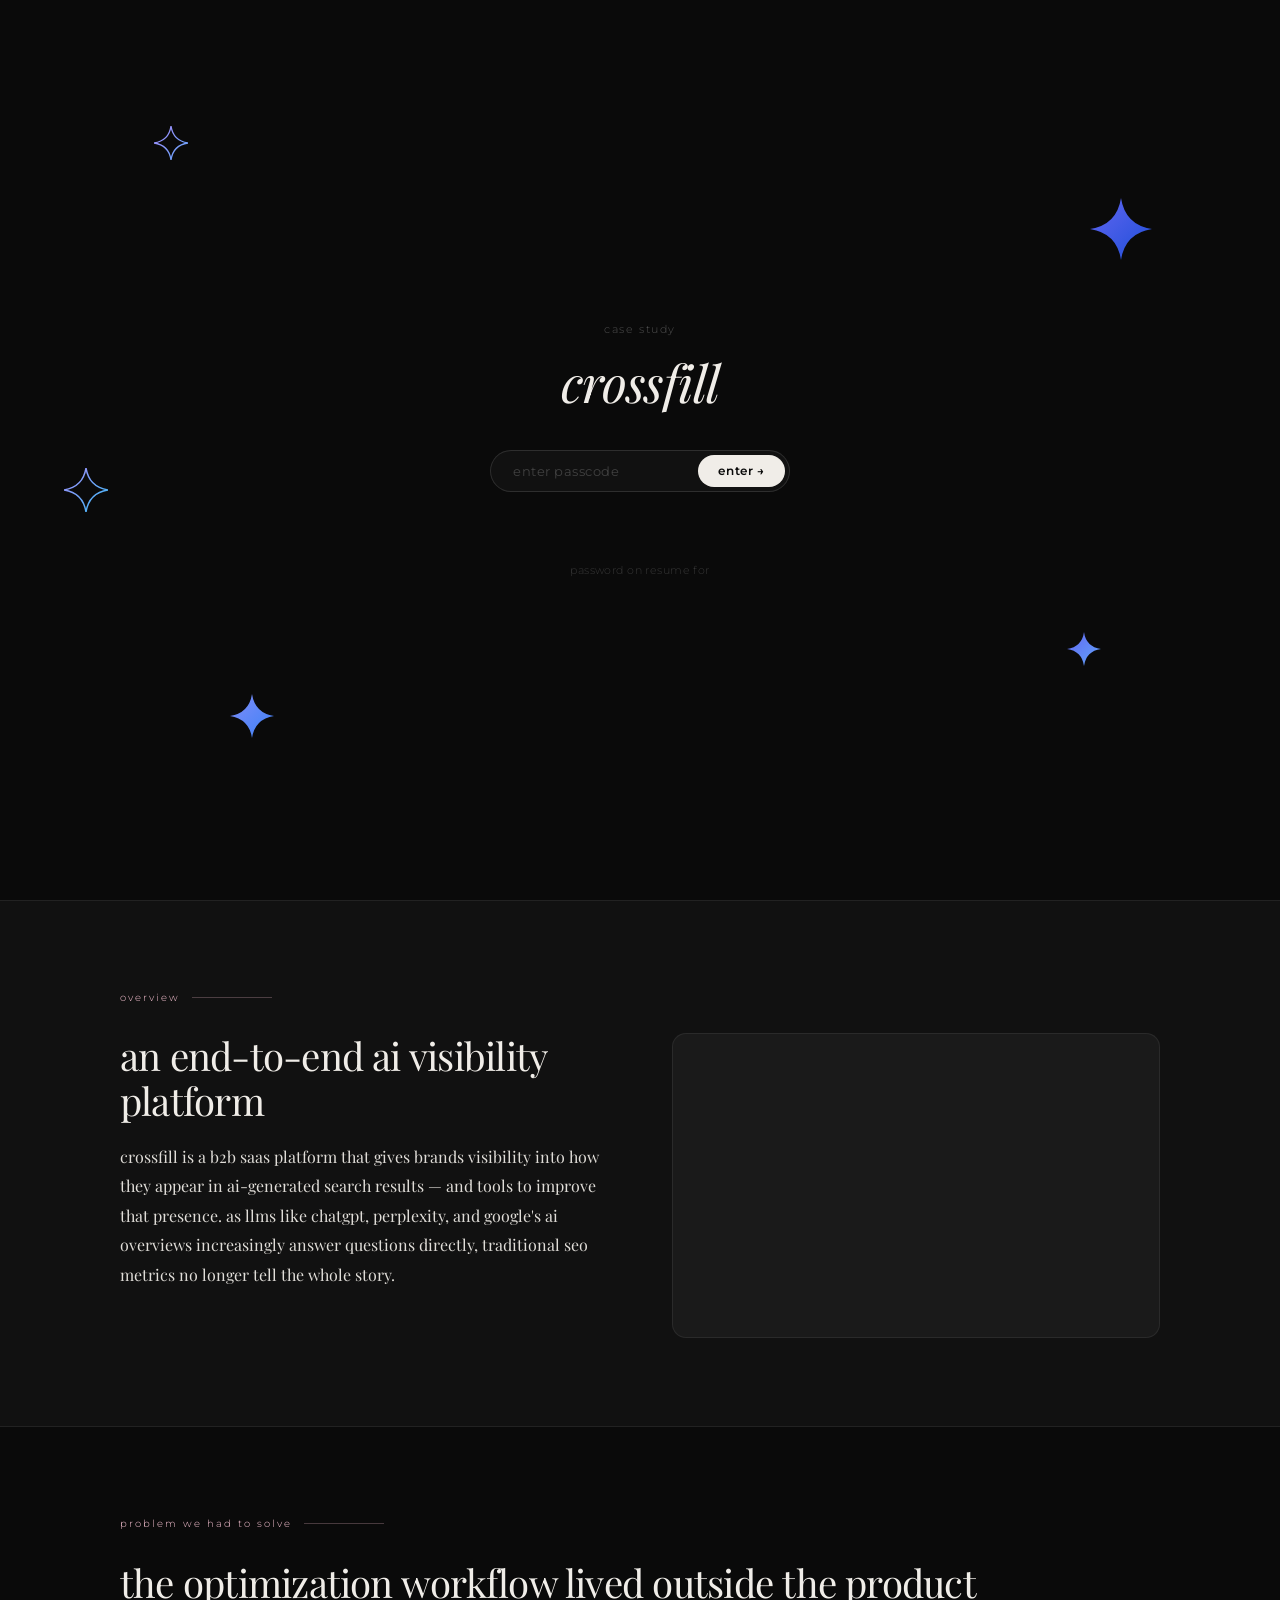
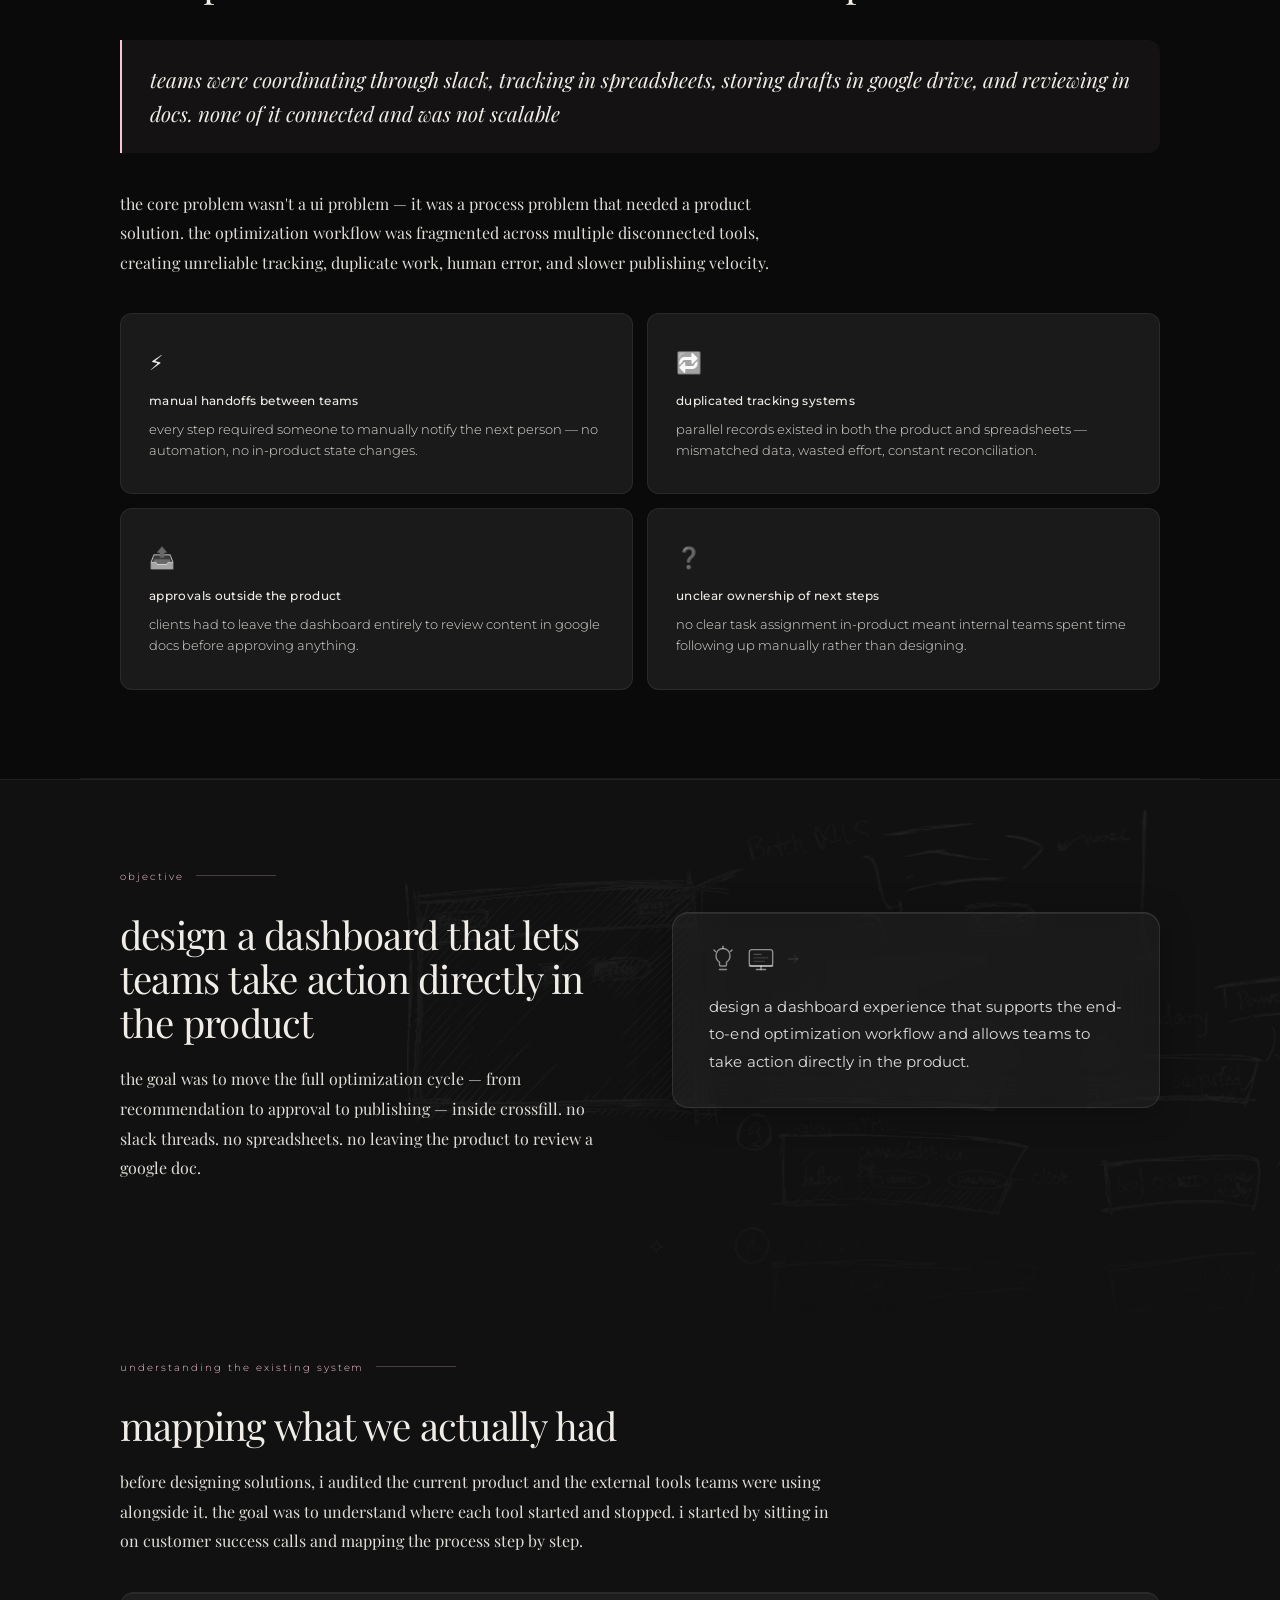
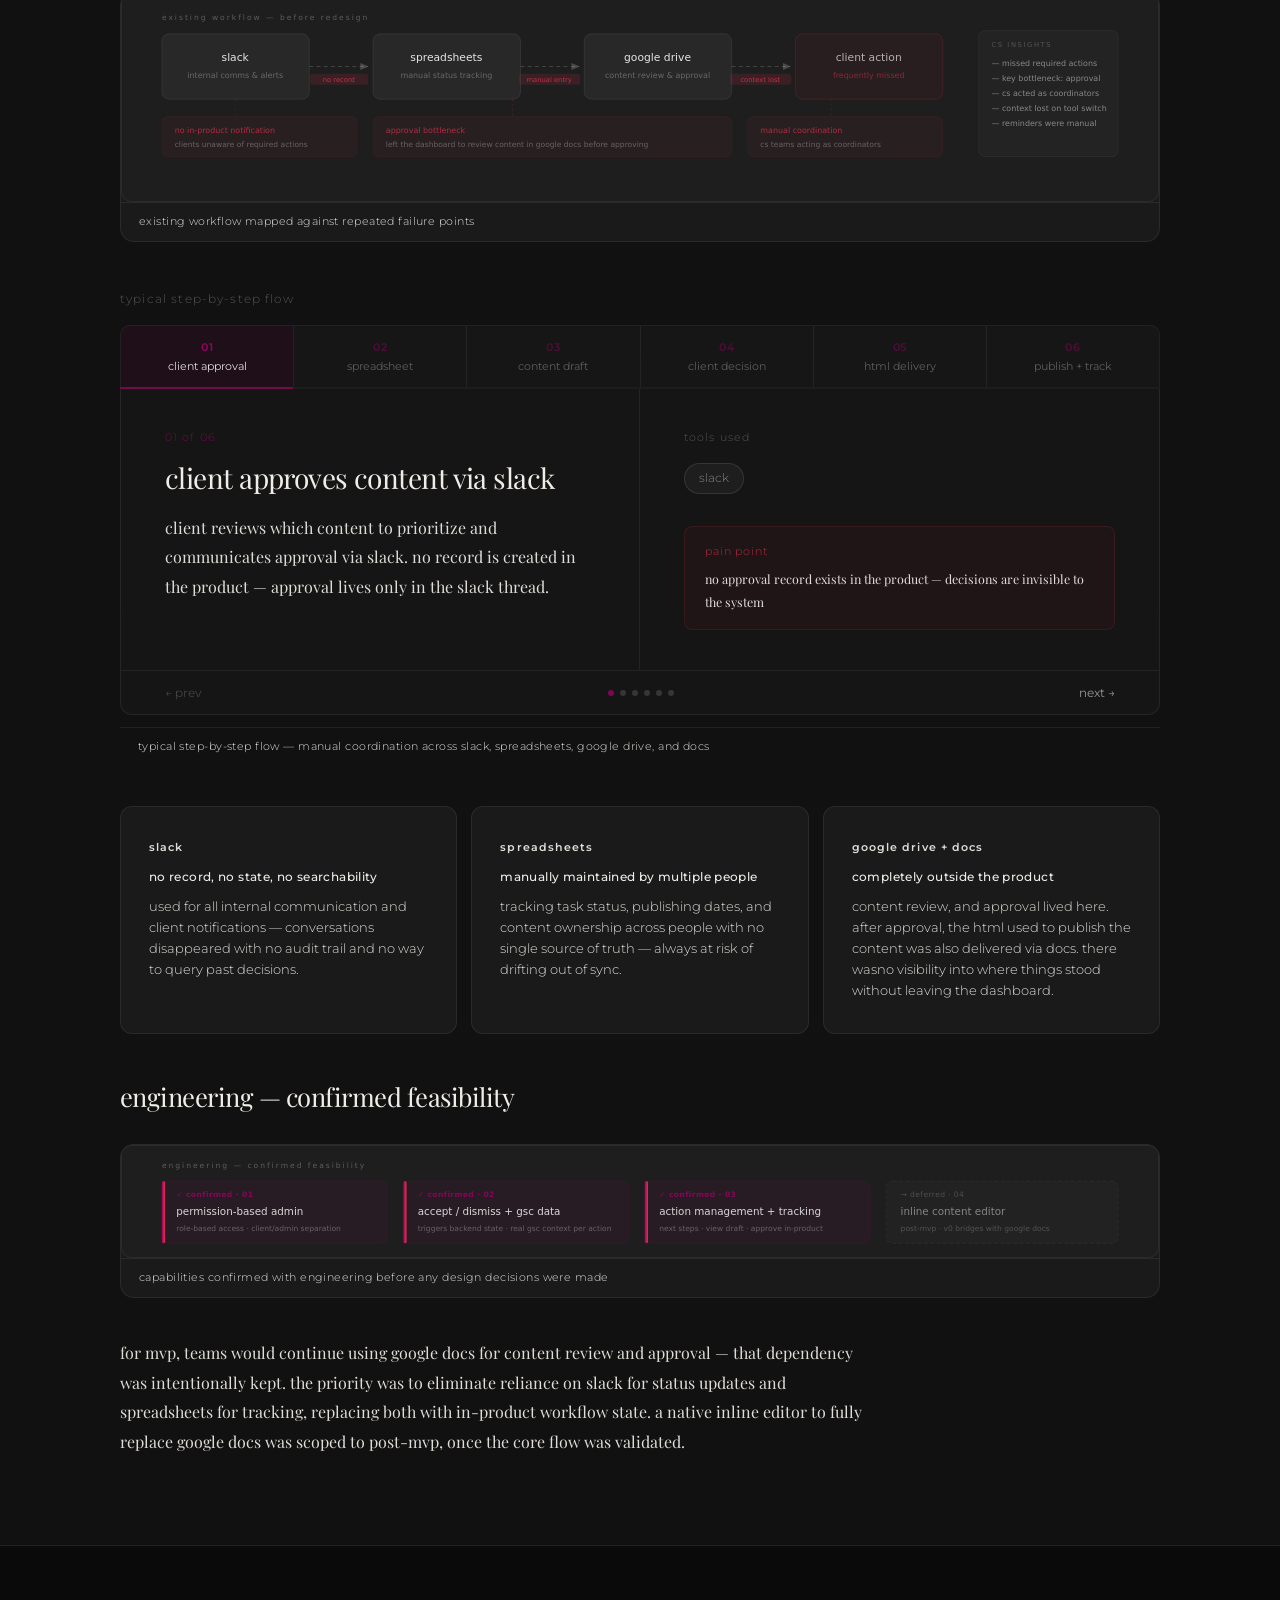
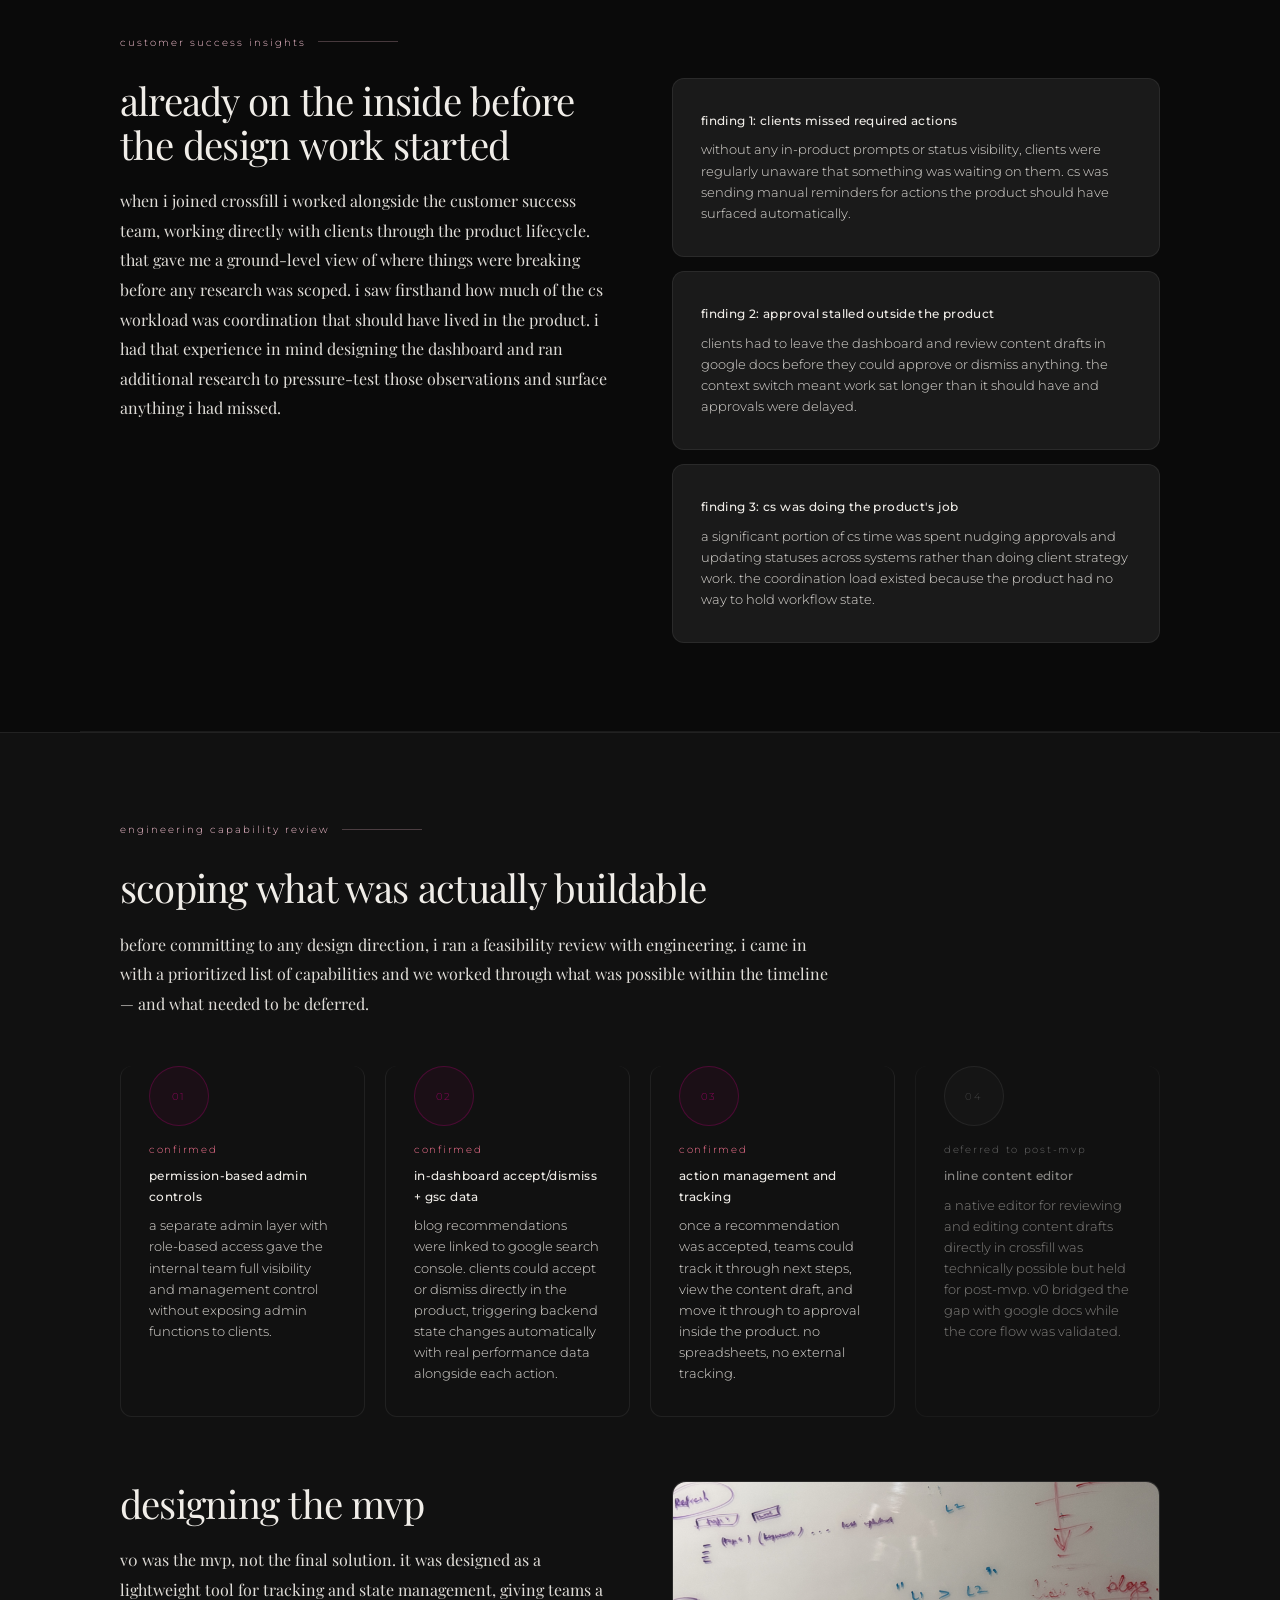
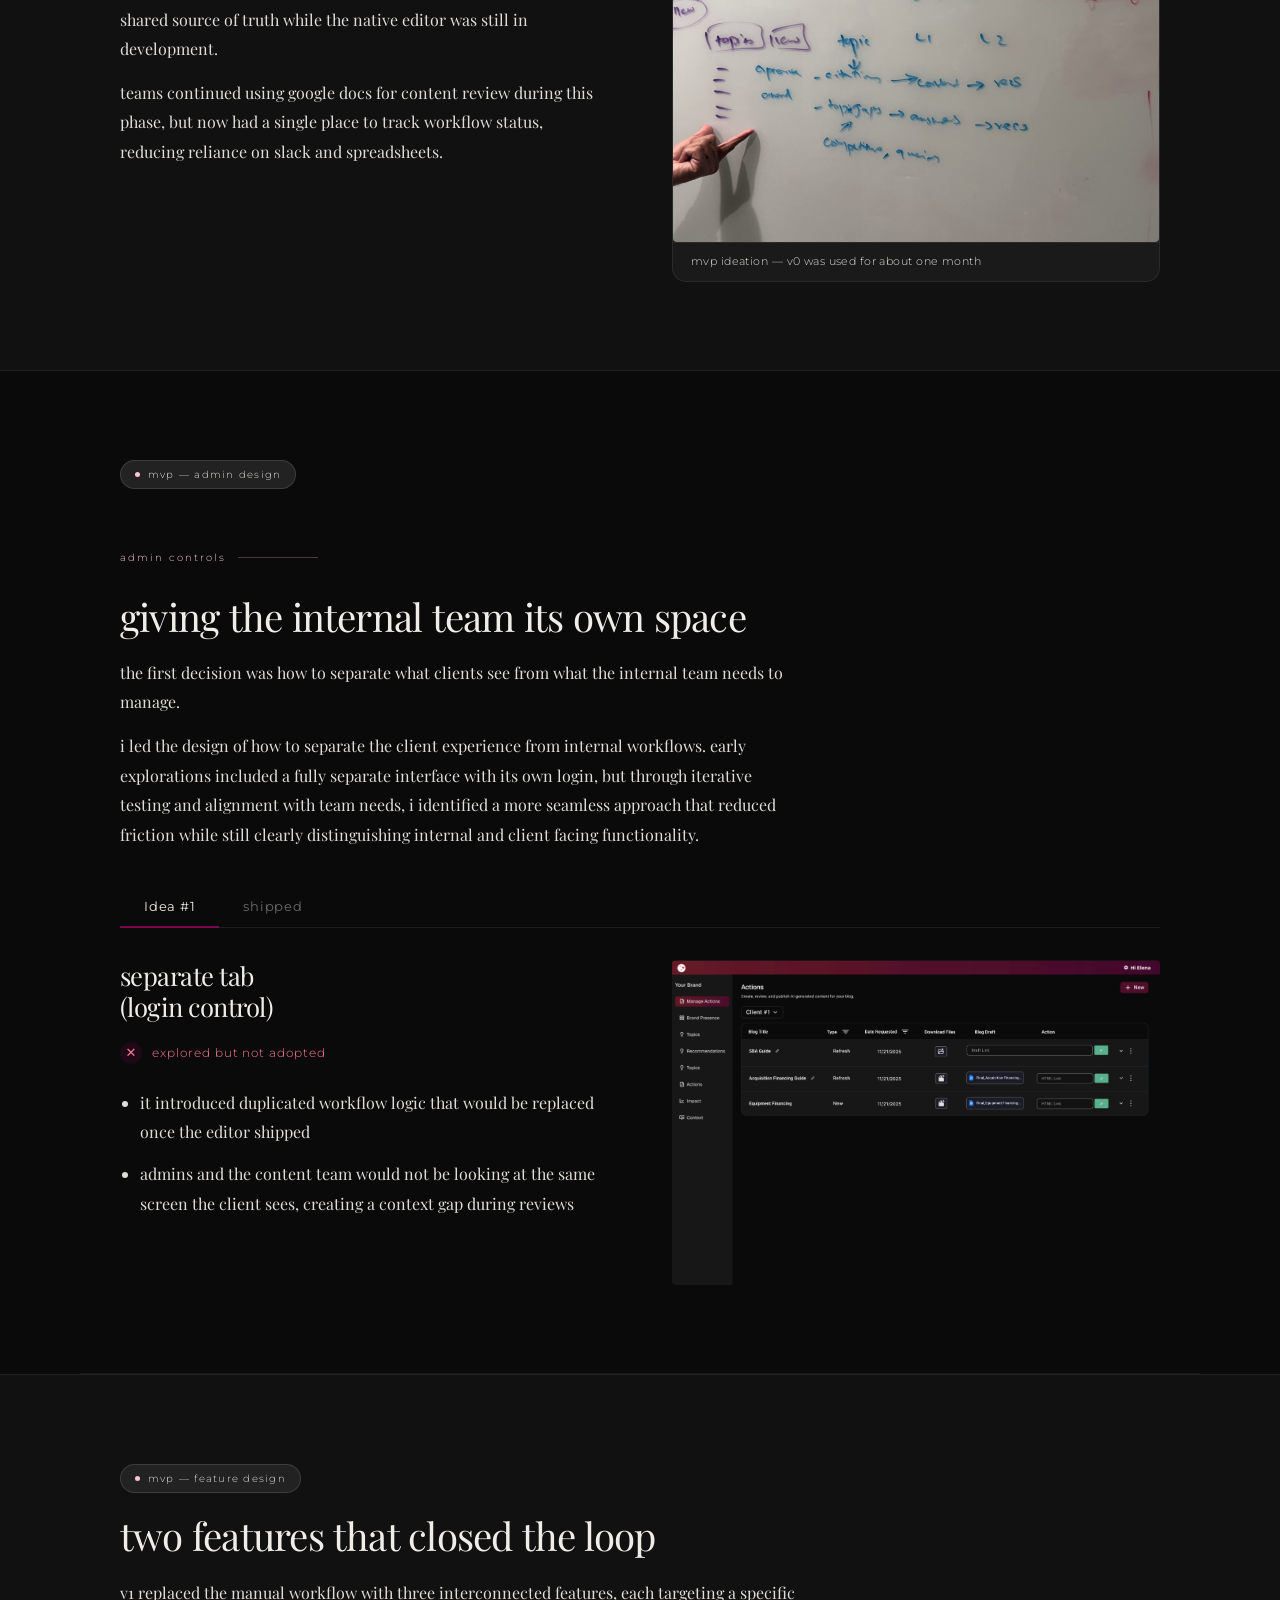
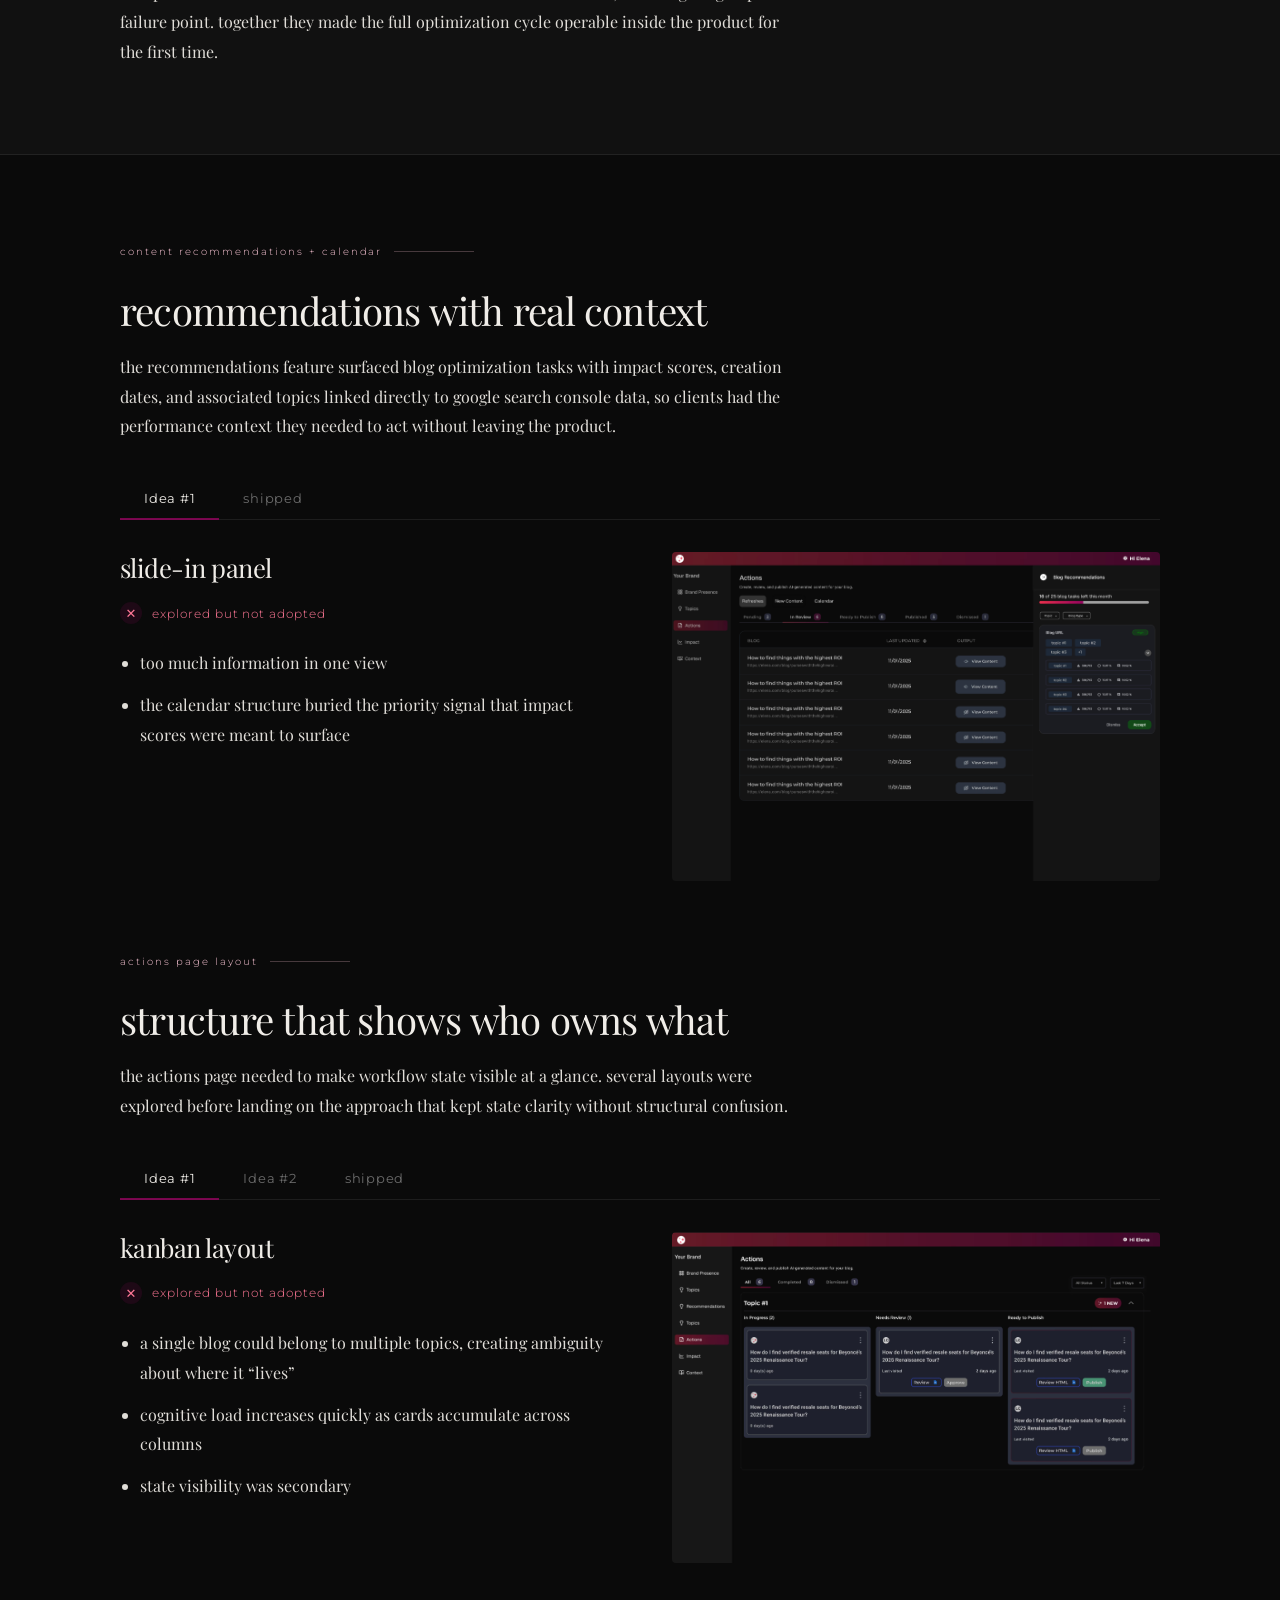
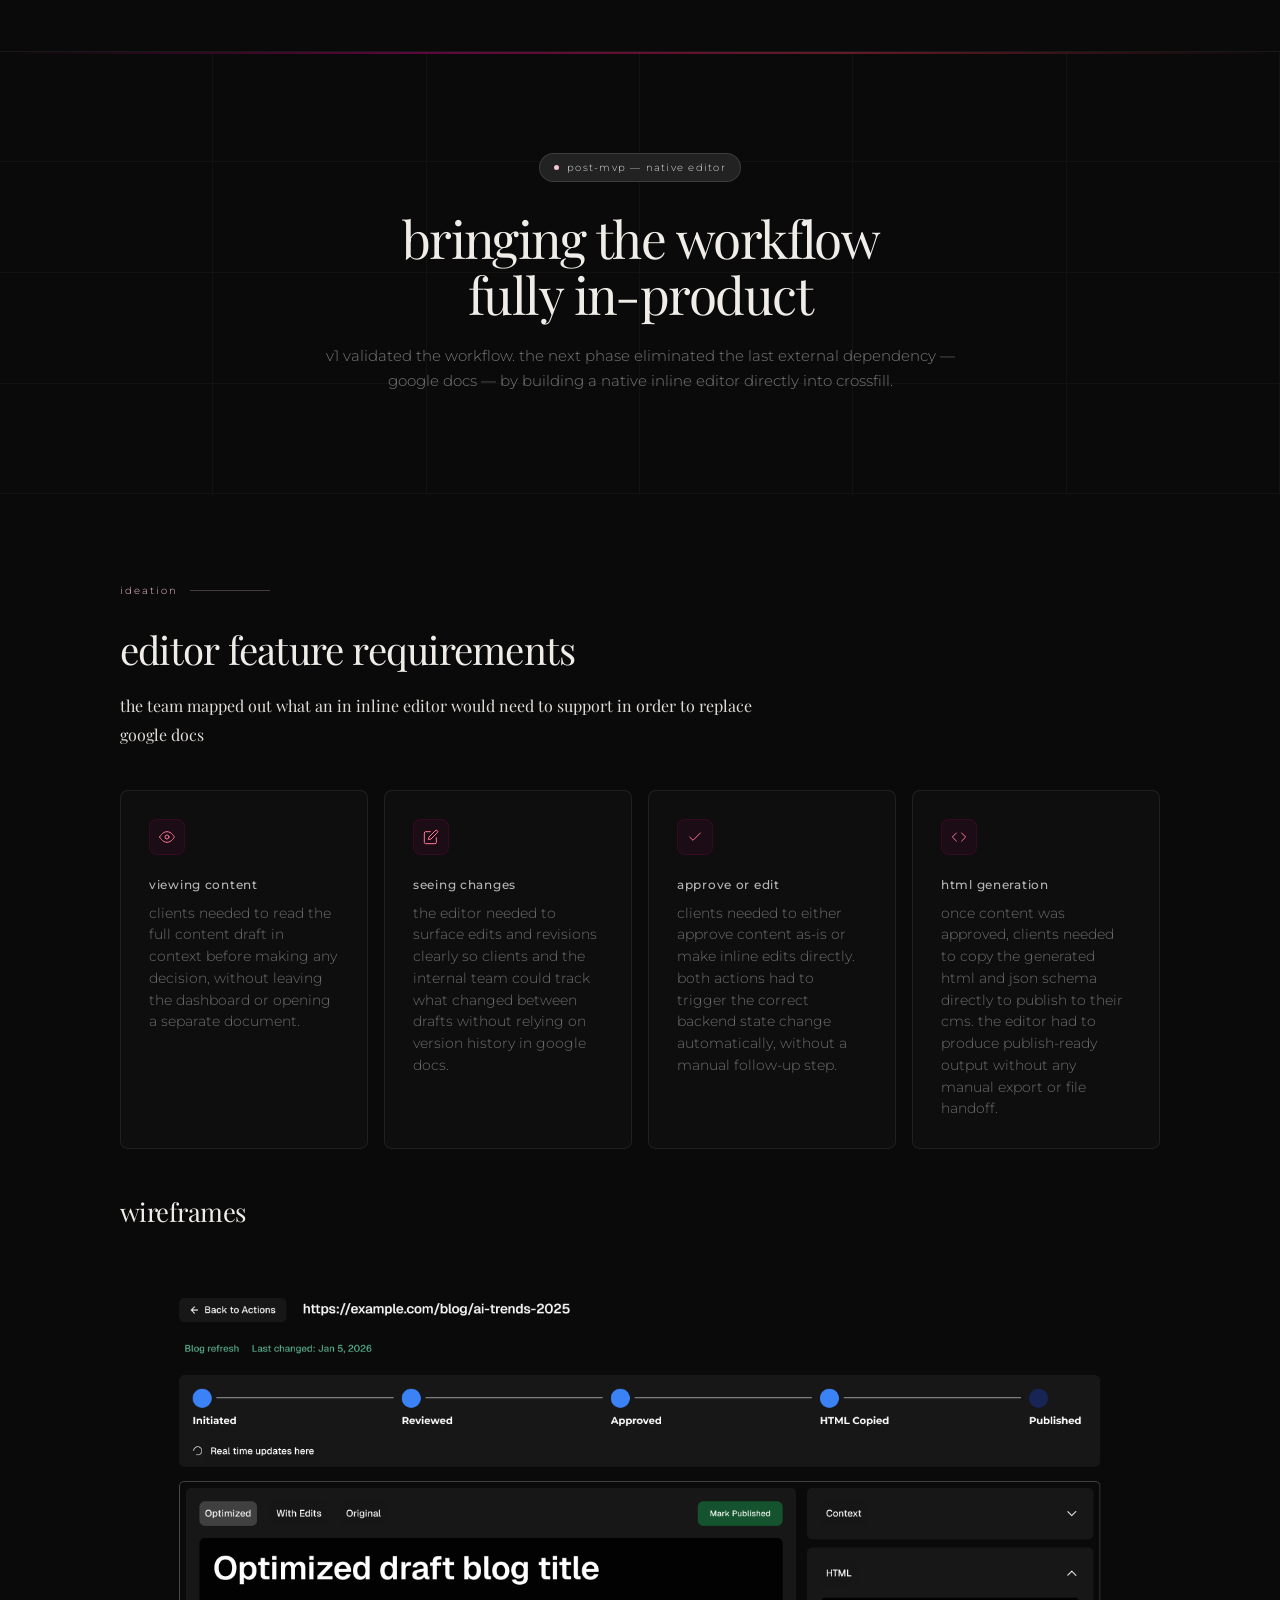
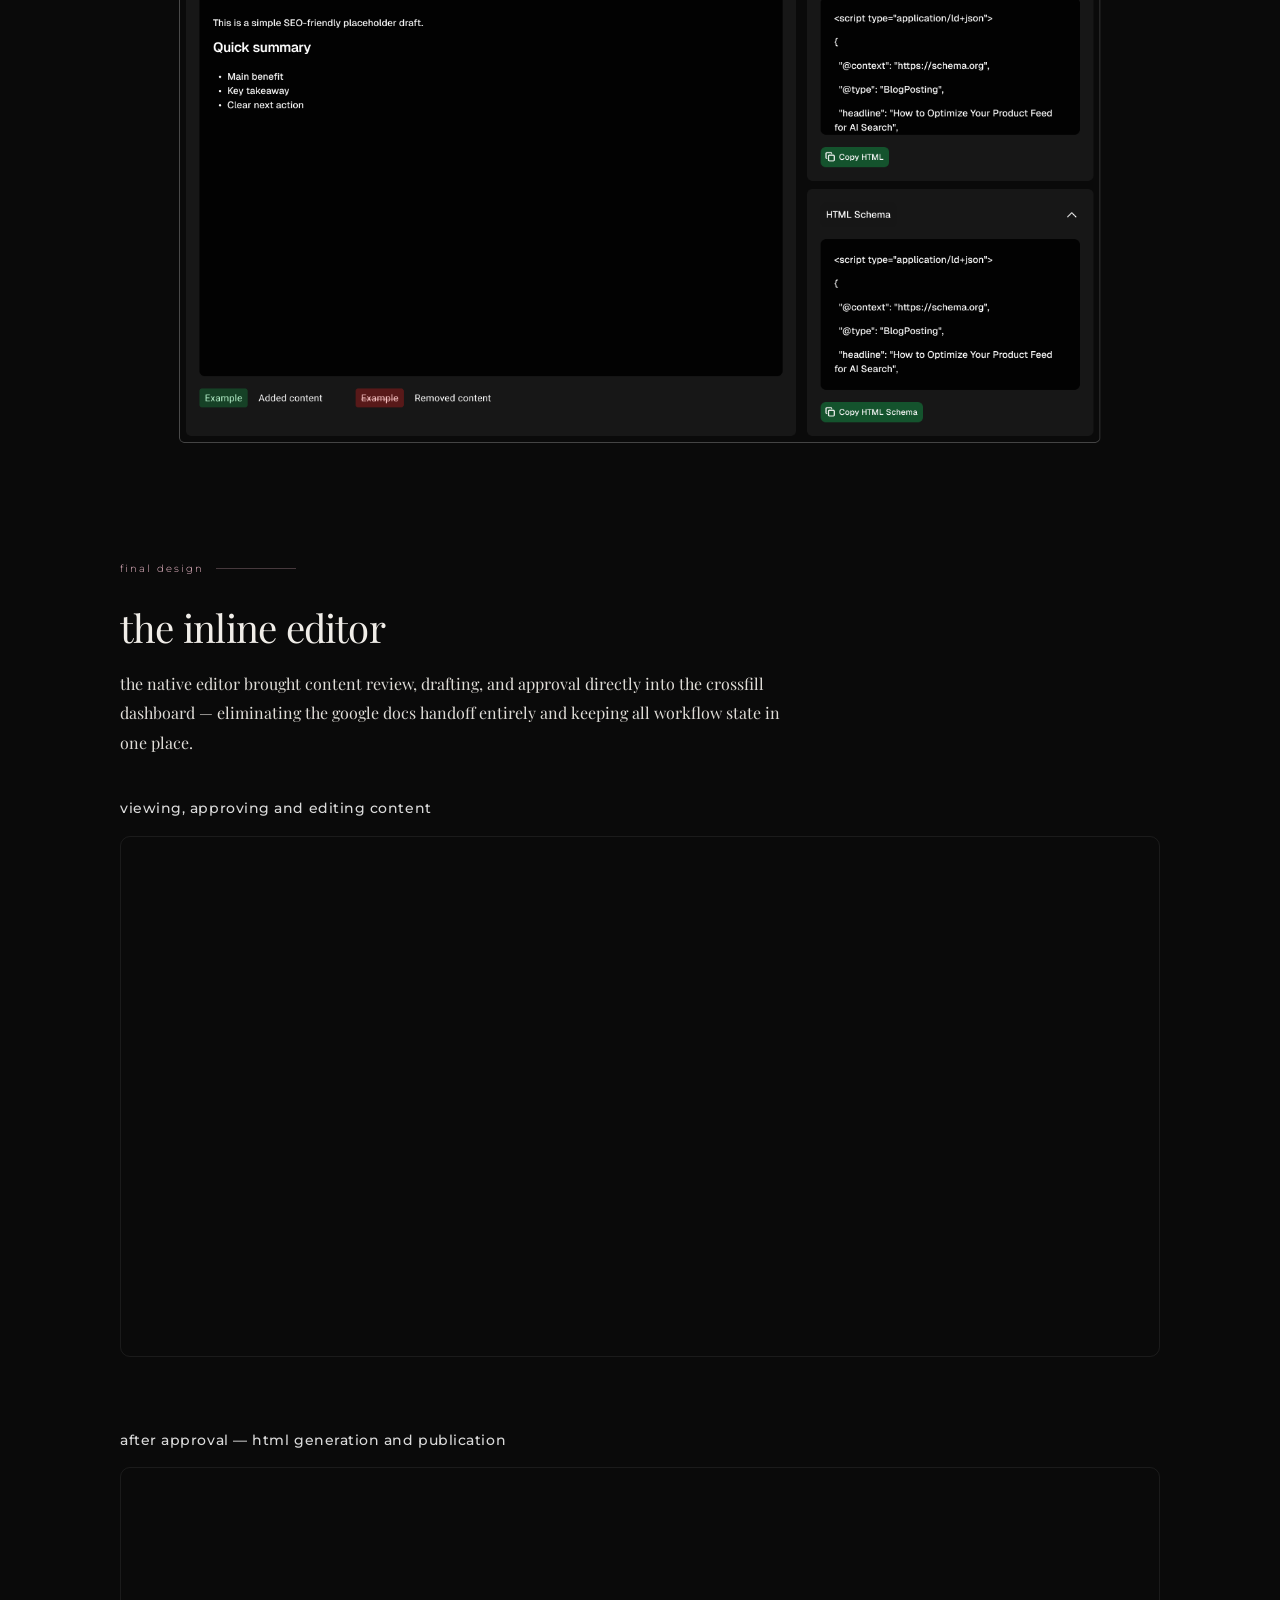
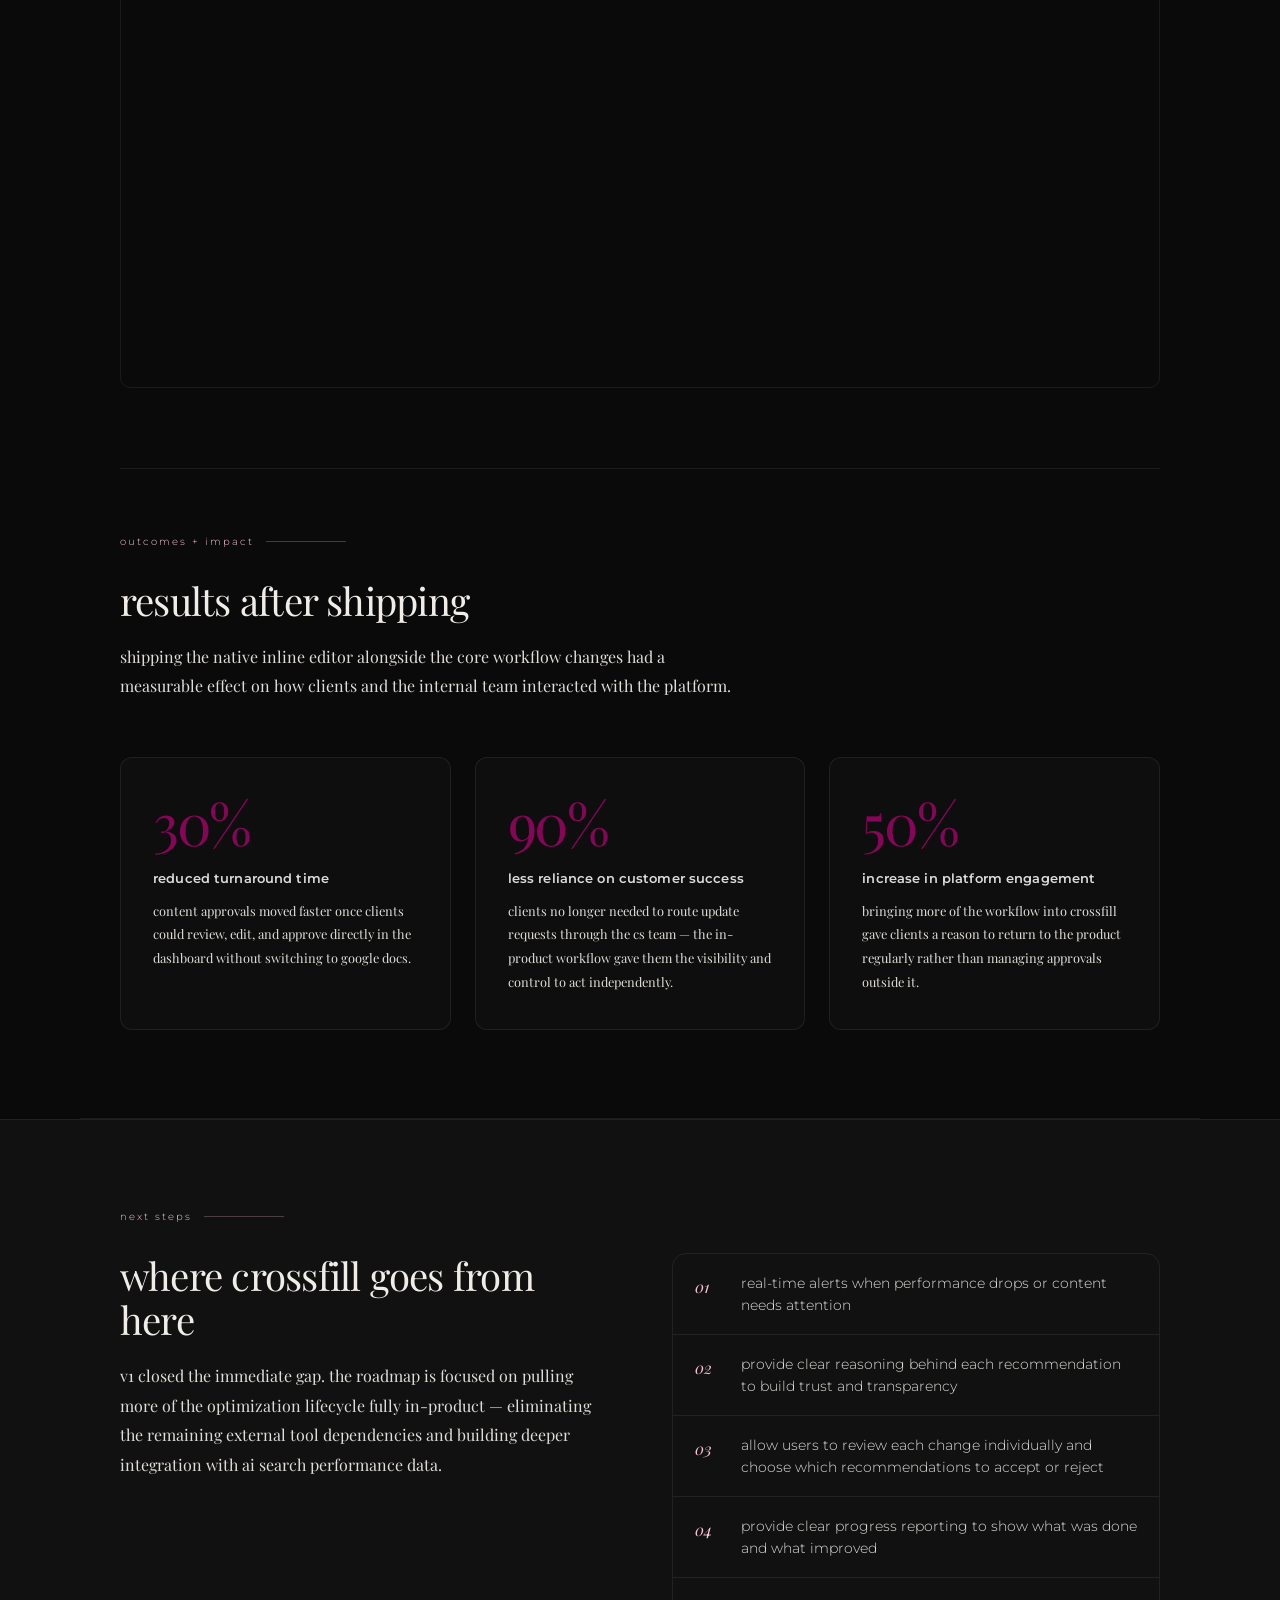
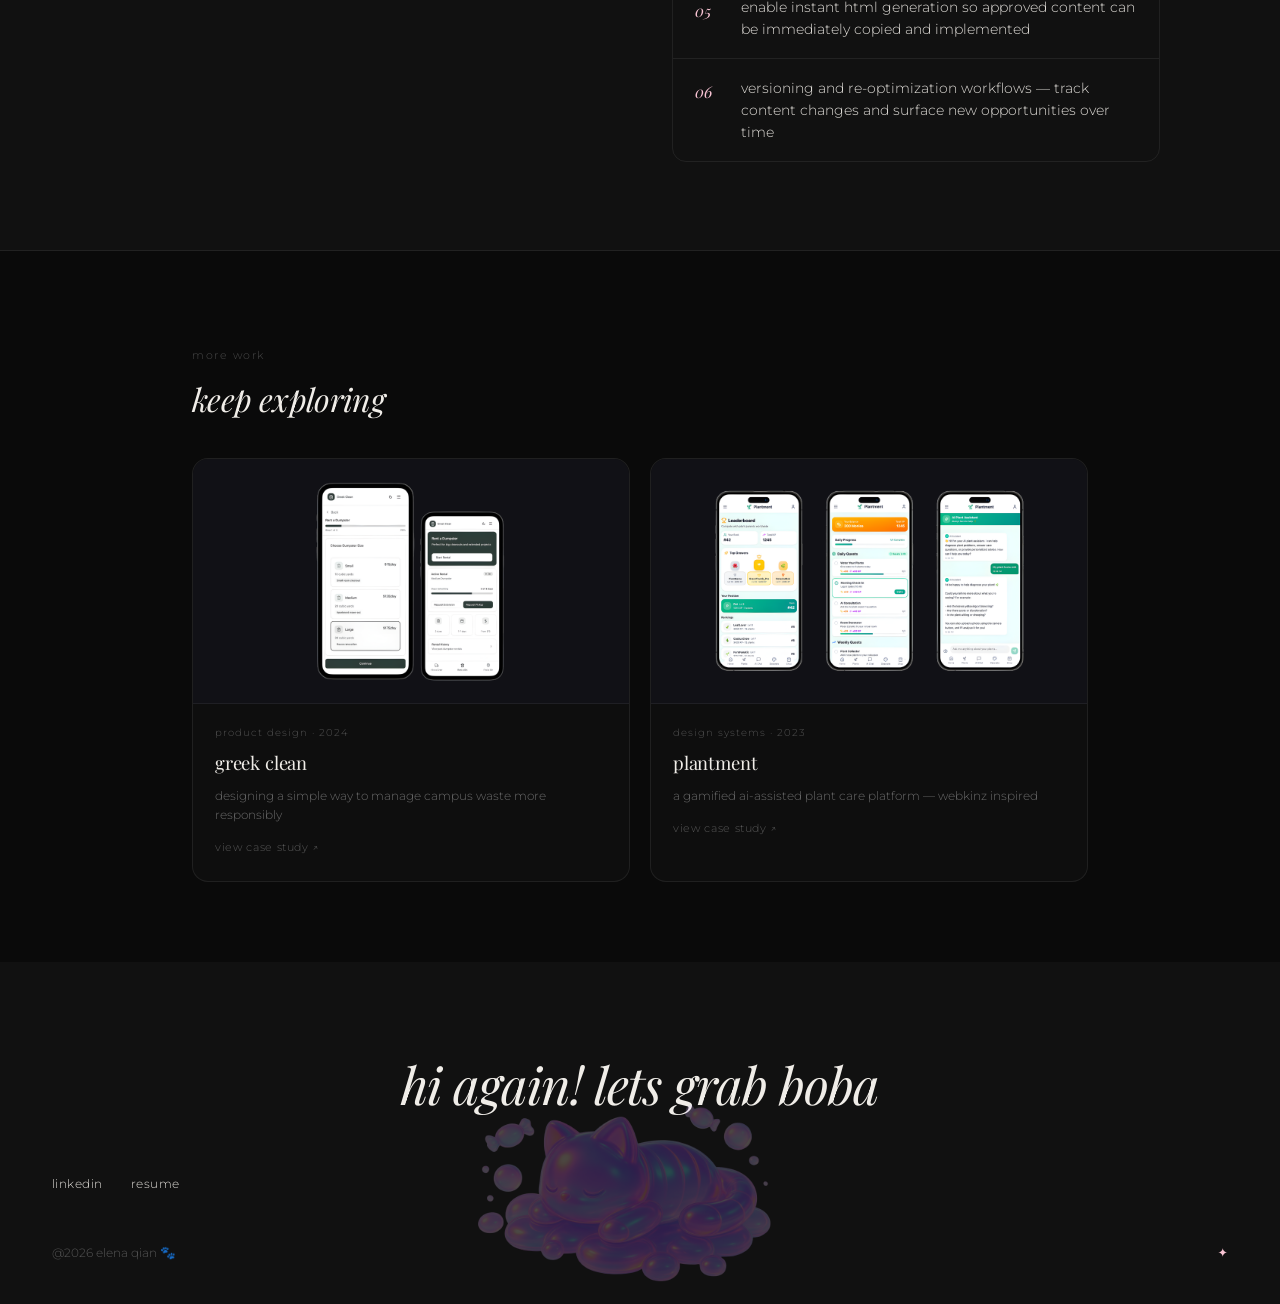
==== crossfill.html @ 48b02a2e "update portfolio 2" ====
<!DOCTYPE html>
<html lang="en">
<head>
  <meta charset="UTF-8" />
  <meta name="viewport" content="width=device-width, initial-scale=1.0"/>
  <title>Crossfill — Elena Qian</title>
  <link rel="stylesheet" href="css/style.css" />
  <link rel="stylesheet" href="css/case-study.css" />
  <link href="https://fonts.googleapis.com/css2?family=Montserrat:ital,wght@0,300;0,400;0,500;0,600;0,700;1,300;1,400&family=Playfair+Display:ital,wght@0,400;0,500;1,400;1,500&display=swap" rel="stylesheet"/>
  <style>
    /* ── Password gate ── */
    #gate {
      position: fixed;
      inset: 0;
      z-index: 9999;
      background: #0a0a0a;
      display: flex;
      align-items: center;
      justify-content: center;
      flex-direction: column;
      gap: 0;
      transition: opacity 0.6s ease, visibility 0.6s ease;
    }
    #gate.unlocked {
      opacity: 0;
      visibility: hidden;
      pointer-events: none;
    }

    /* Stars */
    .gate-star {
      position: absolute;
      pointer-events: none;
    }
    .gate-star--a { top: 14%; left: 12%; }
    .gate-star--b { top: 22%; right: 10%; }
    .gate-star--c { bottom: 18%; left: 18%; }
    .gate-star--d { bottom: 26%; right: 14%; }
    .gate-star--e { top: 52%; left: 5%; }

    /* Gate card */
    .gate-card {
      position: relative;
      z-index: 2;
      display: flex;
      flex-direction: column;
      align-items: center;
      gap: 8px;
      text-align: center;
      padding: 0 24px;
    }
    .gate-eyebrow {
      font-family: 'Montserrat', system-ui, sans-serif;
      font-size: 0.7rem;
      letter-spacing: 0.14em;
      color: rgba(255,255,255,0.28);
      margin-bottom: 8px;
    }
    .gate-title {
      font-family: 'Playfair Display', Georgia, serif;
      font-size: clamp(2rem, 5vw, 3.2rem);
      font-weight: 400;
      font-style: italic;
      letter-spacing: -0.02em;
      color: #f0ede8;
      margin-bottom: 32px;
      line-height: 1.1;
    }
    .gate-input-wrap {
      display: flex;
      align-items: center;
      gap: 0;
      border: 1px solid rgba(255,255,255,0.12);
      border-radius: 999px;
      background: rgba(255,255,255,0.03);
      padding: 4px 4px 4px 22px;
      transition: border-color 0.2s;
      width: 300px;
      max-width: 100%;
    }
    .gate-input-wrap:focus-within {
      border-color: rgba(99,102,241,0.5);
    }
    .gate-input-wrap.error {
      border-color: rgba(239,68,68,0.5);
      animation: gateShake 0.35s ease;
    }
    @keyframes gateShake {
      0%,100% { transform: translateX(0); }
      20%      { transform: translateX(-8px); }
      40%      { transform: translateX(8px); }
      60%      { transform: translateX(-5px); }
      80%      { transform: translateX(5px); }
    }
    .gate-input {
      flex: 1;
      background: none;
      border: none;
      outline: none;
      font-family: 'Montserrat', system-ui, sans-serif;
      font-size: 0.82rem;
      color: #f0ede8;
      letter-spacing: 0.04em;
      padding: 8px 0;
    }
    .gate-input::placeholder { color: rgba(255,255,255,0.2); }
    .gate-submit {
      background: #f0ede8;
      color: #0a0a0a;
      border: none;
      border-radius: 999px;
      font-family: 'Montserrat', system-ui, sans-serif;
      font-size: 0.72rem;
      font-weight: 600;
      letter-spacing: 0.06em;
      padding: 9px 20px;
      cursor: pointer;
      transition: background 0.2s, transform 0.15s;
      flex-shrink: 0;
    }
    .gate-submit:hover { background: #f9c4d4; transform: scale(1.03); }
    .gate-error {
      font-family: 'Montserrat', system-ui, sans-serif;
      font-size: 0.72rem;
      color: rgba(239,100,100,0.8);
      margin-top: 12px;
      min-height: 18px;
      letter-spacing: 0.03em;
    }
    .gate-hint {
      font-family: 'Montserrat', system-ui, sans-serif;
      font-size: 0.68rem;
      color: rgba(255,255,255,0.18);
      margin-top: 24px;
      letter-spacing: 0.04em;
    }
  </style>
</head>
<body class="loaded cs-page">

  <!-- ══════════════════════════════
       PASSWORD GATE
  ══════════════════════════════ -->
  <div id="gate">

    <!-- Stars -->
    <div class="gate-star gate-star--a">
      <svg class="sparkle sparkle--sm star-idle star-idle--a" viewBox="0 0 40 40" fill="none" xmlns="http://www.w3.org/2000/svg">
        <path d="M20 0 Q22.5 17.5 40 20 Q22.5 22.5 20 40 Q17.5 22.5 0 20 Q17.5 17.5 20 0Z"
              stroke="url(#gs1)" stroke-width="1.5" fill="none"/>
        <defs><linearGradient id="gs1" x1="0" y1="0" x2="40" y2="40" gradientUnits="userSpaceOnUse">
          <stop offset="0%" stop-color="#a78bfa"/>
          <stop offset="100%" stop-color="#60a5fa"/>
        </linearGradient></defs>
      </svg>
    </div>
    <div class="gate-star gate-star--b">
      <svg class="sparkle sparkle--lg star-idle star-idle--b" viewBox="0 0 60 60" fill="none" xmlns="http://www.w3.org/2000/svg">
        <path d="M30 0 Q34 26 60 30 Q34 34 30 60 Q26 34 0 30 Q26 26 30 0Z" fill="url(#gs2)"/>
        <defs><linearGradient id="gs2" x1="0" y1="0" x2="60" y2="60" gradientUnits="userSpaceOnUse">
          <stop offset="0%" stop-color="#6366f1"/>
          <stop offset="100%" stop-color="#1d4ed8"/>
        </linearGradient></defs>
      </svg>
    </div>
    <div class="gate-star gate-star--c">
      <svg class="sparkle sparkle--md star-idle star-idle--c" viewBox="0 0 44 44" fill="none" xmlns="http://www.w3.org/2000/svg">
        <path d="M22 0 Q25 19 44 22 Q25 25 22 44 Q19 25 0 22 Q19 19 22 0Z" fill="url(#gs3)"/>
        <defs><linearGradient id="gs3" x1="0" y1="0" x2="44" y2="44" gradientUnits="userSpaceOnUse">
          <stop offset="0%" stop-color="#818cf8"/>
          <stop offset="100%" stop-color="#3b82f6"/>
        </linearGradient></defs>
      </svg>
    </div>
    <div class="gate-star gate-star--d">
      <svg class="sparkle sparkle--sm star-idle star-idle--a" viewBox="0 0 40 40" fill="none" xmlns="http://www.w3.org/2000/svg">
        <path d="M20 0 Q22.5 17.5 40 20 Q22.5 22.5 20 40 Q17.5 22.5 0 20 Q17.5 17.5 20 0Z" fill="url(#gs4)"/>
        <defs><linearGradient id="gs4" x1="0" y1="0" x2="40" y2="40" gradientUnits="userSpaceOnUse">
          <stop offset="0%" stop-color="#6366f1"/>
          <stop offset="100%" stop-color="#60a5fa"/>
        </linearGradient></defs>
      </svg>
    </div>
    <div class="gate-star gate-star--e">
      <svg class="sparkle sparkle--md star-idle star-idle--b" viewBox="0 0 44 44" fill="none" xmlns="http://www.w3.org/2000/svg">
        <path d="M22 0 Q25 19 44 22 Q25 25 22 44 Q19 25 0 22 Q19 19 22 0Z"
              stroke="url(#gs5)" stroke-width="1.5" fill="none"/>
        <defs><linearGradient id="gs5" x1="0" y1="0" x2="44" y2="44" gradientUnits="userSpaceOnUse">
          <stop offset="0%" stop-color="#a78bfa"/>
          <stop offset="100%" stop-color="#38bdf8"/>
        </linearGradient></defs>
      </svg>
    </div>

    <!-- Card -->
    <div class="gate-card">
      <div class="gate-eyebrow">case study</div>
      <h1 class="gate-title">crossfill</h1>
      <div class="gate-input-wrap" id="gateWrap">
        <input class="gate-input" id="gateInput" type="password" placeholder="enter passcode" autocomplete="off" spellcheck="false"/>
        <button class="gate-submit" onclick="checkGate()">enter →</button>
      </div>
      <div class="gate-error" id="gateError"></div>
      <div class="gate-hint">password on resume for </div>
    </div>
  </div>

  <script>
    (function() {
      if (sessionStorage.getItem('cf_unlocked') === '1') {
        document.getElementById('gate').classList.add('unlocked');
      }
    })();
    function checkGate() {
      const val = document.getElementById('gateInput').value.trim().toLowerCase();
      const wrap = document.getElementById('gateWrap');
      const err  = document.getElementById('gateError');
      if (val === 'iloveboba') {
        sessionStorage.setItem('cf_unlocked', '1');
        document.getElementById('gate').classList.add('unlocked');
        err.textContent = '';
      } else {
        err.textContent = 'incorrect passcode — try again';
        wrap.classList.remove('error');
        void wrap.offsetWidth;
        wrap.classList.add('error');
        document.getElementById('gateInput').value = '';
        setTimeout(() => wrap.classList.remove('error'), 400);
      }
    }
    document.addEventListener('keydown', e => {
      if (e.key === 'Enter') checkGate();
    });
  </script>

  <!-- ── Nav ── -->
  <nav id="nav">
    <div class="nav-pill">
      <a href="index.html" class="nav-link">home</a>
      <a href="playground.html" class="nav-link">playground</a>
      <a href="resume.html" class="nav-link">resume</a>
    </div>
  </nav>

  <!-- ── Back ── -->
  <a href="index.html#work" class="cs-back">
    <svg width="14" height="14" viewBox="0 0 24 24" fill="none" stroke="currentColor" stroke-width="2" stroke-linecap="round" stroke-linejoin="round"><path d="M19 12H5M12 5l-7 7 7 7"/></svg>
    back
  </a>

  <!-- ── Scroll progress bar ── -->
  <div class="cs-progress-bar" id="csProgress"></div>

  <!-- ══════════════════════════════
       SCROLL NAV (right side)
  ══════════════════════════════ -->
  <nav class="cs-scroll-nav" id="csScrollNav">
    <a href="#hero"            class="cs-scroll-nav__item active" data-label="intro">       <span class="cs-scroll-nav__dot"></span><span class="cs-scroll-nav__label">intro</span></a>
    <a href="#overview"        class="cs-scroll-nav__item"        data-label="overview">    <span class="cs-scroll-nav__dot"></span><span class="cs-scroll-nav__label">overview</span></a>
<a href="#team"            class="cs-scroll-nav__item"        data-label="team">        <span class="cs-scroll-nav__dot"></span><span class="cs-scroll-nav__label">team</span></a>
    <a href="#problem"         class="cs-scroll-nav__item"        data-label="problem">     <span class="cs-scroll-nav__dot"></span><span class="cs-scroll-nav__label">problem</span></a>
    <a href="#objective"       class="cs-scroll-nav__item"        data-label="objective">   <span class="cs-scroll-nav__dot"></span><span class="cs-scroll-nav__label">objective</span></a>
    <a href="#existing"        class="cs-scroll-nav__item"        data-label="existing system"><span class="cs-scroll-nav__dot"></span><span class="cs-scroll-nav__label">existing system</span></a>
    <a href="#cs-insights"     class="cs-scroll-nav__item"        data-label="cs insights"> <span class="cs-scroll-nav__dot"></span><span class="cs-scroll-nav__label">cs insights</span></a>
    <a href="#engineering"     class="cs-scroll-nav__item"        data-label="engineering"> <span class="cs-scroll-nav__dot"></span><span class="cs-scroll-nav__label">engineering</span></a>
    <a href="#v0"              class="cs-scroll-nav__item"        data-label="v0">          <span class="cs-scroll-nav__dot"></span><span class="cs-scroll-nav__label">v0</span></a>
    <a href="#v1"              class="cs-scroll-nav__item"        data-label="v1">          <span class="cs-scroll-nav__dot"></span><span class="cs-scroll-nav__label">v1</span></a>
    <a href="#native-editor"   class="cs-scroll-nav__item"        data-label="post-mvp">    <span class="cs-scroll-nav__dot"></span><span class="cs-scroll-nav__label">post-mvp</span></a>
    <a href="#next-steps"      class="cs-scroll-nav__item"        data-label="next steps">  <span class="cs-scroll-nav__dot"></span><span class="cs-scroll-nav__label">next steps</span></a>
  </nav>

  <!-- ══════════════════════════════
       HERO
  ══════════════════════════════ -->
  <section class="cs-hero" id="hero">
    <img src="images/crossfill.png" alt="" class="cs-hero__img" aria-hidden="true" />

    <div class="cs-hero__eyebrow">
      <span class="cs-hero__label">case study</span>
      <span class="cs-hero__dot">·</span>
      <span class="cs-hero__label">2025–2026</span>
      <span class="cs-hero__dot">·</span>
      <span class="cs-hero__label">associate product designer</span>
    </div>

    <h1 class="cs-hero__title">crossfill</h1>
    <p class="cs-hero__tagline">shipped a dashboard that replaces fragmented manual workflows</p>
    <div class="cs-stats cs-hero__stats-row">
      <div class="cs-stat"><span class="cs-stat__num">4+</span><span class="cs-stat__label">tools replaced</span></div>
      <div class="cs-stat"><span class="cs-stat__num">~1mo</span><span class="cs-stat__label">mvp → v1</span></div>
      <div class="cs-stat"><span class="cs-stat__num">3</span><span class="cs-stat__label">features shipped</span></div>
    </div>

    <div class="cs-meta">
      <div class="cs-meta__item">
        <span class="cs-meta__label">role</span>
        <span class="cs-meta__value">associate product designer</span>
      </div>
      <div class="cs-meta__item">
        <span class="cs-meta__label">scope</span>
        <span class="cs-meta__value">internal admin feature lead</span>
      </div>
      <div class="cs-meta__item">
        <span class="cs-meta__label">team</span>
        <span class="cs-meta__value">design · engineering · customer success</span>
      </div>
      <div class="cs-meta__item">
        <span class="cs-meta__label">status</span>
        <span class="cs-meta__value">shipped ✦</span>
      </div>
    </div>
  </section>

  <!-- ══════════════════════════════
       OVERVIEW
  ══════════════════════════════ -->
  <div class="cs-section--full cs-section--dark">
    <section class="cs-section" id="overview">
      <div class="cs-section-label">overview</div>
      <div class="cs-cols">
        <div>
          <h2 class="cs-section-title">an end-to-end ai visibility platform</h2>
          <p class="cs-body">crossfill is a b2b saas platform that gives brands visibility into how they appear in ai-generated search results — and tools to improve that presence. as llms like chatgpt, perplexity, and google's ai overviews increasingly answer questions directly, traditional seo metrics no longer tell the whole story.</p>
        </div>
        <div class="cs-img-wrap cs-img-wrap--video" style="margin:0">
          <video src="videos/crossfill.mp4" autoplay loop muted playsinline></video>
        </div>
      </div>
    </section>
  </div>

  <!-- ══════════════════════════════
       PROBLEM
  ══════════════════════════════ -->
  <section class="cs-section" id="problem">
    <div class="cs-section-label">problem we had to solve</div>
    <h2 class="cs-section-title">the optimization workflow lived outside the product</h2>
    <div class="cs-callout">
      <p>teams were coordinating through slack, tracking in spreadsheets, storing drafts in google drive, and reviewing in docs. none of it connected and was not scalable</p>
    </div>
    <p class="cs-body">the core problem wasn't a ui problem — it was a process problem that needed a product solution. the optimization workflow was fragmented across multiple disconnected tools, creating unreliable tracking, duplicate work, human error, and slower publishing velocity.</p>

    <div class="cs-cards">
      <div class="cs-card">
        <span class="cs-card__icon">⚡</span>
        <div class="cs-card__title">manual handoffs between teams</div>
        <div class="cs-card__body">every step required someone to manually notify the next person — no automation, no in-product state changes.</div>
      </div>
      <div class="cs-card">
        <span class="cs-card__icon">🔁</span>
        <div class="cs-card__title">duplicated tracking systems</div>
        <div class="cs-card__body">parallel records existed in both the product and spreadsheets — mismatched data, wasted effort, constant reconciliation.</div>
      </div>
      <div class="cs-card">
        <span class="cs-card__icon">📤</span>
        <div class="cs-card__title">approvals outside the product</div>
        <div class="cs-card__body">clients had to leave the dashboard entirely to review content in google docs before approving anything.</div>
      </div>
      <div class="cs-card">
        <span class="cs-card__icon">❓</span>
        <div class="cs-card__title">unclear ownership of next steps</div>
        <div class="cs-card__body">no clear task assignment in-product meant internal teams spent time following up manually rather than designing.</div>
      </div>
    </div>
  </section>

  <div class="cs-divider"></div>

  <!-- ══════════════════════════════
       OBJECTIVE
  ══════════════════════════════ -->
  <div class="cs-section--full cs-section--dark cs-section--parallax" id="objective" style="overflow:visible;border-bottom:none">
    <img src="images/dashsketch.png" alt="" class="cs-parallax-bg" aria-hidden="true" id="objectiveBg" style="top:5%;width:90%;max-width:980px;opacity:0.07;-webkit-mask-image:linear-gradient(to bottom,rgba(0,0,0,1) 60%,rgba(0,0,0,0));mask-image:linear-gradient(to bottom,rgba(0,0,0,1) 60%,rgba(0,0,0,0))" />
    <section class="cs-section" style="position:relative;z-index:1">
      <div class="cs-section-label">objective</div>
      <div class="cs-cols">
        <div>
          <h2 class="cs-section-title">design a dashboard that lets teams take action directly in the product</h2>
          <p class="cs-body">the goal was to move the full optimization cycle — from recommendation to approval to publishing — inside crossfill. no slack threads. no spreadsheets. no leaving the product to review a google doc.</p>
        </div>
        <div class="cs-objective-statement">
          <div class="cs-obj-icon">
            <!-- Lightbulb SVG -->
            <svg class="cs-obj-icon__bulb" width="36" height="36" viewBox="0 0 24 24" fill="none" stroke="currentColor" stroke-width="1.2" stroke-linecap="round" stroke-linejoin="round">
              <path d="M9 21h6M12 3a6 6 0 0 1 6 6c0 2.4-1.2 4.5-3 5.7V17a1 1 0 0 1-1 1H10a1 1 0 0 1-1-1v-2.3C7.2 13.5 6 11.4 6 9a6 6 0 0 1 6-6z"/>
              <line x1="12" y1="3" x2="12" y2="1" stroke-dasharray="2 1"/>
              <line x1="18.36" y1="5.64" x2="19.78" y2="4.22" stroke-dasharray="2 1"/>
              <line x1="5.64" y1="5.64" x2="4.22" y2="4.22" stroke-dasharray="2 1"/>
            </svg>
            <!-- Laptop SVG -->
            <svg class="cs-obj-icon__laptop" width="36" height="36" viewBox="0 0 24 24" fill="none" stroke="currentColor" stroke-width="1.2" stroke-linecap="round" stroke-linejoin="round">
              <rect x="2" y="4" width="20" height="14" rx="2"/>
              <path d="M2 18h20"/>
              <line x1="8" y1="21" x2="16" y2="21"/>
              <line x1="12" y1="18" x2="12" y2="21"/>
              <!-- screen lines suggesting UI -->
              <line x1="6" y1="8" x2="12" y2="8" stroke-width="0.8" opacity="0.6"/>
              <line x1="6" y1="11" x2="18" y2="11" stroke-width="0.8" opacity="0.4"/>
              <line x1="6" y1="14" x2="15" y2="14" stroke-width="0.8" opacity="0.4"/>
            </svg>
            <!-- Arrow between -->
            <svg class="cs-obj-icon__arrow" width="20" height="20" viewBox="0 0 24 24" fill="none" stroke="currentColor" stroke-width="1.2" stroke-linecap="round" stroke-linejoin="round">
              <path d="M5 12h14M14 7l5 5-5 5"/>
            </svg>
          </div>
          <p class="cs-objective-statement__text">design a dashboard experience that supports the end-to-end optimization workflow and allows teams to take action directly in the product.</p>
        </div>
      </div>
    </section>
  </div>

  <!-- ══════════════════════════════
       UNDERSTANDING EXISTING SYSTEM
  ══════════════════════════════ -->
  <div class="cs-section--full cs-section--dark" id="existing" style="border-top:none">
    <section class="cs-section">
      <div class="cs-section-label">understanding the existing system</div>
      <h2 class="cs-section-title">mapping what we actually had</h2>
      <p class="cs-body" style="max-width:720px">before designing solutions, i audited the current product and the external tools teams were using alongside it. the goal was to understand where each tool started and stopped. i started by sitting in on customer success calls and mapping the process step by step.</p>

      <!-- SVG 1: Existing workflow only -->
      <div class="cs-img-wrap">
        <svg viewBox="0 0 1300 260" xmlns="http://www.w3.org/2000/svg" style="width:100%;display:block;border-radius:10px;background:rgba(255,255,255,0.02);border:1px solid rgba(255,255,255,0.06)">
          <defs>
            <marker id="wf-arr" markerWidth="8" markerHeight="8" refX="6" refY="4" orient="auto">
              <polygon points="0,1 7,4 0,7" fill="rgba(255,255,255,0.2)"/>
            </marker>
          </defs>

          <text x="50" y="32" fill="rgba(255,255,255,0.28)" font-family="'SF Pro Display',system-ui,sans-serif" font-size="9.5" letter-spacing="2.5">existing workflow — before redesign</text>

          <!-- Node: Slack -->
          <rect x="50" y="50" width="185" height="82" rx="9" fill="rgba(255,255,255,0.045)" stroke="rgba(255,255,255,0.1)" stroke-width="1"/>
          <text x="142" y="84" text-anchor="middle" fill="rgba(255,255,255,0.88)" font-family="'SF Pro Display',system-ui,sans-serif" font-size="13.5" font-weight="500">slack</text>
          <text x="142" y="106" text-anchor="middle" fill="rgba(255,255,255,0.3)" font-family="'SF Pro Display',system-ui,sans-serif" font-size="10">internal comms &amp; alerts</text>

          <!-- Arrow 1 -->
          <line x1="235" y1="91" x2="308" y2="91" stroke="rgba(255,255,255,0.16)" stroke-width="1.5" stroke-dasharray="5,4" marker-end="url(#wf-arr)"/>
          <rect x="236" y="100" width="73" height="14" rx="4" fill="rgba(236,48,77,0.13)"/>
          <text x="272" y="110" text-anchor="middle" fill="rgba(236,48,77,0.8)" font-family="'SF Pro Display',system-ui,sans-serif" font-size="8.5">no record</text>

          <!-- Node: Spreadsheets -->
          <rect x="315" y="50" width="185" height="82" rx="9" fill="rgba(255,255,255,0.045)" stroke="rgba(255,255,255,0.1)" stroke-width="1"/>
          <text x="407" y="84" text-anchor="middle" fill="rgba(255,255,255,0.88)" font-family="'SF Pro Display',system-ui,sans-serif" font-size="13.5" font-weight="500">spreadsheets</text>
          <text x="407" y="106" text-anchor="middle" fill="rgba(255,255,255,0.3)" font-family="'SF Pro Display',system-ui,sans-serif" font-size="10">manual status tracking</text>

          <!-- Arrow 2 -->
          <line x1="500" y1="91" x2="573" y2="91" stroke="rgba(255,255,255,0.16)" stroke-width="1.5" stroke-dasharray="5,4" marker-end="url(#wf-arr)"/>
          <rect x="498" y="100" width="77" height="14" rx="4" fill="rgba(236,48,77,0.13)"/>
          <text x="536" y="110" text-anchor="middle" fill="rgba(236,48,77,0.8)" font-family="'SF Pro Display',system-ui,sans-serif" font-size="8.5">manual entry</text>

          <!-- Node: Google Drive -->
          <rect x="580" y="50" width="185" height="82" rx="9" fill="rgba(255,255,255,0.045)" stroke="rgba(255,255,255,0.1)" stroke-width="1"/>
          <text x="672" y="84" text-anchor="middle" fill="rgba(255,255,255,0.88)" font-family="'SF Pro Display',system-ui,sans-serif" font-size="13.5" font-weight="500">google drive</text>
          <text x="672" y="106" text-anchor="middle" fill="rgba(255,255,255,0.3)" font-family="'SF Pro Display',system-ui,sans-serif" font-size="10">content review &amp; approval</text>

          <!-- Arrow 3 -->
          <line x1="765" y1="91" x2="838" y2="91" stroke="rgba(255,255,255,0.16)" stroke-width="1.5" stroke-dasharray="5,4" marker-end="url(#wf-arr)"/>
          <rect x="763" y="100" width="77" height="14" rx="4" fill="rgba(236,48,77,0.13)"/>
          <text x="801" y="110" text-anchor="middle" fill="rgba(236,48,77,0.8)" font-family="'SF Pro Display',system-ui,sans-serif" font-size="8.5">context lost</text>

          <!-- Node: Client Action -->
          <rect x="845" y="50" width="185" height="82" rx="9" fill="rgba(236,48,77,0.05)" stroke="rgba(236,48,77,0.2)" stroke-width="1"/>
          <text x="937" y="84" text-anchor="middle" fill="rgba(255,255,255,0.65)" font-family="'SF Pro Display',system-ui,sans-serif" font-size="13.5" font-weight="500">client action</text>
          <text x="937" y="106" text-anchor="middle" fill="rgba(236,48,77,0.5)" font-family="'SF Pro Display',system-ui,sans-serif" font-size="10">frequently missed</text>

          <!-- Connectors to failure tags -->
          <line x1="142" y1="132" x2="142" y2="154" stroke="rgba(236,48,77,0.18)" stroke-width="1" stroke-dasharray="3,3"/>
          <line x1="490" y1="132" x2="490" y2="154" stroke="rgba(236,48,77,0.18)" stroke-width="1" stroke-dasharray="3,3"/>
          <line x1="890" y1="132" x2="890" y2="154" stroke="rgba(236,48,77,0.18)" stroke-width="1" stroke-dasharray="3,3"/>

          <!-- Failure tags -->
          <rect x="50" y="154" width="245" height="50" rx="7" fill="rgba(236,48,77,0.04)" stroke="rgba(236,48,77,0.11)" stroke-width="1"/>
          <text x="66" y="174" fill="rgba(236,48,77,0.72)" font-family="'SF Pro Display',system-ui,sans-serif" font-size="10" font-weight="500">no in-product notification</text>
          <text x="66" y="192" fill="rgba(255,255,255,0.3)" font-family="'SF Pro Display',system-ui,sans-serif" font-size="9.5">clients unaware of required actions</text>

          <rect x="315" y="154" width="450" height="50" rx="7" fill="rgba(236,48,77,0.04)" stroke="rgba(236,48,77,0.11)" stroke-width="1"/>
          <text x="331" y="174" fill="rgba(236,48,77,0.72)" font-family="'SF Pro Display',system-ui,sans-serif" font-size="10" font-weight="500">approval bottleneck</text>
          <text x="331" y="192" fill="rgba(255,255,255,0.3)" font-family="'SF Pro Display',system-ui,sans-serif" font-size="9.5">left the dashboard to review content in google docs before approving</text>

          <rect x="785" y="154" width="245" height="50" rx="7" fill="rgba(236,48,77,0.04)" stroke="rgba(236,48,77,0.11)" stroke-width="1"/>
          <text x="801" y="174" fill="rgba(236,48,77,0.72)" font-family="'SF Pro Display',system-ui,sans-serif" font-size="10" font-weight="500">manual coordination</text>
          <text x="801" y="192" fill="rgba(255,255,255,0.3)" font-family="'SF Pro Display',system-ui,sans-serif" font-size="9.5">cs teams acting as coordinators</text>

          <!-- CS insights sidebar -->
          <rect x="1075" y="46" width="175" height="158" rx="8" fill="rgba(255,255,255,0.025)" stroke="rgba(255,255,255,0.065)" stroke-width="1"/>
          <text x="1091" y="67" fill="rgba(255,255,255,0.22)" font-family="'SF Pro Display',system-ui,sans-serif" font-size="8.5" letter-spacing="2">CS INSIGHTS</text>
          <text x="1091" y="90" fill="rgba(255,255,255,0.46)" font-family="'SF Pro Display',system-ui,sans-serif" font-size="10">— missed required actions</text>
          <text x="1091" y="109" fill="rgba(255,255,255,0.46)" font-family="'SF Pro Display',system-ui,sans-serif" font-size="10">— key bottleneck: approval</text>
          <text x="1091" y="128" fill="rgba(255,255,255,0.46)" font-family="'SF Pro Display',system-ui,sans-serif" font-size="10">— cs acted as coordinators</text>
          <text x="1091" y="147" fill="rgba(255,255,255,0.46)" font-family="'SF Pro Display',system-ui,sans-serif" font-size="10">— context lost on tool switch</text>
          <text x="1091" y="166" fill="rgba(255,255,255,0.46)" font-family="'SF Pro Display',system-ui,sans-serif" font-size="10">— reminders were manual</text>
        </svg>
        <div class="cs-img-caption">existing workflow mapped against repeated failure points</div>
      </div>

      <!-- Interactive: typical step-by-step flow -->
      <div style="margin-top:48px">

        <div style="font-family:var(--sans);font-size:0.72rem;letter-spacing:0.1em;color:rgba(255,255,255,0.28);margin-bottom:0">typical step-by-step flow</div>

        <!-- Step tabs -->
        <div id="flow2-nav" style="display:flex;gap:0;border-radius:10px 10px 0 0;overflow:hidden;border:1px solid rgba(255,255,255,0.07);border-bottom:none;margin-top:16px">
          <button class="flow2-btn active" onclick="goFlow2(0)"><span class="flow2-num">01</span><span class="flow2-lbl">client approval</span></button>
          <button class="flow2-btn" onclick="goFlow2(1)"><span class="flow2-num">02</span><span class="flow2-lbl">spreadsheet</span></button>
          <button class="flow2-btn" onclick="goFlow2(2)"><span class="flow2-num">03</span><span class="flow2-lbl">content draft</span></button>
          <button class="flow2-btn" onclick="goFlow2(3)"><span class="flow2-num">04</span><span class="flow2-lbl">client decision</span></button>
          <button class="flow2-btn" onclick="goFlow2(4)"><span class="flow2-num">05</span><span class="flow2-lbl">html delivery</span></button>
          <button class="flow2-btn" onclick="goFlow2(5)"><span class="flow2-num">06</span><span class="flow2-lbl">publish + track</span></button>
        </div>

        <!-- Progress bar -->
        <div style="height:2px;background:rgba(255,255,255,0.05);position:relative;overflow:hidden">
          <div id="flow2-bar" style="height:100%;background:rgba(149,4,96,0.7);transition:width 0.4s ease;width:16.66%"></div>
        </div>

        <!-- Panels -->
        <div style="background:rgba(255,255,255,0.02);border:1px solid rgba(255,255,255,0.07);border-top:none;border-radius:0 0 12px 12px">

          <div class="flow2-panel" id="flow2-p0" style="display:grid;grid-template-columns:1fr 1fr;gap:0;min-height:260px">
            <div style="padding:40px 44px;border-right:1px solid rgba(255,255,255,0.06)">
              <div style="font-family:var(--sans);font-size:0.68rem;letter-spacing:0.1em;color:rgba(149,4,96,0.75);margin-bottom:14px">01 of 06</div>
              <h4 style="font-family:var(--serif);font-size:clamp(1.25rem,2.2vw,1.75rem);font-weight:400;letter-spacing:-0.02em;line-height:1.2;margin-bottom:18px;color:var(--text)">client approves content via slack</h4>
              <p class="cs-body" style="margin:0;max-width:480px">client reviews which content to prioritize and communicates approval via slack. no record is created in the product — approval lives only in the slack thread.</p>
            </div>
            <div style="padding:40px 44px;display:flex;flex-direction:column;justify-content:space-between">
              <div>
                <div style="font-family:var(--sans);font-size:0.68rem;letter-spacing:0.1em;color:rgba(255,255,255,0.25);margin-bottom:16px">tools used</div>
                <div style="display:flex;flex-wrap:wrap;gap:8px;margin-bottom:32px">
                  <span style="font-family:var(--sans);font-size:0.72rem;padding:5px 14px;border-radius:20px;background:rgba(255,255,255,0.04);border:1px solid rgba(255,255,255,0.1);color:rgba(255,255,255,0.45)">slack</span>
                </div>
              </div>
              <div style="padding:16px 20px;border-radius:8px;background:rgba(236,48,77,0.05);border:1px solid rgba(236,48,77,0.12)">
                <div style="font-family:var(--sans);font-size:0.68rem;letter-spacing:0.08em;color:rgba(236,48,77,0.7);margin-bottom:6px">pain point</div>
                <p class="cs-body" style="margin:0;font-size:0.78rem">no approval record exists in the product — decisions are invisible to the system</p>
              </div>
            </div>
          </div>

          <div class="flow2-panel" id="flow2-p1" style="display:none;grid-template-columns:1fr 1fr;gap:0;min-height:260px">
            <div style="padding:40px 44px;border-right:1px solid rgba(255,255,255,0.06)">
              <div style="font-family:var(--sans);font-size:0.68rem;letter-spacing:0.1em;color:rgba(149,4,96,0.75);margin-bottom:14px">02 of 06</div>
              <h4 style="font-family:var(--serif);font-size:clamp(1.25rem,2.2vw,1.75rem);font-weight:400;letter-spacing:-0.02em;line-height:1.2;margin-bottom:18px;color:var(--text)">add to spreadsheet to track statuses</h4>
              <p class="cs-body" style="margin:0;max-width:480px">approved items are manually added to the spreadsheet to track statuses and organize deliverables. the spreadsheet becomes the team's working pipeline, maintained by hand.</p>
            </div>
            <div style="padding:40px 44px;display:flex;flex-direction:column;justify-content:space-between">
              <div>
                <div style="font-family:var(--sans);font-size:0.68rem;letter-spacing:0.1em;color:rgba(255,255,255,0.25);margin-bottom:16px">tools used</div>
                <div style="display:flex;flex-wrap:wrap;gap:8px;margin-bottom:32px">
                  <span style="font-family:var(--sans);font-size:0.72rem;padding:5px 14px;border-radius:20px;background:rgba(255,255,255,0.04);border:1px solid rgba(255,255,255,0.1);color:rgba(255,255,255,0.45)">spreadsheet</span>
                </div>
              </div>
              <div style="padding:16px 20px;border-radius:8px;background:rgba(236,48,77,0.05);border:1px solid rgba(236,48,77,0.12)">
                <div style="font-family:var(--sans);font-size:0.68rem;letter-spacing:0.08em;color:rgba(236,48,77,0.7);margin-bottom:6px">pain point</div>
                <p class="cs-body" style="margin:0;font-size:0.78rem">every status update is a manual entry — no connection to the product means the pipeline drifts from reality</p>
              </div>
            </div>
          </div>

          <div class="flow2-panel" id="flow2-p2" style="display:none;grid-template-columns:1fr 1fr;gap:0;min-height:260px">
            <div style="padding:40px 44px;border-right:1px solid rgba(255,255,255,0.06)">
              <div style="font-family:var(--sans);font-size:0.68rem;letter-spacing:0.1em;color:rgba(149,4,96,0.75);margin-bottom:14px">03 of 06</div>
              <h4 style="font-family:var(--serif);font-size:clamp(1.25rem,2.2vw,1.75rem);font-weight:400;letter-spacing:-0.02em;line-height:1.2;margin-bottom:18px;color:var(--text)">content generated and shared via google docs</h4>
              <p class="cs-body" style="margin:0;max-width:480px">once the internal team generates or optimizes content, it is copied into google docs for client review. for optimized drafts, the team uses the compare feature so clients can see exactly what changed.</p>
            </div>
            <div style="padding:40px 44px;display:flex;flex-direction:column;justify-content:space-between">
              <div>
                <div style="font-family:var(--sans);font-size:0.68rem;letter-spacing:0.1em;color:rgba(255,255,255,0.25);margin-bottom:16px">tools used</div>
                <div style="display:flex;flex-wrap:wrap;gap:8px;margin-bottom:32px">
                  <span style="font-family:var(--sans);font-size:0.72rem;padding:5px 14px;border-radius:20px;background:rgba(255,255,255,0.04);border:1px solid rgba(255,255,255,0.1);color:rgba(255,255,255,0.45)">google docs</span>
                </div>
              </div>
              <div style="padding:16px 20px;border-radius:8px;background:rgba(236,48,77,0.05);border:1px solid rgba(236,48,77,0.12)">
                <div style="font-family:var(--sans);font-size:0.68rem;letter-spacing:0.08em;color:rgba(236,48,77,0.7);margin-bottom:6px">pain point</div>
                <p class="cs-body" style="margin:0;font-size:0.78rem">review happens entirely outside the product — feedback gets buried in comments with no link back to workflow state</p>
              </div>
            </div>
          </div>

          <div class="flow2-panel" id="flow2-p3" style="display:none;min-height:260px">
            <div style="padding:40px 44px;border-bottom:1px solid rgba(255,255,255,0.06)">
              <div style="font-family:var(--sans);font-size:0.68rem;letter-spacing:0.1em;color:rgba(149,4,96,0.75);margin-bottom:10px">04 of 06</div>
              <h4 style="font-family:var(--serif);font-size:clamp(1.25rem,2.2vw,1.75rem);font-weight:400;letter-spacing:-0.02em;line-height:1.2;margin-bottom:0;color:var(--text)">client decision — changes or approval</h4>
            </div>
            <div class="flow2-decision-grid" style="display:grid;grid-template-columns:1fr 1fr;gap:0">
              <div style="padding:28px 44px;border-right:1px solid rgba(255,255,255,0.06)">
                <div style="font-family:var(--sans);font-size:0.74rem;font-weight:600;color:rgba(236,48,77,0.8);margin-bottom:10px">client wants changes</div>
                <p class="cs-body" style="margin:0 0 12px;font-size:0.82rem">client edits the google doc directly with their requested changes and the cycle continues.</p>
                <div style="font-family:var(--sans);font-size:0.7rem;color:rgba(255,255,255,0.25)">↩ loops back to internal review</div>
              </div>
              <div style="padding:28px 44px">
                <div style="font-family:var(--sans);font-size:0.74rem;font-weight:600;color:rgba(100,220,140,0.8);margin-bottom:10px">client approves</div>
                <p class="cs-body" style="margin:0 0 12px;font-size:0.82rem">client communicates approval via slack or marks it approved in the spreadsheet.</p>
                <div style="font-family:var(--sans);font-size:0.7rem;color:rgba(255,255,255,0.25)">no automated state change in the system</div>
              </div>
            </div>
          </div>

          <div class="flow2-panel" id="flow2-p4" style="display:none;grid-template-columns:1fr 1fr;gap:0;min-height:260px">
            <div style="padding:40px 44px;border-right:1px solid rgba(255,255,255,0.06)">
              <div style="font-family:var(--sans);font-size:0.68rem;letter-spacing:0.1em;color:rgba(149,4,96,0.75);margin-bottom:14px">05 of 06</div>
              <h4 style="font-family:var(--serif);font-size:clamp(1.25rem,2.2vw,1.75rem);font-weight:400;letter-spacing:-0.02em;line-height:1.2;margin-bottom:18px;color:var(--text)">html + json generated and delivered via google drive</h4>
              <p class="cs-body" style="margin:0;max-width:480px">internal team generates html and json from the approved content. files are delivered via google drive and the spreadsheet is updated to reflect delivery.</p>
            </div>
            <div style="padding:40px 44px;display:flex;flex-direction:column;justify-content:space-between">
              <div>
                <div style="font-family:var(--sans);font-size:0.68rem;letter-spacing:0.1em;color:rgba(255,255,255,0.25);margin-bottom:16px">tools used</div>
                <div style="display:flex;flex-wrap:wrap;gap:8px;margin-bottom:32px">
                  <span style="font-family:var(--sans);font-size:0.72rem;padding:5px 14px;border-radius:20px;background:rgba(255,255,255,0.04);border:1px solid rgba(255,255,255,0.1);color:rgba(255,255,255,0.45)">google drive</span>
                  <span style="font-family:var(--sans);font-size:0.72rem;padding:5px 14px;border-radius:20px;background:rgba(255,255,255,0.04);border:1px solid rgba(255,255,255,0.1);color:rgba(255,255,255,0.45)">spreadsheet</span>
                </div>
              </div>
              <div style="padding:16px 20px;border-radius:8px;background:rgba(236,48,77,0.05);border:1px solid rgba(236,48,77,0.12)">
                <div style="font-family:var(--sans);font-size:0.68rem;letter-spacing:0.08em;color:rgba(236,48,77,0.7);margin-bottom:6px">pain point</div>
                <p class="cs-body" style="margin:0;font-size:0.78rem">file delivery is disconnected from status tracking — the spreadsheet must be updated separately every time</p>
              </div>
            </div>
          </div>

          <div class="flow2-panel" id="flow2-p5" style="display:none;grid-template-columns:1fr 1fr;gap:0;min-height:260px">
            <div style="padding:40px 44px;border-right:1px solid rgba(255,255,255,0.06)">
              <div style="font-family:var(--sans);font-size:0.68rem;letter-spacing:0.1em;color:rgba(149,4,96,0.75);margin-bottom:14px">06 of 06</div>
              <h4 style="font-family:var(--serif);font-size:clamp(1.25rem,2.2vw,1.75rem);font-weight:400;letter-spacing:-0.02em;line-height:1.2;margin-bottom:18px;color:var(--text)">client publishes and impact tracking begins</h4>
              <p class="cs-body" style="margin:0;max-width:480px">client publishes the content and communicates via slack or inputs the published date in the spreadsheet. the internal team must manually mark it published to begin tracking seo impact.</p>
            </div>
            <div style="padding:40px 44px;display:flex;flex-direction:column;justify-content:space-between">
              <div>
                <div style="font-family:var(--sans);font-size:0.68rem;letter-spacing:0.1em;color:rgba(255,255,255,0.25);margin-bottom:16px">tools used</div>
                <div style="display:flex;flex-wrap:wrap;gap:8px;margin-bottom:32px">
                  <span style="font-family:var(--sans);font-size:0.72rem;padding:5px 14px;border-radius:20px;background:rgba(255,255,255,0.04);border:1px solid rgba(255,255,255,0.1);color:rgba(255,255,255,0.45)">slack</span>
                  <span style="font-family:var(--sans);font-size:0.72rem;padding:5px 14px;border-radius:20px;background:rgba(255,255,255,0.04);border:1px solid rgba(255,255,255,0.1);color:rgba(255,255,255,0.45)">spreadsheet</span>
                  <span style="font-family:var(--sans);font-size:0.72rem;padding:5px 14px;border-radius:20px;background:rgba(255,255,255,0.04);border:1px solid rgba(255,255,255,0.1);color:rgba(255,255,255,0.45)">system</span>
                </div>
              </div>
              <div style="padding:16px 20px;border-radius:8px;background:rgba(236,48,77,0.05);border:1px solid rgba(236,48,77,0.12)">
                <div style="font-family:var(--sans);font-size:0.68rem;letter-spacing:0.08em;color:rgba(236,48,77,0.7);margin-bottom:6px">pain point</div>
                <p class="cs-body" style="margin:0;font-size:0.78rem">seo tracking requires a manual trigger — if the team misses the update, impact data is delayed or lost entirely</p>
              </div>
            </div>
          </div>

          <!-- Prev / Next -->
          <div style="display:flex;justify-content:space-between;align-items:center;padding:14px 44px;border-top:1px solid rgba(255,255,255,0.06)">
            <button onclick="goFlow2(flow2Current-1)" id="flow2-prev" disabled style="font-family:var(--sans);font-size:0.75rem;background:none;border:none;color:rgba(255,255,255,0.2);cursor:pointer;padding:0;transition:color 0.2s">← prev</button>
            <div style="display:flex;gap:6px" id="flow2-dots">
              <span class="flow2-dot active" onclick="goFlow2(0)" style="cursor:pointer"></span>
              <span class="flow2-dot" onclick="goFlow2(1)" style="cursor:pointer"></span>
              <span class="flow2-dot" onclick="goFlow2(2)" style="cursor:pointer"></span>
              <span class="flow2-dot" onclick="goFlow2(3)" style="cursor:pointer"></span>
              <span class="flow2-dot" onclick="goFlow2(4)" style="cursor:pointer"></span>
              <span class="flow2-dot" onclick="goFlow2(5)" style="cursor:pointer"></span>
            </div>
            <button onclick="goFlow2(flow2Current+1)" id="flow2-next" style="font-family:var(--sans);font-size:0.75rem;background:none;border:none;color:rgba(255,255,255,0.55);cursor:pointer;padding:0;transition:color 0.2s">next →</button>
          </div>
        </div>

        <div class="cs-img-caption" style="margin-top:12px">typical step-by-step flow — manual coordination across slack, spreadsheets, google drive, and docs</div>
      </div>

      <div class="cs-cards" style="grid-template-columns: repeat(3,1fr); margin-top:40px">
        <div class="cs-card">
          <div class="cs-card__icon" style="font-size:0.68rem;font-family:var(--sans);font-weight:600;letter-spacing:0.1em;filter:none;color:var(--text-soft)">slack</div>
          <div class="cs-card__title">no record, no state, no searchability</div>
          <div class="cs-card__body">used for all internal communication and client notifications — conversations disappeared with no audit trail and no way to query past decisions.</div>
        </div>
        <div class="cs-card">
          <div class="cs-card__icon" style="font-size:0.68rem;font-family:var(--sans);font-weight:600;letter-spacing:0.1em;filter:none;color:var(--text-soft)">spreadsheets</div>
          <div class="cs-card__title">manually maintained by multiple people</div>
          <div class="cs-card__body">tracking task status, publishing dates, and content ownership across people with no single source of truth — always at risk of drifting out of sync.</div>
        </div>
        <div class="cs-card">
          <div class="cs-card__icon" style="font-size:0.68rem;font-family:var(--sans);font-weight:600;letter-spacing:0.1em;filter:none;color:var(--text-soft)">google drive + docs</div>
          <div class="cs-card__title">completely outside the product</div>
          <div class="cs-card__body">content review, and approval lived here. after approval, the html used to publish the content was also delivered via docs. there wasno visibility into where things stood without leaving the dashboard.</div>
        </div>
      </div>

      <h3 class="cs-section-title" style="font-size:clamp(1.2rem,2vw,1.8rem);margin-top:48px;margin-bottom:16px">engineering — confirmed feasibility</h3>

      <!-- SVG 2: Engineering feasibility -->
      <div class="cs-img-wrap" style="margin-top:32px">
        <svg viewBox="0 0 1300 140" xmlns="http://www.w3.org/2000/svg" style="width:100%;display:block;border-radius:10px;background:rgba(255,255,255,0.02);border:1px solid rgba(255,255,255,0.06)">
          <defs>
            <linearGradient id="eng-grad" x1="0%" y1="0%" x2="100%" y2="0%">
              <stop offset="0%" stop-color="#950460"/>
              <stop offset="100%" stop-color="#EC304D"/>
            </linearGradient>
          </defs>

          <text x="50" y="28" fill="rgba(255,255,255,0.28)" font-family="'SF Pro Display',system-ui,sans-serif" font-size="9.5" letter-spacing="2.5">engineering — confirmed feasibility</text>

          <!-- 01: permission-based admin controls -->
          <rect x="50" y="44" width="283" height="78" rx="8" fill="rgba(149,4,96,0.07)" stroke="rgba(149,4,96,0.2)" stroke-width="1"/>
          <rect x="50" y="44" width="4" height="78" rx="2" fill="url(#eng-grad)"/>
          <text x="68" y="64" fill="rgba(149,4,96,0.85)" font-family="'SF Pro Display',system-ui,sans-serif" font-size="9.5" font-weight="600" letter-spacing="0.5">&#10003;  confirmed  ·  01</text>
          <text x="68" y="86" fill="rgba(255,255,255,0.82)" font-family="'SF Pro Display',system-ui,sans-serif" font-size="13" font-weight="500">permission-based admin</text>
          <text x="68" y="107" fill="rgba(255,255,255,0.3)" font-family="'SF Pro Display',system-ui,sans-serif" font-size="9.5">role-based access · client/admin separation</text>

          <!-- 02: in-dashboard accept/dismiss + gsc -->
          <rect x="353" y="44" width="283" height="78" rx="8" fill="rgba(149,4,96,0.07)" stroke="rgba(149,4,96,0.2)" stroke-width="1"/>
          <rect x="353" y="44" width="4" height="78" rx="2" fill="url(#eng-grad)"/>
          <text x="371" y="64" fill="rgba(149,4,96,0.85)" font-family="'SF Pro Display',system-ui,sans-serif" font-size="9.5" font-weight="600" letter-spacing="0.5">&#10003;  confirmed  ·  02</text>
          <text x="371" y="86" fill="rgba(255,255,255,0.82)" font-family="'SF Pro Display',system-ui,sans-serif" font-size="13" font-weight="500">accept / dismiss + gsc data</text>
          <text x="371" y="107" fill="rgba(255,255,255,0.3)" font-family="'SF Pro Display',system-ui,sans-serif" font-size="9.5">triggers backend state · real gsc context per action</text>

          <!-- 03: action management and tracking -->
          <rect x="656" y="44" width="283" height="78" rx="8" fill="rgba(149,4,96,0.07)" stroke="rgba(149,4,96,0.2)" stroke-width="1"/>
          <rect x="656" y="44" width="4" height="78" rx="2" fill="url(#eng-grad)"/>
          <text x="674" y="64" fill="rgba(149,4,96,0.85)" font-family="'SF Pro Display',system-ui,sans-serif" font-size="9.5" font-weight="600" letter-spacing="0.5">&#10003;  confirmed  ·  03</text>
          <text x="674" y="86" fill="rgba(255,255,255,0.82)" font-family="'SF Pro Display',system-ui,sans-serif" font-size="13" font-weight="500">action management + tracking</text>
          <text x="674" y="107" fill="rgba(255,255,255,0.3)" font-family="'SF Pro Display',system-ui,sans-serif" font-size="9.5">next steps · view draft · approve in-product</text>

          <!-- 04: inline content editor (deferred) -->
          <rect x="959" y="44" width="291" height="78" rx="8" fill="rgba(255,255,255,0.02)" stroke="rgba(255,255,255,0.065)" stroke-width="1" stroke-dasharray="5,3"/>
          <text x="977" y="64" fill="rgba(255,255,255,0.2)" font-family="'SF Pro Display',system-ui,sans-serif" font-size="9.5" letter-spacing="0.5">&#8594;  deferred  ·  04</text>
          <text x="977" y="86" fill="rgba(255,255,255,0.45)" font-family="'SF Pro Display',system-ui,sans-serif" font-size="13">inline content editor</text>
          <text x="977" y="107" fill="rgba(255,255,255,0.22)" font-family="'SF Pro Display',system-ui,sans-serif" font-size="9.5">post-mvp · v0 bridges with google docs</text>
        </svg>
        <div class="cs-img-caption">capabilities confirmed with engineering before any design decisions were made</div>
      </div>

      <p class="cs-body" style="max-width:760px;margin-top:40px">for mvp, teams would continue using google docs for content review and approval — that dependency was intentionally kept. the priority was to eliminate reliance on slack for status updates and spreadsheets for tracking, replacing both with in-product workflow state. a native inline editor to fully replace google docs was scoped to post-mvp, once the core flow was validated.</p>
      </div>
    </section>
  </div>

  <!-- ══════════════════════════════
       CUSTOMER SUCCESS INSIGHTS
  ══════════════════════════════ -->
  <section class="cs-section" id="cs-insights">
    <div class="cs-section-label">customer success insights</div>
    <div class="cs-cols">
      <div>
        <h2 class="cs-section-title">already on the inside before the design work started</h2>
        <p class="cs-body">when i joined crossfill i worked alongside the customer success team, working directly with clients through the product lifecycle. that gave me a ground-level view of where things were breaking before any research was scoped. 
          i saw firsthand how much of the cs workload was coordination that should have lived in the product. i had that experience in mind designing the dashboard and ran additional research to pressure-test those observations and surface anything i had missed.</p>
      </div>
      <div>
        <div class="cs-cards" style="margin:0; grid-template-columns:1fr">
          <div class="cs-card">
            <div class="cs-card__title">finding 1: clients missed required actions</div>
            <div class="cs-card__body">without any in-product prompts or status visibility, clients were regularly unaware that something was waiting on them. cs was sending manual reminders for actions the product should have surfaced automatically.</div>
          </div>
          <div class="cs-card">
            <div class="cs-card__title">finding 2: approval stalled outside the product</div>
            <div class="cs-card__body">clients had to leave the dashboard and review content drafts in google docs before they could approve or dismiss anything. the context switch meant work sat longer than it should have and approvals were delayed.</div>
          </div>
          <div class="cs-card">
            <div class="cs-card__title">finding 3: cs was doing the product's job</div>
            <div class="cs-card__body">a significant portion of cs time was spent nudging approvals and updating statuses across systems rather than doing client strategy work. the coordination load existed because the product had no way to hold workflow state.</div>
          </div>
        </div>
      </div>
    </div>
  </section>

  <div class="cs-divider"></div>

  <!-- ══════════════════════════════
       ENGINEERING REVIEW
  ══════════════════════════════ -->
  <div class="cs-section--full cs-section--dark" id="engineering">
    <section class="cs-section">
      <div class="cs-section-label">engineering capability review</div>
      <h2 class="cs-section-title">scoping what was actually buildable</h2>
      <p class="cs-body" style="max-width:720px;margin-bottom:40px">before committing to any design direction, i ran a feasibility review with engineering. i came in with a prioritized list of capabilities and we worked through what was possible within the timeline — and what needed to be deferred.</p>

      <!-- Engineering timeline -->
      <div style="position:relative;margin-top:48px">

        <div class="eng-timeline-grid" style="display:grid;grid-template-columns:repeat(4,1fr);gap:20px;position:relative;z-index:1">

          <!-- Step 1 -->
          <div class="cs-card" style="padding-top:0;border-top:none;background:transparent;box-shadow:none">
            <div style="display:flex;flex-direction:column;align-items:flex-start;gap:16px">
              <div style="width:60px;height:60px;border-radius:50%;border:1px solid rgba(149,4,96,0.4);background:rgba(149,4,96,0.08);display:flex;align-items:center;justify-content:center;font-family:var(--sans);font-size:0.65rem;letter-spacing:0.15em;color:rgba(149,4,96,0.9);flex-shrink:0">01</div>
              <div>
                <div style="font-family:var(--sans);font-size:0.6rem;letter-spacing:0.18em;color:rgba(255,120,150,1);margin-bottom:8px">confirmed</div>
                <div class="cs-card__title" style="margin-bottom:8px">permission-based admin controls</div>
                <div class="cs-card__body">a separate admin layer with role-based access gave the internal team full visibility and management control without exposing admin functions to clients.</div>
              </div>
            </div>
          </div>

          <!-- Step 2 -->
          <div class="cs-card" style="padding-top:0;border-top:none;background:transparent;box-shadow:none">
            <div style="display:flex;flex-direction:column;align-items:flex-start;gap:16px">
              <div style="width:60px;height:60px;border-radius:50%;border:1px solid rgba(149,4,96,0.4);background:rgba(149,4,96,0.08);display:flex;align-items:center;justify-content:center;font-family:var(--sans);font-size:0.65rem;letter-spacing:0.15em;color:rgba(149,4,96,0.9);flex-shrink:0">02</div>
              <div>
                <div style="font-family:var(--sans);font-size:0.6rem;letter-spacing:0.18em;color:rgba(255,120,150,1);margin-bottom:8px">confirmed</div>
                <div class="cs-card__title" style="margin-bottom:8px">in-dashboard accept/dismiss + gsc data</div>
                <div class="cs-card__body">blog recommendations were linked to google search console. clients could accept or dismiss directly in the product, triggering backend state changes automatically with real performance data alongside each action.</div>
              </div>
            </div>
          </div>

          <!-- Step 3 -->
          <div class="cs-card" style="padding-top:0;border-top:none;background:transparent;box-shadow:none">
            <div style="display:flex;flex-direction:column;align-items:flex-start;gap:16px">
              <div style="width:60px;height:60px;border-radius:50%;border:1px solid rgba(149,4,96,0.4);background:rgba(149,4,96,0.08);display:flex;align-items:center;justify-content:center;font-family:var(--sans);font-size:0.65rem;letter-spacing:0.15em;color:rgba(149,4,96,0.9);flex-shrink:0">03</div>
              <div>
                <div style="font-family:var(--sans);font-size:0.6rem;letter-spacing:0.18em;color:rgba(255,120,150,1);margin-bottom:8px">confirmed</div>
                <div class="cs-card__title" style="margin-bottom:8px">action management and tracking</div>
                <div class="cs-card__body">once a recommendation was accepted, teams could track it through next steps, view the content draft, and move it through to approval inside the product. no spreadsheets, no external tracking.</div>
              </div>
            </div>
          </div>

          <!-- Step 4: deferred -->
          <div class="cs-card" style="padding-top:0;border-top:none;background:transparent;box-shadow:none;opacity:0.55">
            <div style="display:flex;flex-direction:column;align-items:flex-start;gap:16px">
              <div style="width:60px;height:60px;border-radius:50%;border:1px solid rgba(255,255,255,0.12);background:rgba(255,255,255,0.03);display:flex;align-items:center;justify-content:center;font-family:var(--sans);font-size:0.65rem;letter-spacing:0.15em;color:rgba(255,255,255,0.35);flex-shrink:0">04</div>
              <div>
                <div style="font-family:var(--sans);font-size:0.6rem;letter-spacing:0.18em;color:rgba(255,255,255,0.65);margin-bottom:8px">deferred to post-mvp</div>
                <div class="cs-card__title" style="margin-bottom:8px">inline content editor</div>
                <div class="cs-card__body">a native editor for reviewing and editing content drafts directly in crossfill was technically possible but held for post-mvp. v0 bridged the gap with google docs while the core flow was validated.</div>
              </div>
            </div>
          </div>

        </div>
      </div>
      <div class="cs-cols" style="margin-top:64px">
        <div>
          <h2 class="cs-section-title">designing the mvp</h2>
          <p class="cs-body">v0 was the mvp, not the final solution. it was designed as a lightweight tool for tracking and state management, giving teams a shared source of truth while the native editor was still in development.</p>
          <p class="cs-body">teams continued using google docs for content review during this phase, but now had a single place to track workflow status, reducing reliance on slack and spreadsheets.</p>
        </div>
        <div>
          <div class="cs-img-wrap" style="margin:0">
            <img src="images/ideation.png" alt="v0 ideation wireframes" style="width:100%;display:block;border-radius:4px">
            <div class="cs-img-caption">mvp ideation — v0 was used for about one month</div>
          </div>
        </div>
      </div>
    </section>
  </div>

  <section class="cs-section" id="v0">
    <div class="cs-version"><span class="cs-version__dot"></span>mvp — admin design</div>
    <div class="cs-section-label" style="margin-top:40px">admin controls</div>
    <h2 class="cs-section-title">giving the internal team its own space</h2>
    <p class="cs-body" style="max-width:680px">the first decision was how to separate what clients see from what the internal team needs to manage.</p>
    <p class="cs-body" style="max-width:680px;margin-bottom:40px">i led the design of how to separate the client experience from internal workflows. early explorations included a fully separate interface with its own login, but through iterative testing and alignment with team needs, i identified a more seamless approach that reduced friction while still clearly distinguishing internal and client facing functionality.</p>

    <!-- Admin tabs -->
    <div class="cs-admin-tabs cs-tab-group">
      <div class="cs-admin-tabs__nav">
        <button class="cs-admin-tab active" onclick="switchTab(this,'admin','idea1')">Idea #1</button>
        <button class="cs-admin-tab" onclick="switchTab(this,'admin','shipped')">shipped</button>
      </div>

      <!-- Idea #1 -->
      <div class="cs-admin-tab-panel active" id="admin-idea1">
        <div class="cs-cols" style="align-items:flex-start;margin-top:32px">
          <div>
            <h3 style="font-family:var(--serif);font-size:clamp(1.3rem,2vw,2rem);font-weight:400;letter-spacing:-0.02em;line-height:1.2;margin-bottom:20px;color:var(--text)">separate tab<br>(login control)</h3>
            <div style="display:flex;align-items:center;gap:10px;margin-bottom:24px">
              <span style="display:flex;align-items:center;justify-content:center;width:22px;height:22px;border-radius:50%;background:rgba(149,4,96,0.15);color:rgba(255,120,150,1);font-size:13px;flex-shrink:0">✕</span>
              <span style="font-family:var(--sans);font-size:0.75rem;letter-spacing:0.08em;color:rgba(255,120,150,1)">explored but not adopted</span>
            </div>
            <ul style="list-style:disc;padding-left:20px;display:flex;flex-direction:column;gap:12px">
              <li class="cs-body" style="margin:0">it introduced duplicated workflow logic that would be replaced once the editor shipped</li>
              <li class="cs-body" style="margin:0">admins and the content team would not be looking at the same screen the client sees, creating a context gap during reviews</li>
            </ul>
          </div>
          <div>
            <img src="images/adminidea.png" alt="admin idea 1" style="width:100%;display:block;border-radius:4px">
          </div>
        </div>
      </div>

      <!-- Shipped -->
      <div class="cs-admin-tab-panel" id="admin-shipped">
        <div class="cs-cols" style="align-items:flex-start;margin-top:32px">
          <div>
            <h3 style="font-family:var(--serif);font-size:clamp(1.3rem,2vw,2rem);font-weight:400;letter-spacing:-0.02em;line-height:1.2;margin-bottom:20px;color:var(--text)">role-based access<br>within the same view</h3>
            <div style="display:flex;align-items:center;gap:10px;margin-bottom:24px">
              <span style="display:flex;align-items:center;justify-content:center;width:22px;height:22px;border-radius:50%;background:rgba(80,200,120,0.12);color:rgba(100,220,140,1);font-size:13px;flex-shrink:0">✓</span>
              <span style="font-family:var(--sans);font-size:0.75rem;letter-spacing:0.08em;color:rgba(100,220,140,1)">shipped</span>
            </div>
            <ul style="list-style:disc;padding-left:20px;display:flex;flex-direction:column;gap:12px">
              <li class="cs-body" style="margin:0">lower engineering complexity: avoids maintaining a separate admin page and reduces duplicated logic</li>
              <li class="cs-body" style="margin:0">reuse existing backend + state rules: the popup can call the same create/update flows the client view uses, with an added permission gate/li>
            </ul>
          </div>
          <div>
            <img src="images/adminshipped.png" alt="admin shipped" style="width:100%;display:block;border-radius:4px">
          </div>
        </div>
      </div>
    </div>
  </section>

  <style>
    .cs-admin-tabs__nav {
      display: flex;
      gap: 0;
      border-bottom: 1px solid rgba(255,255,255,0.08);
    }
    .cs-admin-tab {
      font-family: var(--sans);
      font-size: 0.8rem;
      letter-spacing: 0.06em;
      color: rgba(255,255,255,0.4);
      background: none;
      border: none;
      border-bottom: 2px solid transparent;
      padding: 10px 24px 12px;
      cursor: pointer;
      transition: color 0.2s, border-color 0.2s;
      margin-bottom: -1px;
    }
    .cs-admin-tab.active {
      color: var(--text);
      border-bottom-color: rgba(149,4,96,0.8);
    }
    .cs-admin-tab-panel { display: none; }
    .cs-admin-tab-panel.active { display: block; }

    /* ── Step flow tabs ── */
    .flow2-btn {
      flex: 1;
      display: flex;
      flex-direction: column;
      align-items: center;
      gap: 5px;
      padding: 14px 8px;
      background: rgba(255,255,255,0.02);
      border: none;
      border-right: 1px solid rgba(255,255,255,0.06);
      cursor: pointer;
      transition: background 0.2s;
    }
    .flow2-btn:last-child { border-right: none; }
    .flow2-btn:hover { background: rgba(255,255,255,0.04); }
    .flow2-btn.active { background: rgba(149,4,96,0.1); }
    .flow2-num {
      font-family: var(--sans);
      font-size: 0.68rem;
      font-weight: 600;
      letter-spacing: 0.06em;
      color: rgba(149,4,96,0.45);
      transition: color 0.2s;
    }
    .flow2-btn.active .flow2-num { color: rgba(149,4,96,1); }
    .flow2-lbl {
      font-family: var(--sans);
      font-size: 0.7rem;
      color: rgba(255,255,255,0.3);
      white-space: nowrap;
      transition: color 0.2s;
    }
    .flow2-btn.active .flow2-lbl { color: rgba(255,255,255,0.85); }
    .flow2-dot {
      display: inline-block;
      width: 6px; height: 6px;
      border-radius: 50%;
      background: rgba(255,255,255,0.14);
      transition: background 0.2s;
    }
    .flow2-dot.active { background: rgba(149,4,96,0.8); }
    @media (max-width: 640px) {
      .flow2-lbl { display: none; }
      .flow2-btn { padding: 12px 6px; }

      /* ── Single-column panels on mobile ── */
      .flow2-panel {
        grid-template-columns: 1fr !important;
        min-height: auto !important;
      }
      .flow2-panel > div {
        border-right: none !important;
        padding: 24px 20px !important;
      }
      .flow2-panel > div + div {
        border-top: 1px solid rgba(255,255,255,0.06);
      }
      .flow2-decision-grid {
        grid-template-columns: 1fr !important;
      }
      .flow2-decision-grid > div {
        border-right: none !important;
        padding: 24px 20px !important;
      }
      .flow2-decision-grid > div + div {
        border-top: 1px solid rgba(255,255,255,0.06);
      }

      /* ── Reduce prev/next padding ── */
      #flow2-nav + div + div > div:last-child {
        padding: 14px 20px;
      }
    }

    /* ── Responsive grids (override inline styles) ── */
    @media (max-width: 768px) {
      .eng-timeline-grid {
        grid-template-columns: repeat(2, 1fr) !important;
      }
      .outcomes-grid {
        grid-template-columns: repeat(2, 1fr) !important;
      }
    }
    @media (max-width: 540px) {
      .eng-timeline-grid,
      .editor-features-grid,
      .outcomes-grid {
        grid-template-columns: 1fr !important;
      }
    }
  </style>

  <script>
    function switchTab(btn, group, tab) {
      const container = btn.closest('.cs-tab-group');
      container.querySelectorAll('.cs-admin-tab').forEach(b => b.classList.remove('active'));
      container.querySelectorAll('.cs-admin-tab-panel').forEach(p => p.classList.remove('active'));
      btn.classList.add('active');
      document.getElementById(group + '-' + tab).classList.add('active');
    }

    let flow2Current = 0;
    const flow2Total = 6;
    function goFlow2(n) {
      if (n < 0 || n >= flow2Total) return;
      flow2Current = n;
      document.querySelectorAll('#flow2-nav .flow2-btn').forEach((b,i) => b.classList.toggle('active', i===n));
      for (let i = 0; i < flow2Total; i++) {
        const p = document.getElementById('flow2-p'+i);
        if (p) { p.style.display = i===n ? 'grid' : 'none'; }
      }
      // step 4 is not a grid (has full-width header)
      if (n === 3) document.getElementById('flow2-p3').style.display = 'block';
      document.getElementById('flow2-bar').style.width = ((n+1)/flow2Total*100)+'%';
      document.querySelectorAll('#flow2-dots .flow2-dot').forEach((d,i) => d.classList.toggle('active', i===n));
      const prev = document.getElementById('flow2-prev');
      const next = document.getElementById('flow2-next');
      prev.disabled = n===0; prev.style.color = n===0 ? 'rgba(255,255,255,0.18)' : 'rgba(255,255,255,0.55)';
      next.disabled = n===flow2Total-1; next.style.color = n===flow2Total-1 ? 'rgba(255,255,255,0.18)' : 'rgba(255,255,255,0.55)';
    }
  </script>

  <div class="cs-divider"></div>

  <!-- ══════════════════════════════
       V1
  ══════════════════════════════ -->
  <div class="cs-section--full cs-section--dark" id="v1">
    <section class="cs-section">
      <div class="cs-version"><span class="cs-version__dot"></span>mvp — feature design</div>
      <h2 class="cs-section-title">two features that closed the loop</h2>
      <p class="cs-body" style="max-width:680px">v1 replaced the manual workflow with three interconnected features, each targeting a specific failure point. together they made the full optimization cycle operable inside the product for the first time.</p>
    </section>
  </div>

  <section class="cs-section">

    <!-- ── Content recommendations ── -->
    <div class="cs-section-label">content recommendations + calendar</div>
    <h2 class="cs-section-title">recommendations with real context</h2>
    <p class="cs-body" style="max-width:680px;margin-bottom:40px">the recommendations feature surfaced blog optimization tasks with impact scores, creation dates, and associated topics linked directly to google search console data, so clients had the performance context they needed to act without leaving the product.</p>

    <div class="cs-admin-tabs cs-tab-group">
      <div class="cs-admin-tabs__nav">
        <button class="cs-admin-tab active" onclick="switchTab(this,'recs','idea1')">Idea #1</button>
        <button class="cs-admin-tab" onclick="switchTab(this,'recs','shipped')">shipped</button>
      </div>

      <div class="cs-admin-tab-panel active" id="recs-idea1">
        <div class="cs-cols" style="align-items:flex-start;margin-top:32px">
          <div>
            <h3 style="font-family:var(--serif);font-size:clamp(1.3rem,2vw,2rem);font-weight:400;letter-spacing:-0.02em;line-height:1.2;margin-bottom:20px;color:var(--text)">slide-in panel<br></h3>
            <div style="display:flex;align-items:center;gap:10px;margin-bottom:24px">
              <span style="display:flex;align-items:center;justify-content:center;width:22px;height:22px;border-radius:50%;background:rgba(149,4,96,0.15);color:rgba(255,120,150,1);font-size:13px;flex-shrink:0">✕</span>
              <span style="font-family:var(--sans);font-size:0.75rem;letter-spacing:0.08em;color:rgba(255,120,150,1)">explored but not adopted</span>
            </div>
            <ul style="list-style:disc;padding-left:20px;display:flex;flex-direction:column;gap:12px">
              <li class="cs-body" style="margin:0">too much information in one view</li>
              <li class="cs-body" style="margin:0">the calendar structure buried the priority signal that impact scores were meant to surface</li>
            </ul>
          </div>
          <div>
            <img src="images/recidea.png" alt="recommendations idea 1" style="width:100%;display:block;border-radius:4px">
          </div>
        </div>
      </div>

      <div class="cs-admin-tab-panel" id="recs-shipped">
        <div class="cs-cols" style="align-items:flex-start;margin-top:32px">
          <div>
            <h3 style="font-family:var(--serif);font-size:clamp(1.3rem,2vw,2rem);font-weight:400;letter-spacing:-0.02em;line-height:1.2;margin-bottom:20px;color:var(--text)">separate tab</h3>
            <div style="display:flex;align-items:center;gap:10px;margin-bottom:24px">
              <span style="display:flex;align-items:center;justify-content:center;width:22px;height:22px;border-radius:50%;background:rgba(80,200,120,0.12);color:rgba(100,220,140,1);font-size:13px;flex-shrink:0">✓</span>
              <span style="font-family:var(--sans);font-size:0.75rem;letter-spacing:0.08em;color:rgba(100,220,140,1)">shipped</span>
            </div>
            <ul style="list-style:disc;padding-left:20px;display:flex;flex-direction:column;gap:12px">
              <li class="cs-body" style="margin:0">workflow execution has a main view; planning + guidance lives in its own dedicated space</li>
              <li class="cs-body" style="margin:0">scales better over time without cramming the page</li>
            </ul>
          </div>
          <div>
            <img src="images/recshipped.png" alt="recommendations shipped" style="width:100%;display:block;border-radius:4px">
          </div>
        </div>
      </div>
    </div>

    <!-- ── Actions page layout ── -->
    <div class="cs-section-label" style="margin-top:72px">actions page layout</div>
    <h2 class="cs-section-title">structure that shows who owns what</h2>
    <p class="cs-body" style="max-width:680px;margin-bottom:40px">the actions page needed to make workflow state visible at a glance. several layouts were explored before landing on the approach that kept state clarity without structural confusion.</p>

    <div class="cs-admin-tabs cs-tab-group">
      <div class="cs-admin-tabs__nav">
        <button class="cs-admin-tab active" onclick="switchTab(this,'actions','idea1')">Idea #1</button>
        <button class="cs-admin-tab" onclick="switchTab(this,'actions','idea2')">Idea #2</button>
        <button class="cs-admin-tab" onclick="switchTab(this,'actions','shipped')">shipped</button>
      </div>

      <div class="cs-admin-tab-panel active" id="actions-idea1">
        <div class="cs-cols" style="align-items:flex-start;margin-top:32px">
          <div>
            <h3 style="font-family:var(--serif);font-size:clamp(1.3rem,2vw,2rem);font-weight:400;letter-spacing:-0.02em;line-height:1.2;margin-bottom:20px;color:var(--text)">kanban layout</h3>
            <div style="display:flex;align-items:center;gap:10px;margin-bottom:24px">
              <span style="display:flex;align-items:center;justify-content:center;width:22px;height:22px;border-radius:50%;background:rgba(149,4,96,0.15);color:rgba(255,120,150,1);font-size:13px;flex-shrink:0">✕</span>
              <span style="font-family:var(--sans);font-size:0.75rem;letter-spacing:0.08em;color:rgba(255,120,150,1)">explored but not adopted</span>
            </div>
            <ul style="list-style:disc;padding-left:20px;display:flex;flex-direction:column;gap:12px">
              <li class="cs-body" style="margin:0">a single blog could belong to multiple topics, creating ambiguity about where it “lives”</li>
              <li class="cs-body" style="margin:0">cognitive load increases quickly as cards accumulate across columns </li>
              <li class="cs-body" style="margin:0">state visibility was secondary</li>
            </ul>
          </div>
          <div>
            <img src="images/actionidea1.png" alt="actions idea 1" style="width:100%;display:block;border-radius:4px">
          </div>
        </div>
      </div>

      <div class="cs-admin-tab-panel" id="actions-idea2">
        <div class="cs-cols" style="align-items:flex-start;margin-top:32px">
          <div>
            <h3 style="font-family:var(--serif);font-size:clamp(1.3rem,2vw,2rem);font-weight:400;letter-spacing:-0.02em;line-height:1.2;margin-bottom:20px;color:var(--text)">actions on one tab</h3>
            <div style="display:flex;align-items:center;gap:10px;margin-bottom:24px">
              <span style="display:flex;align-items:center;justify-content:center;width:22px;height:22px;border-radius:50%;background:rgba(149,4,96,0.15);color:rgba(255,120,150,1);font-size:13px;flex-shrink:0">✕</span>
              <span style="font-family:var(--sans);font-size:0.75rem;letter-spacing:0.08em;color:rgba(255,120,150,1)">explored but not adopted</span>
            </div>
            <ul style="list-style:disc;padding-left:20px;display:flex;flex-direction:column;gap:12px">
              <li class="cs-body" style="margin:0">visually noisy due to heavy reliance on color to distinguish states</li>
              <li class="cs-body" style="margin:0">action buttons appeared inconsistently, making next steps less obvious</li>
              <li class="cs-body" style="margin:0">felt more like a database view than a workflow tool</li>
            </ul>
          </div>
          <div>
            <img src="images/actionidea2.png" alt="actions idea 2" style="width:100%;display:block;border-radius:4px">
          </div>
        </div>
      </div>

      <div class="cs-admin-tab-panel" id="actions-shipped">
        <div class="cs-cols" style="align-items:flex-start;margin-top:32px">
          <div>
            <h3 style="font-family:var(--serif);font-size:clamp(1.3rem,2vw,2rem);font-weight:400;letter-spacing:-0.02em;line-height:1.2;margin-bottom:20px;color:var(--text)">state-based tabs</h3>
            <div style="display:flex;align-items:center;gap:10px;margin-bottom:24px">
              <span style="display:flex;align-items:center;justify-content:center;width:22px;height:22px;border-radius:50%;background:rgba(80,200,120,0.12);color:rgba(100,220,140,1);font-size:13px;flex-shrink:0">✓</span>
              <span style="font-family:var(--sans);font-size:0.75rem;letter-spacing:0.08em;color:rgba(100,220,140,1)">shipped</span>
            </div>
            <ul style="list-style:disc;padding-left:20px;display:flex;flex-direction:column;gap:12px">
              <li class="cs-body" style="margin:0">clear mental model: one tab = one action</li>
              <li class="cs-body" style="margin:0">improved scannability and prioritization</li>
              <li class="cs-body" style="margin:0">scales cleanly as volume grows</li>
            </ul>
          </div>
          <div>
            <img src="images/actionshipped.png" alt="actions shipped" style="width:100%;display:block;border-radius:4px">
          </div>
        </div>
      </div>
    </div>

  </section>


  <!-- ══════════════════════════════
       POST-MVP NATIVE EDITOR
  ══════════════════════════════ -->
  <div class="cs-editor-transition" id="native-editor">
    <div class="cs-editor-transition__grid" aria-hidden="true">
      <span></span><span></span><span></span><span></span><span></span><span></span>
      <span></span><span></span><span></span><span></span><span></span><span></span>
      <span></span><span></span><span></span><span></span><span></span><span></span>
      <span></span><span></span><span></span><span></span><span></span><span></span>
    </div>
    <div class="cs-editor-transition__content">
      <div class="cs-version cs-version--editor"><span class="cs-version__dot"></span>post-mvp — native editor</div>
      <h2 class="cs-editor-transition__heading">bringing the workflow<br>fully in-product</h2>
      <p class="cs-editor-transition__sub">v1 validated the workflow. the next phase eliminated the last external dependency — google docs — by building a native inline editor directly into crossfill.</p>
    </div>
    <div class="cs-editor-transition__scan" aria-hidden="true"></div>
  </div>

  <section class="cs-section" id="editor-section">

    <div class="cs-section-label">ideation</div>
    <h2 class="cs-section-title">editor feature requirements</h2>
    <p class="cs-body" style="max-width:680px;margin-bottom:40px">the team mapped out what an in inline editor would need to support in order to replace google docs</p>

    <div class="editor-features-grid" style="display:grid;grid-template-columns:repeat(4,1fr);gap:16px;margin-bottom:48px">

      <div style="padding:28px;border:1px solid rgba(255,255,255,0.07);border-radius:8px;background:rgba(255,255,255,0.02)">
        <div style="width:36px;height:36px;border-radius:8px;background:rgba(149,4,96,0.1);border:1px solid rgba(149,4,96,0.2);display:flex;align-items:center;justify-content:center;margin-bottom:20px">
          <svg width="16" height="16" viewBox="0 0 24 24" fill="none" stroke="rgba(255,120,150,1)" stroke-width="1.5" stroke-linecap="round"><path d="M1 12s4-8 11-8 11 8 11 8-4 8-11 8-11-8-11-8z"/><circle cx="12" cy="12" r="3"/></svg>
        </div>
        <div style="font-family:var(--sans);font-size:0.75rem;letter-spacing:0.06em;color:rgba(255,255,255,0.7);margin-bottom:8px;font-weight:500">viewing content</div>
        <p style="font-family:var(--sans);font-size:0.85rem;color:rgba(255,255,255,0.4);line-height:1.6;margin:0">clients needed to read the full content draft in context before making any decision, without leaving the dashboard or opening a separate document.</p>
      </div>

      <div style="padding:28px;border:1px solid rgba(255,255,255,0.07);border-radius:8px;background:rgba(255,255,255,0.02)">
        <div style="width:36px;height:36px;border-radius:8px;background:rgba(149,4,96,0.1);border:1px solid rgba(149,4,96,0.2);display:flex;align-items:center;justify-content:center;margin-bottom:20px">
          <svg width="16" height="16" viewBox="0 0 24 24" fill="none" stroke="rgba(255,120,150,1)" stroke-width="1.5" stroke-linecap="round"><path d="M11 4H4a2 2 0 00-2 2v14a2 2 0 002 2h14a2 2 0 002-2v-7"/><path d="M18.5 2.5a2.121 2.121 0 013 3L12 15l-4 1 1-4 9.5-9.5z"/></svg>
        </div>
        <div style="font-family:var(--sans);font-size:0.75rem;letter-spacing:0.06em;color:rgba(255,255,255,0.7);margin-bottom:8px;font-weight:500">seeing changes</div>
        <p style="font-family:var(--sans);font-size:0.85rem;color:rgba(255,255,255,0.4);line-height:1.6;margin:0">the editor needed to surface edits and revisions clearly so clients and the internal team could track what changed between drafts without relying on version history in google docs.</p>
      </div>

      <div style="padding:28px;border:1px solid rgba(255,255,255,0.07);border-radius:8px;background:rgba(255,255,255,0.02)">
        <div style="width:36px;height:36px;border-radius:8px;background:rgba(149,4,96,0.1);border:1px solid rgba(149,4,96,0.2);display:flex;align-items:center;justify-content:center;margin-bottom:20px">
          <svg width="16" height="16" viewBox="0 0 24 24" fill="none" stroke="rgba(255,120,150,1)" stroke-width="1.5" stroke-linecap="round"><polyline points="20 6 9 17 4 12"/></svg>
        </div>
        <div style="font-family:var(--sans);font-size:0.75rem;letter-spacing:0.06em;color:rgba(255,255,255,0.7);margin-bottom:8px;font-weight:500">approve or edit</div>
        <p style="font-family:var(--sans);font-size:0.85rem;color:rgba(255,255,255,0.4);line-height:1.6;margin:0">clients needed to either approve content as-is or make inline edits directly. both actions had to trigger the correct backend state change automatically, without a manual follow-up step.</p>
      </div>

      <div style="padding:28px;border:1px solid rgba(255,255,255,0.07);border-radius:8px;background:rgba(255,255,255,0.02)">
        <div style="width:36px;height:36px;border-radius:8px;background:rgba(149,4,96,0.1);border:1px solid rgba(149,4,96,0.2);display:flex;align-items:center;justify-content:center;margin-bottom:20px">
          <svg width="16" height="16" viewBox="0 0 24 24" fill="none" stroke="rgba(255,120,150,1)" stroke-width="1.5" stroke-linecap="round"><polyline points="16 18 22 12 16 6"/><polyline points="8 6 2 12 8 18"/></svg>
        </div>
        <div style="font-family:var(--sans);font-size:0.75rem;letter-spacing:0.06em;color:rgba(255,255,255,0.7);margin-bottom:8px;font-weight:500">html generation</div>
        <p style="font-family:var(--sans);font-size:0.85rem;color:rgba(255,255,255,0.4);line-height:1.6;margin:0">once content was approved, clients needed to copy the generated html and json schema directly to publish to their cms. the editor had to produce publish-ready output without any manual export or file handoff.</p>
      </div>

    </div>

    <h3 class="cs-section-title" style="font-size:clamp(1.2rem,2vw,1.8rem);margin-bottom:24px">wireframes</h3>

    <img src="images/editorwire.png" alt="editor wireframes" style="width:100%;display:block;border-radius:4px">

    <div class="cs-section-label" style="margin-top:80px">final design</div>
    <h2 class="cs-section-title">the inline editor</h2>
    <p class="cs-body" style="max-width:680px;margin-bottom:40px">the native editor brought content review, drafting, and approval directly into the crossfill dashboard — eliminating the google docs handoff entirely and keeping all workflow state in one place.</p>

    <p style="font-family:var(--sans);font-size:0.85rem;letter-spacing:0.04em;color:rgba(255,255,255,0.85);margin-bottom:16px;font-weight:500">viewing, approving and editing content</p>
    <div class="cs-video-wrap" style="margin-bottom:72px">
      <video autoplay loop muted playsinline>
        <source src="videos/approval.mp4" type="video/mp4">
      </video>
    </div>

    <p style="font-family:var(--sans);font-size:0.85rem;letter-spacing:0.04em;color:rgba(255,255,255,0.85);margin-bottom:16px;font-weight:500">after approval — html generation and publication</p>
    <div class="cs-video-wrap">
      <video autoplay loop muted playsinline>
        <source src="videos/html.mp4" type="video/mp4">
      </video>
    </div>

    <!-- Outcomes + Impact -->
    <div style="margin-top:80px;padding-top:64px;border-top:1px solid rgba(255,255,255,0.07)">
      <div class="cs-section-label">outcomes + impact</div>
      <h2 class="cs-section-title">results after shipping</h2>
      <p class="cs-body" style="max-width:620px;margin-bottom:56px">shipping the native inline editor alongside the core workflow changes had a measurable effect on how clients and the internal team interacted with the platform.</p>

      <div class="outcomes-grid" style="display:grid;grid-template-columns:repeat(3,1fr);gap:24px">

        <div style="padding:36px 32px;border-radius:12px;background:rgba(255,255,255,0.02);border:1px solid rgba(255,255,255,0.07)">
          <div style="font-family:var(--serif);font-size:clamp(2.4rem,5vw,3.6rem);font-weight:400;letter-spacing:-0.04em;color:rgba(149,4,96,0.9);line-height:1;margin-bottom:16px">30%</div>
          <div style="font-family:var(--sans);font-size:0.8rem;font-weight:600;color:rgba(255,255,255,0.85);margin-bottom:10px;letter-spacing:0.01em">reduced turnaround time</div>
          <p class="cs-body" style="margin:0;font-size:0.8rem">content approvals moved faster once clients could review, edit, and approve directly in the dashboard without switching to google docs.</p>
        </div>

        <div style="padding:36px 32px;border-radius:12px;background:rgba(255,255,255,0.02);border:1px solid rgba(255,255,255,0.07)">
          <div style="font-family:var(--serif);font-size:clamp(2.4rem,5vw,3.6rem);font-weight:400;letter-spacing:-0.04em;color:rgba(149,4,96,0.9);line-height:1;margin-bottom:16px">90%</div>
          <div style="font-family:var(--sans);font-size:0.8rem;font-weight:600;color:rgba(255,255,255,0.85);margin-bottom:10px;letter-spacing:0.01em">less reliance on customer success</div>
          <p class="cs-body" style="margin:0;font-size:0.8rem">clients no longer needed to route update requests through the cs team — the in-product workflow gave them the visibility and control to act independently.</p>
        </div>

        <div style="padding:36px 32px;border-radius:12px;background:rgba(255,255,255,0.02);border:1px solid rgba(255,255,255,0.07)">
          <div style="font-family:var(--serif);font-size:clamp(2.4rem,5vw,3.6rem);font-weight:400;letter-spacing:-0.04em;color:rgba(149,4,96,0.9);line-height:1;margin-bottom:16px">50%</div>
          <div style="font-family:var(--sans);font-size:0.8rem;font-weight:600;color:rgba(255,255,255,0.85);margin-bottom:10px;letter-spacing:0.01em">increase in platform engagement</div>
          <p class="cs-body" style="margin:0;font-size:0.8rem">bringing more of the workflow into crossfill gave clients a reason to return to the product regularly rather than managing approvals outside it.</p>
        </div>

      </div>
    </div>

  </section>

  <style>
    /* ── Transition banner ── */
    .cs-editor-transition {
      position: relative;
      background: #0a0a0a;
      padding: 100px 80px;
      overflow: hidden;
      display: flex;
      align-items: center;
      justify-content: center;
      min-height: 340px;
      border-top: 1px solid rgba(255,255,255,0.06);
    }
    .cs-editor-transition__grid {
      position: absolute;
      inset: 0;
      display: grid;
      grid-template-columns: repeat(6, 1fr);
      grid-template-rows: repeat(4, 1fr);
      pointer-events: none;
    }
    .cs-editor-transition__grid span {
      border-right: 1px solid rgba(255,255,255,0.03);
      border-bottom: 1px solid rgba(255,255,255,0.03);
      animation: gridPulse 4s ease-in-out infinite;
    }
    .cs-editor-transition__grid span:nth-child(3n) { animation-delay: 0.6s; }
    .cs-editor-transition__grid span:nth-child(5n) { animation-delay: 1.2s; }
    .cs-editor-transition__grid span:nth-child(7n) { animation-delay: 1.8s; }
    @keyframes gridPulse {
      0%, 100% { background: transparent; }
      50% { background: rgba(149,4,96,0.04); }
    }
    .cs-editor-transition__scan {
      position: absolute;
      top: 0; left: 0; right: 0;
      height: 2px;
      background: linear-gradient(to right, transparent, rgba(149,4,96,0.6), rgba(236,48,77,0.4), transparent);
      animation: scanLine 3.5s ease-in-out infinite;
      pointer-events: none;
    }
    @keyframes scanLine {
      0% { top: 0; opacity: 0; }
      10% { opacity: 1; }
      90% { opacity: 1; }
      100% { top: 100%; opacity: 0; }
    }
    .cs-editor-transition__content {
      position: relative;
      z-index: 1;
      text-align: center;
      max-width: 680px;
    }
    .cs-version--editor {
      justify-content: center;
      margin-bottom: 28px;
    }
    .cs-editor-transition__heading {
      font-family: var(--serif);
      font-size: clamp(2rem, 4vw, 3.4rem);
      font-weight: 400;
      letter-spacing: -0.03em;
      line-height: 1.1;
      color: var(--text);
      margin-bottom: 20px;
    }
    .cs-editor-transition__sub {
      font-family: var(--sans);
      font-size: 0.95rem;
      color: rgba(255,255,255,0.45);
      line-height: 1.7;
    }

    /* ── Slideshow ── */
    .cs-slideshow {
      position: relative;
      overflow: hidden;
      border-radius: 10px;
      border: 1px solid rgba(255,255,255,0.07);
      background: rgba(255,255,255,0.02);
    }
    .cs-slideshow__track {
      display: flex;
      transition: transform 0.45s cubic-bezier(0.4,0,0.2,1);
    }
    .cs-slideshow__slide {
      min-width: 100%;
      flex-shrink: 0;
    }
    .cs-slideshow__slide .cs-img-placeholder {
      border-radius: 0;
      border: none;
    }
    .cs-slideshow__controls {
      display: flex;
      align-items: center;
      justify-content: center;
      gap: 16px;
      padding: 16px;
      border-top: 1px solid rgba(255,255,255,0.06);
    }
    .cs-slideshow__btn {
      background: rgba(255,255,255,0.05);
      border: 1px solid rgba(255,255,255,0.1);
      border-radius: 50%;
      width: 34px; height: 34px;
      display: flex; align-items: center; justify-content: center;
      cursor: pointer;
      color: rgba(255,255,255,0.6);
      transition: background 0.2s, color 0.2s;
    }
    .cs-slideshow__btn:hover { background: rgba(149,4,96,0.2); color: #fff; }
    .cs-slideshow__dots { display: flex; gap: 8px; }
    .cs-slideshow__dot {
      width: 6px; height: 6px; border-radius: 50%;
      background: rgba(255,255,255,0.2);
      cursor: pointer;
      transition: background 0.2s, transform 0.2s;
    }
    .cs-slideshow__dot.active { background: rgba(149,4,96,0.9); transform: scale(1.3); }

    /* ── Video ── */
    .cs-video-wrap {
      border-radius: 10px;
      overflow: hidden;
      border: 1px solid rgba(255,255,255,0.07);
    }
    .cs-video-wrap video {
      width: 100%;
      display: block;
    }

    @media (max-width: 768px) {
      .cs-editor-transition { padding: 64px 28px; }
      .editor-features-grid {
        grid-template-columns: repeat(2, 1fr) !important;
      }
    }
    @media (max-width: 540px) {
      .editor-features-grid {
        grid-template-columns: 1fr !important;
      }
    }

    /* ── More work section ── */
    .more-work {
      max-width: 1000px;
      margin: 0 auto;
      padding: 96px 52px 80px;
    }
    .more-work__eyebrow {
      font-family: var(--sans);
      font-size: 0.68rem;
      letter-spacing: 0.14em;
      color: rgba(255,255,255,0.25);
      margin-bottom: 8px;
    }
    .more-work__heading {
      font-family: var(--serif);
      font-size: clamp(1.4rem, 2.5vw, 2rem);
      font-weight: 400;
      font-style: italic;
      color: var(--text);
      margin-bottom: 32px;
      letter-spacing: -0.02em;
    }
    .more-work__grid {
      display: grid;
      grid-template-columns: 1fr 1fr;
      gap: 20px;
    }
    .more-work-card {
      display: block;
      text-decoration: none;
      border-radius: 16px;
      border: 1px solid rgba(255,255,255,0.07);
      background: rgba(255,255,255,0.02);
      overflow: hidden;
      transition: border-color 0.25s, background 0.25s, transform 0.3s;
    }
    .more-work-card:hover {
      border-color: rgba(255,255,255,0.14);
      background: rgba(255,255,255,0.04);
      transform: translateY(-4px);
    }
    .more-work-card__img {
      width: 100%;
      aspect-ratio: 16 / 9;
      object-fit: contain;
      object-position: center;
      display: block;
      background: #111116;
      padding: 20px 12px;
      box-sizing: border-box;
      border-bottom: 1px solid rgba(255,255,255,0.06);
    }
    .more-work-card__body {
      padding: 20px 22px 22px;
    }
    .more-work-card__tag {
      font-family: var(--sans);
      font-size: 0.62rem;
      letter-spacing: 0.1em;
      color: rgba(255,255,255,0.28);
      display: block;
      margin-bottom: 8px;
    }
    .more-work-card__title {
      font-family: var(--serif);
      font-size: 1.15rem;
      font-weight: 400;
      color: var(--text);
      margin-bottom: 8px;
      letter-spacing: -0.01em;
    }
    .more-work-card__desc {
      font-family: var(--sans);
      font-size: 0.74rem;
      line-height: 1.6;
      color: rgba(255,255,255,0.38);
    }
    .more-work-card__link {
      display: inline-flex;
      align-items: center;
      gap: 5px;
      margin-top: 14px;
      font-family: var(--sans);
      font-size: 0.68rem;
      letter-spacing: 0.06em;
      color: rgba(255,255,255,0.3);
      transition: color 0.2s;
    }
    .more-work-card:hover .more-work-card__link { color: var(--text); }

    @media (max-width: 640px) {
      .more-work { padding: 72px 24px 60px; }
      .more-work__grid { grid-template-columns: 1fr; }
    }
  </style>

  <script>
    let editorCurrent = 0;
    const editorTotal = 2;
    function editorGoTo(n) {
      editorCurrent = n;
      document.getElementById('editorTrack').style.transform = `translateX(-${n * 100}%)`;
      document.querySelectorAll('#editorDots .cs-slideshow__dot').forEach((d, i) => d.classList.toggle('active', i === n));
    }
    function editorSlide(dir) {
      editorGoTo((editorCurrent + dir + editorTotal) % editorTotal);
    }
  </script>

  <div class="cs-divider"></div>

  <!-- ══════════════════════════════
       NEXT STEPS
  ══════════════════════════════ -->
  <div class="cs-section--full cs-section--dark" id="next-steps">
    <section class="cs-section">
      <div class="cs-section-label">next steps</div>
      <div class="cs-cols">
        <div>
          <h2 class="cs-section-title">where crossfill goes from here</h2>
          <p class="cs-body">v1 closed the immediate gap. the roadmap is focused on pulling more of the optimization lifecycle fully in-product — eliminating the remaining external tool dependencies and building deeper integration with ai search performance data.</p>
        </div>
        <div>
          <div class="cs-roadmap">
            <div class="cs-roadmap__item">
              <span class="cs-roadmap__num">01</span>
              <span class="cs-roadmap__text">real-time alerts when performance drops or content needs attention</span>
            </div>
            <div class="cs-roadmap__item">
              <span class="cs-roadmap__num">02</span>
              <span class="cs-roadmap__text">provide clear reasoning behind each recommendation to build trust and transparency</span>
            </div>
            <div class="cs-roadmap__item">
              <span class="cs-roadmap__num">03</span>
              <span class="cs-roadmap__text">allow users to review each change individually and choose which recommendations to accept or reject</span>
            </div>
            <div class="cs-roadmap__item">
              <span class="cs-roadmap__num">04</span>
              <span class="cs-roadmap__text">provide clear progress reporting to show what was done and what improved</span>
            </div>
            <div class="cs-roadmap__item">
              <span class="cs-roadmap__num">05</span>
              <span class="cs-roadmap__text">enable instant html generation so approved content can be immediately copied and implemented</span>
            </div>
            <div class="cs-roadmap__item">
              <span class="cs-roadmap__num">06</span>
              <span class="cs-roadmap__text">versioning and re-optimization workflows — track content changes and surface new opportunities over time</span>
            </div>
          </div>
        </div>
      </div>
    </section>
  </div>

  <!-- ══════════════════════════════
       MORE WORK
  ══════════════════════════════ -->
  <div class="more-work">
    <div class="more-work__eyebrow">more work</div>
    <h2 class="more-work__heading">keep exploring</h2>
    <div class="more-work__grid">

      <a href="greekclean.html" class="more-work-card">
        <img src="images/greekclean.png" alt="Greek Clean" class="more-work-card__img" />
        <div class="more-work-card__body">
          <span class="more-work-card__tag">product design · 2024</span>
          <div class="more-work-card__title">greek clean</div>
          <div class="more-work-card__desc">designing a simple way to manage campus waste more responsibly</div>
          <div class="more-work-card__link">view case study ↗</div>
        </div>
      </a>

      <a href="#" class="more-work-card">
        <img src="images/plantment.png" alt="Plantment" class="more-work-card__img" />
        <div class="more-work-card__body">
          <span class="more-work-card__tag">design systems · 2023</span>
          <div class="more-work-card__title">plantment</div>
          <div class="more-work-card__desc">a gamified ai-assisted plant care platform — webkinz inspired</div>
          <div class="more-work-card__link">view case study ↗</div>
        </div>
      </a>

    </div>
  </div>

  <!-- ══════════════════════════════
       FOOTER
  ══════════════════════════════ -->
  <footer>
    <img src="images/coloredcat.png" alt="" class="footer-cat-bg" aria-hidden="true">
    <div class="footer-top">
      <h2 class="footer-heading">hi again! lets grab boba</h2>
    </div>
    <div class="footer-contact">
      <div class="footer-links">
        <a href="https://www.linkedin.com/in/elena-qian1/" target="_blank">linkedin</a>
        <a href="resume.html">resume</a>
      </div>
    </div>
    <div class="footer-bottom">
      <span>@2026 elena qian 🐾</span>
      <span class="footer-star">✦</span>
    </div>
  </footer>

  <!-- ══════════════════════════════
       SCROLL NAV JS
  ══════════════════════════════ -->
  <script>
    // Progress bar
    const bar = document.getElementById('csProgress');
    window.addEventListener('scroll', () => {
      const h = document.documentElement;
      const pct = (h.scrollTop / (h.scrollHeight - h.clientHeight)) * 100;
      bar.style.width = pct + '%';
    }, { passive: true });

    // Active section tracking
    const navItems = document.querySelectorAll('.cs-scroll-nav__item');
    const sections = [...navItems].map(el => {
      const id = el.getAttribute('href').slice(1);
      return document.getElementById(id);
    }).filter(Boolean);

    const observer = new IntersectionObserver((entries) => {
      entries.forEach(entry => {
        if (entry.isIntersecting) {
          const id = entry.target.id;
          navItems.forEach(item => {
            item.classList.toggle('active', item.getAttribute('href') === '#' + id);
          });
        }
      });
    }, { rootMargin: '-40% 0px -55% 0px' });

    sections.forEach(s => observer.observe(s));

    // Smooth scroll on nav click
    navItems.forEach(item => {
      item.addEventListener('click', e => {
        e.preventDefault();
        const target = document.querySelector(item.getAttribute('href'));
        if (target) target.scrollIntoView({ behavior: 'smooth', block: 'start' });
      });
    });

    // Parallax background for objective section
    const objectiveBg = document.getElementById('objectiveBg');
    const objectiveSection = document.getElementById('objective');
    if (objectiveBg && objectiveSection) {
      function rafParallax() {
        const rect = objectiveSection.getBoundingClientRect();
        const sectionH = rect.height;
        const imgH = objectiveBg.offsetHeight;
        // progress 0 = section top at viewport top, 1 = section bottom at viewport bottom
        const progress = Math.min(1, Math.max(0, -rect.top / (sectionH - window.innerHeight)));
        const maxTravel = sectionH - imgH;
        const offset = Math.max(0, maxTravel) * progress;
        objectiveBg.style.transform = `translateX(-50%) translateY(${offset}px)`;
        requestAnimationFrame(rafParallax);
      }
      requestAnimationFrame(rafParallax);
    }
  </script>

  <script>
    (function(){
      var wrap=document.querySelector('.boba-o-wrap');
      if(!wrap)return;
      var obs=new IntersectionObserver(function(entries){
        if(entries[0].isIntersecting){
          setTimeout(function(){
            wrap.classList.add('animate');
            setTimeout(function(){ wrap.classList.add('floating'); }, 1500);
          }, 500);
          obs.disconnect();
        }
      },{threshold:0.4});
      obs.observe(wrap);
    })();
  </script>
</body>
</html>
---- css/style.css ----
/* ═══════════════════════════════════════════════
   ELENA QIAN PORTFOLIO — style.css
   Dark theme · Cat edition · Cody Mak layout
   ═══════════════════════════════════════════════ */

/* ---------- Variables ---------- */
:root {
  /* Dark palette */
  --bg:        #0a0a0a;
  --bg2:       #111111;
  --surface:   #1a1a1a;
  --surface2:  #222222;
  --border:    rgba(255, 255, 255, 0.07);
  --border2:   rgba(255, 255, 255, 0.12);

  /* Text */
  --text:      #f0ede8;
  --text-soft: #e0ddd8;
  --muted:     #555;

  /* Accent — warm amber like Cody's site */
  --accent:    #f9c4d4;
  --accent2:   #fde0ea;

  /* Type */
  --serif:  'Playfair Display', Georgia, serif;
  --sans:   'Montserrat', system-ui, sans-serif;
  --clash:  'Montserrat', system-ui, sans-serif;

  --ease: cubic-bezier(0.16, 1, 0.3, 1);
}

/* ---------- Reset ---------- */
*, *::before, *::after { margin: 0; padding: 0; box-sizing: border-box; }
html  { scroll-behavior: smooth; font-size: 16px; overflow-x: hidden; }
body  {
  background:  var(--bg);
  color:       var(--text);
  font-family: var(--sans);
  font-weight: 300;
  line-height: 1.65;
  overflow-x:  hidden;
}
img  { display: block; max-width: 100%; }
a    { text-decoration: none; color: inherit; }

/* ═══════════════════════════════
   LOADER
═══════════════════════════════ */
#loader {
  position:   fixed;
  inset:      0;
  z-index:    9999;
  background: var(--bg);
  display:    flex;
  align-items: center;
  justify-content: center;
  transition: opacity 0.7s ease, visibility 0.7s ease;
}
body.loaded #loader {
  opacity:    0;
  visibility: hidden;
}

.loader-inner {
  display:     flex;
  align-items: center;
  justify-content: center;
}

.loader-cat-img {
  width:     clamp(180px, 22vw, 280px);
  height:    auto;
  animation: loaderBounce 1.8s cubic-bezier(0.36, 0, 0.66, -0.56) infinite,
             loaderPulse  4.5s ease-in-out infinite;
  transform-origin: center bottom;
  filter: drop-shadow(0 12px 18px rgba(0,0,0,0.45));
}

@keyframes loaderBounce {
  0%, 100% { transform: translateY(0)    scaleX(1)    scaleY(1);   }
  45%       { transform: translateY(-40px) scaleX(0.95) scaleY(1.05); }
  55%       { transform: translateY(-42px) scaleX(0.94) scaleY(1.06); }
  80%       { transform: translateY(4px)  scaleX(1.06) scaleY(0.96); }
  90%       { transform: translateY(-8px) scaleX(0.99) scaleY(1.01); }
}

@keyframes loaderPulse {
  0%, 100% { filter: drop-shadow(0 24px 32px rgba(0,0,0,0.55)); }
  50%       { filter: drop-shadow(0 8px  16px rgba(0,0,0,0.25)); }
}

/* ═══════════════════════════════
   NAV
═══════════════════════════════ */
#nav {
  position:  fixed;
  top:       20px;
  left:      50%;
  transform: translateX(-50%);
  z-index:   100;
}

.nav-pill {
  display:        flex;
  align-items:    center;
  justify-content: center;
  gap:            32px;
  font-family:    var(--serif);
  background:     rgba(0, 0, 0, 0.25);
  backdrop-filter: blur(20px) saturate(140%);
  -webkit-backdrop-filter: blur(20px) saturate(140%);
  border-radius:  16px;
  padding:        14px 36px;
  border:         1px solid rgba(255, 255, 255, 0.08);
  box-shadow:     0 4px 24px rgba(0, 0, 0, 0.5), inset 0 1px 0 rgba(255, 255, 255, 0.06);
  white-space:    nowrap;
}

.nav-link {
  font-family:    var(--serif);
  font-size:      0.95rem;
  font-weight:    400;
  letter-spacing: 0;
  text-transform: none;
  color:          rgba(255, 255, 255, 0.55);
  position:       relative;
  transition:     color 0.2s;
}
.nav-link::after { display: none; }
.nav-link:hover  { color: rgba(255, 255, 255, 1); }
.nav-link.active { color: rgba(255, 255, 255, 1); font-weight: 500; }

/* ── Cursor follower ── */
.bear-follower {
  position:       fixed;
  pointer-events: none;
  z-index:        9999;
  width:          32px;
  height:         32px;
  top:            0;
  left:           0;
  transform:      translate(-50%, -50%);
  will-change:    transform;
  filter:         drop-shadow(0 4px 16px rgba(56, 189, 248, 0.45));
}

/* ═══════════════════════════════
   HERO
═══════════════════════════════ */
.hero {
  min-height:     100vh;
  display:        flex;
  flex-direction: column;
  justify-content: flex-start;
  align-items:    flex-start;
  padding:        140px 72px 80px;
  position:       relative;
  overflow:       hidden;
}

/* ---------- Hero text ---------- */
.hero-content {
  position:  relative;
  z-index:   1;
  max-width: 820px;
  /* no parallax on text */
}

.hero-greeting {
  font-family:    var(--serif);
  font-size:      clamp(2.8rem, 6.5vw, 6rem);
  font-weight:    400;
  letter-spacing: -0.01em;
  line-height:    1.05;
  color:          var(--text);
  opacity:        0;
  transform:      translateY(40px);
}

.hero-name {
  font-family:    var(--serif);
  font-size:      clamp(2.8rem, 6.5vw, 6rem);
  font-weight:    400;
  letter-spacing: -0.01em;
  line-height:    1.05;
  color:          var(--text);
  margin-bottom:  24px;
  opacity:        0;
  transform:      translateY(40px);
}

.hero-name-accent { color: #6B3EFF; }

.hero-pronunciation {
  font-size:     0.9rem;
  color:         var(--text-soft);
  font-weight:   300;
  margin-bottom: 32px;
  opacity:       0;
}

.hero-sub {
  font-family: var(--serif);
  font-size:   1.05rem;
  color:       var(--text-soft);
  line-height: 1.7;
  max-width:   480px;
  opacity:     0;
  transform:   translateY(20px);
}
.hero-sub strong {
  color:       var(--text);
  font-weight: 500;
}

/* ---------- Story of My Works link (bottom-right) ---------- */
.hero-story-link {
  position:    absolute;
  right:       72px;
  bottom:      64px;
  display:     flex;
  align-items: center;
  gap:         7px;
  font-family: var(--serif);
  font-style:  italic;
  font-size:   1rem;
  color:       var(--text-soft);
  z-index:     1;
  transition:  color 0.2s, gap 0.3s;
}
.hero-story-link:hover {
  color: var(--text);
  gap:   12px;
}

/* ---------- Cat + star illustration ---------- */
.hero-illustration {
  position:       absolute;
  left:           50%;
  top:            50%;
  transform:      translate(-50%, -50%);
  width:          clamp(520px, 68vw, 860px);
  height:         clamp(520px, 68vw, 860px);
  pointer-events: none;
  z-index:        0;
}

/* Outer wrapper — JS writes parallax transform here */
.illus-parallax {
  position:    absolute;
  transition:  transform 0.14s ease-out;
  will-change: transform;
}

/* ── Cat ── */
.cat-parallax {
  inset: 0;
  display:         flex;
  align-items:     center;
  justify-content: center;
}

.cat-idle {
  width:     clamp(480px, 62vw, 780px);
  display:   none;
  opacity:          0;
  transform-origin: center bottom;
}

@keyframes catBob {
  0%,  100% { transform: translateY(0)    rotate(-1deg); }
  40%        { transform: translateY(-18px) rotate(1.5deg); }
  70%        { transform: translateY(-10px) rotate(-0.5deg); }
}

/* Entrance: cat scales up from below */
@keyframes catAppear {
  from { opacity: 0; transform: translateY(40px) scale(0.85); }
  to   { opacity: 1; transform: translateY(0)    scale(1); }
}
.cat-idle { animation: catAppear 0.9s cubic-bezier(0.16,1,0.3,1) 0.3s forwards,
                        catBob   5s ease-in-out 1.2s infinite; }

/* ── Stars ── */
.star-parallax { display: flex; }

/* Positions relative to the illustration container */
.star-a { top:  16%;  left:  12%;  }  /* small outline — upper-left  */
.star-b { bottom: 14%; right: 10%; }  /* large filled  — lower-right */
.star-c { bottom: 24%; right: 26%; }  /* medium filled — beside b    */

.sparkle { display: block; }
.sparkle--sm { width: 34px;  height: 34px;  }
.sparkle--md { width: 44px;  height: 44px;  }
.sparkle--lg { width: 62px;  height: 62px;  }

/* Idle animations per star */
@keyframes starPulse {
  0%, 100% { transform: scale(1)    rotate(0deg);  }
  50%       { transform: scale(1.25) rotate(15deg); }
}
@keyframes starDrift {
  0%, 100% { transform: translateY(0)   scale(1);    }
  50%       { transform: translateY(-10px) scale(1.1); }
}
@keyframes starSpin {
  0%, 100% { transform: rotate(0deg)  scale(1);    }
  50%       { transform: rotate(22deg) scale(0.88); }
}

/* Entrance: stars pop in */
@keyframes starAppear {
  from { opacity: 0; transform: scale(0.2) rotate(-30deg); }
  to   { opacity: 1; transform: scale(1)   rotate(0deg);   }
}

.star-idle--a {
  animation: starAppear 0.6s cubic-bezier(0.16,1,0.3,1) 0.7s both,
             starPulse  3.2s ease-in-out 1.3s infinite;
}
.star-idle--b {
  animation: starAppear 0.6s cubic-bezier(0.16,1,0.3,1) 0.9s both,
             starDrift  4.0s ease-in-out 1.5s infinite;
}
.star-idle--c {
  animation: starAppear 0.6s cubic-bezier(0.16,1,0.3,1) 1.1s both,
             starSpin   5.5s ease-in-out 1.7s infinite;
}

/* ═══════════════════════════════
   MARQUEE TICKER
═══════════════════════════════ */
.marquee-wrap {
  border-top:    1px solid var(--border);
  border-bottom: 1px solid var(--border);
  background:    transparent;
  padding:       13px 0;
  overflow:      hidden;
  white-space:   nowrap;
}
.marquee-track {
  display:     inline-flex;
  align-items: center;
  gap:         28px;
  animation:   marquee 26s linear infinite;
  will-change: transform;
}
.marquee-track span {
  font-size:      0.78rem;
  letter-spacing: 0.08em;
  color:          var(--text-soft);
  flex-shrink:    0;
}
.marquee-track .star {
  display:     inline-flex;
  align-items: center;
  flex-shrink: 0;
}
.marquee-wrap:hover .marquee-track {
  animation-play-state: paused;
}
@keyframes marquee {
  from { transform: translateX(0); }
  to   { transform: translateX(-25%); }
}

/* ═══════════════════════════════
   FEATURED WORK
═══════════════════════════════ */
.work {
  padding:        100px 52px;
  max-width:      1100px;
  margin:         0 auto;
  display:        flex;
  flex-direction: column;
  align-items:    center;
  gap:            48px;
}

.project-card {
  display:         flex;
  flex-direction:  column;
  border-radius:   20px;
  overflow:        hidden;
  background:      var(--surface);
  border:          1px solid var(--border);
  text-decoration: none;
  width:           80%;
  transition:      transform 0.45s var(--ease),
                   box-shadow 0.45s var(--ease),
                   border-color 0.45s var(--ease);
  --glow: rgba(255,255,255,0.3);
}
.project-card:hover {
  transform:    translateY(-6px);
  border-color: transparent;
  box-shadow:   0 0 16px rgba(149, 4, 96, 0.45),
                0 0 40px rgba(236, 48, 77, 0.25),
                0 20px 40px rgba(0,0,0,0.5);
}

/* Ghost card — no background, no border, sits directly on page */
.project-card--ghost {
  background:    transparent;
  border:        none;
  border-radius: 0;
  box-shadow:    none;
  width:         80%;
  overflow:      visible;
}
.project-card--ghost:hover {
  transform:    none;
  box-shadow:   none;
  border-color: transparent;
}
.project-card--ghost .project-info {
  text-align: center;
}
.project-card--ghost .project-meta {
  justify-content: center;
}

/* ── Laptop mockup (image-based) ── */
.laptop-mockup {
  width:      100%;
  margin:     0 auto;
  filter:     drop-shadow(0 20px 40px rgba(0,0,0,0.6));
  transition: filter 0.45s var(--ease), transform 0.45s var(--ease);
}
.project-card--ghost:hover .laptop-mockup {
  filter:    drop-shadow(0 0 16px var(--glow))
             drop-shadow(0 0 40px var(--glow2, var(--glow)));
  transform: translateY(-6px);
}
.laptop-mockup__img {
  width:      100%;
  height:     100%;
  object-fit: contain;
}

/* Image sits on top (non-ghost cards) */
.project-img-wrap {
  position:    relative;
  overflow:    hidden;
  aspect-ratio: 16/9;
  background:  #000;
  flex-shrink: 0;
}
.project-img {
  width:      100%;
  height:     100%;
  object-fit: cover;
  transition: transform 0.75s var(--ease);
}
video.project-img {
  position:   absolute;
  inset:      0;
  width:      100%;
  height:     100%;
  object-fit: cover;
}
.project-card:hover .project-img { transform: scale(1.04); }

/* Info below */
.project-info {
  padding: 22px 26px 26px;
}
.project-meta {
  display:       flex;
  align-items:   center;
  gap:           12px;
  margin-bottom: 10px;
}
.project-tag {
  font-size:      0.7rem;
  letter-spacing: 0.06em;
  text-transform: none;
  color:          var(--accent);
}
.project-year {
  font-size:      0.7rem;
  color:          var(--text-soft);
  letter-spacing: 0.04em;
}
.project-title {
  font-family:    var(--serif);
  font-size:      clamp(1.4rem, 2.5vw, 2rem);
  font-weight:    400;
  letter-spacing: -0.02em;
  line-height:    1.1;
  margin-bottom:  10px;
  color:          var(--text);
}
.project-desc {
  font-size:   0.88rem;
  color:       var(--text-soft);
  line-height: 1.75;
}

/* Desktop: desc slides in on hover */
@media (min-width: 769px) {
  .project-card--ghost .project-desc {
    opacity:    0;
    transform:  translateY(10px);
    transition: opacity 0.75s ease, transform 0.75s ease;
  }
  .project-card--ghost:hover .project-desc {
    opacity:   1;
    transform: translateY(0);
  }
}

/* Placeholder */
.project-img-placeholder {
  width:           100%;
  height:          100%;
  display:         flex;
  align-items:     center;
  justify-content: center;
  color:           var(--muted);
  transition:      transform 0.75s var(--ease);
}
.project-img-placeholder span { font-size: 3.5rem; }
.project-card:hover .project-img-placeholder { transform: scale(1.06); }

/* ═══════════════════════════════
   OLDIES
═══════════════════════════════ */
.oldies {
  background: var(--bg2);
  padding:    100px 52px;
  border-top: 1px solid var(--border);
}
.oldies-label {
  font-family:  var(--serif);
  font-style:   italic;
  font-size:    1.1rem;
  color:        var(--text-soft);
  text-align:   center;
  margin-bottom: 56px;
}
.oldies-grid {
  display: grid;
  grid-template-columns: repeat(3, 1fr);
  gap:        22px;
  max-width:  1100px;
  margin:     0 auto;
}
.oldie-card {
  background:    var(--surface);
  border-radius: 14px;
  overflow:      hidden;
  border:        1px solid var(--border);
  display:       block;
  transition:    transform 0.45s var(--ease), border-color 0.3s;
}
.oldie-card:hover {
  transform:    translateY(-7px);
  border-color: var(--border2);
}
.oldie-img-wrap {
  aspect-ratio: 1/1;
  background:   var(--surface2);
  overflow:     hidden;
}
.oldie-placeholder {
  width: 100%; height: 100%;
  min-height: 180px;
  display:    flex;
  align-items: center;
  justify-content: center;
  font-size:  3.5rem;
  transition: transform 0.5s var(--ease);
}
.oldie-card:hover .oldie-placeholder { transform: scale(1.1) rotate(6deg); }

.oldie-img {
  width: 100%; height: 100%;
  object-fit: cover;
  transition: transform 0.5s var(--ease);
}
.oldie-card:hover .oldie-img { transform: scale(1.07); }

.oldie-info { padding: 20px 22px 24px; }
.oldie-year {
  display:        block;
  font-size:      0.72rem;
  letter-spacing: 0.06em;
  color:          var(--accent);
  margin-bottom:  6px;
}
.oldie-title {
  font-family:  var(--serif);
  font-size:    1.3rem;
  font-weight:  400;
  margin-bottom: 8px;
}
.oldie-desc {
  font-size:  0.85rem;
  color:      var(--text-soft);
  line-height: 1.65;
}

/* ═══════════════════════════════
   EXPERIENCE
═══════════════════════════════ */
.experience {
  padding:   100px 52px;
  max-width: 880px;
  margin:    0 auto;
}
.section-title {
  font-family:    var(--serif);
  font-size:      clamp(2rem, 4vw, 3rem);
  font-weight:    400;
  letter-spacing: -0.02em;
  margin-bottom:  56px;
}
.exp-list {
  display:        flex;
  flex-direction: column;
}
.exp-item {
  display:       flex;
  flex-direction: column;
  padding:       26px 0;
  border-bottom: 1px solid var(--border);
  gap:           0;
}
.exp-item__top {
  display:         flex;
  justify-content: space-between;
  align-items:     center;
  gap:             24px;
  margin-bottom:   16px;
}
.exp-bullets {
  list-style: none;
  padding:    0;
  margin:     0;
  display:    flex;
  flex-direction: column;
  gap:        8px;
}
.exp-bullets li {
  font-size:    0.82rem;
  line-height:  1.65;
  color:        rgba(255,255,255,0.45);
  padding-left: 20px;
  position:     relative;
}
.exp-bullets li::before {
  content:    '';
  position:   absolute;
  left:       0;
  top:        0.35em;
  width:      10px;
  height:     10px;
  background: url("data:image/svg+xml,%3Csvg xmlns='http://www.w3.org/2000/svg' viewBox='0 0 10 10'%3E%3Cdefs%3E%3ClinearGradient id='sg' x1='0' y1='0' x2='1' y2='1'%3E%3Cstop offset='0%25' stop-color='%23a78bfa'/%3E%3Cstop offset='100%25' stop-color='%2360a5fa'/%3E%3C/linearGradient%3E%3C/defs%3E%3Cpath d='M5 0 Q5.6 4.4 10 5 Q5.6 5.6 5 10 Q4.4 5.6 0 5 Q4.4 4.4 5 0Z' fill='url(%23sg)'/%3E%3C/svg%3E") center/contain no-repeat;
  flex-shrink: 0;
}
.exp-bullet--extra { display: none; }
.exp-item.expanded .exp-bullet--extra { display: list-item; }
.exp-expand-btn {
  align-self:     flex-start;
  margin-top:     12px;
  background:     none;
  border:         none;
  padding:        0;
  font-family:    var(--sans);
  font-size:      0.72rem;
  letter-spacing: 0.04em;
  color:          rgba(255,255,255,0.28);
  cursor:         pointer;
  transition:     color 0.2s;
}
.exp-expand-btn:hover { color: rgba(255,255,255,0.7); }
.exp-item.expanded .exp-expand-btn { color: rgba(255,255,255,0.28); }

.exp-text {
  display:        flex;
  flex-direction: column;
  gap:            4px;
}
.exp-role {
  font-size:   1rem;
  font-weight: 400;
  color:       var(--text);
}
.exp-date {
  font-size:      0.8rem;
  letter-spacing: 0.04em;
  color:          var(--text-soft);
}
.exp-img-wrap {
  width:  68px;
  height: 52px;
  border-radius: 8px;
  overflow:   hidden;
  flex-shrink: 0;
  background: var(--surface);
  border:     1px solid var(--border);
  display:    flex;
  align-items: center;
  justify-content: center;
}
.exp-placeholder { font-size: 1.6rem; }
.exp-img { width: 100%; height: 100%; object-fit: cover; }

.exp-li-wrap {
  display:     flex;
  align-items: center;
  justify-content: center;
  flex-shrink: 0;
  width:  40px;
  height: 40px;
}
.exp-li-icon {
  width:      22px;
  height:     22px;
  color:      rgba(255,255,255,0.65);
  transition: color 0.25s;
  display:    block;
  flex-shrink: 0;
}
.exp-li-wrap:hover .exp-li-icon,
.exp-li-wrap:active .exp-li-icon { color: #0a66c2; }

.btn-resume {
  display:       inline-flex;
  align-items:   center;
  justify-content: center;
  margin-top:    48px;
  padding:       14px 40px;
  border:        1px solid var(--border2);
  border-radius: 100px;
  font-size:     0.82rem;
  letter-spacing: 0.06em;
  color:         var(--text);
  transition:    background 0.3s, color 0.3s, border-color 0.3s, transform 0.3s;
}
.btn-resume:hover {
  background:   var(--text);
  color:        var(--bg);
  border-color: var(--text);
  transform:    translateY(-2px);
}

.btn-download-resume {
  display:        inline-flex;
  align-items:    center;
  gap:            8px;
  padding:        14px 32px;
  border-radius:  100px;
  font-size:      0.82rem;
  letter-spacing: 0.06em;
  font-family:    var(--sans);
  font-weight:    600;
  background:     var(--text);
  color:          var(--bg);
  border:         1px solid var(--text);
  position:       relative;
  overflow:       hidden;
  transition:     color 0.25s;
  text-decoration: none;
}
.btn-download-resume::before {
  content:      '';
  position:     absolute;
  inset:        0;
  background:   var(--accent);
  transform:    translateY(100%);
  transition:   transform 0.32s cubic-bezier(0.4,0,0.2,1);
  border-radius: 100px;
}
.btn-download-resume:hover::before { transform: translateY(0); }
.btn-download-resume span,
.btn-download-resume .btn-dl-arrow { position: relative; z-index: 1; }
.btn-dl-arrow {
  display:    inline-block;
  transition: transform 0.25s ease;
}
.btn-download-resume:hover .btn-dl-arrow { transform: translateY(3px); }

/* ═══════════════════════════════
   BOBA O ANIMATION
═══════════════════════════════ */
.boba-o-wrap {
  display:        inline-block;
  position:       relative;
  vertical-align: middle;
}
.boba-o-letter {
  display:    inline-block;
  transition: opacity 0.25s ease, transform 0.25s ease;
  opacity:    1;
  transform:  scale(1);
}
.boba-o-img {
  position:        absolute;
  left:            50%;
  top:             50%;
  transform:       translate(-50%, -260%);
  opacity:         0;
  width:           1.05em;
  height:          1.05em;
  object-fit:      contain;
  pointer-events:  none;
  transition:      none;
}
.boba-o-wrap.animate .boba-o-letter {
  opacity:   0;
  transform: scale(0);
  transition: opacity 0.2s ease 0.3s, transform 0.2s ease 0.3s;
}
.boba-o-wrap.animate .boba-o-img {
  opacity:   0.55;
  transform: translate(-50%, -50%);
  transition: opacity 0.5s ease 0.1s,
              transform 1.2s cubic-bezier(0.22, 0.61, 0.36, 1) 0.1s;
  animation: none;
}
.boba-o-wrap.floating .boba-o-img {
  animation: bobaFloat 4s ease-in-out infinite;
}
@keyframes bobaFloat {
  0%   { transform: translate(-50%, -50%) rotate(-4deg); }
  25%  { transform: translate(-46%, -58%) rotate(3deg); }
  50%  { transform: translate(-54%, -44%) rotate(-2deg); }
  75%  { transform: translate(-48%, -56%) rotate(4deg); }
  100% { transform: translate(-50%, -50%) rotate(-4deg); }
}

/* ═══════════════════════════════
   FOOTER
═══════════════════════════════ */
footer {
  background:  var(--bg2);
  border-top:  none;
  padding:     80px 52px 40px;
  position:    relative;
  overflow:    hidden;
}
.footer-cat-bg {
  position:   absolute;
  left:       50%;
  top:        65%;
  transform:  translateX(-50%) translateY(-50%);
  width:      360px;
  max-width:  60%;
  opacity:    0.25;
  pointer-events: none;
  animation:  catFloat 8s ease-in-out infinite;
  transform-origin: center center;
  user-select: none;
}
@keyframes catFloat {
  0%   { transform: translateX(-50%) translateY(-50%)         rotate(-2deg); }
  50%  { transform: translateX(-50%) translateY(calc(-50% - 16px)) rotate(2deg); }
  100% { transform: translateX(-50%) translateY(-50%)         rotate(-2deg); }
}
.footer-top {
  display:        flex;
  flex-direction: column;
  align-items:    center;
  gap:            20px;
  text-align:     center;
  margin-bottom:  48px;
}
.footer-logo {
  font-family:  var(--serif);
  font-size:    0.85rem;
  width:  42px; height: 42px;
  border: 1px solid var(--border2);
  border-radius: 50%;
  display:     flex;
  align-items: center;
  justify-content: center;
  letter-spacing: 0.05em;
}
.footer-heading {
  font-family:    var(--serif);
  font-size:      clamp(1.8rem, 4vw, 3.2rem);
  font-weight:    400;
  font-style:     italic;
  letter-spacing: -0.02em;
}
.footer-divider { display: none; }
.footer-contact {
  display:         flex;
  justify-content: space-between;
  align-items:     center;
  margin-bottom:   48px;
}
.footer-email a {
  font-family: var(--serif);
  font-size:   clamp(1.2rem, 2.5vw, 2rem);
  font-style:  italic;
  color:       var(--text);
  transition:  color 0.2s;
}
.footer-email a:hover { color: var(--accent); }

.footer-links {
  display: flex;
  gap: 28px;
}
.footer-links a {
  font-size:      0.78rem;
  letter-spacing: 0.04em;
  color:          var(--text-soft);
  transition:     color 0.2s;
}
.footer-links a:hover { color: var(--text); }

.footer-bottom {
  display:         flex;
  justify-content: space-between;
  align-items:     center;
  font-size:       0.78rem;
  color:           var(--muted);
}
.footer-star { color: var(--accent); }

/* ═══════════════════════════════
   SCROLL REVEAL UTILITY
═══════════════════════════════ */
.sr {
  opacity:   0;
  transform: translateY(30px);
  transition: opacity 0.85s var(--ease), transform 0.85s var(--ease);
}
.sr.visible {
  opacity:   1;
  transform: none;
}

/* ═══════════════════════════════
   RESPONSIVE — tablet
═══════════════════════════════ */
@media (max-width: 900px) {
  /* Nav */
  #nav { top: 12px; }
  .nav-pill { padding: 10px 20px; gap: 16px; }
  .nav-link  { font-size: 0.8rem; }
  .bear-follower { display: none; }

  /* Hero */
  .hero { padding: 110px 28px 80px; }
  .hero-illustration {
    width:  clamp(300px, 80vw, 520px);
    height: clamp(300px, 80vw, 520px);
    left: 60%;
    top:  52%;
  }
  .cat-idle { width: clamp(260px, 72vw, 480px); }
  .hero-story-link { right: 24px; bottom: 28px; font-size: 0.85rem; }

  /* Work */
  .work { padding: 60px 24px; }
  .project-card       { width: 100%; }
  .project-card--ghost { width: 100%; }
  .laptop-mockup      { width: 100%; }

  /* Oldies */
  .oldies      { padding: 60px 24px; }
  .oldies-grid { grid-template-columns: 1fr; }

  /* Experience */
  .experience { padding: 60px 24px; }

  /* Footer */
  footer { padding: 60px 24px 36px; }
  .footer-contact {
    flex-direction: column;
    gap: 20px;
    text-align: center;
  }
}

/* ═══════════════════════════════
   RESPONSIVE — mobile
═══════════════════════════════ */
@media (max-width: 540px) {
  html { font-size: 15px; }

  /* Nav — shrink to fit small screens */
  #nav { top: 10px; left: 50%; transform: translateX(-50%); width: calc(100% - 32px); }
  .nav-pill {
    padding:        9px 16px;
    gap:            18px;
    border-radius:  14px;
    justify-content: space-around;
    width:          100%;
  }
  .nav-link { font-size: 0.78rem; }

  /* Loader */
  .loader-cat-img { width: clamp(100px, 45vw, 160px); }

  /* Hero */
  .hero {
    padding:    100px 20px 24px;
    min-height: 100svh;
  }
  .hero-greeting,
  .hero-name {
    font-size: clamp(2.2rem, 11vw, 3.2rem);
  }
  .hero-sub { font-size: 0.95rem; max-width: 100%; }
  .hero-pronunciation { font-size: 0.8rem; }

  /* On mobile: hide cat, show stars instead */
  .hero-illustration {
    width:  clamp(260px, 90vw, 360px);
    height: clamp(260px, 90vw, 360px);
    left:   50%;
    top:    52%;
    opacity: 0.6;
  }
  .cat-idle { display: none; }
  .star-a, .star-b, .star-c { display: flex; }

  .hero-story-link {
    position: static;
    margin-top: 40px;
    font-size: 0.82rem;
  }

  /* Marquee */
  .marquee-track { gap: 18px; }
  .marquee-track span { font-size: 0.72rem; }

  /* Work */
  .work {
    padding: 48px 16px;
    gap:     32px;
  }
  .project-card       { width: 100%; border-radius: 16px; }
  .project-card--ghost { width: 100%; }
  .laptop-mockup      { width: 100%; }
  .laptop-mockup__img { border-radius: 8px; }
  .project-info       { padding: 16px 18px 20px; }
  .project-title      { font-size: 1.3rem; }
  .project-desc       { font-size: 0.82rem; }

  /* Oldies */
  .oldies { padding: 48px 16px; }
  .oldie-card { border-radius: 12px; }

  /* Experience */
  .experience { padding: 48px 16px; }
  .section-title { font-size: clamp(1.6rem, 7vw, 2.2rem); margin-bottom: 36px; }
  .exp-item { flex-wrap: wrap; gap: 12px; }

  /* Footer */
  footer { padding: 48px 16px 28px; }
  .footer-heading { font-size: clamp(1.4rem, 6vw, 2rem); }
  .footer-email a { font-size: clamp(1rem, 5vw, 1.4rem); }
  .footer-links { flex-wrap: wrap; justify-content: center; gap: 16px; }
  .footer-bottom { flex-direction: column; gap: 8px; text-align: center; }
}
---- css/case-study.css ----
/* ═══════════════════════════════════════════════
   CASE STUDY — case-study.css
   ═══════════════════════════════════════════════ */

/* ── Progress bar ── */
.cs-progress-bar {
  position:   fixed;
  top:        0;
  left:       0;
  height:     2px;
  width:      0%;
  background: linear-gradient(90deg, #950460, #EC304D);
  z-index:    9999;
  transition: width 0.1s linear;
}

/* ── Back link ── */
.cs-back {
  position:    fixed;
  top:         28px;
  left:        32px;
  z-index:     200;
  display:     flex;
  align-items: center;
  gap:         8px;
  font-family: var(--sans);
  font-size:   0.72rem;
  letter-spacing: 0.08em;
  color:       var(--text-soft);
  transition:  color 0.2s, gap 0.25s;
}
.cs-back:hover { color: var(--text); gap: 12px; }

/* ══════════════════════════════
   SCROLL NAV
══════════════════════════════ */
.cs-scroll-nav {
  position:       fixed;
  right:          32px;
  top:            50%;
  transform:      translateY(-50%);
  z-index:        100;
  display:        flex;
  flex-direction: column;
  align-items:    flex-end;
  gap:            0;
}

.cs-scroll-nav__item {
  display:     flex;
  align-items: center;
  gap:         10px;
  padding:     6px 0;
  cursor:      pointer;
  text-decoration: none;
  position:    relative;
}

.cs-scroll-nav__dot {
  width:         5px;
  height:        5px;
  border-radius: 50%;
  background:    rgba(255,255,255,0.2);
  flex-shrink:   0;
  transition:    background 0.3s, width 0.3s, height 0.3s, box-shadow 0.3s;
}

.cs-scroll-nav__label {
  font-family:    var(--sans);
  font-size:      0.6rem;
  letter-spacing: 0.1em;
  color:          var(--text-soft);
  white-space:    nowrap;
  opacity:        0;
  transform:      translateX(6px);
  transition:     opacity 0.2s, transform 0.2s, color 0.2s;
  order:          -1;
}

.cs-scroll-nav__item:hover .cs-scroll-nav__label {
  opacity:   0.7;
  transform: translateX(0);
}

.cs-scroll-nav__item.active .cs-scroll-nav__dot {
  background: var(--accent);
  width:      7px;
  height:     7px;
  box-shadow: 0 0 8px var(--accent);
}

.cs-scroll-nav__item.active .cs-scroll-nav__label {
  opacity:   1;
  transform: translateX(0);
  color:     var(--accent);
}

/* ══════════════════════════════
   HERO
══════════════════════════════ */
.cs-hero {
  min-height:      100vh;
  display:         flex;
  flex-direction:  column;
  justify-content: flex-end;
  padding:         140px 80px 80px;
  position:        relative;
  overflow:        hidden;
  border-bottom:   1px solid var(--border);
}

/* Subtle grid overlay */
.cs-hero::before {
  content:    '';
  position:   absolute;
  inset:      0;
  background-image:
    linear-gradient(rgba(255,255,255,0.018) 1px, transparent 1px),
    linear-gradient(90deg, rgba(255,255,255,0.018) 1px, transparent 1px);
  background-size: 52px 52px;
  pointer-events: none;
  z-index:    0;
}

/* Vignette */
.cs-hero::after {
  content:  '';
  position: absolute;
  inset:    0;
  background: radial-gradient(ellipse at 70% 50%, transparent 30%, var(--bg) 80%);
  pointer-events: none;
  z-index:  0;
}

.cs-hero > * { position: relative; z-index: 1; }

.cs-hero__img {
  position:   absolute;
  right:      -2%;
  top:        0;
  width:      55%;
  height:     100%;
  object-fit: cover;
  object-position: left top;
  opacity:    0.12;
  pointer-events: none;
  z-index:    0;
}

.cs-hero__eyebrow {
  display:     flex;
  align-items: center;
  gap:         10px;
  margin-bottom: 20px;
}
.cs-hero__label {
  font-family:    var(--sans);
  font-size:      0.68rem;
  letter-spacing: 0.16em;
  color:          var(--accent);
}
.cs-hero__dot { color: var(--border2); font-size: 0.5rem; }

.cs-hero__title {
  font-family:    var(--serif);
  font-size:      clamp(4rem, 10vw, 9rem);
  font-weight:    400;
  letter-spacing: -0.04em;
  line-height:    0.92;
  color:          var(--text);
  margin-bottom:  28px;
}

.cs-hero__tagline {
  font-family:   var(--serif);
  font-style:    italic;
  font-size:     clamp(1rem, 2vw, 1.45rem);
  color:         var(--text-soft);
  max-width:     600px;
  line-height:   1.55;
  margin-bottom: 60px;
}

/* Stats row inside hero */
.cs-hero__stats-row {
  margin-bottom: 28px;
  max-width:     600px;
}
.cs-hero__stats-row .cs-stat        { padding-top: 12px; padding-bottom: 12px; }
.cs-hero__stats-row .cs-stat__num   { text-transform: lowercase; font-size: clamp(1.1rem, 2vw, 1.4rem); }
.cs-hero__stats-row .cs-stat__label { text-transform: lowercase; letter-spacing: 0.05em; }

.cs-meta {
  display:  flex;
  gap:      56px;
  flex-wrap: wrap;
}
.cs-meta__item {
  display:        flex;
  flex-direction: column;
  gap:            5px;
}
.cs-meta__label {
  font-family:    var(--sans);
  font-size:      0.6rem;
  letter-spacing: 0.16em;
  color:          rgba(255,255,255,0.55);
}
.cs-meta__value {
  font-family: var(--serif);
  font-size:   0.9rem;
  color:       #ffffff;
}

/* ══════════════════════════════
   SECTIONS
══════════════════════════════ */
.cs-section {
  padding:   88px 80px;
  max-width: 1200px;
  margin:    0 auto;
}
.cs-section--full { max-width: none; padding: 0; }
.cs-section--dark {
  background:    var(--bg2);
  border-top:    1px solid var(--border);
  border-bottom: 1px solid var(--border);
}
.cs-section--dark .cs-section { padding: 88px 80px; }

.cs-section-label {
  display:        flex;
  align-items:    center;
  gap:            12px;
  font-family:    var(--sans);
  font-size:      0.62rem;
  letter-spacing: 0.2em;
  color:          var(--accent);
  margin-bottom:  28px;
}
.cs-section-label::after {
  content:    '';
  height:     1px;
  width:      80px;
  background: rgba(249,196,212,0.25);
}

.cs-section-title {
  font-family:    var(--serif);
  font-size:      clamp(1.7rem, 3vw, 2.6rem);
  font-weight:    400;
  letter-spacing: -0.02em;
  line-height:    1.15;
  margin-bottom:  20px;
  color:          var(--text);
}

.cs-body {
  font-family: var(--serif);
  font-size:   1rem;
  color:       var(--text-soft);
  line-height: 1.85;
  max-width:   660px;
}
.cs-body + .cs-body { margin-top: 14px; }

/* ── Columns ── */
.cs-cols {
  display:     grid;
  grid-template-columns: 1fr 1fr;
  gap:         64px;
  align-items: start;
}
.cs-cols--3 {
  grid-template-columns: repeat(3, 1fr);
  column-gap:  80px;
  row-gap:     100px;
  align-items: stretch;
}
.cs-cols--3 > .cs-card {
  margin-bottom: 0;
}

/* ── Callout ── */
.cs-callout {
  border-left:   2px solid var(--accent);
  padding:       22px 28px;
  background:    rgba(249, 196, 212, 0.04);
  border-radius: 0 12px 12px 0;
  margin:        36px 0;
}
.cs-callout p {
  font-family: var(--serif);
  font-style:  italic;
  font-size:   clamp(1rem, 1.8vw, 1.3rem);
  color:       var(--text);
  line-height: 1.65;
}

/* ── Stats ── */
.cs-stats {
  display:       flex;
  border:        1px solid var(--border);
  border-radius: 14px;
  overflow:      hidden;
}
.cs-stat {
  flex:        1;
  padding:     28px 22px;
  border-right: 1px solid var(--border);
  text-align:  center;
}
.cs-stat:last-child { border-right: none; }
.cs-stat__num {
  font-family:    var(--serif);
  font-size:      clamp(1.6rem, 3vw, 2.4rem);
  font-weight:    400;
  color:          var(--text);
  letter-spacing: -0.03em;
  display:        block;
  margin-bottom:  4px;
}
.cs-stat__label {
  font-size:      0.65rem;
  letter-spacing: 0.08em;
  color:          var(--text-soft);
}

/* ── Cards ── */
.cs-cards {
  display:    grid;
  grid-template-columns: repeat(2, 1fr);
  gap:        14px;
  margin-top: 36px;
}
.cs-card {
  background:    var(--surface);
  border:        1px solid var(--border);
  border-radius: 12px;
  padding:       32px 28px;
  transition:    border-color 0.25s, background 0.25s;
}
.cs-card:hover {
  border-color: var(--border2);
  background:   var(--surface2);
}
.cs-card--bare {
  background: transparent;
  border:     none;
  padding:    0;
}
.cs-card--bare:hover {
  background: transparent;
  border:     none;
}
.cs-card__icon {
  font-size:     1.3rem;
  margin-bottom: 10px;
  display:       block;
  filter:        grayscale(1);
  transition:    transform 0.3s var(--ease);
}
.cs-card:hover .cs-card__icon {
  animation: iconFloat 4s ease-in-out infinite;
}
@keyframes iconFloat {
  0%, 100% { transform: translate(0, 0)    rotate(0deg); }
  30%       { transform: translate(2px, -4px) rotate(1deg); }
  60%       { transform: translate(-2px, -2px) rotate(-1deg); }
}
.cs-card__num {
  display:        block;
  font-family:    var(--serif);
  font-style:     italic;
  font-size:      2.2rem;
  font-weight:    400;
  letter-spacing: -0.04em;
  color:          var(--accent);
  margin-bottom:  16px;
  line-height:    1;
  background:     linear-gradient(135deg, #f9c4d4 0%, #950460 100%);
  -webkit-background-clip: text;
  -webkit-text-fill-color: transparent;
  background-clip: text;
  animation: numPulse 3s ease-in-out infinite;
}
.cs-card--bare:nth-child(2) .cs-card__num { animation-delay: 0.4s; }
.cs-card--bare:nth-child(3) .cs-card__num { animation-delay: 0.8s; }

@keyframes numPulse {
  0%, 100% { opacity: 1;    transform: translateY(0); }
  50%       { opacity: 0.6; transform: translateY(-3px); }
}
.cs-card__title {
  font-family:   var(--sans);
  font-size:     0.78rem;
  font-weight:   500;
  letter-spacing: 0.03em;
  color:         var(--text);
  margin-bottom: 8px;
}
.cs-card__body {
  font-size:   0.8rem;
  color:       var(--text-soft);
  line-height: 1.65;
}

/* ── Image wrap ── */
.cs-img-wrap {
  width:         100%;
  border-radius: 14px;
  overflow:      hidden;
  border:        1px solid var(--border);
  background:    var(--surface);
  margin:        36px 0;
}
.cs-img-wrap img  { width: 100%; height: auto; display: block; object-fit: cover; }
.cs-img-wrap--video { aspect-ratio: 16/10; }
.cs-img-wrap--video video {
  position:   absolute;
  inset:      0;
  width:      100%;
  height:     100%;
  object-fit: cover;
}
.cs-img-wrap { position: relative; }
.cs-img-placeholder {
  width:           100%;
  aspect-ratio:    16/10;
  display:         flex;
  flex-direction:  column;
  align-items:     center;
  justify-content: center;
  gap:             12px;
  background-image:
    linear-gradient(rgba(255,255,255,0.02) 1px, transparent 1px),
    linear-gradient(90deg, rgba(255,255,255,0.02) 1px, transparent 1px);
  background-size: 28px 28px;
  color:           var(--muted);
  font-size:       0.65rem;
  letter-spacing:  0.1em;
}
.cs-img-caption {
  padding:        10px 18px;
  font-size:      0.68rem;
  letter-spacing: 0.04em;
  color:          var(--text-soft);
  border-top:     1px solid var(--border);
}

/* ── Version badge ── */
.cs-version {
  display:        inline-flex;
  align-items:    center;
  gap:            8px;
  background:     var(--surface2);
  border:         1px solid var(--border2);
  border-radius:  100px;
  padding:        5px 14px;
  font-family:    var(--sans);
  font-size:      0.65rem;
  letter-spacing: 0.12em;
  color:          var(--text-soft);
  margin-bottom:  20px;
}
.cs-version__dot {
  width:         5px;
  height:        5px;
  border-radius: 50%;
  background:    var(--accent);
}

/* ── Parallax section ── */
.cs-section--parallax {
  position: relative;
  overflow: hidden;
}
.cs-parallax-bg {
  position:   absolute;
  top:        10%;
  left:       65%;
  transform:  translateX(-50%);
  width:      80%;
  max-width:  860px;
  height:     auto;
  opacity:    0.08;
  pointer-events: none;
  will-change: transform;
  filter:     blur(0.5px);
  transition: opacity 0.3s;
}

/* ── Objective statement ── */
.cs-objective-statement {
  position:        relative;
  padding:         32px 36px;
  background:      rgba(255, 255, 255, 0.04);
  backdrop-filter: blur(20px) saturate(150%);
  -webkit-backdrop-filter: blur(20px) saturate(150%);
  border-radius:   16px;
  border:          1px solid rgba(255, 255, 255, 0.1);
  box-shadow:      0 4px 32px rgba(0,0,0,0.3),
                   inset 0 1px 0 rgba(255,255,255,0.08);
  overflow:        hidden;
}
/* ── Objective icon animation ── */
.cs-obj-icon {
  display:     flex;
  align-items: center;
  gap:         10px;
  margin-bottom: 20px;
  color:       rgba(255,255,255,0.5);
}
.cs-obj-icon__bulb {
  animation: objBulbGlow 7s ease-in-out infinite;
  flex-shrink: 0;
  width: 28px; height: 28px;
}
.cs-obj-icon__arrow {
  animation: objArrowSlide 7s ease-in-out infinite;
  flex-shrink: 0;
  opacity: 0.35;
  width: 16px; height: 16px;
}
.cs-obj-icon__laptop {
  animation: objLaptopReveal 7s ease-in-out infinite;
  flex-shrink: 0;
  width: 28px; height: 28px;
}
@keyframes objBulbGlow {
  0%   { opacity: 0.6; color: rgba(255,255,255,0.5); filter: none; transform: scale(1); }
  35%  { opacity: 1;   color: rgba(255, 248, 180, 0.95); filter: drop-shadow(0 0 10px rgba(255,240,120,0.6)); transform: scale(1.08); }
  55%  { opacity: 0.2; color: rgba(255,255,255,0.3); filter: none; transform: scale(0.95); }
  100% { opacity: 0.6; color: rgba(255,255,255,0.5); filter: none; transform: scale(1); }
}
@keyframes objArrowSlide {
  0%, 40%  { opacity: 0; transform: translateX(-5px); }
  55%, 75% { opacity: 0.45; transform: translateX(0); }
  90%      { opacity: 0; transform: translateX(5px); }
  100%     { opacity: 0; transform: translateX(-5px); }
}
@keyframes objLaptopReveal {
  0%, 50%  { opacity: 0; transform: scale(0.88) translateY(4px); filter: none; }
  70%, 88% { opacity: 0.9; transform: scale(1) translateY(0); filter: drop-shadow(0 0 6px rgba(255,255,255,0.2)); }
  100%     { opacity: 0; transform: scale(0.88) translateY(4px); filter: none; }
}
.cs-objective-statement__text {
  font-family:    var(--sans);
  font-size:      0.95rem;
  font-weight:    400;
  line-height:    1.8;
  letter-spacing: 0.01em;
  color:          rgba(255, 255, 255, 0.85);
}

/* ── Roadmap ── */
.cs-roadmap {
  border:        1px solid var(--border);
  border-radius: 14px;
  overflow:      hidden;
  margin-top:    0;
}
.cs-roadmap__item {
  display:       flex;
  align-items:   flex-start;
  gap:           20px;
  padding:       18px 22px;
  border-bottom: 1px solid var(--border);
  transition:    background 0.2s;
}
.cs-roadmap__item:last-child { border-bottom: none; }
.cs-roadmap__item:hover      { background: var(--surface); }
.cs-roadmap__num {
  font-family:    var(--serif);
  font-style:     italic;
  font-size:      1rem;
  color:          var(--accent);
  min-width:      26px;
  padding-top:    2px;
}
.cs-roadmap__text {
  font-size:   0.86rem;
  color:       var(--text-soft);
  line-height: 1.6;
}

/* ── Divider ── */
.cs-divider {
  height:     1px;
  background: var(--border);
  margin:     0 80px;
}

/* ── Footer ── */
.cs-footer {
  padding:    88px 80px;
  text-align: center;
  border-top: 1px solid var(--border);
}
.cs-footer__label {
  font-size:      0.65rem;
  letter-spacing: 0.16em;
  color:          var(--text-soft);
  margin-bottom:  14px;
}
.cs-footer__next {
  font-family:    var(--serif);
  font-size:      clamp(2rem, 5vw, 4rem);
  font-weight:    400;
  letter-spacing: -0.025em;
  color:          var(--text);
  display:        inline-flex;
  align-items:    center;
  gap:            16px;
  transition:     gap 0.3s var(--ease), color 0.2s;
  text-decoration: none;
}
.cs-footer__next:hover { color: var(--accent); gap: 28px; }

/* ══════════════════════════════
   RESPONSIVE
══════════════════════════════ */
@media (max-width: 900px) {
  .cs-scroll-nav { display: none; }
  .cs-hero        { padding: 100px 28px 56px; }
  .cs-section     { padding: 64px 28px; }
  .cs-section--dark .cs-section { padding: 64px 28px; }
  .cs-cols        { grid-template-columns: 1fr; gap: 36px; }
  .cs-cols--3     { grid-template-columns: 1fr; }
  .cs-divider     { margin: 0 28px; }
  .cs-footer      { padding: 64px 28px; }
  .cs-meta        { gap: 28px; }
  .cs-cards       { grid-template-columns: 1fr !important; }
  .cs-stats       { flex-direction: column; }
  .cs-stat        { border-right: none; border-bottom: 1px solid var(--border); }
  .cs-stat:last-child { border-bottom: none; }
  .cs-back        { left: 16px; }
  .cs-hero__title { overflow-wrap: break-word; }
}

@media (max-width: 540px) {
  .cs-hero   { padding: 56px 20px 48px; }
  .cs-section { padding: 48px 20px; }
  .cs-section--dark .cs-section { padding: 48px 20px; }
  .cs-divider { margin: 0 20px; }
  .cs-footer  { padding: 48px 20px; }
  .cs-hero__title { letter-spacing: -0.02em; }
  .cs-meta    { gap: 20px; }
  .cs-callout { padding: 16px 20px; }
  .cs-back    { display: none; }
}
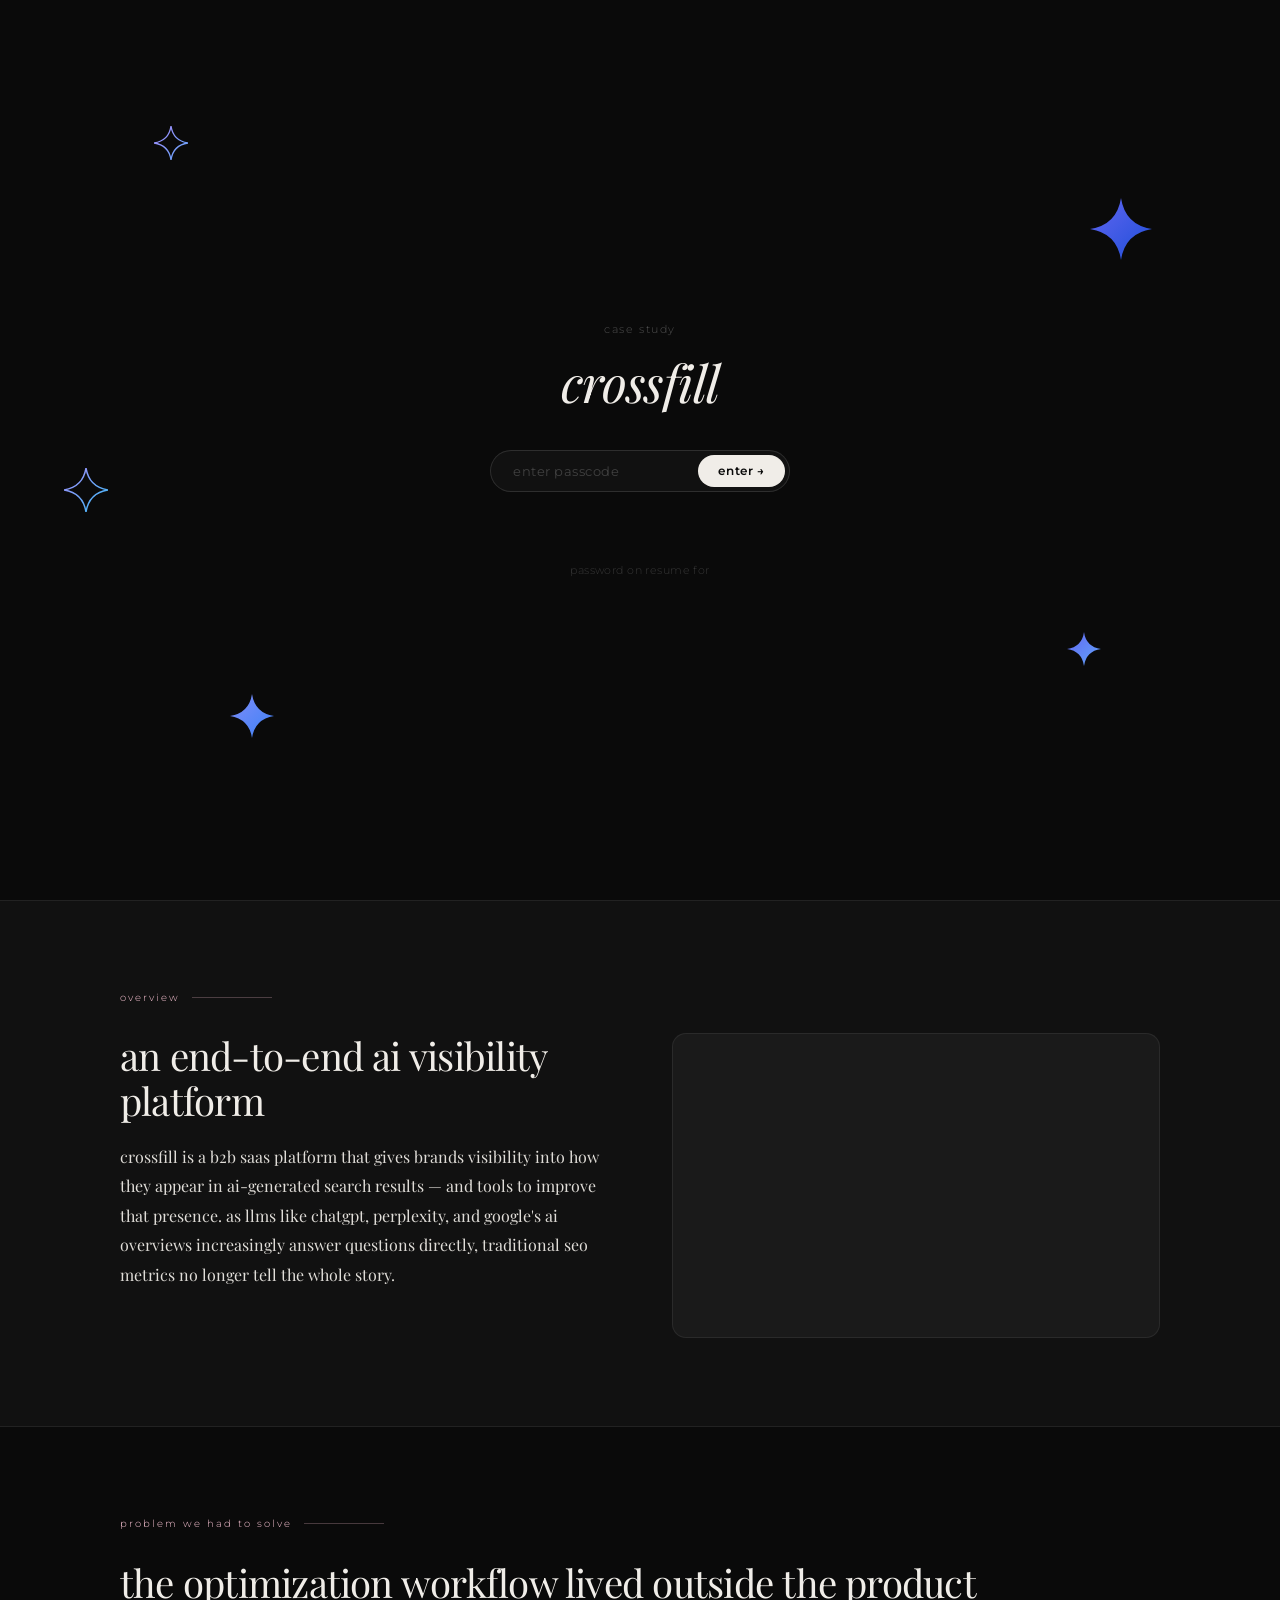
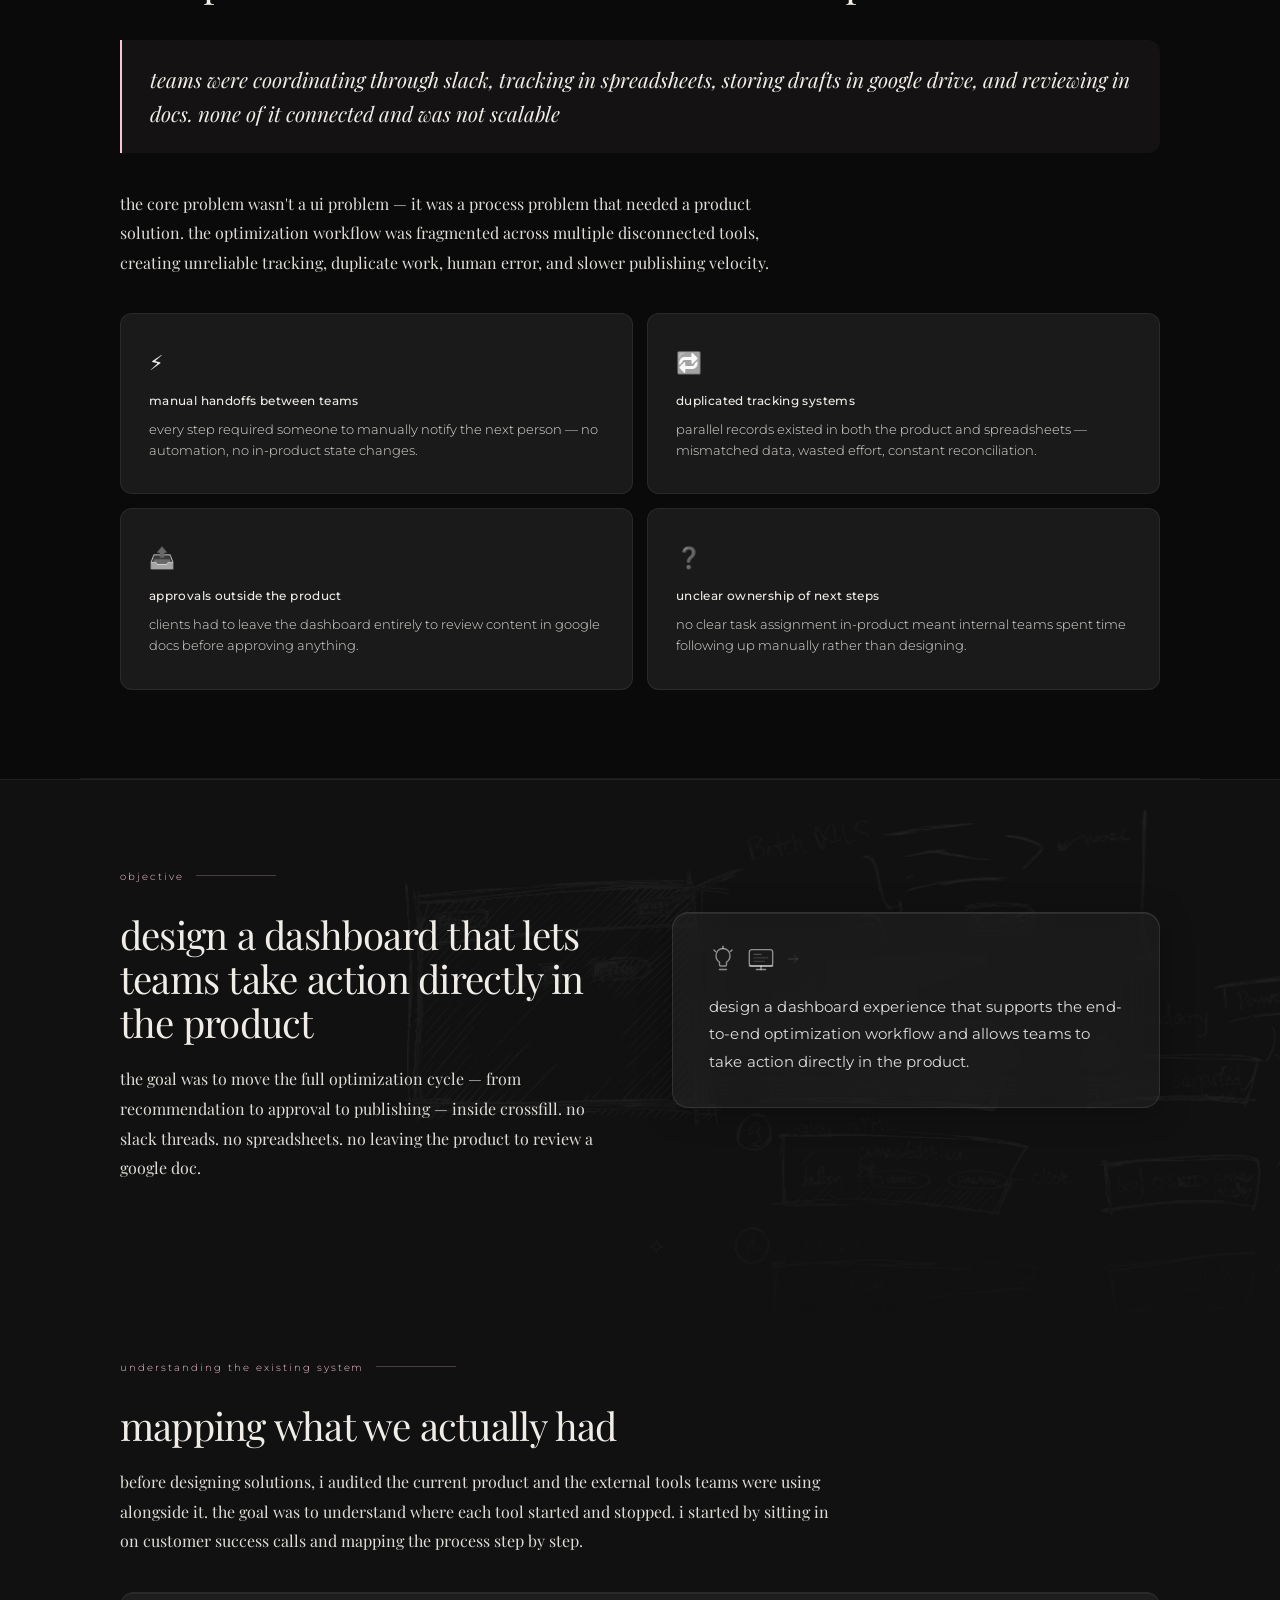
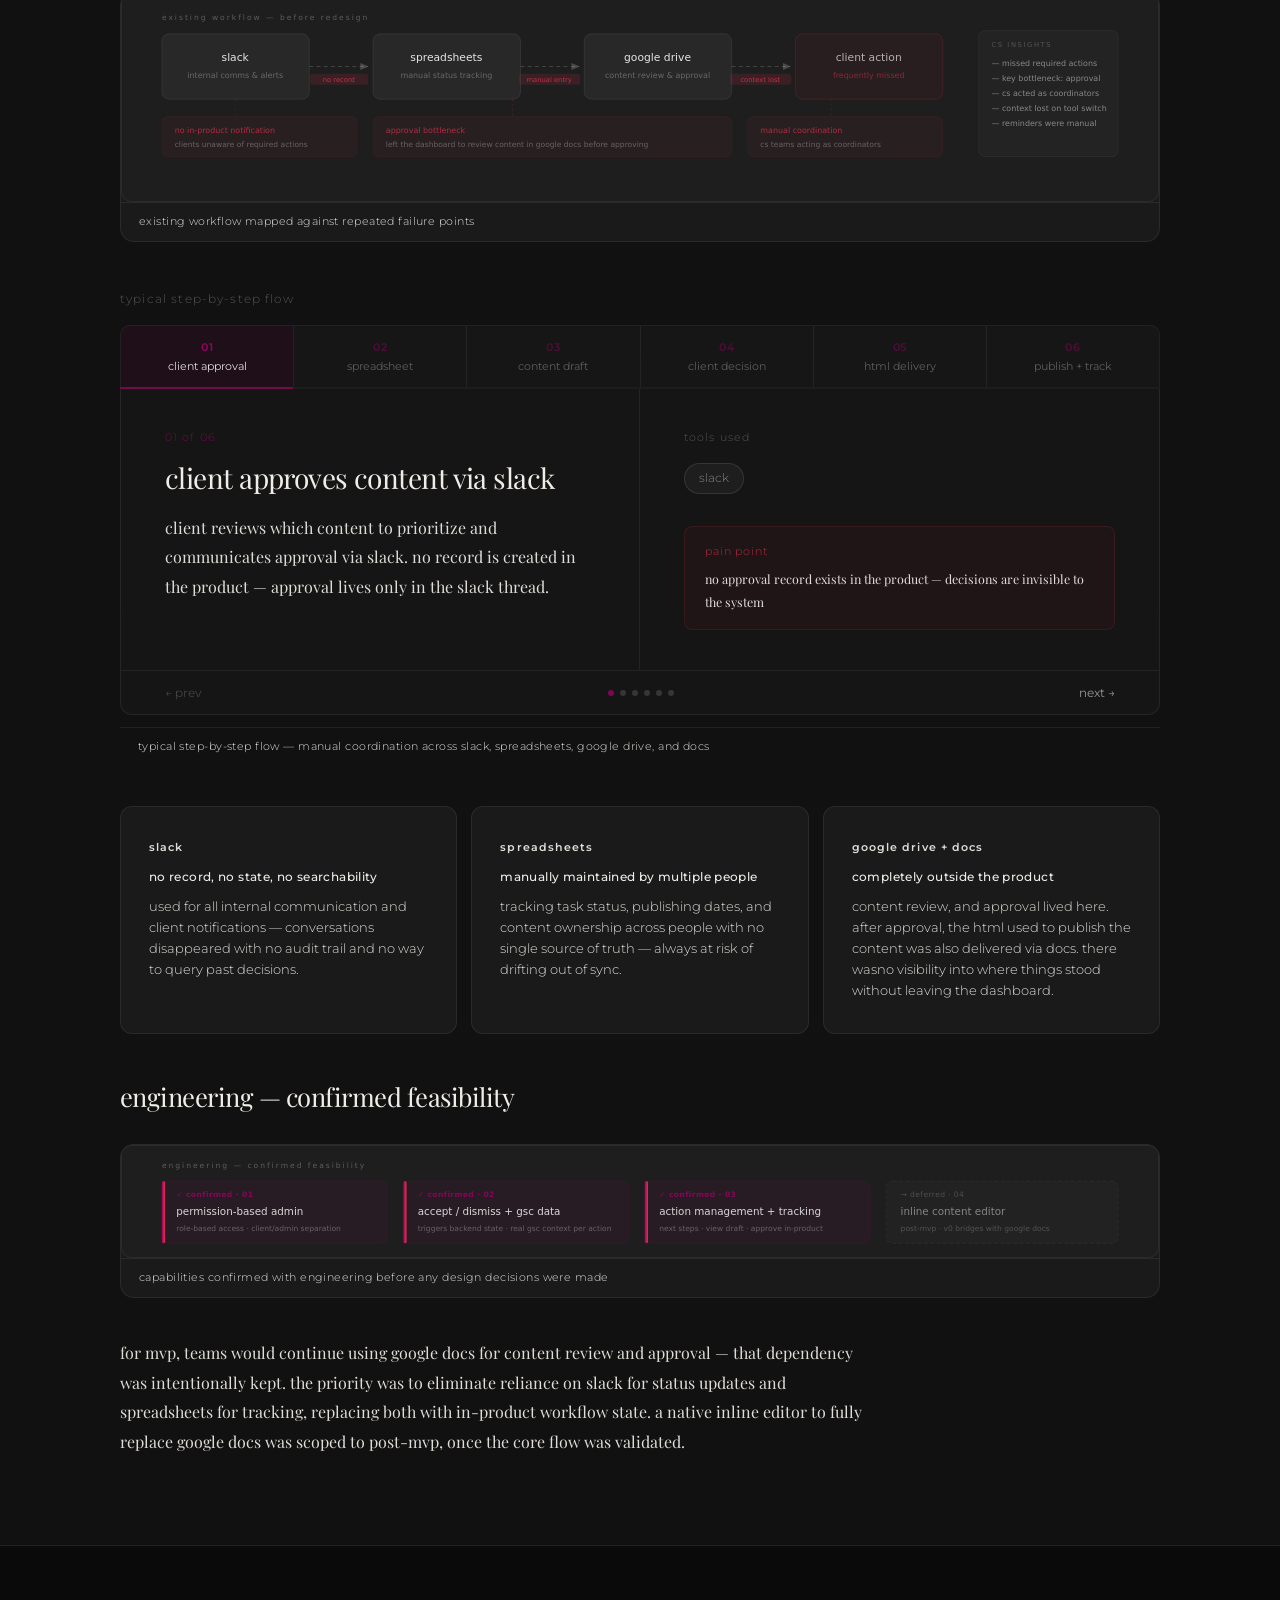
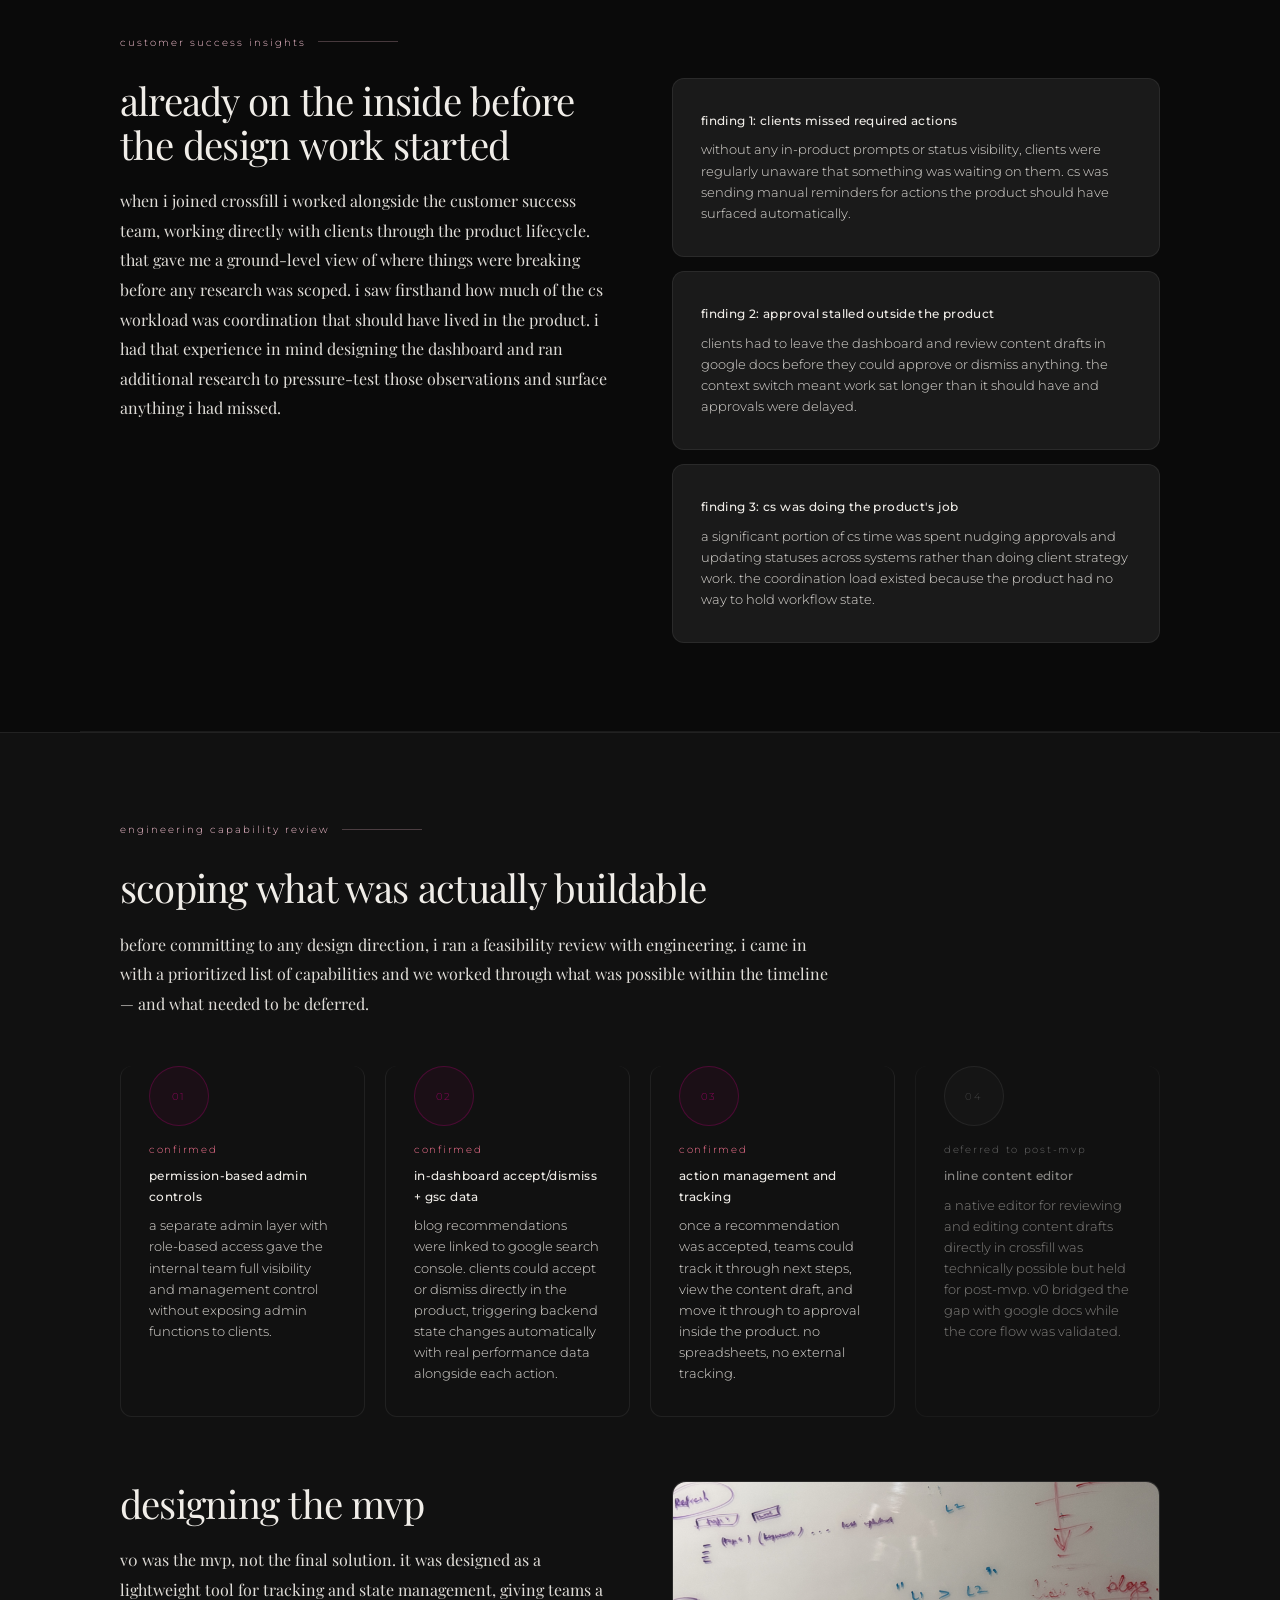
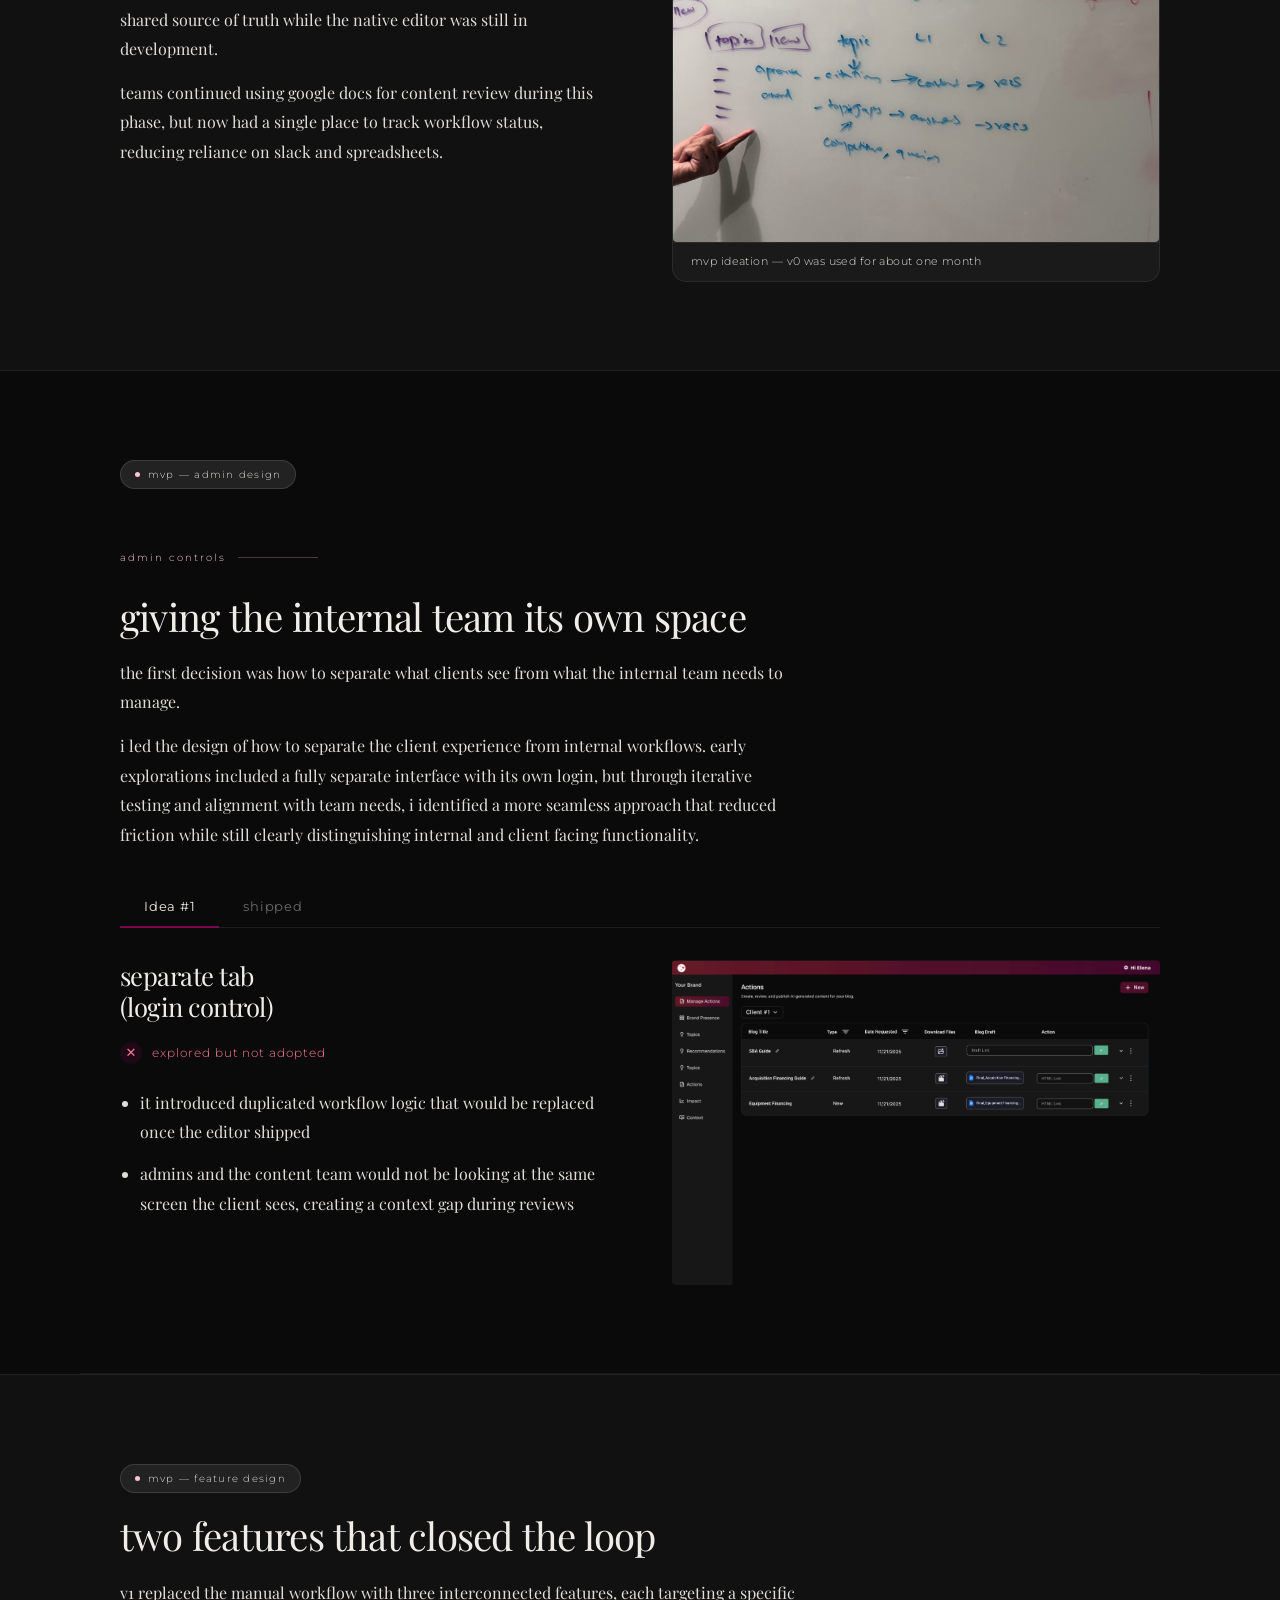
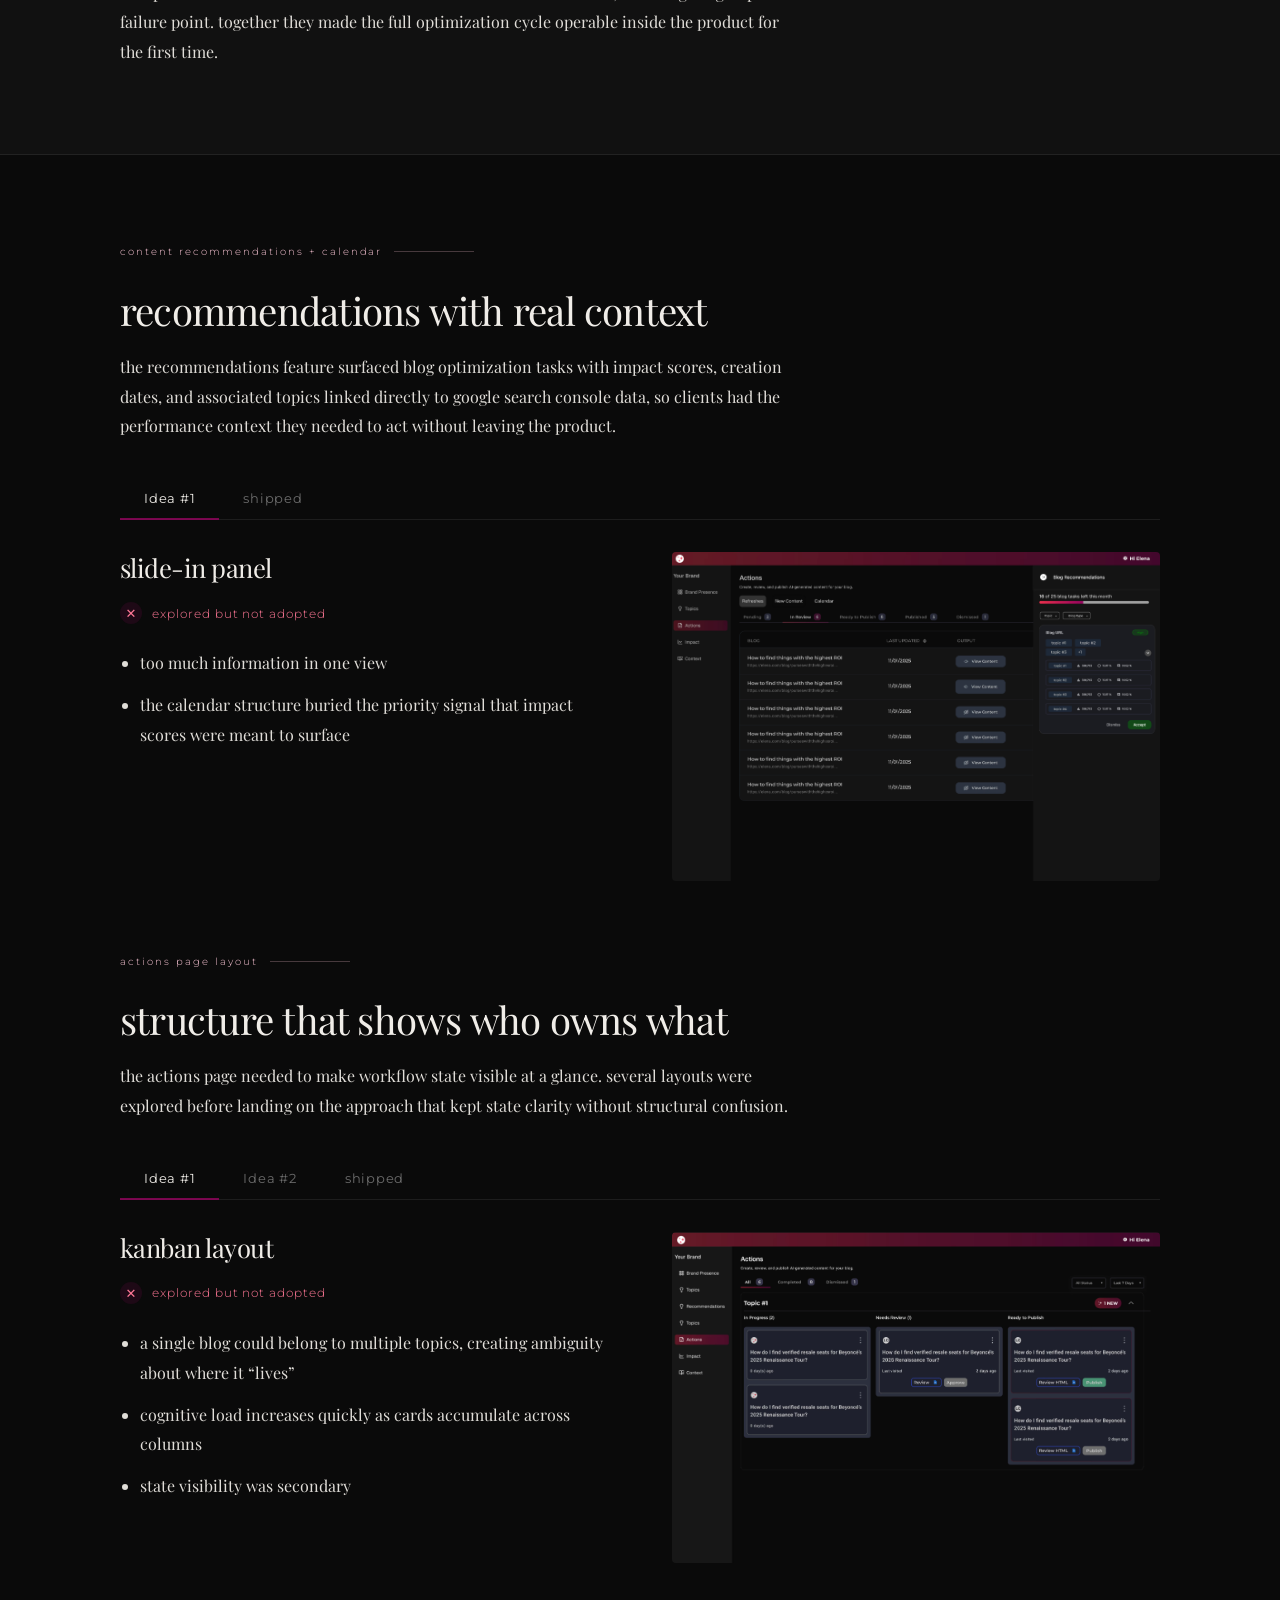
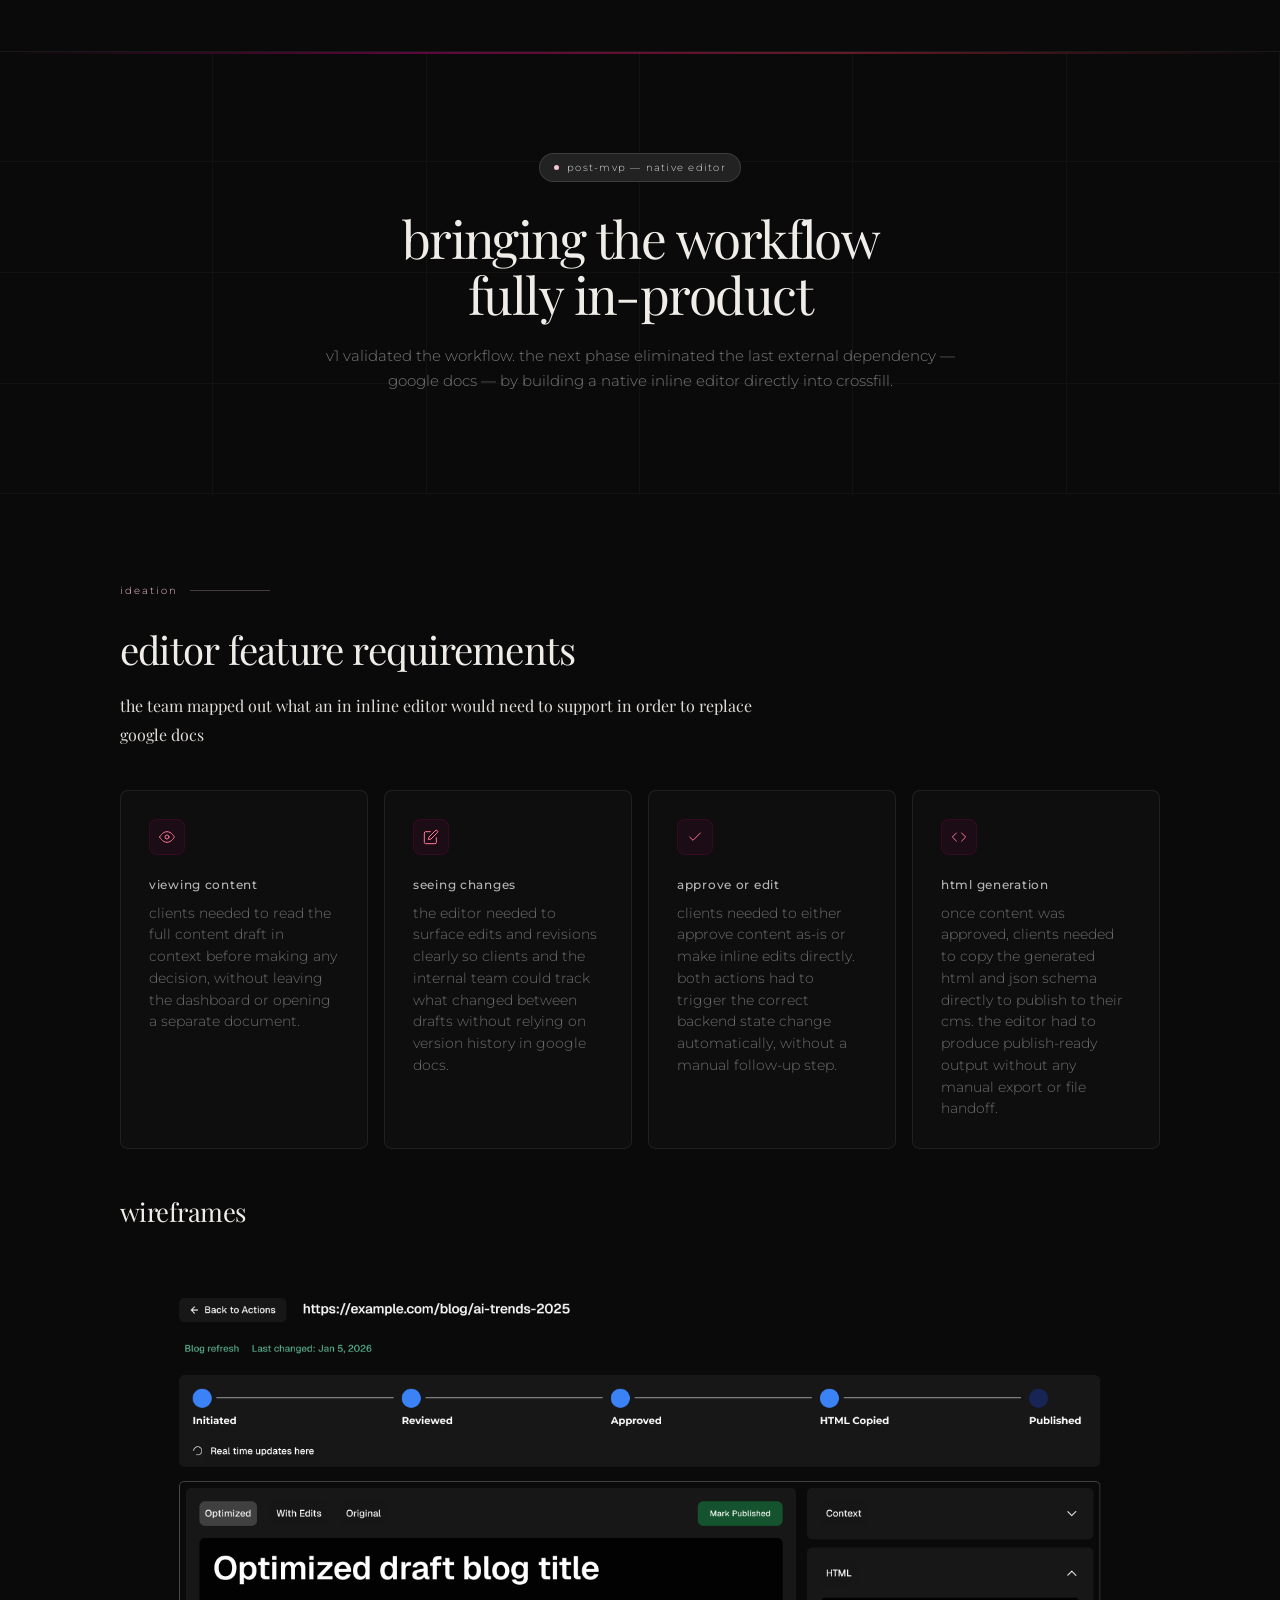
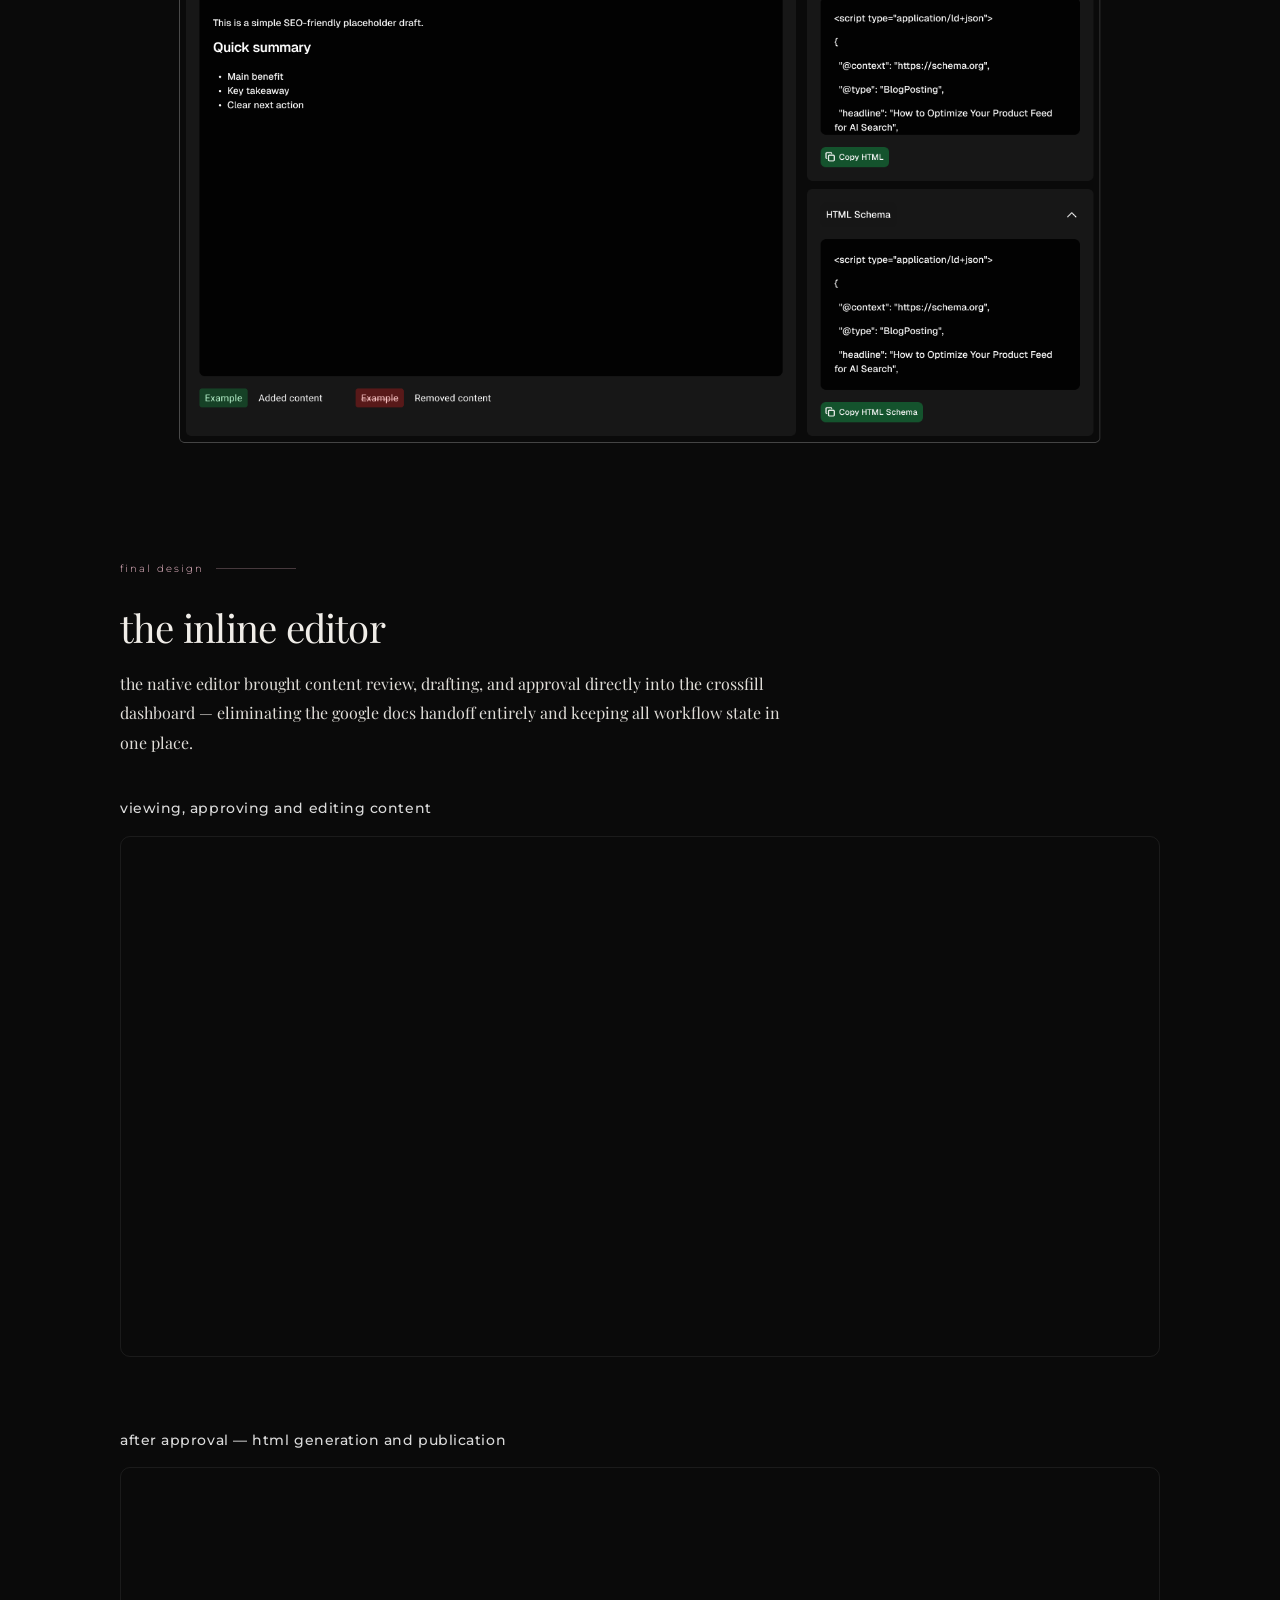
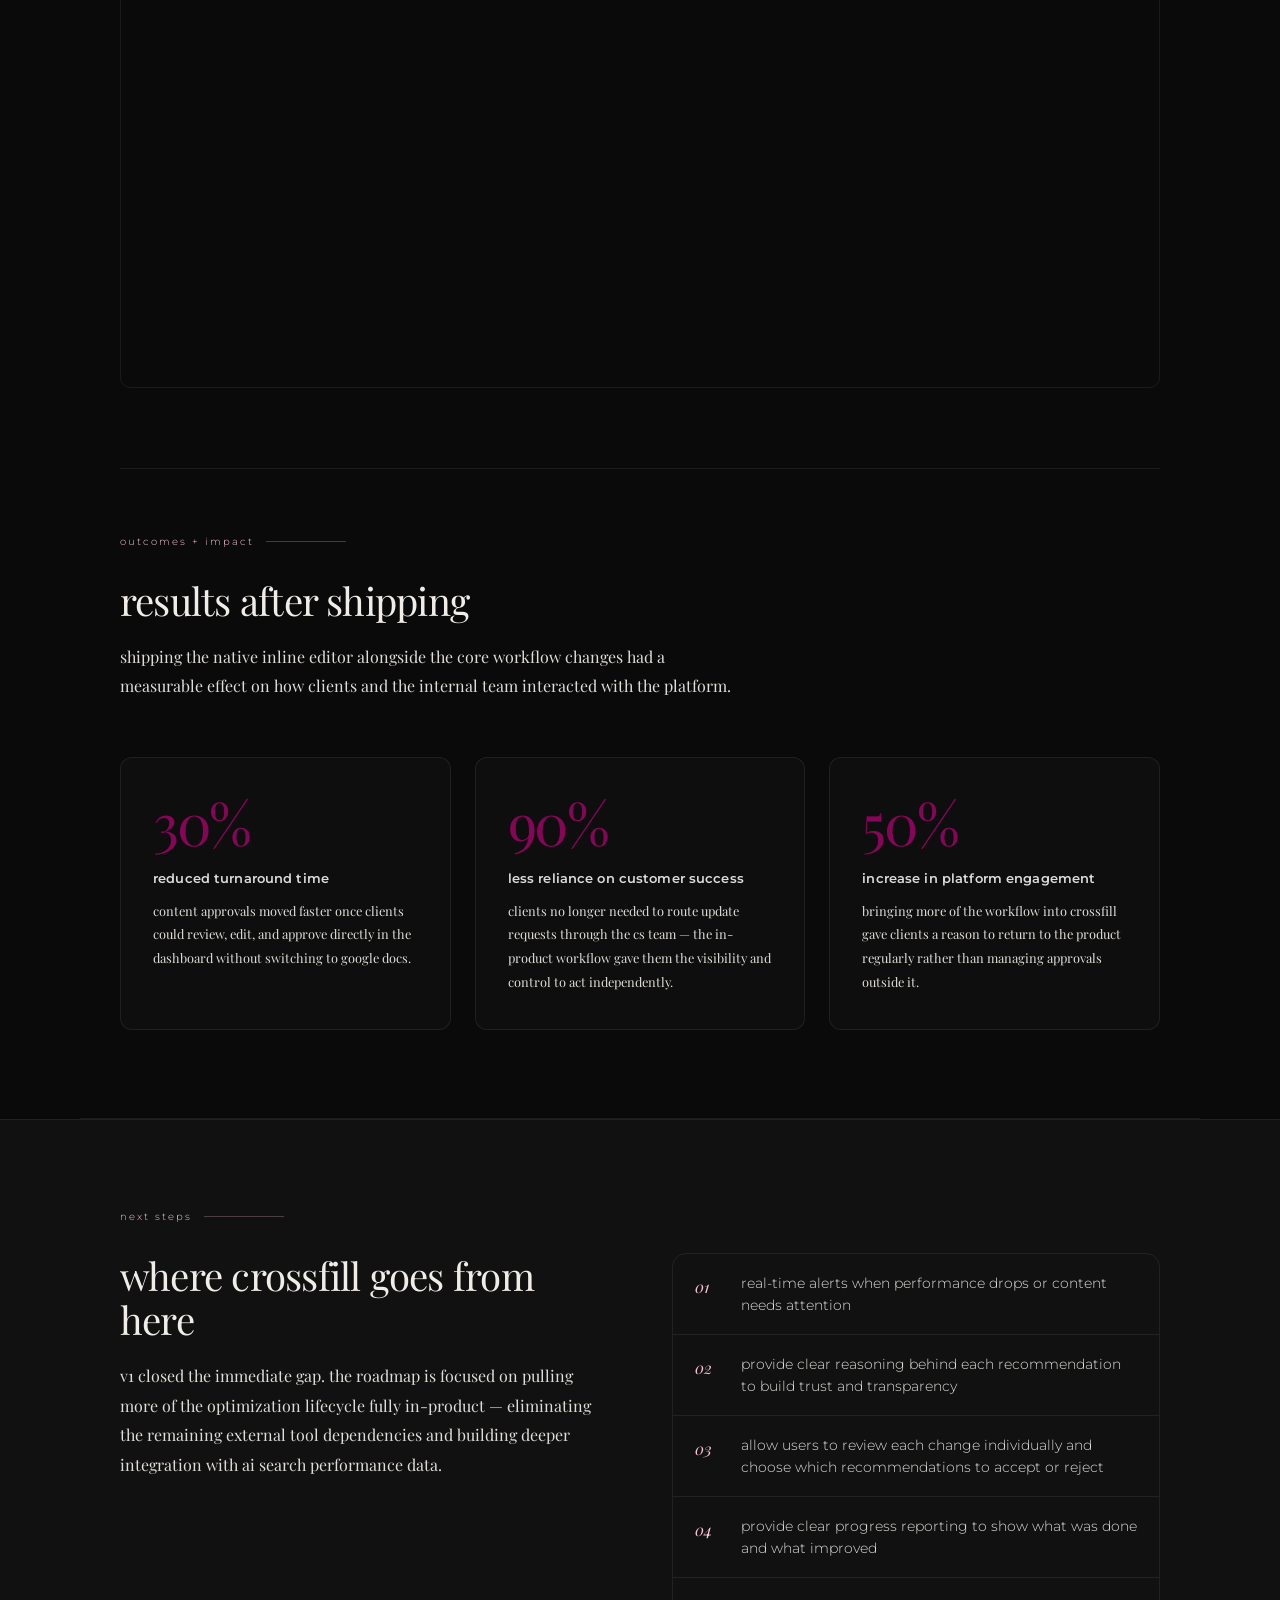
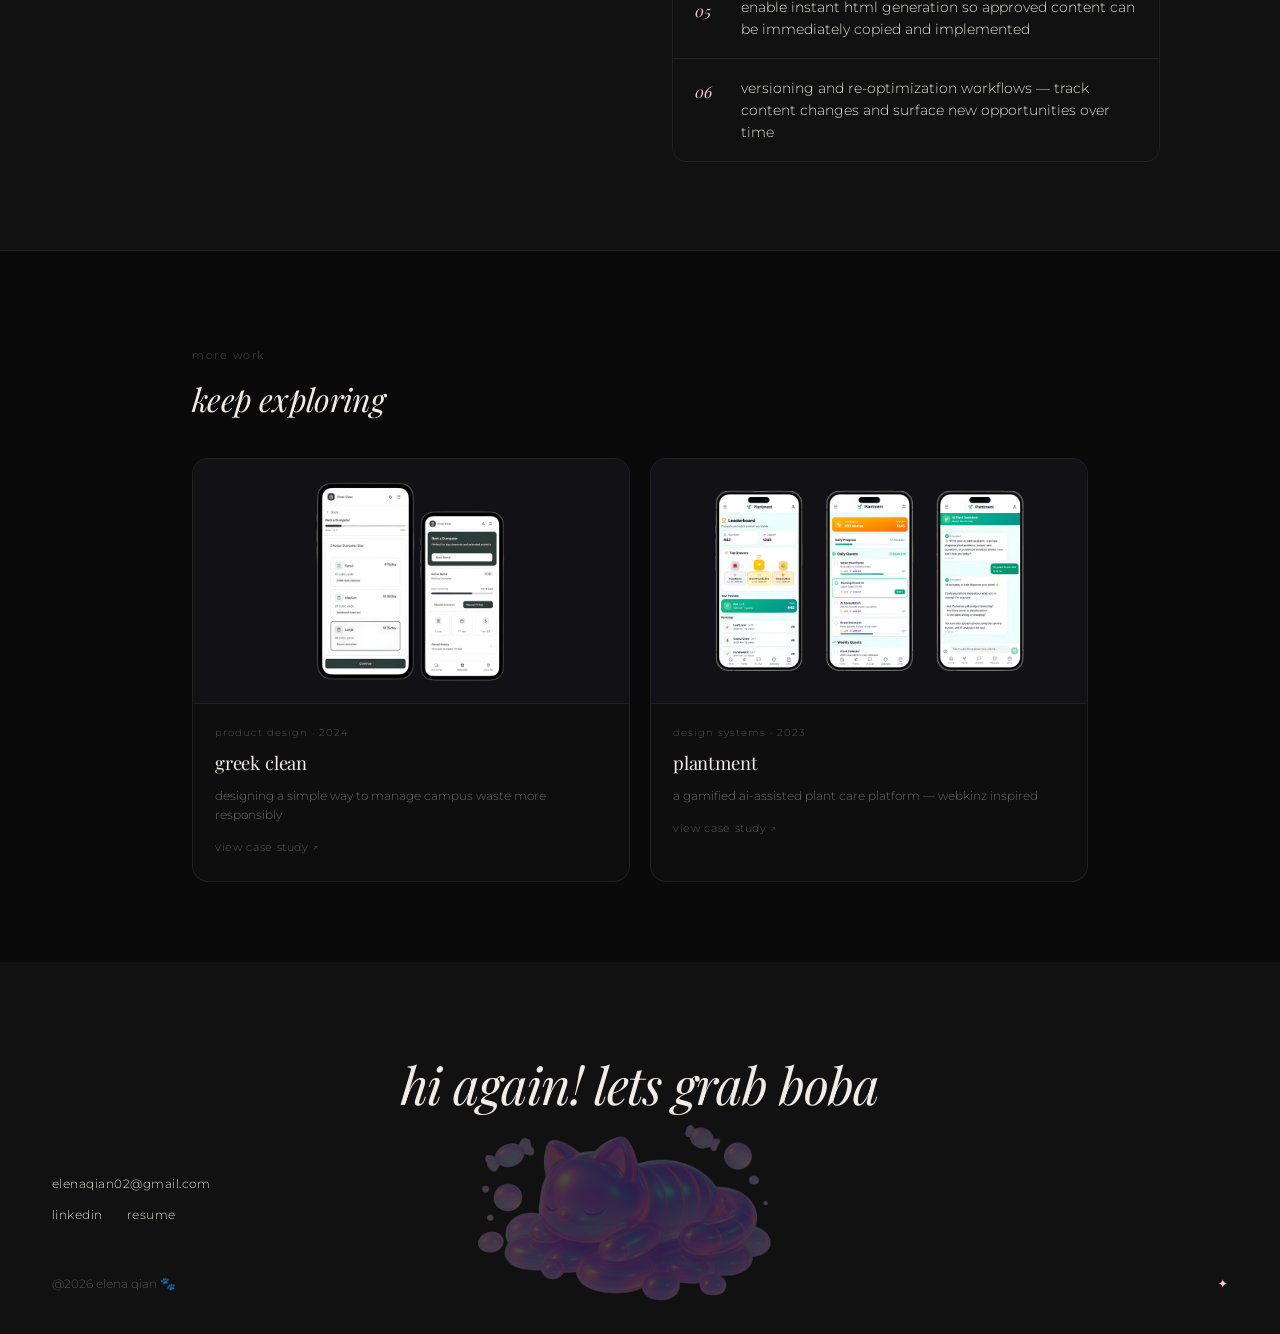
==== commit e46cdd14: "hero" ====
--- a/crossfill.html
+++ b/crossfill.html
@@ -243,7 +243,7 @@
   </nav>
 
   <!-- ── Back ── -->
-  <a href="index.html#work" class="cs-back">
+  <a href="index.html" class="cs-back">
     <svg width="14" height="14" viewBox="0 0 24 24" fill="none" stroke="currentColor" stroke-width="2" stroke-linecap="round" stroke-linejoin="round"><path d="M19 12H5M12 5l-7 7 7 7"/></svg>
     back
   </a>
@@ -1634,8 +1634,11 @@
     </div>
     <div class="footer-contact">
       <div class="footer-links">
-        <a href="https://www.linkedin.com/in/elena-qian1/" target="_blank">linkedin</a>
-        <a href="resume.html">resume</a>
+        <a href="mailto:elenaqian02@gmail.com">elenaqian02@gmail.com</a>
+        <div class="footer-links-row">
+          <a href="https://www.linkedin.com/in/elena-qian1/" target="_blank">linkedin</a>
+          <a href="resume.html">resume</a>
+        </div>
       </div>
     </div>
     <div class="footer-bottom">
--- a/css/style.css
+++ b/css/style.css
@@ -160,14 +160,9 @@
 }
 
 /* ---------- Hero text ---------- */
-.hero-content {
-  position:  relative;
-  z-index:   1;
-  max-width: 820px;
-  /* no parallax on text */
-}
-
 .hero-greeting {
+  position:       relative;
+  z-index:        1;
   font-family:    var(--serif);
   font-size:      clamp(2.8rem, 6.5vw, 6rem);
   font-weight:    400;
@@ -178,6 +173,17 @@
   transform:      translateY(40px);
 }
 
+/* centered name block */
+.hero-center {
+  position:        absolute;
+  top:             58%;
+  left:            50%;
+  transform:       translate(-50%, -50%);
+  text-align:      center;
+  z-index:         1;
+  pointer-events:  none;
+}
+
 .hero-name {
   font-family:    var(--serif);
   font-size:      clamp(2.8rem, 6.5vw, 6rem);
@@ -185,7 +191,7 @@
   letter-spacing: -0.01em;
   line-height:    1.05;
   color:          var(--text);
-  margin-bottom:  24px;
+  margin-bottom:  12px;
   opacity:        0;
   transform:      translateY(40px);
 }
@@ -193,21 +199,24 @@
 .hero-name-accent { color: #6B3EFF; }
 
 .hero-pronunciation {
-  font-size:     0.9rem;
-  color:         var(--text-soft);
-  font-weight:   300;
-  margin-bottom: 32px;
-  opacity:       0;
+  font-size:  0.9rem;
+  color:      var(--text-soft);
+  font-weight: 300;
+  opacity:    0;
 }
 
 .hero-sub {
+  position:    absolute;
+  bottom:      64px;
+  left:        72px;
   font-family: var(--serif);
   font-size:   1.05rem;
   color:       var(--text-soft);
   line-height: 1.7;
-  max-width:   480px;
+  max-width:   420px;
   opacity:     0;
   transform:   translateY(20px);
+  z-index:     1;
 }
 .hero-sub strong {
   color:       var(--text);
@@ -498,16 +507,52 @@
   line-height: 1.75;
 }
 
-/* Desktop: desc slides in on hover */
+/* Pills */
+.project-pills {
+  display: flex;
+  gap: 8px;
+  flex-wrap: wrap;
+  margin-top: 14px;
+  justify-content: center;
+}
+.project-pill {
+  font-size: 0.62rem;
+  letter-spacing: 0.08em;
+  color: rgba(255,255,255,0.45);
+  border: 1px solid rgba(255,255,255,0.12);
+  border-radius: 100px;
+  padding: 4px 12px;
+  background: rgba(255,255,255,0.04);
+  white-space: nowrap;
+}
+
+/* Desktop: pills hide, desc slides in on hover */
 @media (min-width: 769px) {
   .project-card--ghost .project-desc {
     opacity:    0;
-    transform:  translateY(10px);
-    transition: opacity 0.75s ease, transform 0.75s ease;
+    transform:  translateY(8px);
+    transition: opacity 0.5s ease, transform 0.5s ease;
+    position: absolute;
+  }
+  .project-card--ghost .project-pills {
+    opacity: 1;
+    transform: translateY(0);
+    transition: opacity 0.35s ease, transform 0.35s ease;
+    position: relative;
   }
   .project-card--ghost:hover .project-desc {
     opacity:   1;
     transform: translateY(0);
+    position: relative;
+  }
+  .project-card--ghost:hover .project-pills {
+    opacity: 0;
+    transform: translateY(-6px);
+    position: absolute;
+    pointer-events: none;
+  }
+  .project-card--ghost .project-info {
+    position: relative;
   }
 }
 
@@ -904,7 +949,9 @@
 
 .footer-links {
   display: flex;
-  gap: 28px;
+  flex-direction: column;
+  align-items: flex-start;
+  gap: 10px;
 }
 .footer-links a {
   font-size:      0.78rem;
@@ -913,6 +960,10 @@
   transition:     color 0.2s;
 }
 .footer-links a:hover { color: var(--text); }
+.footer-links-row {
+  display: flex;
+  gap: 24px;
+}
 
 .footer-bottom {
   display:         flex;
@@ -1002,14 +1053,16 @@
   /* Hero */
   .hero {
     padding:    100px 20px 24px;
-    min-height: 100svh;
+    min-height: unset;
   }
   .hero-greeting,
   .hero-name {
     font-size: clamp(2.2rem, 11vw, 3.2rem);
   }
-  .hero-sub { font-size: 0.95rem; max-width: 100%; }
+  .hero-center { position: static; transform: none; text-align: left; margin-top: 16px; }
+  .hero-sub { position: static; font-size: 0.95rem; max-width: 100%; margin-top: 20px; }
   .hero-pronunciation { font-size: 0.8rem; }
+  .hero-story-link { position: static !important; margin-top: 32px; }
 
   /* On mobile: hide cat, show stars instead */
   .hero-illustration {
@@ -1023,8 +1076,6 @@
   .star-a, .star-b, .star-c { display: flex; }
 
   .hero-story-link {
-    position: static;
-    margin-top: 40px;
     font-size: 0.82rem;
   }
 
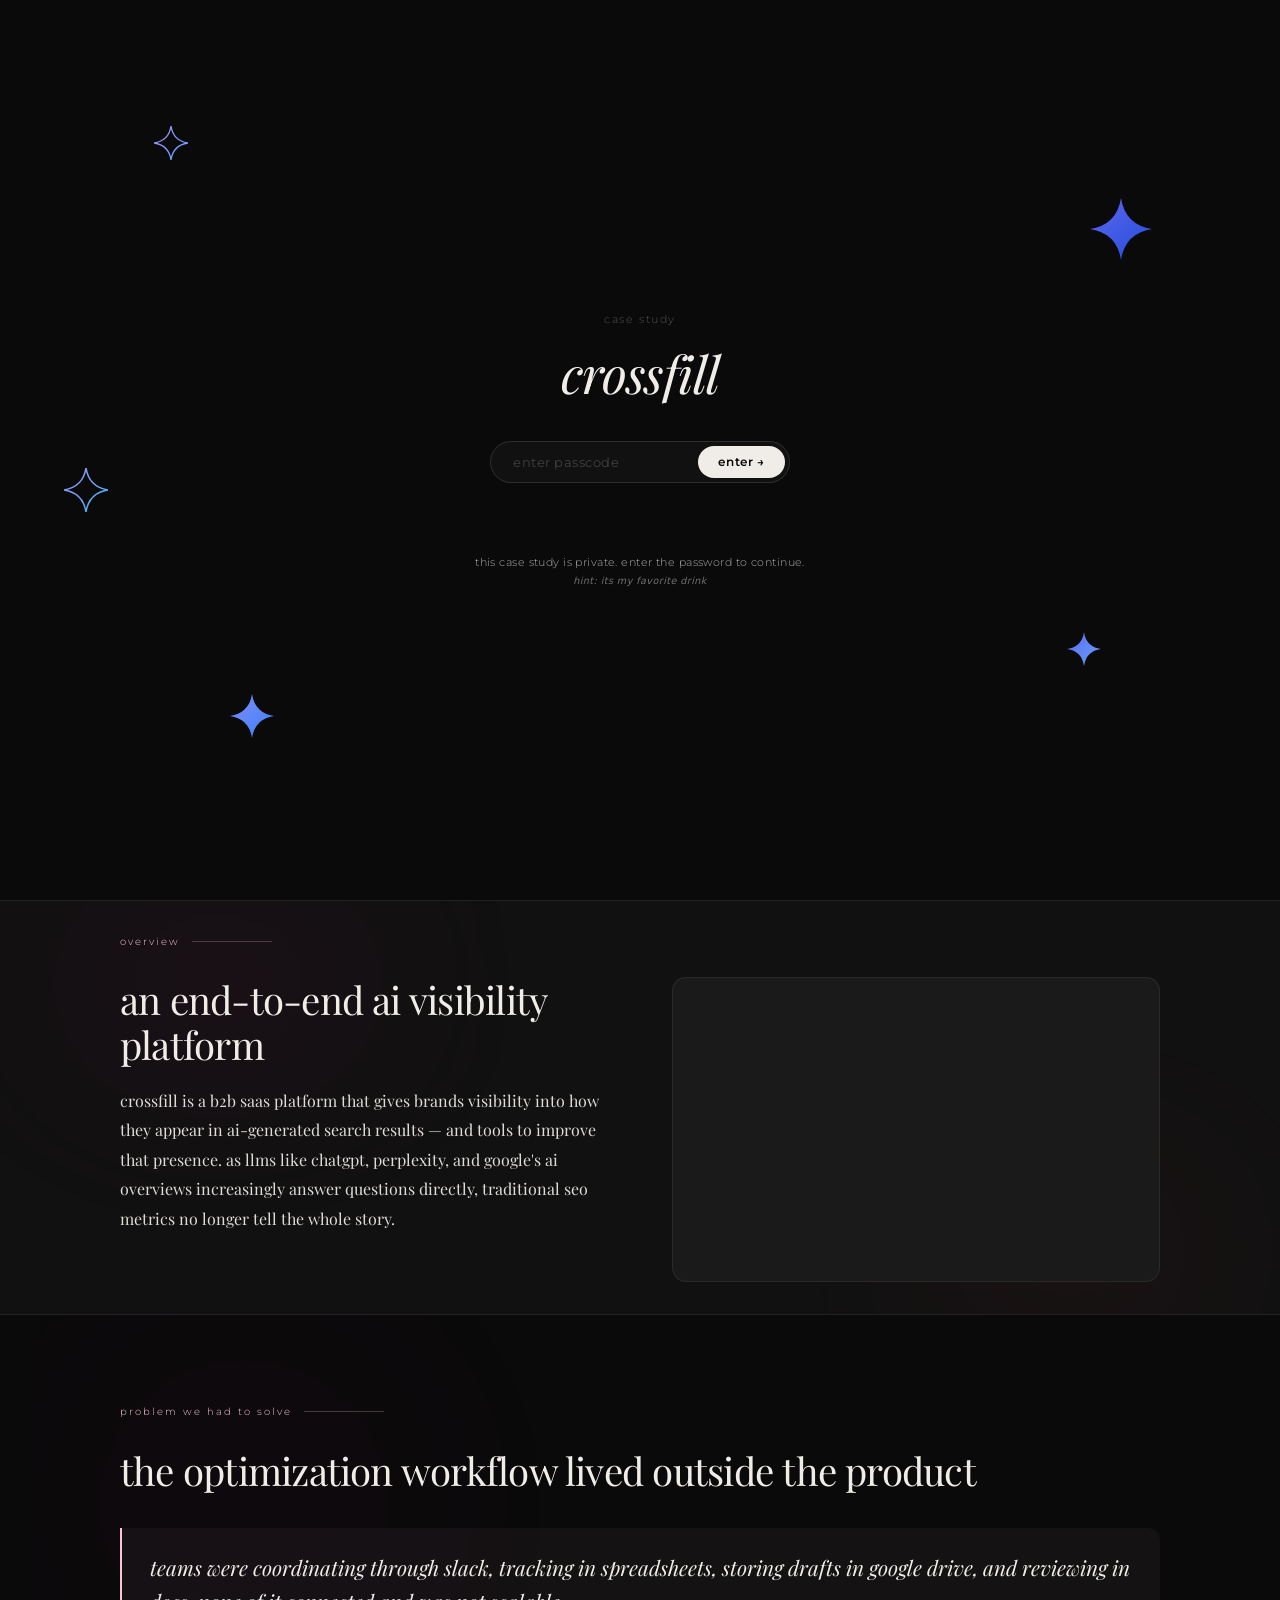
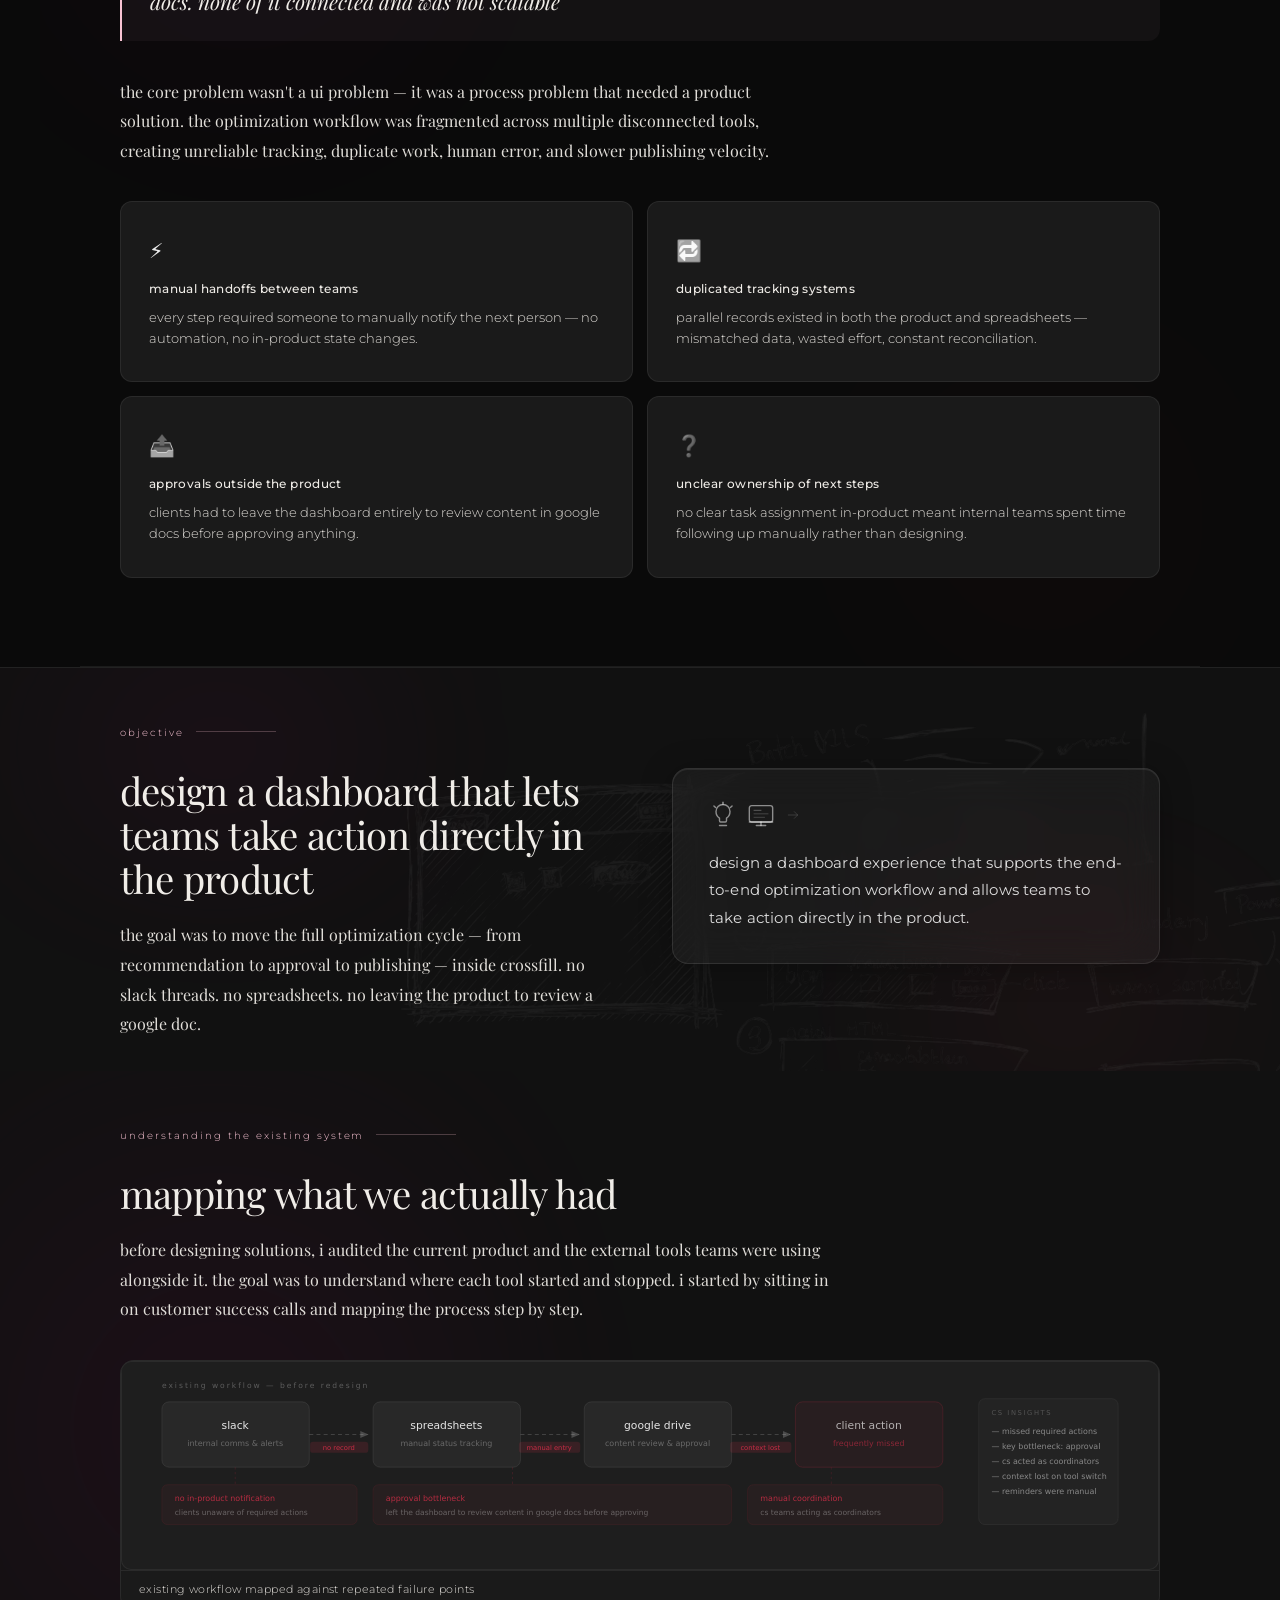
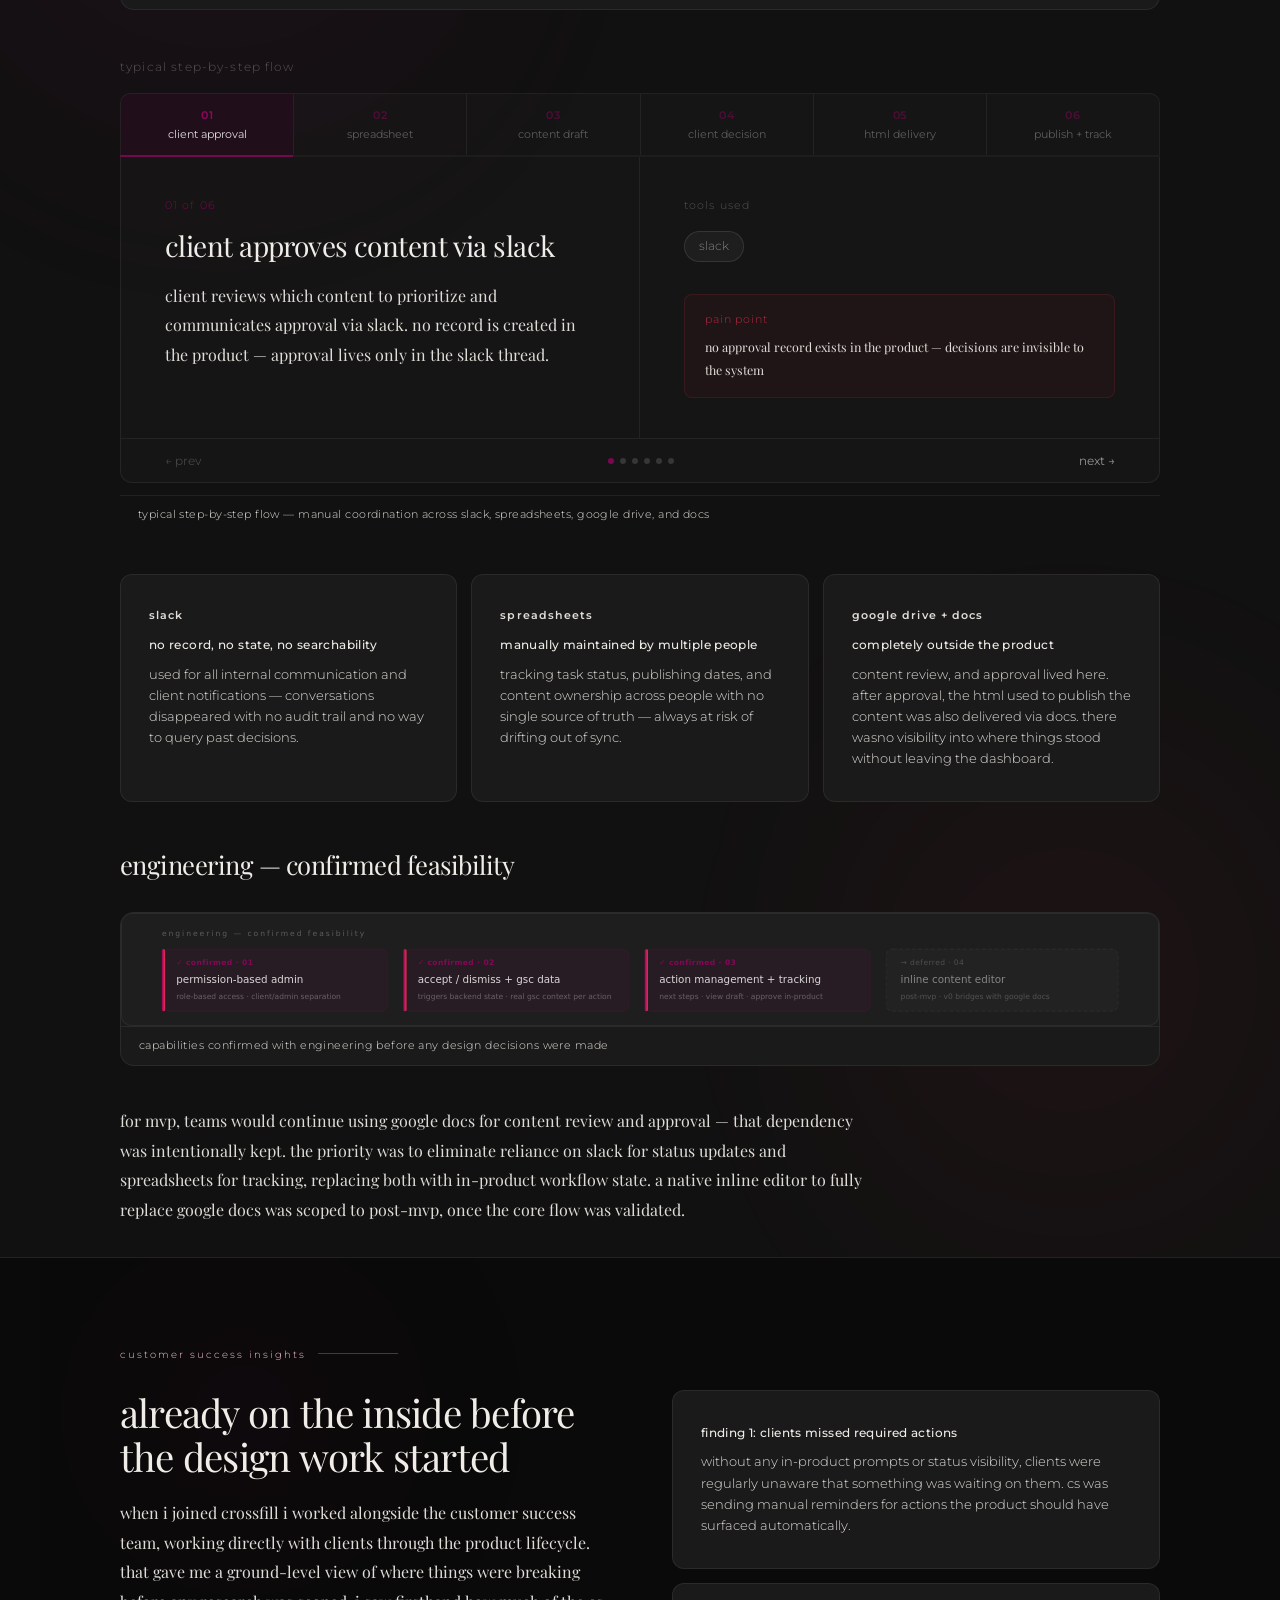
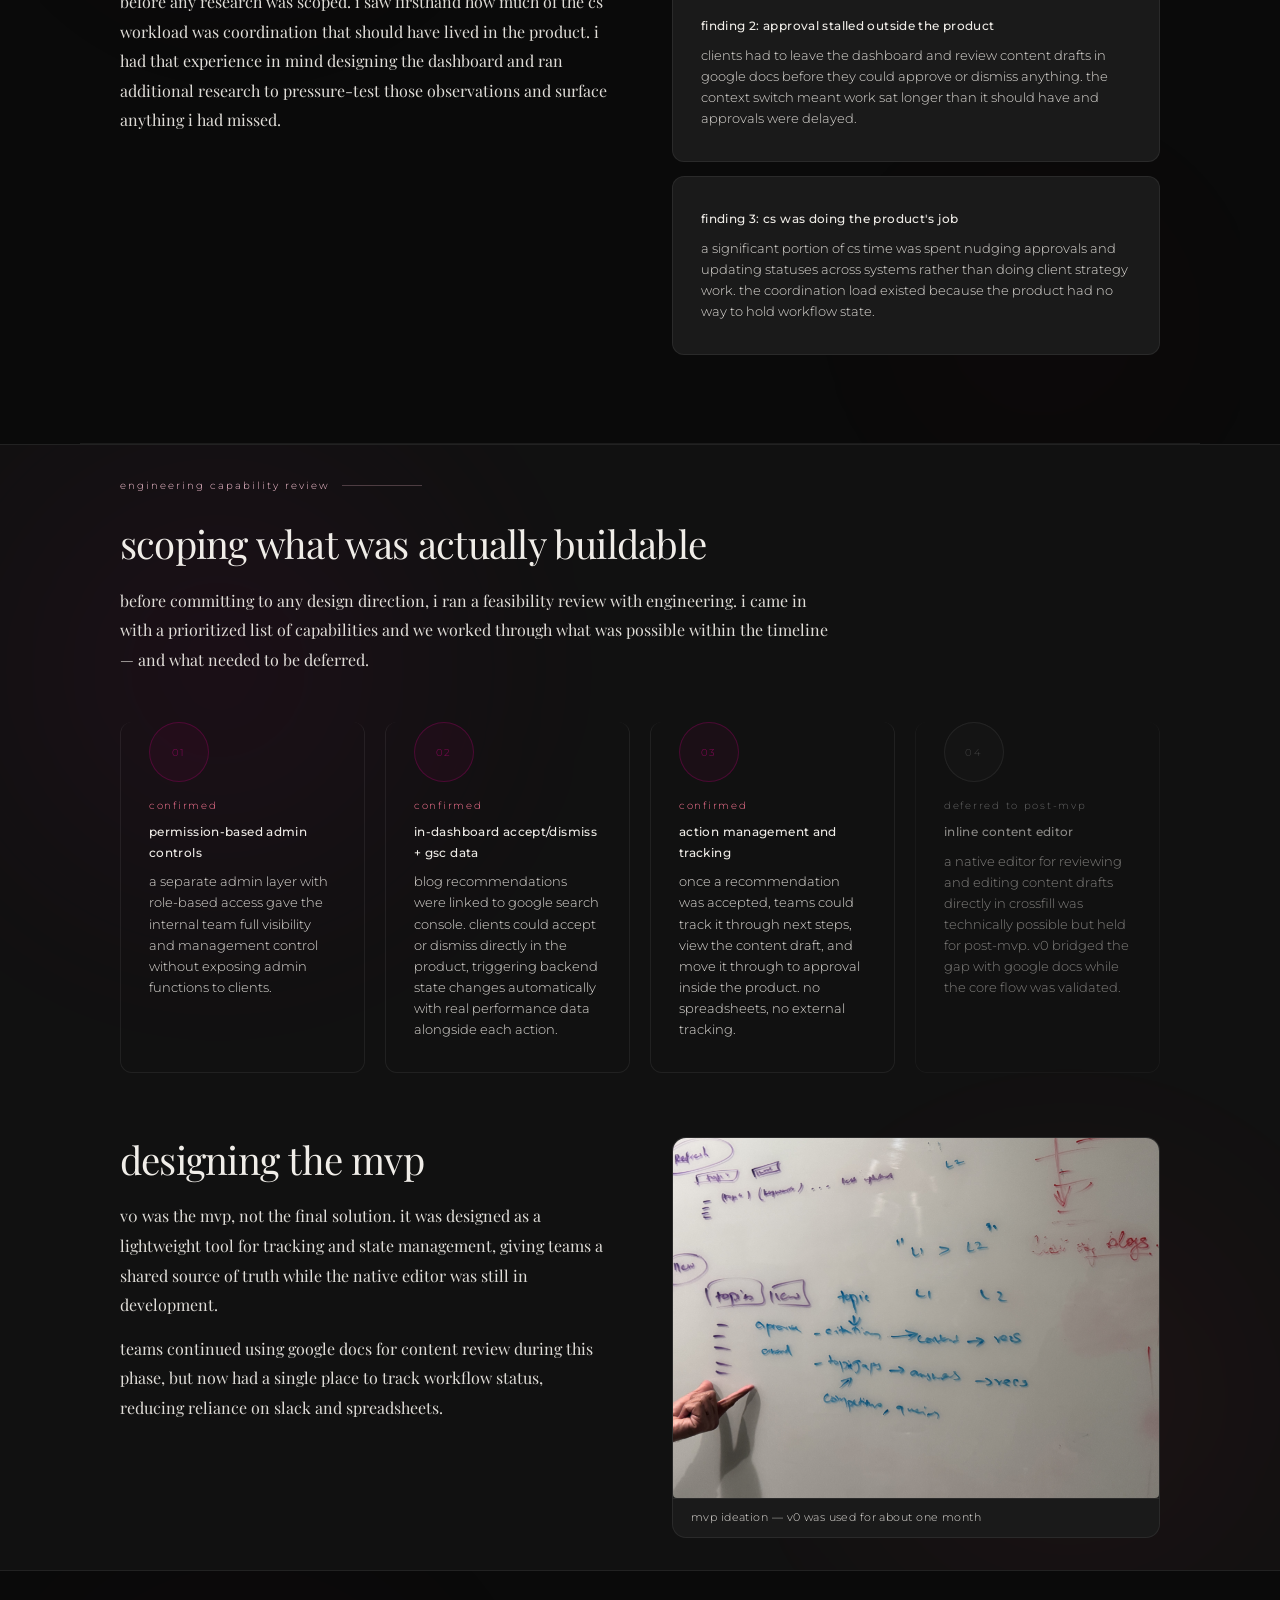
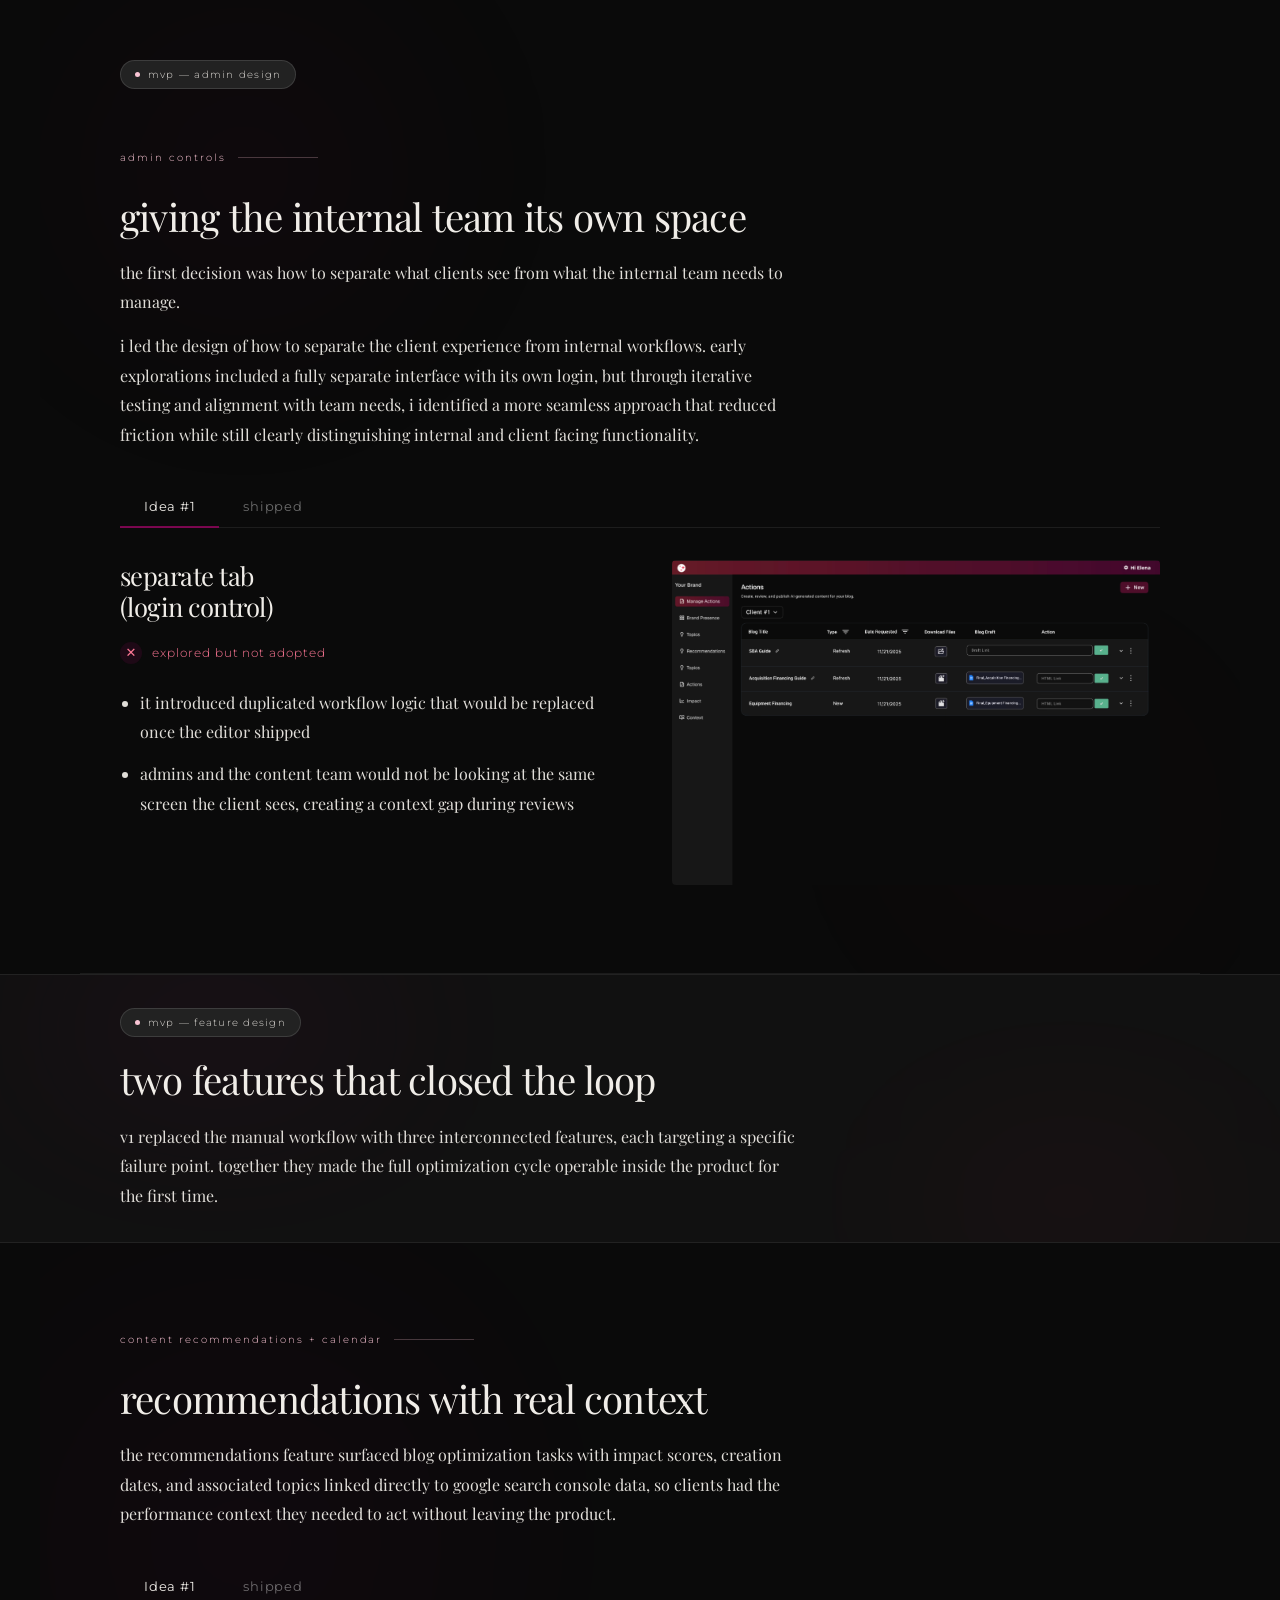
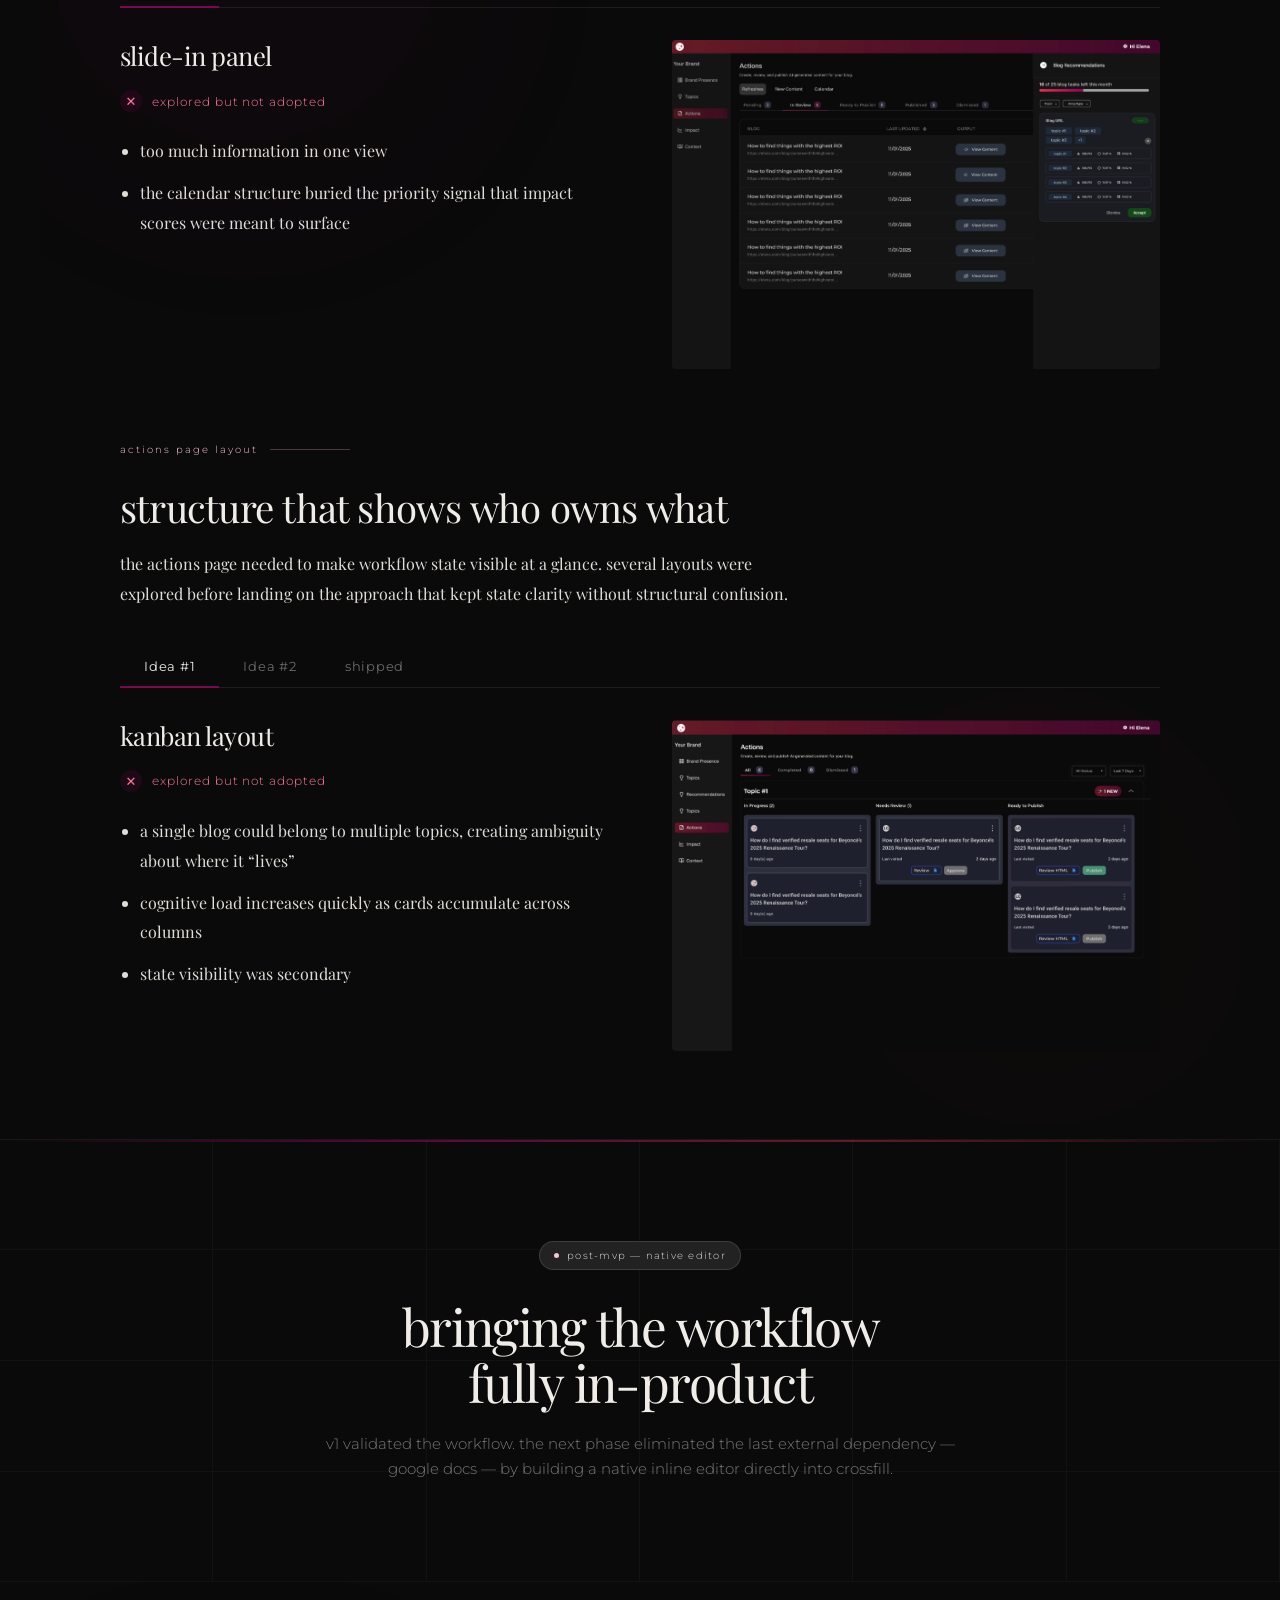
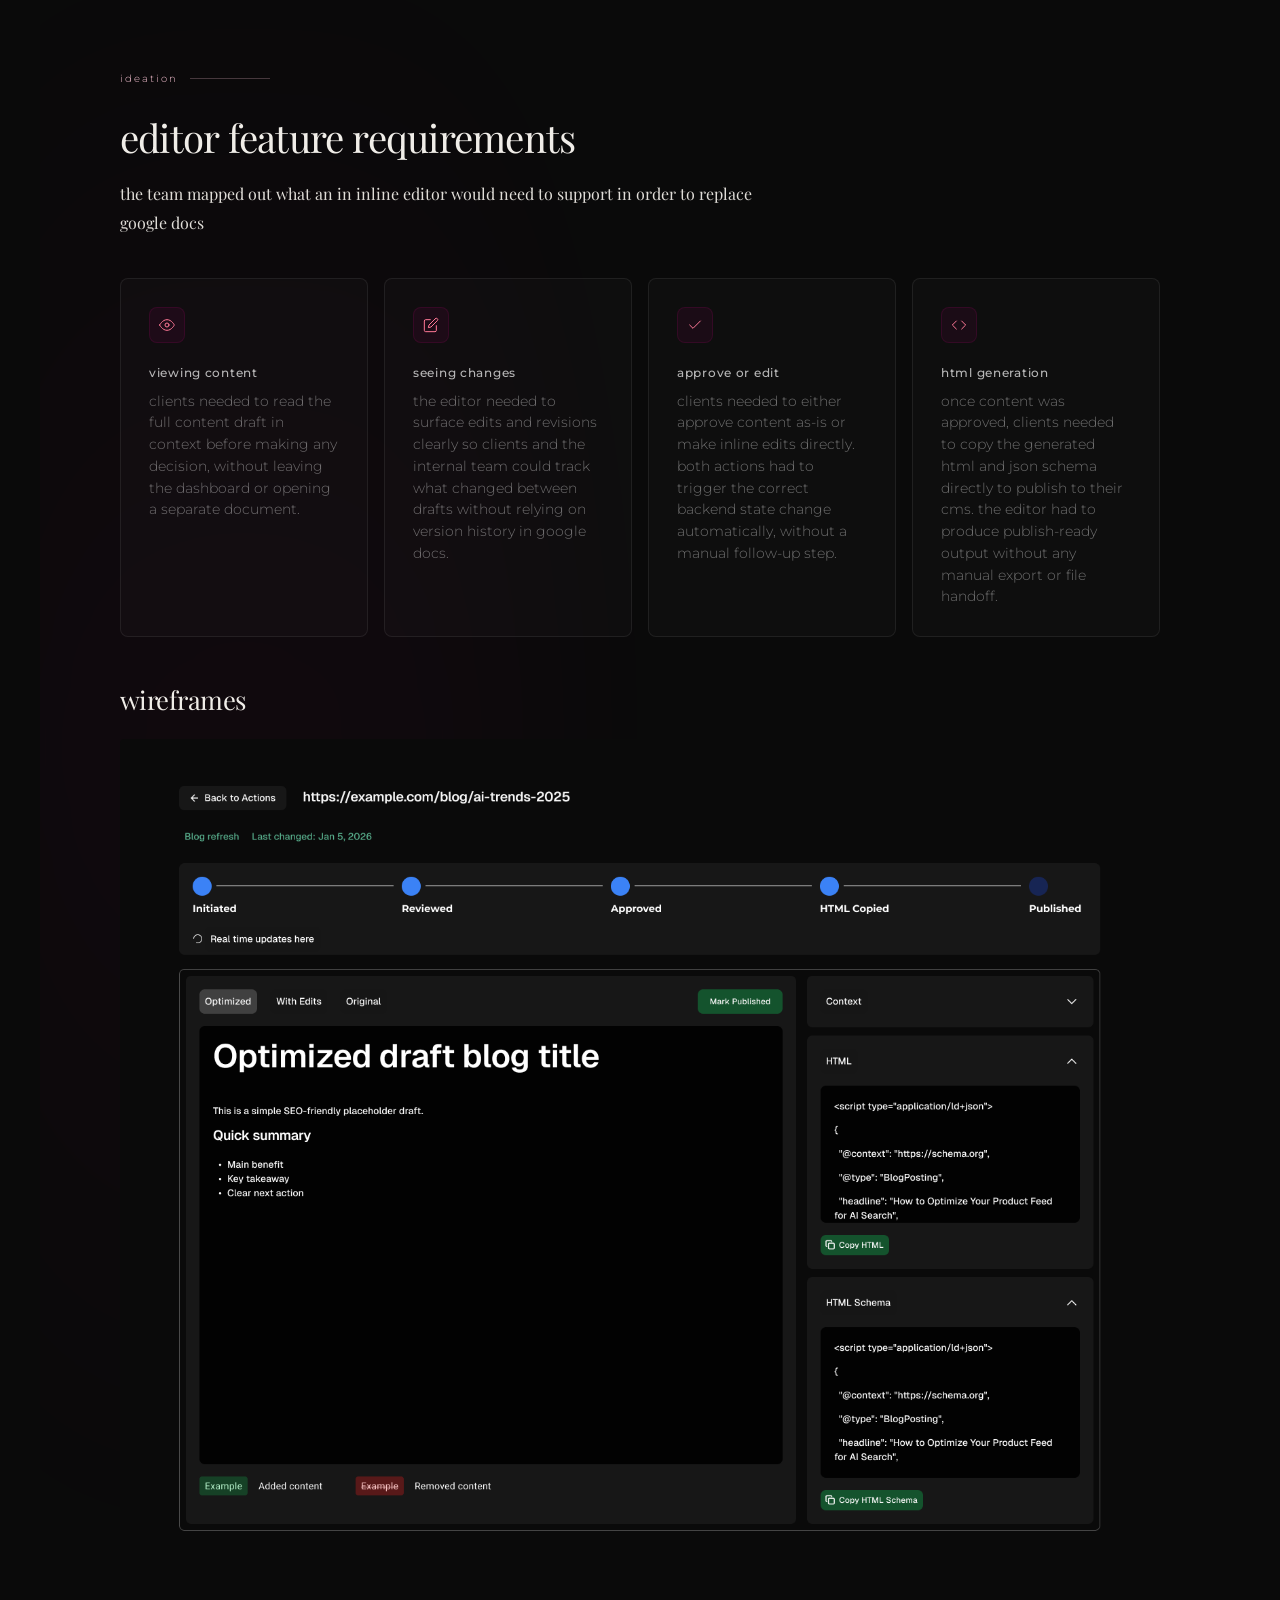
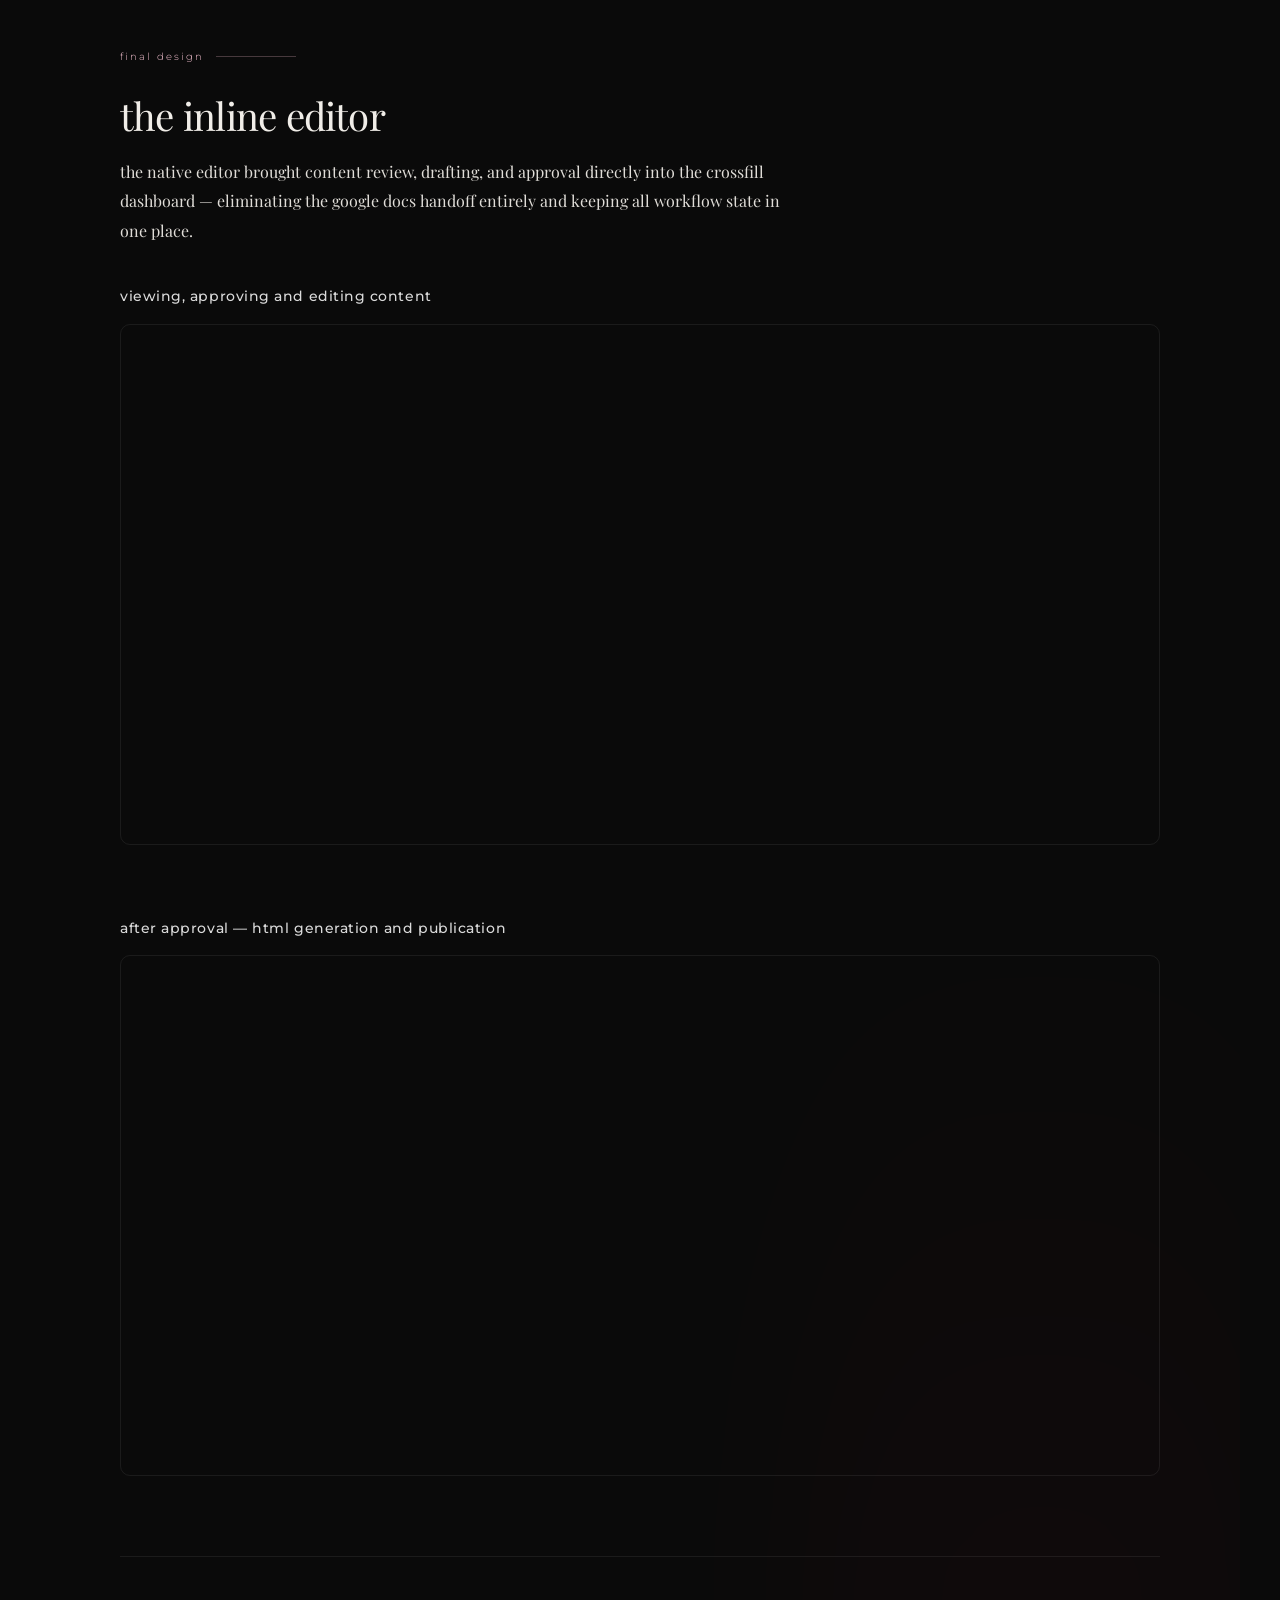
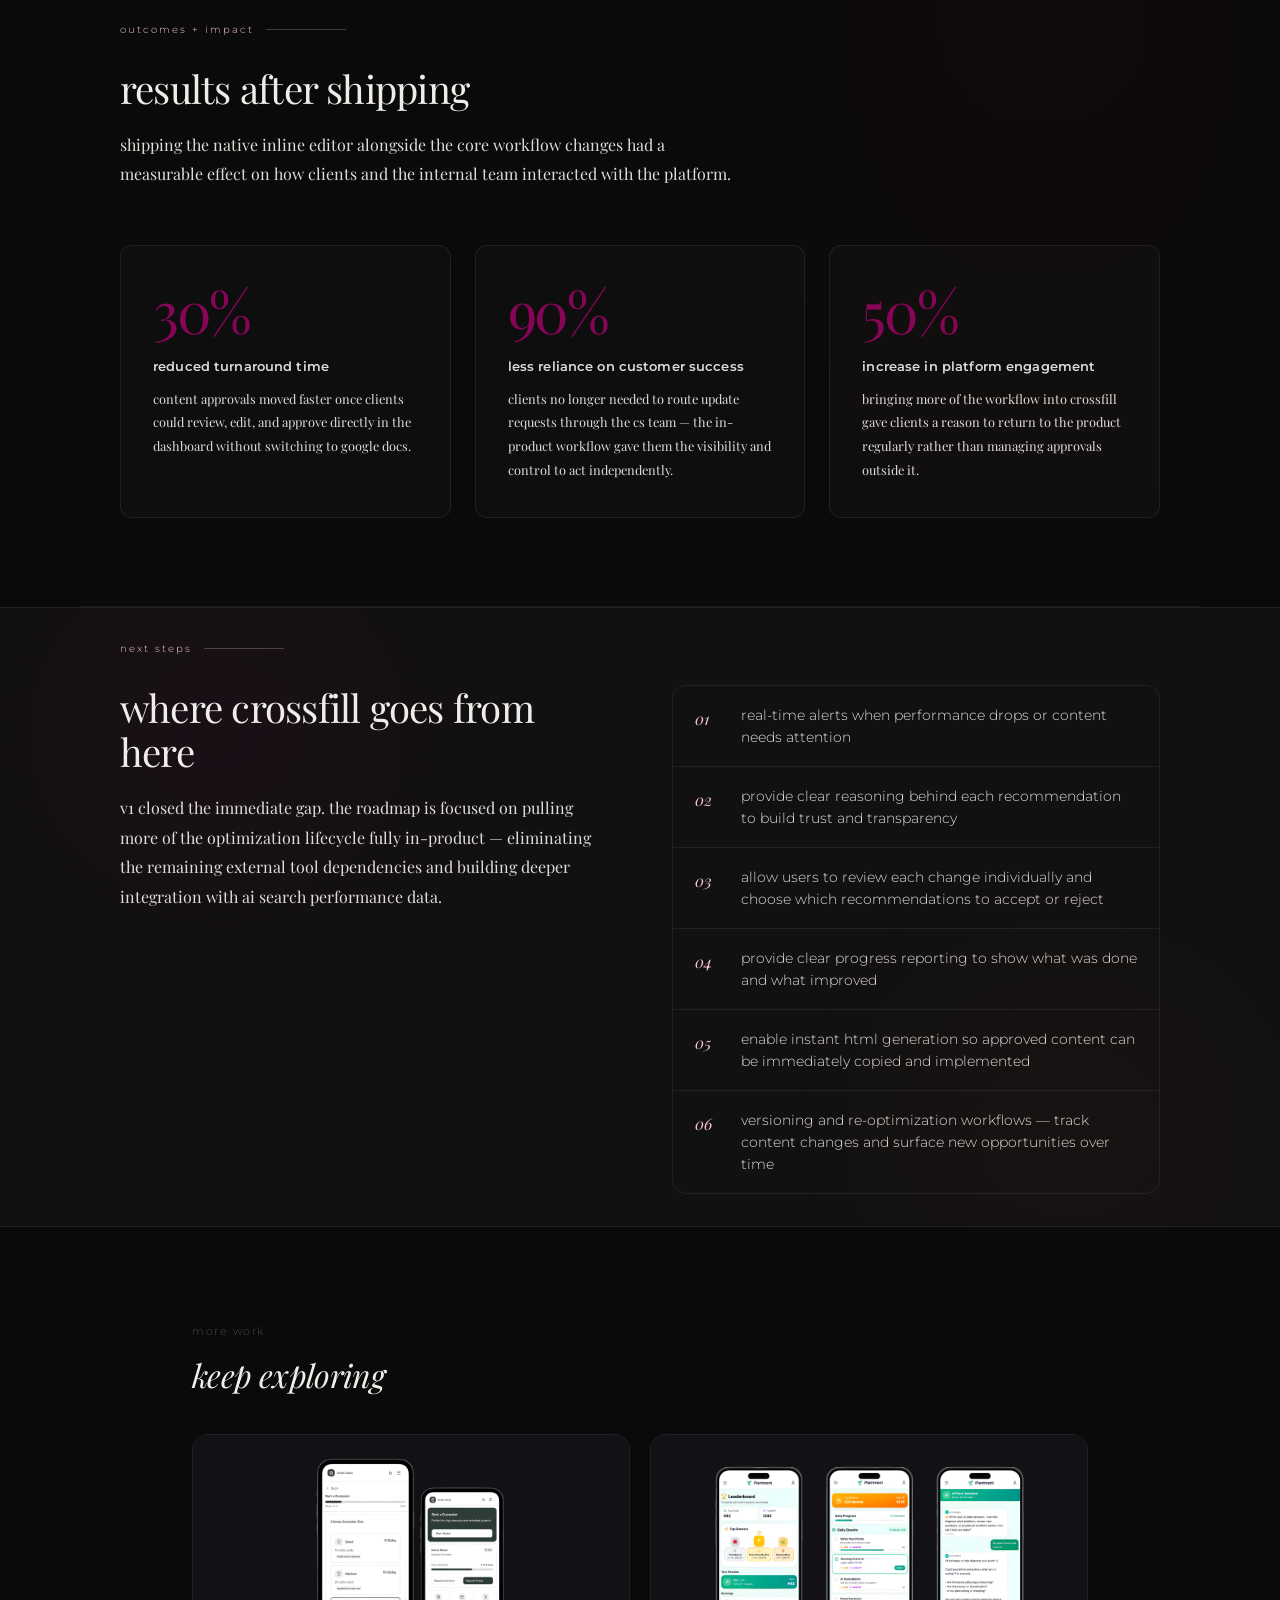
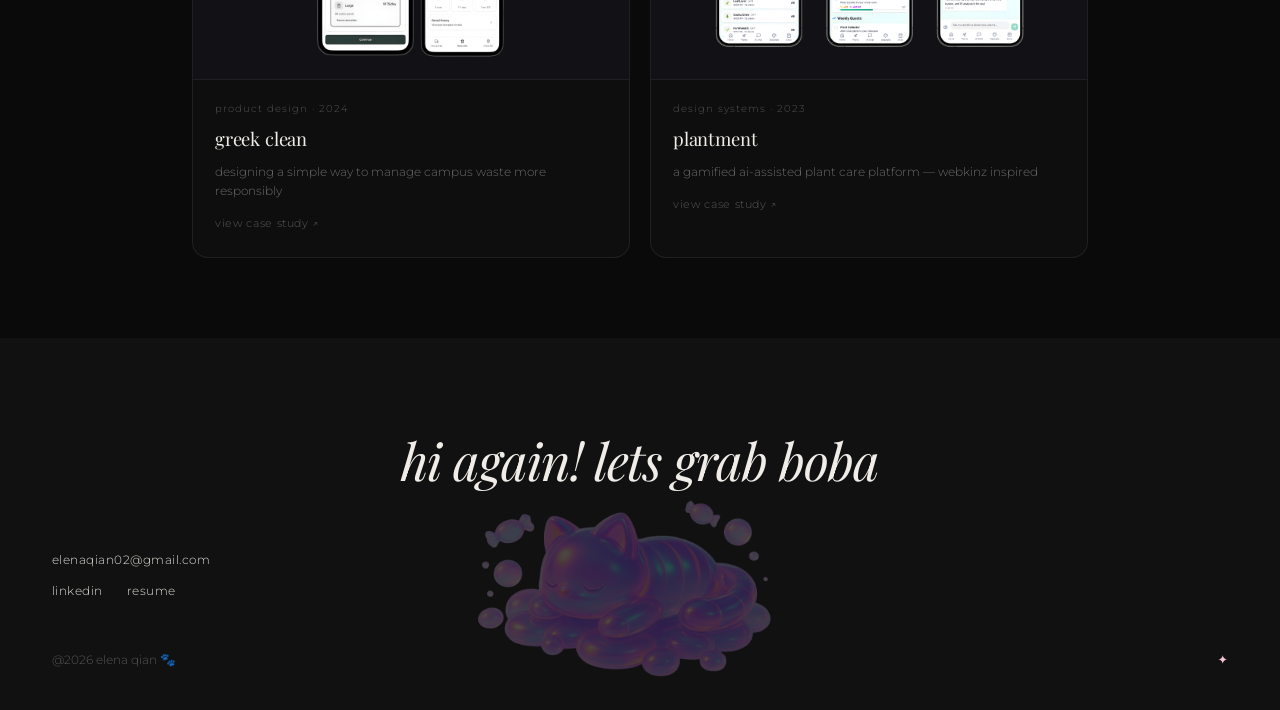
==== commit 1983ab79: "update" ====
--- a/crossfill.html
+++ b/crossfill.html
@@ -130,9 +130,15 @@
     .gate-hint {
       font-family: 'Montserrat', system-ui, sans-serif;
       font-size: 0.68rem;
-      color: rgba(255,255,255,0.18);
+      color: rgba(255,255,255,0.65);
       margin-top: 24px;
       letter-spacing: 0.04em;
+      line-height: 1.7;
+    }
+    .gate-hint-sub {
+      font-size: 0.6rem;
+      font-style: italic;
+      color: rgba(255,255,255,0.42);
     }
   </style>
 </head>
@@ -197,11 +203,11 @@
       <div class="gate-eyebrow">case study</div>
       <h1 class="gate-title">crossfill</h1>
       <div class="gate-input-wrap" id="gateWrap">
-        <input class="gate-input" id="gateInput" type="password" placeholder="enter passcode" autocomplete="off" spellcheck="false"/>
+        <input class="gate-input" id="gateInput" type="text" placeholder="enter passcode" autocomplete="off" spellcheck="false"/>
         <button class="gate-submit" onclick="checkGate()">enter →</button>
       </div>
       <div class="gate-error" id="gateError"></div>
-      <div class="gate-hint">password on resume for </div>
+      <div class="gate-hint">this case study is private. enter the password to continue.<br><em class="gate-hint-sub">hint: its my favorite drink</em></div>
     </div>
   </div>
 
@@ -236,14 +242,14 @@
   <!-- ── Nav ── -->
   <nav id="nav">
     <div class="nav-pill">
-      <a href="index.html" class="nav-link">home</a>
+      <a href="/" class="nav-link">home</a>
       <a href="playground.html" class="nav-link">playground</a>
       <a href="resume.html" class="nav-link">resume</a>
     </div>
   </nav>
 
   <!-- ── Back ── -->
-  <a href="index.html" class="cs-back">
+  <a href="/" class="cs-back">
     <svg width="14" height="14" viewBox="0 0 24 24" fill="none" stroke="currentColor" stroke-width="2" stroke-linecap="round" stroke-linejoin="round"><path d="M19 12H5M12 5l-7 7 7 7"/></svg>
     back
   </a>
@@ -273,6 +279,7 @@
        HERO
   ══════════════════════════════ -->
   <section class="cs-hero" id="hero">
+    <canvas id="cfNet" aria-hidden="true"></canvas>
     <img src="images/crossfill.png" alt="" class="cs-hero__img" aria-hidden="true" />
 
     <div class="cs-hero__eyebrow">
@@ -369,9 +376,9 @@
   <!-- ══════════════════════════════
        OBJECTIVE
   ══════════════════════════════ -->
-  <div class="cs-section--full cs-section--dark cs-section--parallax" id="objective" style="overflow:visible;border-bottom:none">
-    <img src="images/dashsketch.png" alt="" class="cs-parallax-bg" aria-hidden="true" id="objectiveBg" style="top:5%;width:90%;max-width:980px;opacity:0.07;-webkit-mask-image:linear-gradient(to bottom,rgba(0,0,0,1) 60%,rgba(0,0,0,0));mask-image:linear-gradient(to bottom,rgba(0,0,0,1) 60%,rgba(0,0,0,0))" />
-    <section class="cs-section" style="position:relative;z-index:1">
+  <div class="cs-section--full cs-section--dark" id="objective" style="border-bottom:none">
+    <img src="images/dashsketch.png" alt="" class="cs-parallax-bg" aria-hidden="true" style="width:90%;max-width:980px;opacity:0.07;-webkit-mask-image:linear-gradient(to bottom,rgba(0,0,0,1) 60%,rgba(0,0,0,0));mask-image:linear-gradient(to bottom,rgba(0,0,0,1) 60%,rgba(0,0,0,0))" />
+    <section class="cs-section" style="position:relative;z-index:1;padding-top:56px">
       <div class="cs-section-label">objective</div>
       <div class="cs-cols">
         <div>
@@ -413,7 +420,7 @@
        UNDERSTANDING EXISTING SYSTEM
   ══════════════════════════════ -->
   <div class="cs-section--full cs-section--dark" id="existing" style="border-top:none">
-    <section class="cs-section">
+    <section class="cs-section" style="padding-top:56px">
       <div class="cs-section-label">understanding the existing system</div>
       <h2 class="cs-section-title">mapping what we actually had</h2>
       <p class="cs-body" style="max-width:720px">before designing solutions, i audited the current product and the external tools teams were using alongside it. the goal was to understand where each tool started and stopped. i started by sitting in on customer success calls and mapping the process step by step.</p>
@@ -1688,23 +1695,6 @@
       });
     });
 
-    // Parallax background for objective section
-    const objectiveBg = document.getElementById('objectiveBg');
-    const objectiveSection = document.getElementById('objective');
-    if (objectiveBg && objectiveSection) {
-      function rafParallax() {
-        const rect = objectiveSection.getBoundingClientRect();
-        const sectionH = rect.height;
-        const imgH = objectiveBg.offsetHeight;
-        // progress 0 = section top at viewport top, 1 = section bottom at viewport bottom
-        const progress = Math.min(1, Math.max(0, -rect.top / (sectionH - window.innerHeight)));
-        const maxTravel = sectionH - imgH;
-        const offset = Math.max(0, maxTravel) * progress;
-        objectiveBg.style.transform = `translateX(-50%) translateY(${offset}px)`;
-        requestAnimationFrame(rafParallax);
-      }
-      requestAnimationFrame(rafParallax);
-    }
   </script>
 
   <script>
@@ -1723,5 +1713,441 @@
       obs.observe(wrap);
     })();
   </script>
+
+  <!-- ══════════════════════════════
+       TECH ANIMATIONS
+  ══════════════════════════════ -->
+  <style>
+    /* ── Data-stream canvas behind hero ── */
+    #cfNet {
+      position: absolute;
+      inset: 0;
+      width: 100%;
+      height: 100%;
+      z-index: 0;
+      pointer-events: none;
+      opacity: 0.75;
+    }
+
+    /* ── Typewriter cursor ── */
+    .cf-cursor {
+      display: inline-block;
+      width: 2px;
+      height: 0.9em;
+      background: rgba(236,48,77,0.75);
+      margin-left: 2px;
+      vertical-align: text-bottom;
+      animation: cfBlink 1s step-end infinite;
+    }
+    @keyframes cfBlink {
+      0%, 100% { opacity: 1; }
+      50%       { opacity: 0; }
+    }
+
+    /* ── Stat glow burst ── */
+    @keyframes cfStatBurst {
+      0%   { text-shadow: 0 0 24px rgba(236,48,77,0.9), 0 0 48px rgba(149,4,96,0.55); }
+      100% { text-shadow: none; }
+    }
+    .cf-burst { animation: cfStatBurst 0.6s ease forwards; }
+
+    /* ── Card mouse-follow glow ── */
+    .cs-card { position: relative; overflow: hidden; }
+    .cs-card::before {
+      content: '';
+      position: absolute;
+      inset: 0;
+      background: radial-gradient(
+        circle at var(--cfx, 50%) var(--cfy, 50%),
+        rgba(149,4,96,0.14) 0%,
+        transparent 65%
+      );
+      opacity: 0;
+      transition: opacity 0.3s;
+      pointer-events: none;
+      z-index: 0;
+    }
+    .cs-card:hover::before { opacity: 1; }
+
+    /* ── Animated gradient flow on scroll progress bar ── */
+    #csProgress {
+      background: linear-gradient(
+        90deg,
+        rgba(149,4,96,0.9) 0%,
+        rgba(236,48,77,0.9) 40%,
+        rgba(255,120,150,0.8) 70%,
+        rgba(149,4,96,0.9) 100%
+      ) !important;
+      background-size: 200% 100% !important;
+      animation: cfFlow 2.2s linear infinite;
+    }
+    @keyframes cfFlow {
+      from { background-position: 0% 0%; }
+      to   { background-position: -200% 0%; }
+    }
+
+    @media (prefers-reduced-motion: reduce) {
+      #cfNet, .cf-cursor, .cf-burst { display: none !important; }
+      #csProgress { animation: none !important; }
+    }
+  </style>
+
+  <script>
+  (function () {
+
+    /* ══════════════════════════════════════════════
+       1. DATA-STREAM CANVAS
+       Horizontal rail lines across the hero.
+       Glowing "data packets" travel along each rail.
+       Distinct from organic particles — looks like
+       a live pipeline / telemetry feed.
+    ══════════════════════════════════════════════ */
+    const canvas = document.getElementById('cfNet');
+    if (!canvas) return;
+    const ctx = canvas.getContext('2d');
+    let W = 0, H = 0, rails = [];
+
+    const COLORS = [
+      [149,  4, 96],
+      [236, 48, 77],
+      [255,120,150],
+      [180, 30,120],
+      [210, 60,100],
+    ];
+
+    function resize() {
+      const hero = canvas.parentElement;
+      W = canvas.width  = hero.offsetWidth;
+      H = canvas.height = hero.offsetHeight;
+      buildRails();
+    }
+
+    function buildRails() {
+      const count = Math.floor(H / 38); // one rail every ~38px
+      rails = Array.from({ length: count }, (_, i) => {
+        const y = (i + 0.5) * (H / count) + (Math.random() - 0.5) * 10;
+        return {
+          y,
+          packets: Array.from({ length: Math.floor(1 + Math.random() * 2) }, () =>
+            makePacket(y)
+          ),
+        };
+      });
+    }
+
+    function makePacket(y) {
+      const col = COLORS[Math.floor(Math.random() * COLORS.length)];
+      return {
+        x:     Math.random() * W,
+        y,
+        spd:   0.12 + Math.random() * 0.18,   // px / frame
+        len:   28 + Math.random() * 55,       // trail length
+        col,
+        alpha: 0.35 + Math.random() * 0.35,
+      };
+    }
+
+    function drawStream() {
+      ctx.clearRect(0, 0, W, H);
+
+      for (const rail of rails) {
+        // Rail line — very faint
+        ctx.strokeStyle = `rgba(149,4,96,0.07)`;
+        ctx.lineWidth = 0.5;
+        ctx.beginPath();
+        ctx.moveTo(0, rail.y);
+        ctx.lineTo(W, rail.y);
+        ctx.stroke();
+
+        for (const p of rail.packets) {
+          // Advance
+          p.x += p.spd;
+          if (p.x - p.len > W) p.x = -p.len;
+
+          // Trail gradient
+          const grd = ctx.createLinearGradient(p.x - p.len, 0, p.x, 0);
+          const [r,g,b] = p.col;
+          grd.addColorStop(0, `rgba(${r},${g},${b},0)`);
+          grd.addColorStop(0.6, `rgba(${r},${g},${b},${p.alpha * 0.4})`);
+          grd.addColorStop(1, `rgba(${r},${g},${b},${p.alpha})`);
+
+          ctx.strokeStyle = grd;
+          ctx.lineWidth = 1;
+          ctx.beginPath();
+          ctx.moveTo(p.x - p.len, p.y);
+          ctx.lineTo(p.x, p.y);
+          ctx.stroke();
+
+          // Leading dot
+          const dotGrd = ctx.createRadialGradient(p.x, p.y, 0, p.x, p.y, 5);
+          dotGrd.addColorStop(0, `rgba(${r},${g},${b},${p.alpha + 0.2})`);
+          dotGrd.addColorStop(1, `rgba(${r},${g},${b},0)`);
+          ctx.fillStyle = dotGrd;
+          ctx.beginPath();
+          ctx.arc(p.x, p.y, 5, 0, Math.PI * 2);
+          ctx.fill();
+        }
+      }
+
+      requestAnimationFrame(drawStream);
+    }
+
+    resize();
+    drawStream();
+    window.addEventListener('resize', resize);
+
+
+    /* ══════════════════════════════════════════════
+       2. TYPEWRITER ON TAGLINE
+    ══════════════════════════════════════════════ */
+    function startTypewriter() {
+      const el = document.querySelector('.cs-hero__tagline');
+      if (!el || el.dataset.typed) return;
+      el.dataset.typed = '1';
+      const text = el.textContent.trim();
+      el.textContent = '';
+      const cursor = document.createElement('span');
+      cursor.className = 'cf-cursor';
+      el.appendChild(cursor);
+      let i = 0;
+      (function type() {
+        if (i < text.length) {
+          cursor.before(document.createTextNode(text[i++]));
+          setTimeout(type, 26 + Math.random() * 16);
+        } else {
+          setTimeout(() => {
+            cursor.style.transition = 'opacity 0.5s';
+            cursor.style.opacity = '0';
+            setTimeout(() => cursor.remove(), 500);
+          }, 2200);
+        }
+      }());
+    }
+
+    const gate = document.getElementById('gate');
+    if (!gate || gate.classList.contains('unlocked')) {
+      setTimeout(startTypewriter, 500);
+    } else {
+      const gateObs = new MutationObserver(() => {
+        if (gate.classList.contains('unlocked')) {
+          setTimeout(startTypewriter, 700);
+          gateObs.disconnect();
+        }
+      });
+      gateObs.observe(gate, { attributes: true, attributeFilter: ['class'] });
+    }
+
+
+    /* ══════════════════════════════════════════════
+       3. STAT COUNTERS
+    ══════════════════════════════════════════════ */
+    document.querySelectorAll('.cs-stat__num').forEach(el => {
+      const original = el.textContent.trim();
+      const num = parseInt(original.replace(/[^0-9]/g, ''), 10);
+      if (isNaN(num) || num === 0) return;
+      const prefix = original.match(/^[^0-9]*/)?.[0] || '';
+      const suffix = original.match(/[^0-9]+$/)?.[0] || '';
+      let fired = false;
+      const obs = new IntersectionObserver(entries => {
+        if (!entries[0].isIntersecting || fired) return;
+        fired = true; obs.disconnect();
+        const dur = 1100;
+        (function step(ts, start) {
+          if (!start) start = ts;
+          const t = Math.min((ts - start) / dur, 1);
+          const eased = 1 - Math.pow(1 - t, 3);
+          el.textContent = prefix + Math.round(eased * num) + suffix;
+          if (t < 1) requestAnimationFrame(ts2 => step(ts2, start));
+          else { el.textContent = original; el.classList.add('cf-burst'); }
+        }(performance.now(), null));
+      }, { threshold: 0.7 });
+      obs.observe(el);
+    });
+
+
+    /* ══════════════════════════════════════════════
+       4. CARD MOUSE-FOLLOW GLOW
+    ══════════════════════════════════════════════ */
+    document.querySelectorAll('.cs-card').forEach(card => {
+      card.addEventListener('mousemove', e => {
+        const rect = card.getBoundingClientRect();
+        card.style.setProperty('--cfx', ((e.clientX - rect.left) / rect.width  * 100) + '%');
+        card.style.setProperty('--cfy', ((e.clientY - rect.top)  / rect.height * 100) + '%');
+      });
+    });
+
+  }());
+  </script>
+
+  <!-- ══════════════════════════════
+       SCROLL ANIMATIONS
+  ══════════════════════════════ -->
+  <style>
+
+    /* ── Animated dark-section background blobs ── */
+    .cf-dark-bg {
+      position: absolute;
+      inset: 0;
+      pointer-events: none;
+      z-index: 0;
+      overflow: hidden;
+    }
+    .cf-dark-bg::before,
+    .cf-dark-bg::after {
+      content: '';
+      position: absolute;
+      border-radius: 50%;
+      filter: blur(80px);
+      opacity: 0.55;
+    }
+    /* blob A — upper left, magenta */
+    .cf-dark-bg::before {
+      width: 50%; height: 60%;
+      top: -10%; left: -8%;
+      background: radial-gradient(circle, rgba(149,4,96,0.18) 0%, transparent 70%);
+      animation: cfBlobA 16s ease-in-out infinite;
+    }
+    /* blob B — lower right, crimson */
+    .cf-dark-bg::after {
+      width: 45%; height: 55%;
+      bottom: -12%; right: -6%;
+      background: radial-gradient(circle, rgba(236,48,77,0.12) 0%, transparent 70%);
+      animation: cfBlobB 20s ease-in-out infinite;
+    }
+    @keyframes cfBlobA {
+      0%,100% { transform: translate(0,0) scale(1); }
+      33%      { transform: translate(6%, 8%) scale(1.08); }
+      66%      { transform: translate(-4%, -5%) scale(0.94); }
+    }
+    @keyframes cfBlobB {
+      0%,100% { transform: translate(0,0) scale(1); }
+      40%      { transform: translate(-8%, -6%) scale(1.1); }
+      70%      { transform: translate(5%, 4%) scale(0.96); }
+    }
+
+    /* Subtle variant for non-dark (light bg) sections */
+    .cf-dark-bg--subtle::before { opacity: 0.28; }
+    .cf-dark-bg--subtle::after  { opacity: 0.22; }
+
+    /* Ensure section children stack above bg */
+    .cf-dark-wrap { position: relative; }
+    .cf-dark-wrap > *:not(.cf-dark-bg):not(.cs-parallax-bg) { position: relative; z-index: 1; }
+    .cs-parallax-bg { position: absolute !important; }
+
+    /* ── Callout glow on entrance ── */
+    @keyframes cfCalloutPulse {
+      0%   { border-left-color: rgba(249,196,212,0.15); box-shadow: none; }
+      35%  { border-left-color: rgba(236,48,77,0.7);
+             box-shadow: -4px 0 32px rgba(149,4,96,0.25), 0 0 60px rgba(149,4,96,0.08); }
+      100% { border-left-color: rgba(249,196,212,0.5); box-shadow: none; }
+    }
+    .cs-callout.cf-glow { animation: cfCalloutPulse 2s cubic-bezier(0.16,1,0.3,1) forwards; }
+
+    /* ── Divider: line grows from center ── */
+    .cs-divider {
+      position: relative;
+      overflow: visible;
+    }
+    .cf-divider-line {
+      position: absolute;
+      top: 0; left: 50%;
+      height: 1px;
+      width: 0;
+      transform: translateX(-50%);
+      background: linear-gradient(90deg,
+        transparent,
+        rgba(149,4,96,0.55),
+        rgba(236,48,77,0.45),
+        rgba(149,4,96,0.55),
+        transparent
+      );
+      transition: width 1.4s cubic-bezier(0.16,1,0.3,1);
+      pointer-events: none;
+    }
+    .cf-divider-line.cf-in { width: 65%; }
+
+    @media (prefers-reduced-motion: reduce) {
+      .cf-dark-bg::before, .cf-dark-bg::after { animation: none !important; }
+      .cs-callout.cf-glow { animation: none !important; }
+      .cf-divider-line { width: 65% !important; transition: none !important; }
+    }
+  </style>
+
+  <script>
+  (function () {
+    if (window.matchMedia('(prefers-reduced-motion: reduce)').matches) return;
+
+    /* ── 1. ANIMATED BACKGROUNDS — dark wrappers + all inner sections ── */
+    // Dark section outer wrappers
+    document.querySelectorAll('.cs-section--dark').forEach(section => {
+      section.classList.add('cf-dark-wrap');
+      const bg = document.createElement('div');
+      bg.className = 'cf-dark-bg';
+      section.insertBefore(bg, section.firstChild);
+    });
+    // Non-dark content sections (Problem, CS Insights, V0, Native Editor…)
+    document.querySelectorAll('section.cs-section').forEach(section => {
+      // Skip if already inside a dark wrapper that got a blob
+      if (section.closest('.cs-section--dark')) return;
+      section.classList.add('cf-dark-wrap');
+      const bg = document.createElement('div');
+      bg.className = 'cf-dark-bg cf-dark-bg--subtle';
+      section.insertBefore(bg, section.firstChild);
+    });
+
+
+    /* ── 2. DIVIDER GLOW LINES ── */
+    document.querySelectorAll('.cs-divider').forEach(div => {
+      const line = document.createElement('div');
+      line.className = 'cf-divider-line';
+      div.appendChild(line);
+    });
+
+
+    /* ── 3. OBSERVERS ── */
+    function startObservers() {
+      // Callout glow observer
+      const calloutObs = new IntersectionObserver(entries => {
+        entries.forEach(entry => {
+          if (!entry.isIntersecting) return;
+          entry.target.classList.add('cf-glow');
+          calloutObs.unobserve(entry.target);
+        });
+      }, { threshold: 0.3 });
+      document.querySelectorAll('.cs-callout').forEach(el => calloutObs.observe(el));
+
+      // Divider observer
+      const divObs = new IntersectionObserver(entries => {
+        entries.forEach(entry => {
+          if (!entry.isIntersecting) return;
+          entry.target.querySelector('.cf-divider-line')?.classList.add('cf-in');
+          divObs.unobserve(entry.target);
+        });
+      }, { threshold: 0.5 });
+      document.querySelectorAll('.cs-divider').forEach(el => divObs.observe(el));
+    }
+
+
+    /* ── 4. INIT — wait for gate if needed ── */
+    const gate = document.getElementById('gate');
+    function init() {
+      startObservers();
+    }
+
+    if (!gate || gate.classList.contains('unlocked')) {
+      init();
+    } else {
+      const gObs = new MutationObserver(() => {
+        if (gate.classList.contains('unlocked')) {
+          gObs.disconnect();
+          // Brief delay so gate fade completes
+          setTimeout(init, 400);
+        }
+      });
+      gObs.observe(gate, { attributes: true, attributeFilter: ['class'] });
+    }
+
+  }());
+  </script>
 </body>
 </html>
--- a/css/style.css
+++ b/css/style.css
@@ -194,9 +194,39 @@
   margin-bottom:  12px;
   opacity:        0;
   transform:      translateY(40px);
+  position:       relative;
+  z-index:        1;
+  display:        block;
 }
 
 .hero-name-accent { color: #6B3EFF; }
+
+/* Sketch image floating behind the name */
+@keyframes sketchFloat {
+  0%   { transform: translateX(-50%) translateY(0px)   scale(1.00); }
+  30%  { transform: translateX(-50%) translateY(-10px) scale(1.02); }
+  65%  { transform: translateX(-50%) translateY(-5px)  scale(1.01); }
+  100% { transform: translateX(-50%) translateY(0px)   scale(1.00); }
+}
+.hero-name-wrap {
+  position:   relative;
+  display:    inline-block;
+}
+.hero-sketch {
+  position:   absolute;
+  top:        180px;
+  bottom:     28%;
+  left:       50%;
+  transform:  translateX(-50%);
+  width:      auto;
+  height:     auto;
+  min-width:  clamp(540px, 72vw, 990px);
+  opacity:    0.22;
+  z-index:    0;
+  pointer-events: none;
+  mix-blend-mode: screen;
+  animation:  sketchFloat 9s ease-in-out infinite;
+}
 
 .hero-pronunciation {
   font-size:  0.9rem;
@@ -295,9 +325,9 @@
 .star-parallax { display: flex; }
 
 /* Positions relative to the illustration container */
-.star-a { top:  16%;  left:  12%;  }  /* small outline — upper-left  */
+.star-a { top:  36%;  left:  -4%;  }  /* small outline — upper-left  */
 .star-b { bottom: 14%; right: 10%; }  /* large filled  — lower-right */
-.star-c { bottom: 24%; right: 26%; }  /* medium filled — beside b    */
+.star-c { bottom: 30%; right: 20%; }  /* medium filled — beside b    */
 
 .sparkle { display: block; }
 .sparkle--sm { width: 34px;  height: 34px;  }
@@ -317,6 +347,21 @@
   0%, 100% { transform: rotate(0deg)  scale(1);    }
   50%       { transform: rotate(22deg) scale(0.88); }
 }
+/* Slow independent floats for the two opaque blue stars */
+@keyframes starFloatB {
+  0%   { transform: translate(0px,   0px)   scale(1.00) rotate(0deg);  }
+  20%  { transform: translate(6px,  -9px)   scale(1.05) rotate(3deg);  }
+  45%  { transform: translate(9px,  -4px)   scale(1.08) rotate(1deg);  }
+  70%  { transform: translate(3px,   7px)   scale(1.03) rotate(-3deg); }
+  100% { transform: translate(0px,   0px)   scale(1.00) rotate(0deg);  }
+}
+@keyframes starFloatC {
+  0%   { transform: translate(0px,   0px)   scale(1.00) rotate(0deg);  }
+  25%  { transform: translate(-7px, -11px)  scale(1.06) rotate(-4deg); }
+  55%  { transform: translate(-5px,  6px)   scale(1.03) rotate(2deg);  }
+  80%  { transform: translate(4px,   3px)   scale(1.05) rotate(-1deg); }
+  100% { transform: translate(0px,   0px)   scale(1.00) rotate(0deg);  }
+}
 
 /* Entrance: stars pop in */
 @keyframes starAppear {
@@ -329,12 +374,12 @@
              starPulse  3.2s ease-in-out 1.3s infinite;
 }
 .star-idle--b {
-  animation: starAppear 0.6s cubic-bezier(0.16,1,0.3,1) 0.9s both,
-             starDrift  4.0s ease-in-out 1.5s infinite;
+  animation: starAppear  0.6s cubic-bezier(0.16,1,0.3,1) 0.9s both,
+             starFloatB  10s  ease-in-out                 1.5s infinite;
 }
 .star-idle--c {
-  animation: starAppear 0.6s cubic-bezier(0.16,1,0.3,1) 1.1s both,
-             starSpin   5.5s ease-in-out 1.7s infinite;
+  animation: starAppear  0.6s cubic-bezier(0.16,1,0.3,1) 1.1s both,
+             starFloatC  13s  ease-in-out                 1.7s infinite;
 }
 
 /* ═══════════════════════════════
@@ -372,6 +417,21 @@
 @keyframes marquee {
   from { transform: translateX(0); }
   to   { transform: translateX(-25%); }
+}
+
+/* Label below marquee */
+.work-label {
+  display:     flex;
+  align-items: center;
+  justify-content: flex-end;
+  gap:         6px;
+  padding:     20px 52px 0;
+  font-family: var(--serif);
+  font-style:  italic;
+  font-size:   0.92rem;
+  color:       var(--text-soft);
+  pointer-events: none;
+  user-select: none;
 }
 
 /* ═══════════════════════════════
@@ -526,33 +586,32 @@
   white-space: nowrap;
 }
 
-/* Desktop: pills hide, desc slides in on hover */
+/* Desktop: pills crossfade to desc on hover — grid overlay, no layout shift */
 @media (min-width: 769px) {
-  .project-card--ghost .project-desc {
-    opacity:    0;
-    transform:  translateY(8px);
-    transition: opacity 0.5s ease, transform 0.5s ease;
-    position: absolute;
-  }
-  .project-card--ghost .project-pills {
+  .project-swap {
+    display: grid;
+  }
+  .project-swap .project-pills,
+  .project-swap .project-desc {
+    grid-area: 1 / 1;
+    transition: opacity 0.28s ease;
+  }
+  .project-swap .project-pills {
     opacity: 1;
-    transform: translateY(0);
-    transition: opacity 0.35s ease, transform 0.35s ease;
-    position: relative;
-  }
-  .project-card--ghost:hover .project-desc {
-    opacity:   1;
-    transform: translateY(0);
-    position: relative;
-  }
-  .project-card--ghost:hover .project-pills {
+  }
+  .project-swap .project-desc {
     opacity: 0;
-    transform: translateY(-6px);
-    position: absolute;
     pointer-events: none;
-  }
-  .project-card--ghost .project-info {
-    position: relative;
+    margin: 0;
+    align-self: center;
+  }
+  .project-card--ghost:hover .project-swap .project-pills {
+    opacity: 0;
+    pointer-events: none;
+  }
+  .project-card--ghost:hover .project-swap .project-desc {
+    opacity: 1;
+    pointer-events: auto;
   }
 }
 
@@ -672,6 +731,9 @@
   padding:       26px 0;
   border-bottom: 1px solid var(--border);
   gap:           0;
+}
+.exp-item:last-child {
+  border-bottom: none;
 }
 .exp-item__top {
   display:         flex;
@@ -997,6 +1059,14 @@
   .nav-link  { font-size: 0.8rem; }
   .bear-follower { display: none; }
 
+  /* Sketch — tablet */
+  .hero-sketch {
+    top:       100px;
+    bottom:    auto;
+    min-width: clamp(360px, 80vw, 680px);
+    opacity:   0.20;
+  }
+
   /* Hero */
   .hero { padding: 110px 28px 80px; }
   .hero-illustration {
@@ -1060,6 +1130,16 @@
     font-size: clamp(2.2rem, 11vw, 3.2rem);
   }
   .hero-center { position: static; transform: none; text-align: left; margin-top: 16px; }
+
+  /* Sketch — mobile: center relative to hero, smaller */
+  .hero-sketch {
+    position:  absolute;
+    top:       60px;
+    bottom:    auto;
+    left:      50%;
+    min-width: clamp(280px, 90vw, 420px);
+    opacity:   0.16;
+  }
   .hero-sub { position: static; font-size: 0.95rem; max-width: 100%; margin-top: 20px; }
   .hero-pronunciation { font-size: 0.8rem; }
   .hero-story-link { position: static !important; margin-top: 32px; }
--- a/css/case-study.css
+++ b/css/case-study.css
@@ -174,7 +174,7 @@
 .cs-hero__tagline {
   font-family:   var(--serif);
   font-style:    italic;
-  font-size:     clamp(1rem, 2vw, 1.45rem);
+  font-size:     clamp(0.78rem, 1.4vw, 1rem);
   color:         var(--text-soft);
   max-width:     600px;
   line-height:   1.55;
@@ -226,7 +226,7 @@
   border-top:    1px solid var(--border);
   border-bottom: 1px solid var(--border);
 }
-.cs-section--dark .cs-section { padding: 88px 80px; }
+.cs-section--dark .cs-section { padding: 32px 80px; }
 
 .cs-section-label {
   display:        flex;
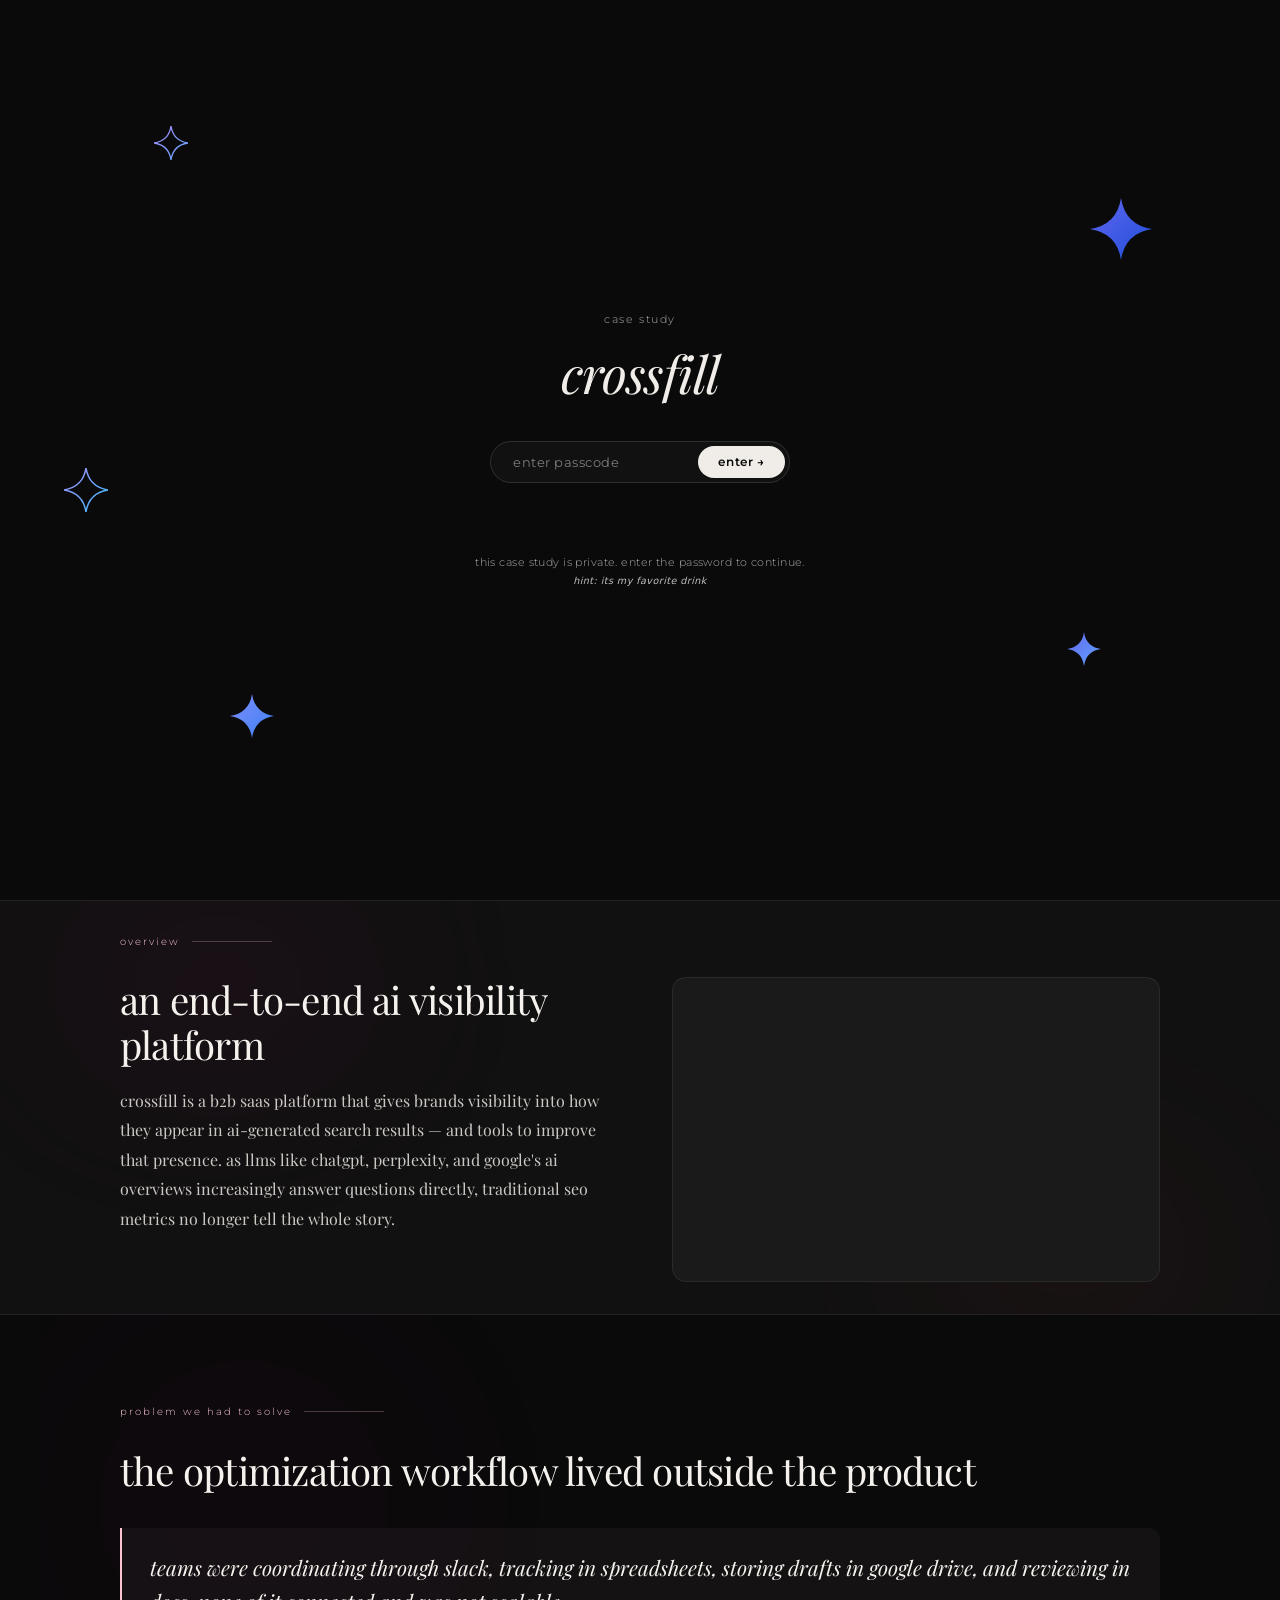
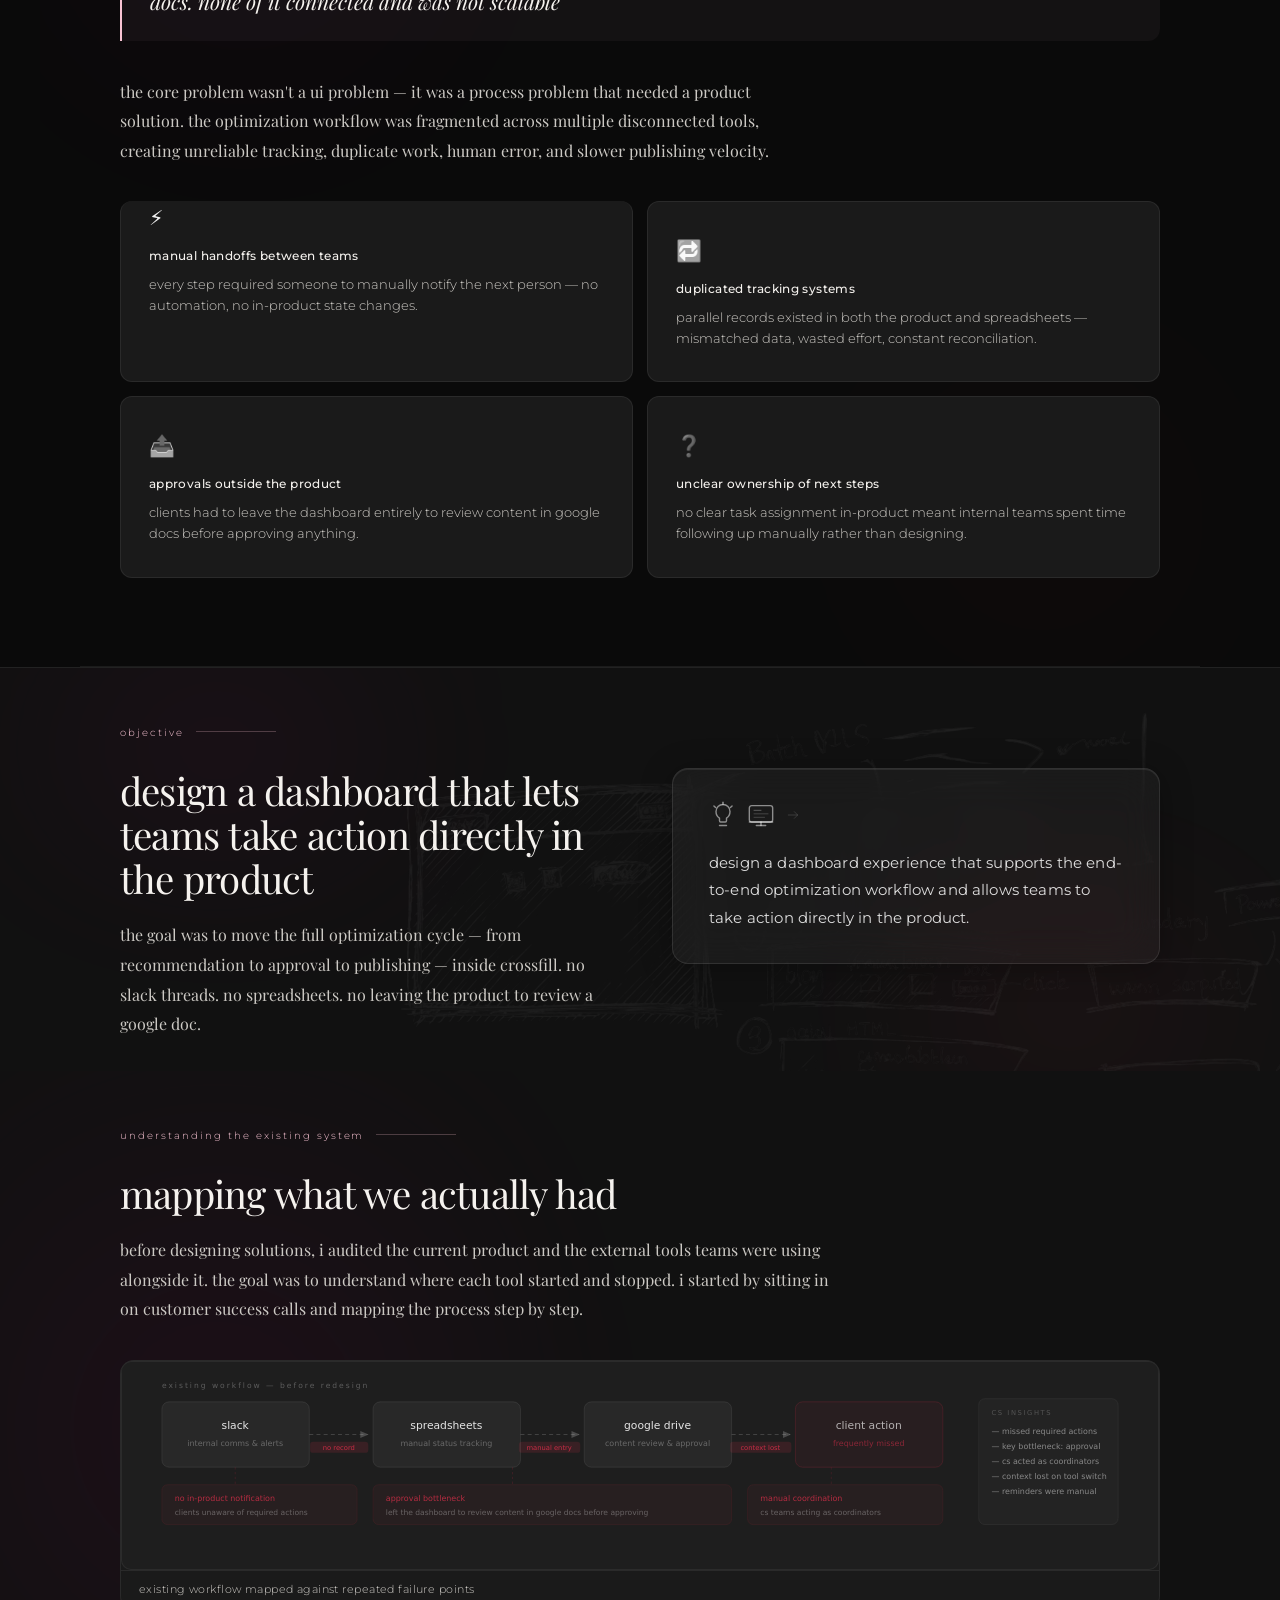
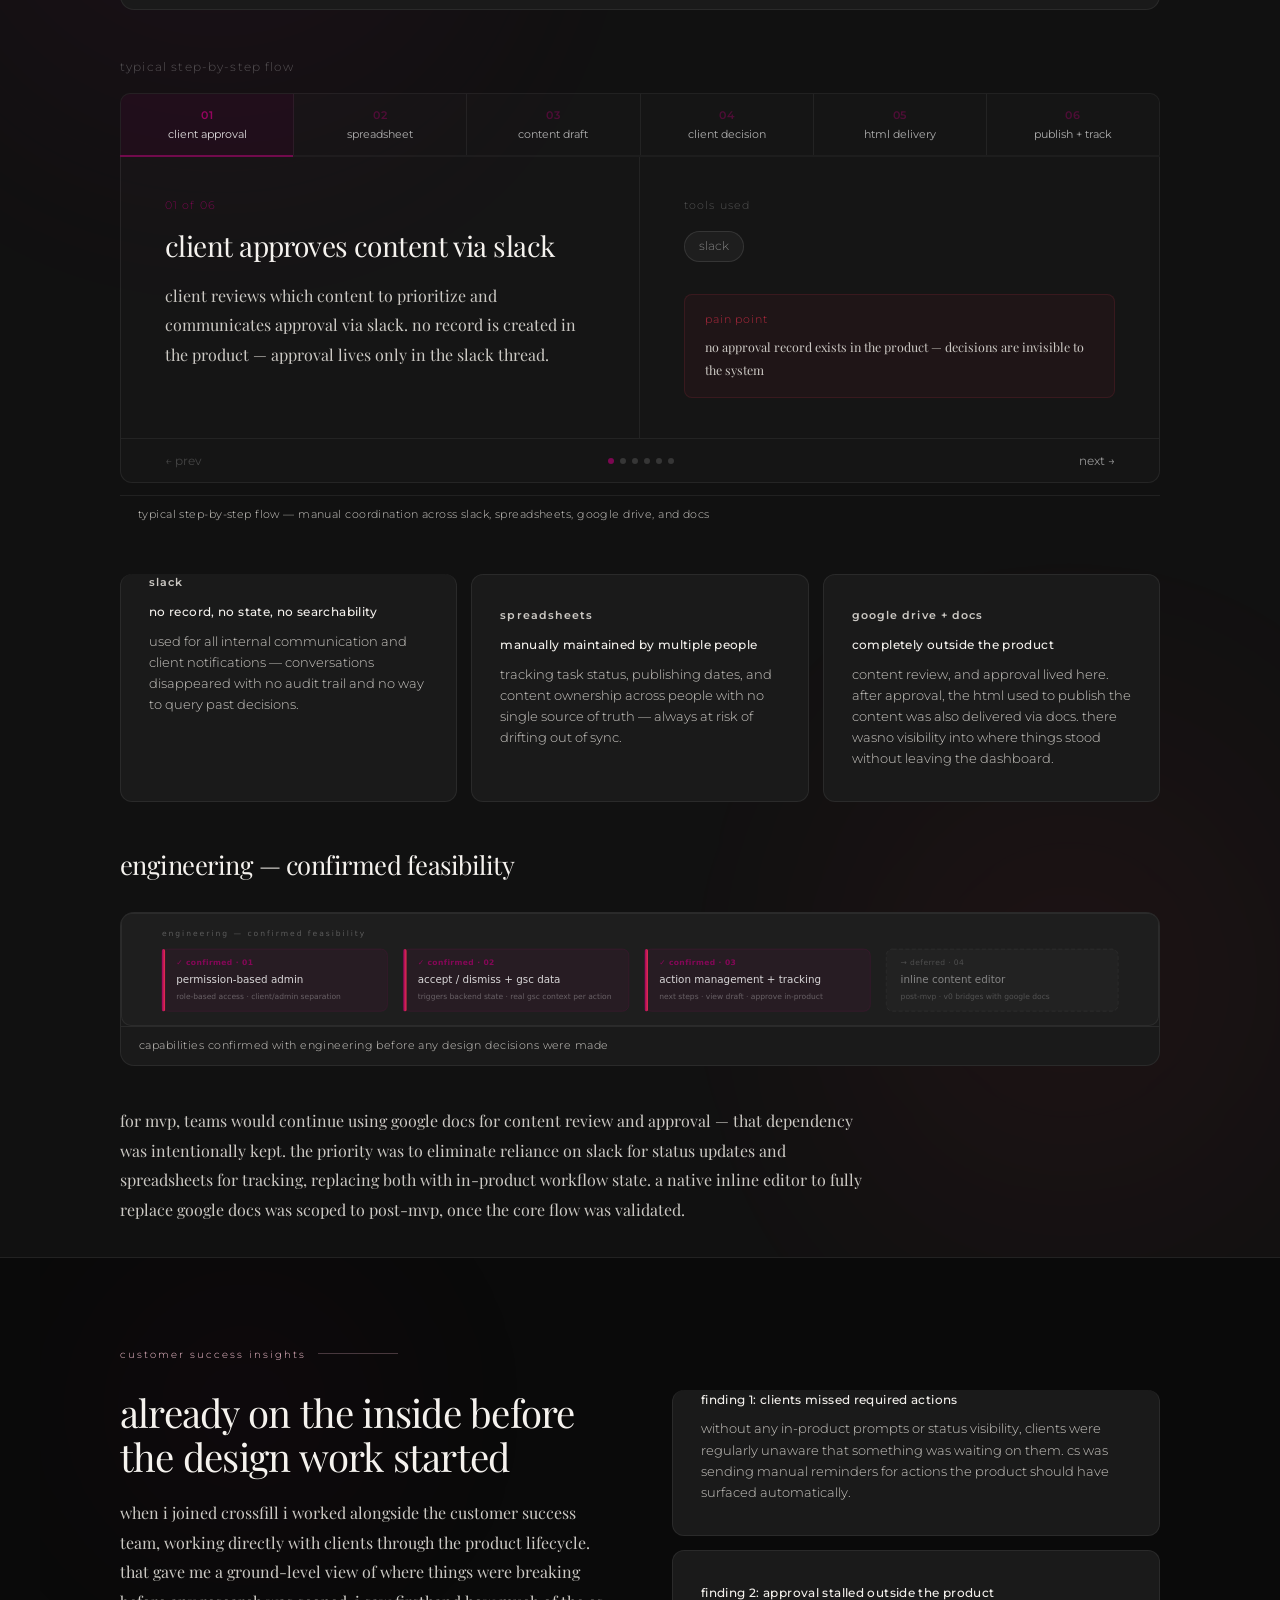
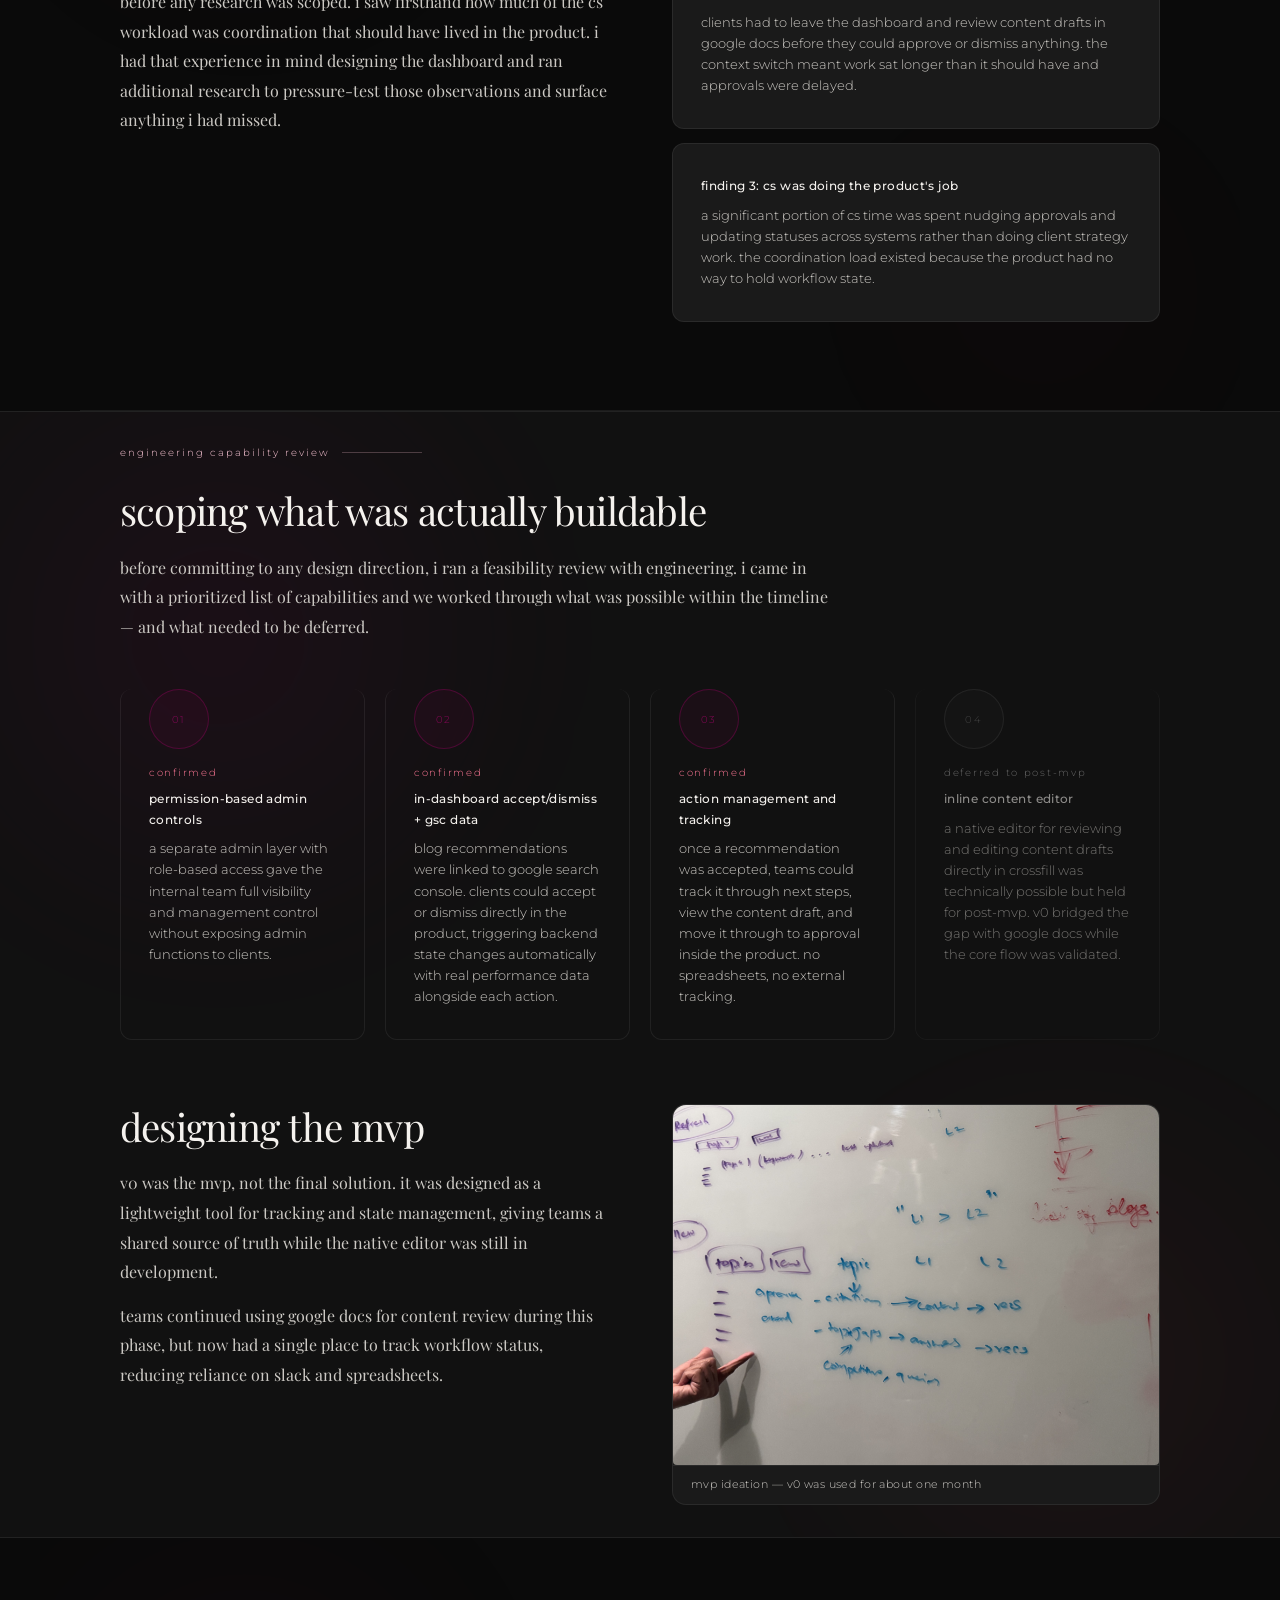
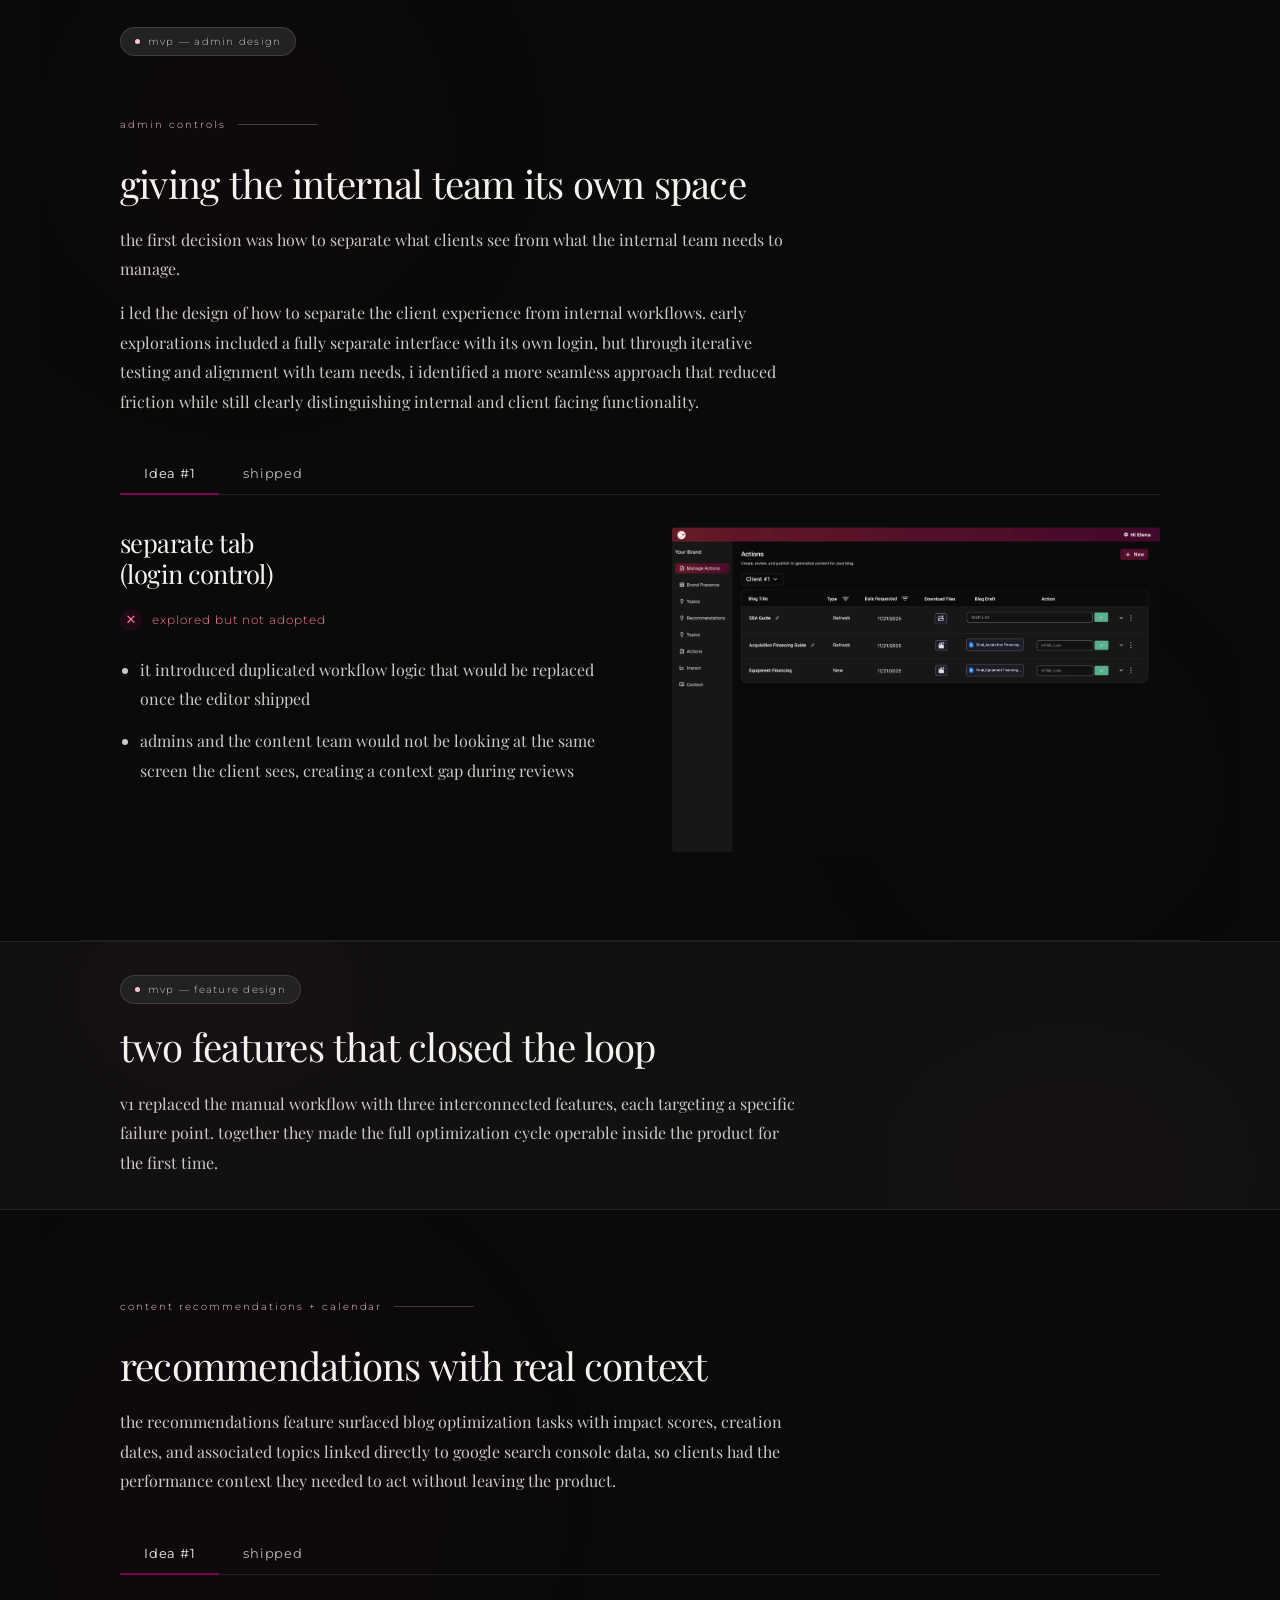
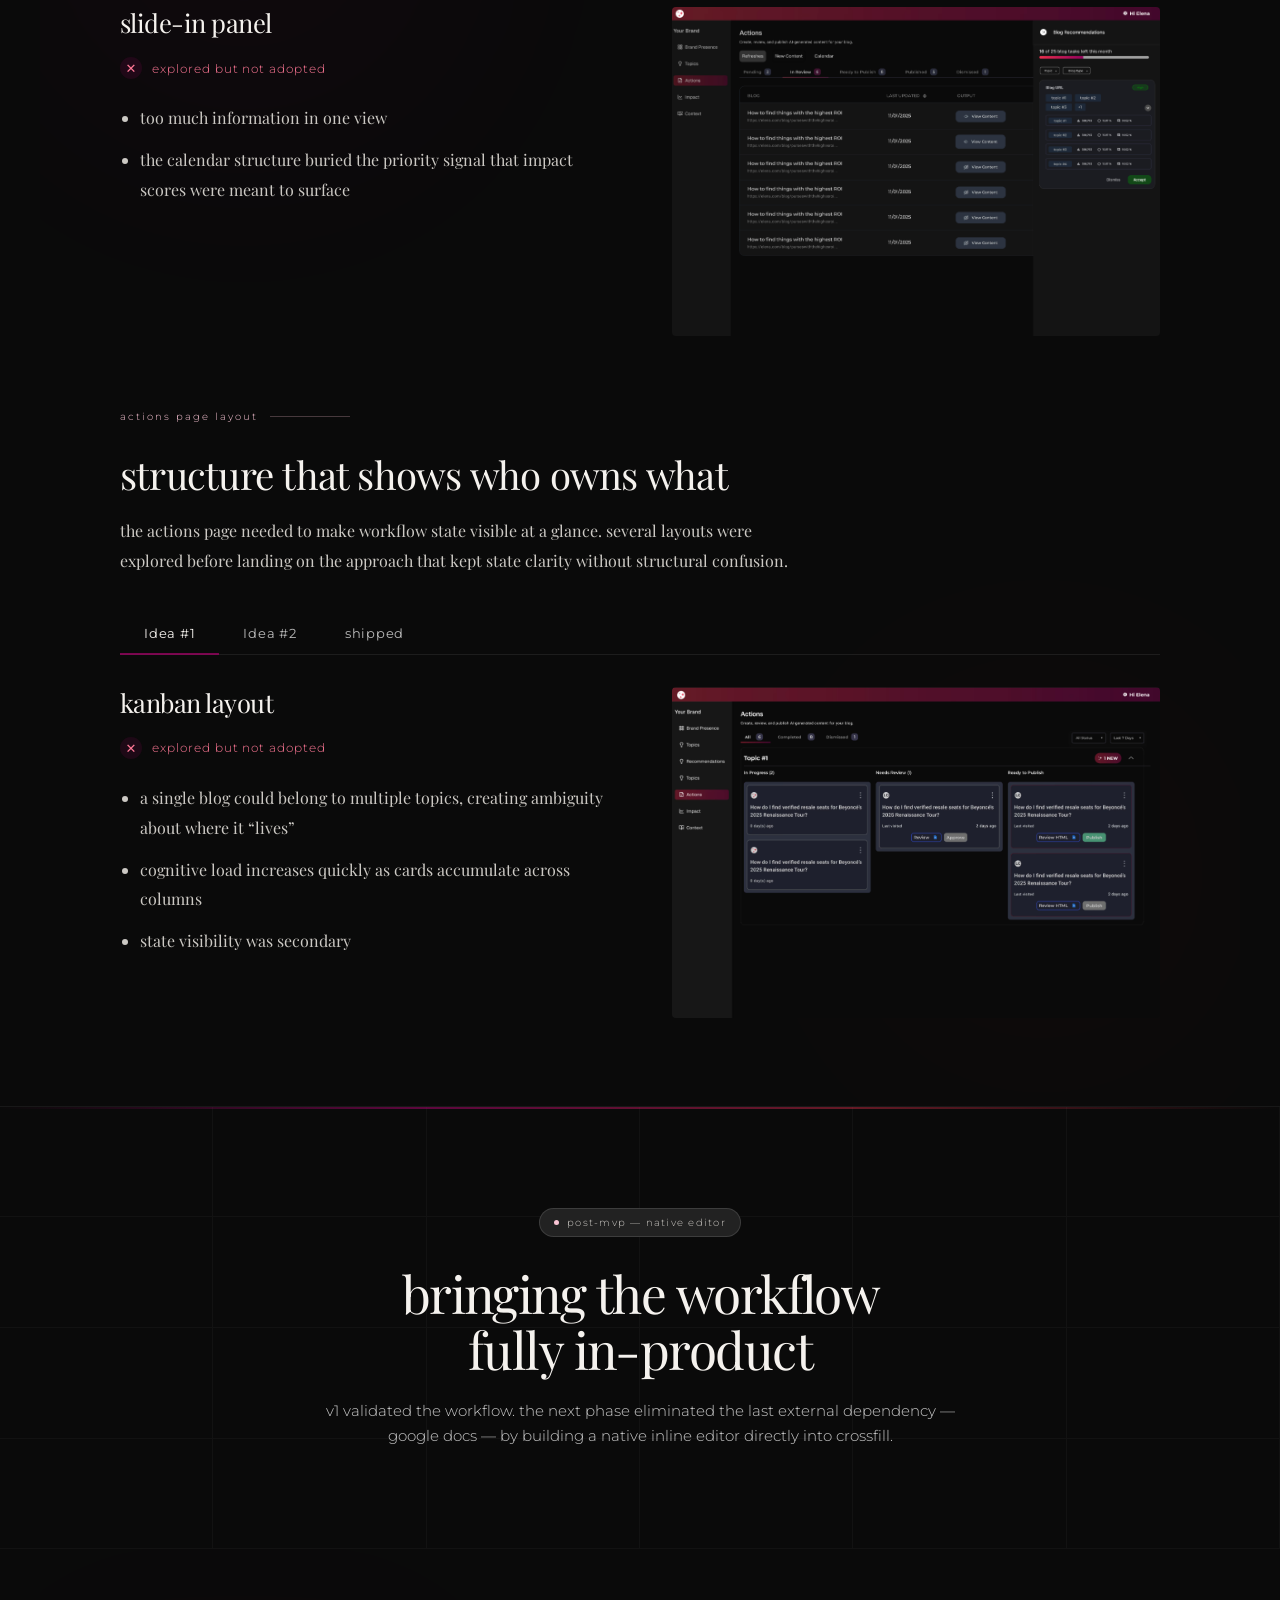
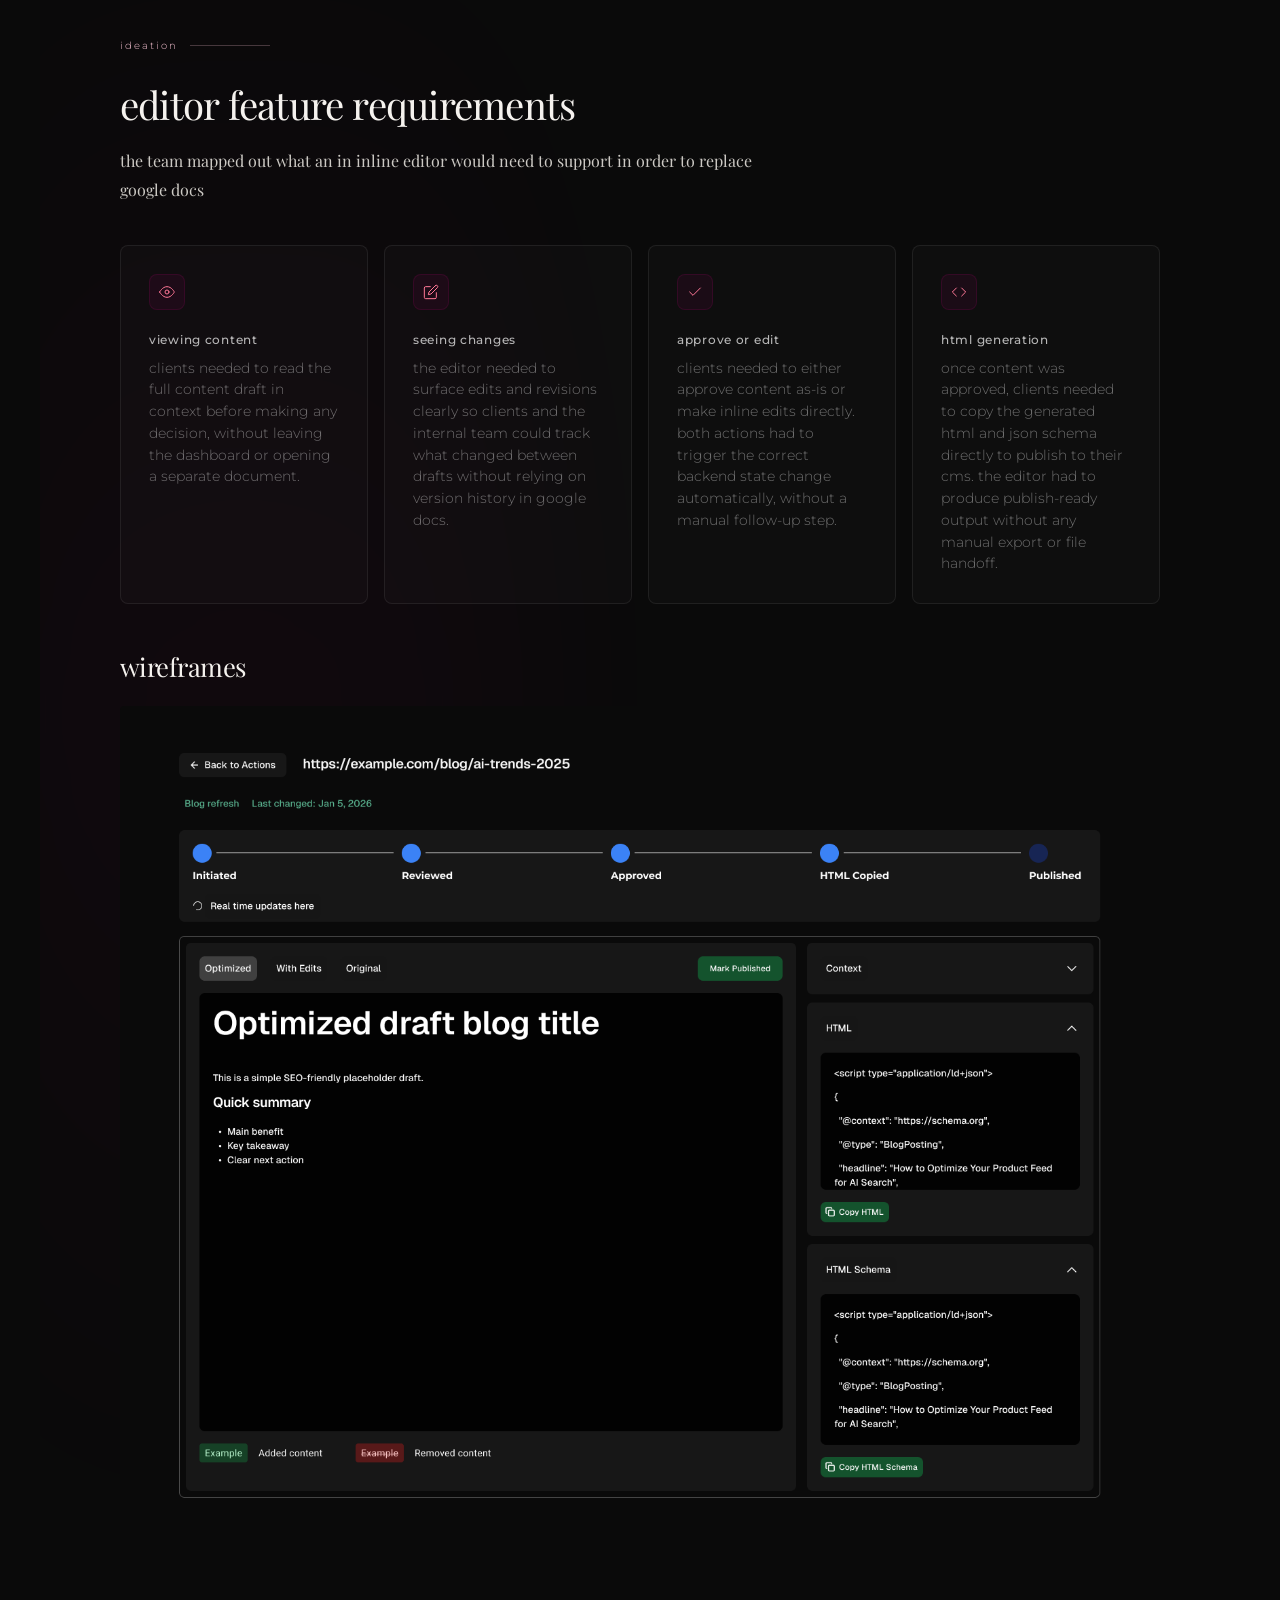
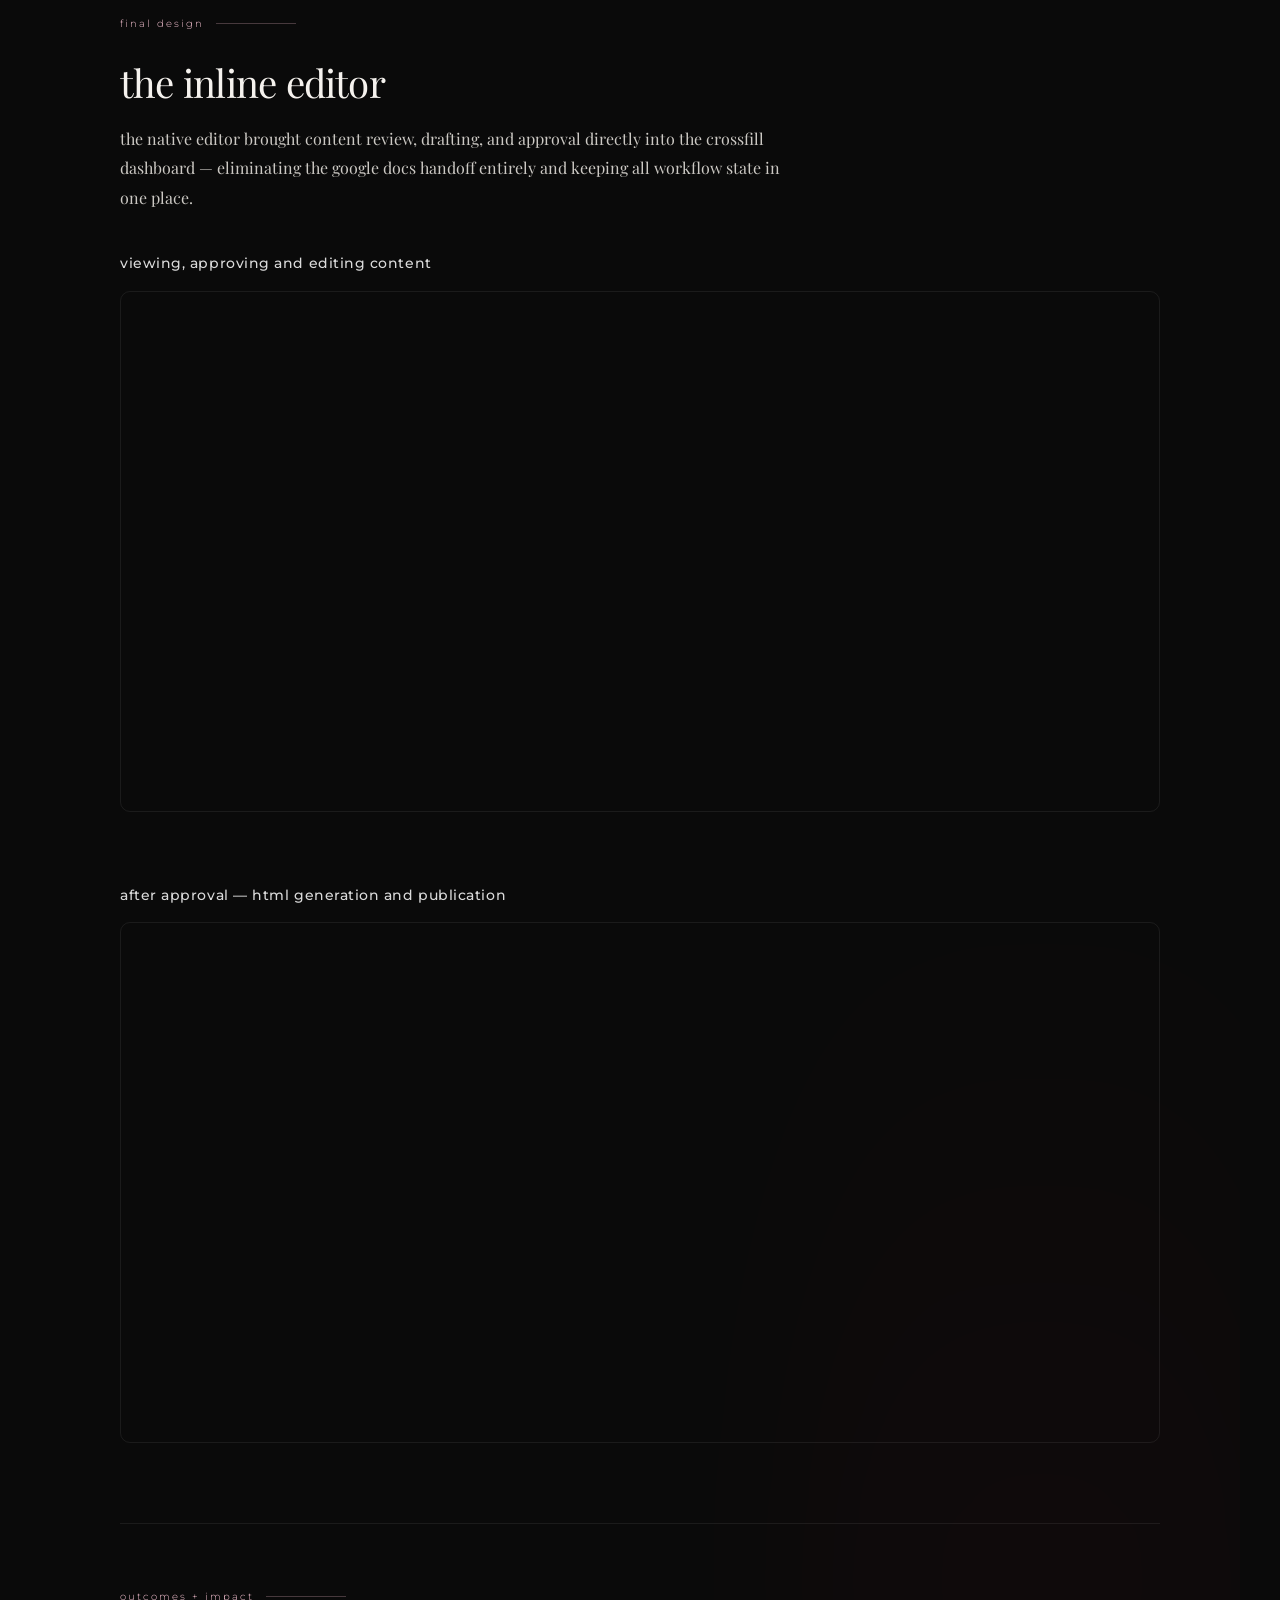
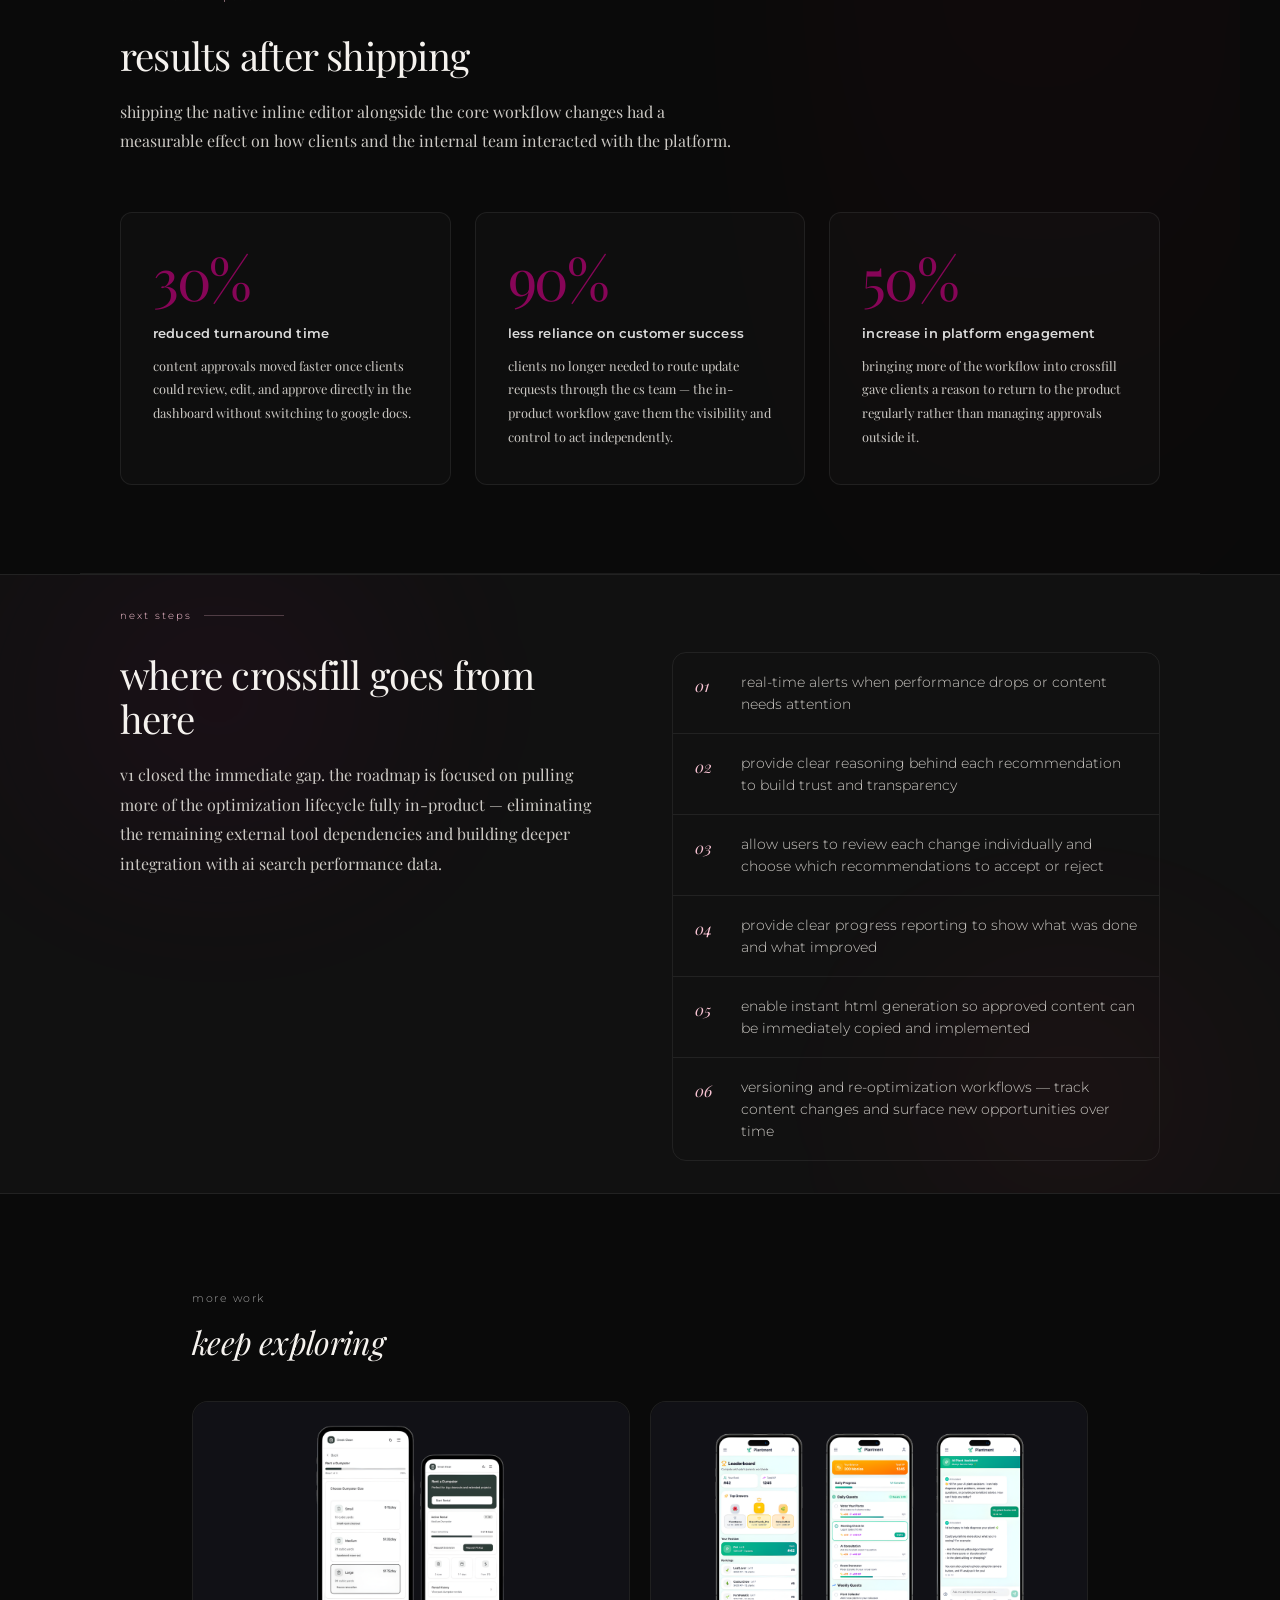
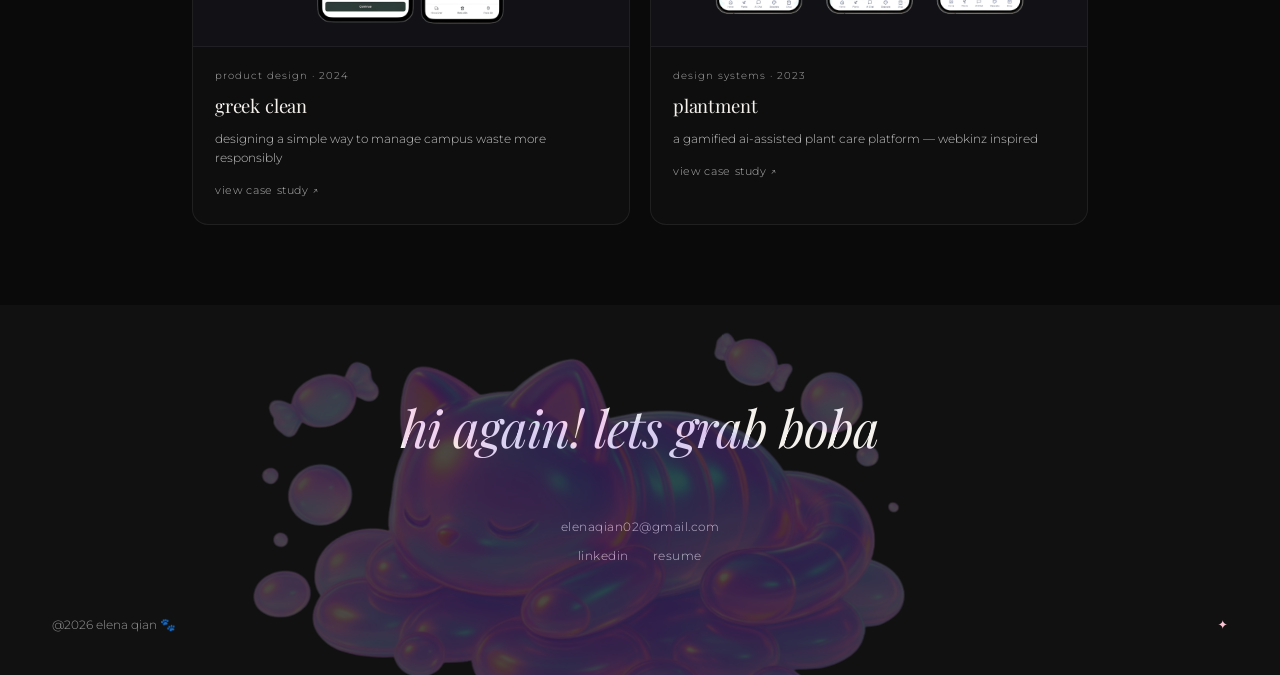
==== commit 91638015: "design" ====
--- a/crossfill.html
+++ b/crossfill.html
@@ -2,6 +2,7 @@
 <html lang="en">
 <head>
   <meta charset="UTF-8" />
+  <link rel="icon" href="images/savi.png" type="image/png">
   <meta name="viewport" content="width=device-width, initial-scale=1.0"/>
   <title>Crossfill — Elena Qian</title>
   <link rel="stylesheet" href="css/style.css" />
@@ -53,7 +54,7 @@
       font-family: 'Montserrat', system-ui, sans-serif;
       font-size: 0.7rem;
       letter-spacing: 0.14em;
-      color: rgba(255,255,255,0.28);
+      color: rgba(255,255,255,0.65);
       margin-bottom: 8px;
     }
     .gate-title {
@@ -103,7 +104,7 @@
       letter-spacing: 0.04em;
       padding: 8px 0;
     }
-    .gate-input::placeholder { color: rgba(255,255,255,0.2); }
+    .gate-input::placeholder { color: rgba(255,255,255,0.45); }
     .gate-submit {
       background: #f0ede8;
       color: #0a0a0a;
@@ -138,11 +139,39 @@
     .gate-hint-sub {
       font-size: 0.6rem;
       font-style: italic;
-      color: rgba(255,255,255,0.42);
+      color: rgba(255,255,255,0.75);
     }
   </style>
 </head>
 <body class="loaded cs-page">
+  <div class="bear-follower" aria-hidden="true">
+    <svg width="28" height="28" viewBox="0 0 40 40" fill="none" xmlns="http://www.w3.org/2000/svg">
+      <path d="M20 0 Q22.5 17.5 40 20 Q22.5 22.5 20 40 Q17.5 22.5 0 20 Q17.5 17.5 20 0Z"
+            stroke="url(#cursor-grad)" stroke-width="1.5" fill="none"/>
+      <defs>
+        <linearGradient id="cursor-grad" x1="0" y1="0" x2="40" y2="40" gradientUnits="userSpaceOnUse">
+          <stop offset="0%" stop-color="#a78bfa"/>
+          <stop offset="100%" stop-color="#60a5fa"/>
+        </linearGradient>
+      </defs>
+    </svg>
+  </div>
+  <script>
+    (function() {
+      var el = document.querySelector('.bear-follower');
+      if (!el || ('ontouchstart' in window)) return;
+      var x = 0, y = 0, cx = 0, cy = 0;
+      document.addEventListener('mousemove', function(e) { cx = e.clientX; cy = e.clientY; });
+      el.style.opacity = '0';
+      var started = false;
+      document.addEventListener('mousemove', function() { if (!started) { started = true; el.style.opacity = '1'; } }, { once: true });
+      (function loop() {
+        x += (cx - x) * 0.15; y += (cy - y) * 0.15;
+        el.style.transform = 'translate(' + (x - 20) + 'px,' + (y - 20) + 'px)';
+        requestAnimationFrame(loop);
+      })();
+    })();
+  </script>
 
   <!-- ══════════════════════════════
        PASSWORD GATE
@@ -909,7 +938,7 @@
       font-family: var(--sans);
       font-size: 0.8rem;
       letter-spacing: 0.06em;
-      color: rgba(255,255,255,0.4);
+      color: rgba(255,255,255,0.72);
       background: none;
       border: none;
       border-bottom: 2px solid transparent;
@@ -954,7 +983,7 @@
     .flow2-lbl {
       font-family: var(--sans);
       font-size: 0.7rem;
-      color: rgba(255,255,255,0.3);
+      color: rgba(255,255,255,0.65);
       white-space: nowrap;
       transition: color 0.2s;
     }
@@ -1371,7 +1400,7 @@
     .cs-editor-transition__sub {
       font-family: var(--sans);
       font-size: 0.95rem;
-      color: rgba(255,255,255,0.45);
+      color: rgba(255,255,255,0.78);
       line-height: 1.7;
     }
 
@@ -1456,7 +1485,7 @@
       font-family: var(--sans);
       font-size: 0.68rem;
       letter-spacing: 0.14em;
-      color: rgba(255,255,255,0.25);
+      color: rgba(255,255,255,0.60);
       margin-bottom: 8px;
     }
     .more-work__heading {
@@ -1505,7 +1534,7 @@
       font-family: var(--sans);
       font-size: 0.62rem;
       letter-spacing: 0.1em;
-      color: rgba(255,255,255,0.28);
+      color: rgba(255,255,255,0.65);
       display: block;
       margin-bottom: 8px;
     }
@@ -1521,7 +1550,7 @@
       font-family: var(--sans);
       font-size: 0.74rem;
       line-height: 1.6;
-      color: rgba(255,255,255,0.38);
+      color: rgba(255,255,255,0.75);
     }
     .more-work-card__link {
       display: inline-flex;
@@ -1531,7 +1560,7 @@
       font-family: var(--sans);
       font-size: 0.68rem;
       letter-spacing: 0.06em;
-      color: rgba(255,255,255,0.3);
+      color: rgba(255,255,255,0.68);
       transition: color 0.2s;
     }
     .more-work-card:hover .more-work-card__link { color: var(--text); }
--- a/css/style.css
+++ b/css/style.css
@@ -14,9 +14,9 @@
   --border2:   rgba(255, 255, 255, 0.12);
 
   /* Text */
-  --text:      #f0ede8;
-  --text-soft: #e0ddd8;
-  --muted:     #555;
+  --text:      #f5f2ee;
+  --text-soft: #ccc9c4;
+  --muted:     #999;
 
   /* Accent — warm amber like Cody's site */
   --accent:    #f9c4d4;
@@ -40,9 +40,11 @@
   font-weight: 300;
   line-height: 1.65;
   overflow-x:  hidden;
+  cursor:      none;
 }
 img  { display: block; max-width: 100%; }
 a    { text-decoration: none; color: inherit; }
+a, button, [role="button"], input, textarea, select, label { cursor: none; }
 
 /* ═══════════════════════════════
    LOADER
@@ -123,7 +125,7 @@
   font-weight:    400;
   letter-spacing: 0;
   text-transform: none;
-  color:          rgba(255, 255, 255, 0.55);
+  color:          rgba(255, 255, 255, 0.80);
   position:       relative;
   transition:     color 0.2s;
 }
@@ -135,14 +137,16 @@
 .bear-follower {
   position:       fixed;
   pointer-events: none;
-  z-index:        9999;
-  width:          32px;
-  height:         32px;
+  z-index:        99999;
+  width:          40px;
+  height:         40px;
   top:            0;
   left:           0;
   transform:      translate(-50%, -50%);
   will-change:    transform;
-  filter:         drop-shadow(0 4px 16px rgba(56, 189, 248, 0.45));
+}
+.bear-follower svg {
+  display: block;
 }
 
 /* ═══════════════════════════════
@@ -159,9 +163,32 @@
   overflow:       hidden;
 }
 
+/* Diamond star inline with hi! — all screen sizes */
+.hero-greeting-star {
+  display: block;
+  width: 52px;
+  height: 52px;
+  flex-shrink: 0;
+  transition: transform 0.1s ease-out;
+  will-change: transform;
+}
+@media (max-width: 540px) {
+  .hero-greeting-star { width: 28px; height: 28px; }
+}
+.hero-greeting {
+  display: flex;
+  align-items: center;
+  gap: 40px; /* desktop */
+}
+@media (max-width: 540px) {
+  .hero-greeting { gap: 15px; }
+}
+
 /* ---------- Hero text ---------- */
 .hero-greeting {
-  position:       relative;
+  position:       absolute;
+  top:            30%;
+  left:           25%;
   z-index:        1;
   font-family:    var(--serif);
   font-size:      clamp(2.8rem, 6.5vw, 6rem);
@@ -170,7 +197,7 @@
   line-height:    1.05;
   color:          var(--text);
   opacity:        0;
-  transform:      translateY(40px);
+  white-space:    nowrap;
 }
 
 /* centered name block */
@@ -199,7 +226,7 @@
   display:        block;
 }
 
-.hero-name-accent { color: #6B3EFF; }
+.hero-name-accent { color: #60a5fa; }
 
 /* Sketch image floating behind the name */
 @keyframes sketchFloat {
@@ -214,7 +241,7 @@
 }
 .hero-sketch {
   position:   absolute;
-  top:        180px;
+  top:        calc(80px - 9vh);
   bottom:     28%;
   left:       50%;
   transform:  translateX(-50%);
@@ -225,7 +252,84 @@
   z-index:    0;
   pointer-events: none;
   mix-blend-mode: screen;
-  animation:  sketchFloat 9s ease-in-out infinite;
+  transform-origin: center center;
+  will-change: transform;
+}
+
+/* ── Hero decorative floaters (candy + bubble) ── */
+@keyframes candyDrift {
+  0%   { transform: translateY(0px)   rotate(-3deg) scale(1.00); }
+  30%  { transform: translateY(-20px) rotate(3deg)  scale(1.03); }
+  60%  { transform: translateY(-10px) rotate(-1deg) scale(1.01); }
+  80%  { transform: translateY(-24px) rotate(4deg)  scale(1.04); }
+  100% { transform: translateY(0px)   rotate(-3deg) scale(1.00); }
+}
+@keyframes bigBubblePulse {
+  0%,100% { transform: scale(1.00); }
+  40%     { transform: scale(1.10); }
+  70%     { transform: scale(0.96); }
+}
+@keyframes smallBubblePulse {
+  0%,100% { transform: scale(1.00); }
+  45%     { transform: scale(1.10); }
+  70%     { transform: scale(0.97); }
+}
+@keyframes bubbleRise {
+  0%   { transform: translateX(-50%) translateY(120px); opacity: 0;   }
+  15%  { opacity: 1; }
+  75%  { opacity: 0.9; }
+  100% { transform: translateX(-50%) translateY(-120px); opacity: 0;  }
+}
+.hero-deco-candy,
+.hero-deco-bubble {
+  position:       absolute;
+  top:            20px;
+  left:           50%;
+  transform:      translateX(-50%);
+  pointer-events: none;
+  z-index:        1;
+}
+.hero-deco-img {
+  display:   block;
+  width:     auto;
+  height:    auto;
+  min-width: clamp(900px, 120vw, 1600px);
+  opacity:   0.32;
+}
+.hero-deco-candy {
+  left: 55%;
+}
+.hero-deco-img--candy {
+  animation: candyDrift 7s ease-in-out infinite;
+  transform-origin: center center;
+  min-width: clamp(400px, 55vw, 750px);
+}
+.hero-deco-bigbubble,
+.hero-deco-smallbubble {
+  left: 0%;
+  top: -40px;
+  transform: translateX(-50%);
+}
+.hero-deco-bigbubble {
+  left: -30%;
+  top: -30vh;
+}
+.hero-deco-smallbubble {
+  left:      15%;
+  top:       -40vh;
+  transform: translateX(-50%);
+}
+.hero-deco-img--bigbubble {
+  animation: bigBubblePulse 6.4s ease-in-out infinite;
+  animation-delay: 0s;
+  transform-origin: center center;
+  min-width: clamp(1053px, 130vw, 1782px);
+}
+.hero-deco-img--smallbubble {
+  animation: smallBubblePulse 4.9s ease-in-out infinite;
+  animation-delay: -2.7s;
+  transform-origin: center center;
+  min-width: clamp(800px, 100vw, 1400px);
 }
 
 .hero-pronunciation {
@@ -236,21 +340,46 @@
 }
 
 .hero-sub {
-  position:    absolute;
-  bottom:      64px;
-  left:        72px;
-  font-family: var(--serif);
-  font-size:   1.05rem;
-  color:       var(--text-soft);
-  line-height: 1.7;
-  max-width:   420px;
-  opacity:     0;
-  transform:   translateY(20px);
-  z-index:     1;
+  position:      static;
+  margin-top:    28px;
+  margin-bottom: 40px;
+  font-family:   var(--serif);
+  font-size:     1.05rem;
+  color:         var(--text-soft);
+  line-height:   1.7;
+  max-width:     420px;
+  opacity:       0;
+  transform:     translateY(20px);
+  z-index:       1;
 }
 .hero-sub strong {
   color:       var(--text);
   font-weight: 500;
+}
+
+/* ── "feel" strikethrough animation ── */
+@keyframes strikeThrough {
+  from { width: 0; }
+  to   { width: 100%; }
+}
+@keyframes feelGrayOut {
+  from { color: inherit; }
+  to   { color: rgba(255, 255, 255, 0.45); }
+}
+.feel-strike {
+  position:  relative;
+  display:   inline-block;
+  animation: feelGrayOut 1.2s ease-in-out 3s forwards;
+}
+.feel-strike::after {
+  content:    '';
+  position:   absolute;
+  left:       0;
+  top:        50%;
+  height:     1.5px;
+  width:      0;
+  background: #93c5fd;
+  animation:  strikeThrough 1.2s ease-in-out 3s forwards;
 }
 
 /* ---------- Story of My Works link (bottom-right) ---------- */
@@ -325,7 +454,7 @@
 .star-parallax { display: flex; }
 
 /* Positions relative to the illustration container */
-.star-a { top:  36%;  left:  -4%;  }  /* small outline — upper-left  */
+.star-a { display: none; }  /* replaced by inline greeting star */
 .star-b { bottom: 14%; right: 10%; }  /* large filled  — lower-right */
 .star-c { bottom: 30%; right: 20%; }  /* medium filled — beside b    */
 
@@ -435,198 +564,312 @@
 }
 
 /* ═══════════════════════════════
-   FEATURED WORK
+   FEATURED WORK — editorial split layout
 ═══════════════════════════════ */
 .work {
-  padding:        100px 52px;
-  max-width:      1100px;
+  padding:        80px 72px 60px;
+  max-width:      1280px;
   margin:         0 auto;
   display:        flex;
   flex-direction: column;
-  align-items:    center;
-  gap:            48px;
-}
-
+  gap:            0;
+}
+
+/* Base card reset */
 .project-card {
-  display:         flex;
-  flex-direction:  column;
-  border-radius:   20px;
-  overflow:        hidden;
-  background:      var(--surface);
-  border:          1px solid var(--border);
+  display:         block;
   text-decoration: none;
-  width:           80%;
-  transition:      transform 0.45s var(--ease),
-                   box-shadow 0.45s var(--ease),
-                   border-color 0.45s var(--ease);
-  --glow: rgba(255,255,255,0.3);
-}
-.project-card:hover {
-  transform:    translateY(-6px);
-  border-color: transparent;
-  box-shadow:   0 0 16px rgba(149, 4, 96, 0.45),
-                0 0 40px rgba(236, 48, 77, 0.25),
-                0 20px 40px rgba(0,0,0,0.5);
-}
-
-/* Ghost card — no background, no border, sits directly on page */
+  color:           inherit;
+  width:           100%;
+  background:      transparent;
+  border:          none;
+  border-radius:   0;
+  overflow:        visible;
+}
+.project-card:hover { transform: none; box-shadow: none; }
+
 .project-card--ghost {
   background:    transparent;
   border:        none;
   border-radius: 0;
   box-shadow:    none;
-  width:         80%;
+  width:         100%;
   overflow:      visible;
 }
-.project-card--ghost:hover {
-  transform:    none;
-  box-shadow:   none;
-  border-color: transparent;
-}
-.project-card--ghost .project-info {
-  text-align: center;
-}
-.project-card--ghost .project-meta {
+.project-card--ghost:hover { transform: none; box-shadow: none; border-color: transparent; }
+
+/* ── Case study card ── */
+.cs-card {
+  display:         block;
+  text-decoration: none;
+  color:           inherit;
+  padding:         72px 0;
+  border-top:      1px solid rgba(255,255,255,0.08);
+  overflow:        visible;
+}
+.cs-card:first-child { border-top: none; padding-top: 0; }
+
+/* Flex row: left text + right image */
+.cs-layout {
+  display:     flex;
+  align-items: flex-end;   /* bottom-align: description sits beside lower image */
+  gap:         10px;
+  position:    relative;
+}
+
+/* Even cards: swap columns */
+.cs-card:nth-child(even) .cs-layout { flex-direction: row-reverse; }
+
+/* Crossfill chart — larger, overlays image + description, shows on hover */
+.cs-chart {
+  display:         block;
+  width:           clamp(200px, 26vw, 360px);
+  height:          auto;
+  margin-left:     -80px;          /* pull left into the image */
+  margin-bottom:   -110px;         /* overlap the description below */
+  position:        relative;
+  z-index:         2;              /* above .cs-detail */
+  pointer-events:  none;
+  opacity:         0;
+  transform:       translateY(calc(-50% + 10px));
+  transition:      opacity 0.9s ease, transform 0.9s ease;
+  border-radius:   10px;
+  filter:          drop-shadow(0 8px 24px rgba(0,0,0,0.45));
+}
+.cs-chart.visible {
+  opacity:    0.88;
+  transform:  translateY(-50%);
+}
+.cs-detail {
+  position: relative;
+  z-index:  1;                     /* behind the chart */
+}
+
+/* ── Plantment: project stats pills ── */
+.plant-stats {
+  display:       flex;
+  flex-wrap:     nowrap;
+  gap:           0;
+  margin-bottom: 32px;
+  max-width:     none;
+  border:        1px solid rgba(255,255,255,0.1);
+  border-radius: 6px;
+  overflow:      hidden;
+  position:      relative;
+  top:           -100%;
+}
+.plant-stat-pill {
+  display:        flex;
+  align-items:    center;
+  gap:            7px;
+  padding:        8px 14px;
+  white-space:    nowrap;
+  cursor:         default;
+  position:       relative;
+  flex:           1;
   justify-content: center;
-}
-
-/* ── Laptop mockup (image-based) ── */
-.laptop-mockup {
-  width:      100%;
-  margin:     0 auto;
-  filter:     drop-shadow(0 20px 40px rgba(0,0,0,0.6));
-  transition: filter 0.45s var(--ease), transform 0.45s var(--ease);
-}
-.project-card--ghost:hover .laptop-mockup {
-  filter:    drop-shadow(0 0 16px var(--glow))
-             drop-shadow(0 0 40px var(--glow2, var(--glow)));
-  transform: translateY(-6px);
-}
-.laptop-mockup__img {
-  width:      100%;
-  height:     100%;
-  object-fit: contain;
-}
-
-/* Image sits on top (non-ghost cards) */
-.project-img-wrap {
-  position:    relative;
-  overflow:    hidden;
-  aspect-ratio: 16/9;
-  background:  #000;
-  flex-shrink: 0;
-}
-.project-img {
-  width:      100%;
-  height:     100%;
-  object-fit: cover;
-  transition: transform 0.75s var(--ease);
-}
-video.project-img {
+  border-right:   1px solid rgba(255,255,255,0.08);
+  opacity:        0;
+  transform:      translateY(4px);
+  transition:     opacity 0.5s ease, transform 0.5s ease,
+                  background 0.25s ease;
+}
+.plant-stat-pill:last-child { border-right: none; }
+.plant-stat-pill:hover {
+  background: rgba(255,255,255,0.05);
+}
+.plant-stat-pill:hover .plant-pill-dot {
+  background:  #5cdb95;
+  box-shadow:  0 0 6px #5cdb95;
+}
+.plant-stats.animated .plant-pill-dot {
+  background:  #5cdb95;
+  animation:   dot-pulse 2s ease-in-out infinite;
+}
+.plant-stats.animated .plant-stat-pill:nth-child(1) .plant-pill-dot { animation-delay: 0s; }
+.plant-stats.animated .plant-stat-pill:nth-child(2) .plant-pill-dot { animation-delay: 0.3s; }
+.plant-stats.animated .plant-stat-pill:nth-child(3) .plant-pill-dot { animation-delay: 0.6s; }
+.plant-stats.animated .plant-stat-pill:nth-child(4) .plant-pill-dot { animation-delay: 0.9s; }
+@keyframes dot-pulse {
+  0%, 100% { box-shadow: 0 0 0px #5cdb95;  opacity: 0.5; }
+  50%       { box-shadow: 0 0 8px #5cdb95;  opacity: 1; }
+}
+.plant-stats.animated .plant-stat-pill:nth-child(1) { opacity: 1; transform: none; transition-delay: 0s; }
+.plant-stats.animated .plant-stat-pill:nth-child(2) { opacity: 1; transform: none; transition-delay: 0.08s; }
+.plant-stats.animated .plant-stat-pill:nth-child(3) { opacity: 1; transform: none; transition-delay: 0.16s; }
+.plant-stats.animated .plant-stat-pill:nth-child(4) { opacity: 1; transform: none; transition-delay: 0.24s; }
+.plant-pill-dot {
+  width:         5px;
+  height:        5px;
+  border-radius: 50%;
+  background:    rgba(255,255,255,0.25);
+  flex-shrink:   0;
+  transition:    background 0.25s ease, box-shadow 0.25s ease;
+}
+.plant-pill-label {
+  font-family:    'Courier New', monospace;
+  font-size:      0.6rem;
+  letter-spacing: 0.08em;
+  color:          rgba(255,255,255,0.55);
+  transition:     color 0.25s ease;
+}
+.plant-stat-pill:hover .plant-pill-label {
+  color: rgba(255,255,255,0.9);
+}
+
+/* Greek Clean: description and button moved down */
+.cs-card:nth-child(2) .cs-layout { gap: 0; align-items: flex-start; }
+.cs-card:nth-child(2) .cs-right  { padding-top: 200px; }
+
+/* Greek Clean: trashcat + greek2 */
+.cs-card:nth-child(2) .cs-detail { margin-bottom: 32px; }
+.gc-cattrash {
+  position:      absolute;
+  bottom:        0;
+  right:         -30%;
+  width:         55%;
+  height:        auto;
+  opacity:       0.45;
+  pointer-events: none;
+}
+.gc-cta-row {
+  display:   flex;
+  align-items: center;
+  position:  relative;
+}
+.gc-greek2 {
+  height:          290px;
+  width:           auto;
+  max-width:       none;
+  opacity:         0.5;
+  pointer-events:  none;
+  position:        absolute;
+  left:            calc(100% + 120px);
+  top:             50%;
+  transform:       translateY(-20%);
+  transition:      opacity 0.5s ease;
+}
+.cs-card:hover .gc-greek2 {
+  opacity: 0.9;
+}
+
+/* ── LEFT: number + title + image stacked ── */
+.cs-left {
+  flex:            0 0 55%;
+  display:         flex;
+  flex-direction:  column;
+  align-items:     flex-start;
+  position:        relative;
+}
+/* Glow sits behind the image column */
+.cs-left::before {
+  content:    '';
   position:   absolute;
-  inset:      0;
-  width:      100%;
-  height:     100%;
-  object-fit: cover;
-}
-.project-card:hover .project-img { transform: scale(1.04); }
-
-/* Info below */
-.project-info {
-  padding: 22px 26px 26px;
-}
-.project-meta {
-  display:       flex;
-  align-items:   center;
-  gap:           12px;
-  margin-bottom: 10px;
-}
-.project-tag {
-  font-size:      0.7rem;
-  letter-spacing: 0.06em;
-  text-transform: none;
-  color:          var(--accent);
-}
-.project-year {
-  font-size:      0.7rem;
-  color:          var(--text-soft);
-  letter-spacing: 0.04em;
-}
-.project-title {
+  inset:      -10%;
+  background: radial-gradient(ellipse at center, var(--glow, transparent) 0%, transparent 68%);
+  opacity:    0;
+  transition: opacity 0.55s ease;
+  pointer-events: none;
+  z-index:    -1;
+}
+.cs-card:hover .cs-left::before { opacity: 1; }
+
+/* Large faded counter behind the title */
+.cs-num {
+  font-family:  var(--serif);
+  font-size:    clamp(5rem, 12vw, 10rem);
+  font-weight:  400;
+  line-height:  1;
+  color:        rgba(255,255,255,0.04);
+  margin-bottom: -0.55em;   /* pull title up into the number */
+  user-select:  none;
+  pointer-events: none;
+}
+
+.cs-title {
   font-family:    var(--serif);
-  font-size:      clamp(1.4rem, 2.5vw, 2rem);
+  font-size:      clamp(4rem, 8vw, 8rem);
   font-weight:    400;
-  letter-spacing: -0.02em;
-  line-height:    1.1;
-  margin-bottom:  10px;
+  letter-spacing: -0.03em;
+  line-height:    1.0;
   color:          var(--text);
-}
-.project-desc {
-  font-size:   0.88rem;
-  color:       var(--text-soft);
-  line-height: 1.75;
-}
-
-/* Pills */
-.project-pills {
-  display: flex;
-  gap: 8px;
-  flex-wrap: wrap;
-  margin-top: 14px;
-  justify-content: center;
-}
-.project-pill {
-  font-size: 0.62rem;
-  letter-spacing: 0.08em;
-  color: rgba(255,255,255,0.45);
-  border: 1px solid rgba(255,255,255,0.12);
-  border-radius: 100px;
-  padding: 4px 12px;
-  background: rgba(255,255,255,0.04);
-  white-space: nowrap;
-}
-
-/* Desktop: pills crossfade to desc on hover — grid overlay, no layout shift */
-@media (min-width: 769px) {
-  .project-swap {
-    display: grid;
-  }
-  .project-swap .project-pills,
-  .project-swap .project-desc {
-    grid-area: 1 / 1;
-    transition: opacity 0.28s ease;
-  }
-  .project-swap .project-pills {
-    opacity: 1;
-  }
-  .project-swap .project-desc {
-    opacity: 0;
-    pointer-events: none;
-    margin: 0;
-    align-self: center;
-  }
-  .project-card--ghost:hover .project-swap .project-pills {
-    opacity: 0;
-    pointer-events: none;
-  }
-  .project-card--ghost:hover .project-swap .project-desc {
-    opacity: 1;
-    pointer-events: auto;
-  }
-}
-
-/* Placeholder */
-.project-img-placeholder {
-  width:           100%;
-  height:          100%;
+  margin-bottom:  16px;
+}
+
+/* Subtle card for description + tags */
+.cs-detail {
+  background:    rgba(255,255,255,0.03);
+  border:        1px solid rgba(255,255,255,0.07);
+  border-radius: 10px;
+  padding:       22px 26px;
+  margin-bottom: 32px;
+  max-width:     400px;
+  width:         100%;
+}
+.cs-desc {
+  font-size:     0.9rem;
+  color:         rgba(255,255,255,0.82);
+  line-height:   1.85;
+  margin-bottom: 14px;
+}
+.cs-cats {
+  font-family:    var(--sans);
+  font-size:      0.58rem;
+  letter-spacing: 0.16em;
+  text-transform: lowercase;
+  color:          rgba(255,255,255,0.58);
+}
+
+/* Filled CTA button */
+.cs-cta {
+  display:        inline-flex;
+  align-items:    center;
+  gap:            14px;
+  font-family:    var(--sans);
+  font-size:      0.68rem;
+  font-weight:    500;
+  letter-spacing: 0.12em;
+  text-transform: lowercase;
+  color:          var(--bg);
+  background:     var(--text);
+  padding:        14px 32px;
+  border-radius:  3px;
+  position:       relative;
+  transition:     transform 0.35s ease;
+}
+/* SVG border injected by JS sits inside this element */
+.cs-cta svg.cta-border-svg {
+  position:       absolute;
+  left:           -2px;
+  top:            -2px;
+  pointer-events: none;
+  overflow:       visible;
+}
+.cs-card:hover .cs-cta { transform: translateX(6px); }
+
+/* ── RIGHT: description + CTA, bottom-aligned beside image ── */
+.cs-right {
+  flex:            1 1 0;
   display:         flex;
-  align-items:     center;
-  justify-content: center;
-  color:           var(--muted);
-  transition:      transform 0.75s var(--ease);
-}
-.project-img-placeholder span { font-size: 3.5rem; }
-.project-card:hover .project-img-placeholder { transform: scale(1.06); }
+  flex-direction:  column;
+  align-items:     flex-start;
+  justify-content: flex-end;
+  perspective:     900px;
+  padding-bottom:  4px;
+}
+.cs-img {
+  width:            100%;
+  height:           auto;
+  display:          block;
+  transform-origin: center center;
+  transition:       transform 0.5s cubic-bezier(0.25, 0.46, 0.45, 0.94);
+  will-change:      transform;
+}
+/* Greek Clean image has baked-in whitespace — expand it to bleed the padding off-screen */
+.cs-card:nth-child(2) .cs-img {
+  width:       120%;
+  margin-left: -10%;
+}
 
 /* ═══════════════════════════════
    OLDIES
@@ -753,7 +996,7 @@
 .exp-bullets li {
   font-size:    0.82rem;
   line-height:  1.65;
-  color:        rgba(255,255,255,0.45);
+  color:        rgba(255,255,255,0.80);
   padding-left: 20px;
   position:     relative;
 }
@@ -778,12 +1021,12 @@
   font-family:    var(--sans);
   font-size:      0.72rem;
   letter-spacing: 0.04em;
-  color:          rgba(255,255,255,0.28);
+  color:          rgba(255,255,255,0.58);
   cursor:         pointer;
   transition:     color 0.2s;
 }
-.exp-expand-btn:hover { color: rgba(255,255,255,0.7); }
-.exp-item.expanded .exp-expand-btn { color: rgba(255,255,255,0.28); }
+.exp-expand-btn:hover { color: rgba(255,255,255,0.95); }
+.exp-item.expanded .exp-expand-btn { color: rgba(255,255,255,0.58); }
 
 .exp-text {
   display:        flex;
@@ -826,7 +1069,7 @@
 .exp-li-icon {
   width:      22px;
   height:     22px;
-  color:      rgba(255,255,255,0.65);
+  color:      rgba(255,255,255,0.85);
   transition: color 0.25s;
   display:    block;
   flex-shrink: 0;
@@ -951,16 +1194,18 @@
 }
 .footer-cat-bg {
   position:   absolute;
-  left:       50%;
-  top:        65%;
+  left:       48%;
+  top:        55%;
   transform:  translateX(-50%) translateY(-50%);
-  width:      360px;
-  max-width:  60%;
-  opacity:    0.25;
-  pointer-events: none;
-  animation:  catFloat 8s ease-in-out infinite;
+  width:      clamp(200px, 86vw, 801px);
+  opacity:         0.25;
+  pointer-events:  none;
+  animation:       catFloat 8s ease-in-out infinite;
   transform-origin: center center;
-  user-select: none;
+  user-select:     none;
+  image-rendering: high-quality;
+  -webkit-backface-visibility: hidden;
+  backface-visibility: hidden;
 }
 @keyframes catFloat {
   0%   { transform: translateX(-50%) translateY(-50%)         rotate(-2deg); }
@@ -996,13 +1241,15 @@
 .footer-divider { display: none; }
 .footer-contact {
   display:         flex;
-  justify-content: space-between;
+  flex-direction:  column;
   align-items:     center;
+  text-align:      center;
   margin-bottom:   48px;
+  gap:             10px;
 }
 .footer-email a {
   font-family: var(--serif);
-  font-size:   clamp(1.2rem, 2.5vw, 2rem);
+  font-size:   clamp(1rem, 2vw, 1.4rem);
   font-style:  italic;
   color:       var(--text);
   transition:  color 0.2s;
@@ -1010,10 +1257,10 @@
 .footer-email a:hover { color: var(--accent); }
 
 .footer-links {
-  display: flex;
+  display:        flex;
   flex-direction: column;
-  align-items: flex-start;
-  gap: 10px;
+  align-items:    center;
+  gap:            8px;
 }
 .footer-links a {
   font-size:      0.78rem;
@@ -1047,6 +1294,48 @@
 .sr.visible {
   opacity:   1;
   transform: none;
+}
+
+/* ═══════════════════════════════
+   PROJECT CARD SCROLL ENTRANCE
+═══════════════════════════════ */
+
+.project-card--ghost {
+  --enter-x: 0px;
+  --enter-rot: 0deg;
+}
+
+.project-card--ghost.pc-enter {
+  opacity: 0;
+  transform: translateY(48px) translateX(var(--enter-x)) rotate(var(--enter-rot)) scale(0.97);
+  transition: opacity 0.9s cubic-bezier(0.22,1,0.36,1),
+              transform 0.9s cubic-bezier(0.22,1,0.36,1);
+}
+.project-card--ghost.pc-enter.pc-visible {
+  opacity: 1;
+  transform: translateY(0) translateX(0) rotate(0deg) scale(1);
+}
+.project-card--ghost.pc-enter .laptop-mockup {
+  transition: transform 0.9s cubic-bezier(0.22,1,0.36,1) 0.1s;
+  transform: translateY(12px);
+}
+.project-card--ghost.pc-enter.pc-visible .laptop-mockup {
+  transform: translateY(0);
+}
+
+/* counter-label that appears above each card on scroll */
+.pc-counter {
+  font-family: var(--sans);
+  font-size: 0.6rem;
+  letter-spacing: 0.18em;
+  color: rgba(255,255,255,0.2);
+  text-align: center;
+  margin-bottom: 10px;
+  opacity: 0;
+  transition: opacity 0.6s ease 0.7s;
+}
+.pc-enter.pc-visible .pc-counter {
+  opacity: 1;
 }
 
 /* ═══════════════════════════════
@@ -1058,6 +1347,11 @@
   .nav-pill { padding: 10px 20px; gap: 16px; }
   .nav-link  { font-size: 0.8rem; }
   .bear-follower { display: none; }
+
+  /* Floaters — tablet: match hero-sketch tablet size */
+  .hero-deco-candy,
+  .hero-deco-bubble { top: 20px; transform: translateX(-50%); }
+  .hero-deco-img    { min-width: clamp(500px, 100vw, 900px); }
 
   /* Sketch — tablet */
   .hero-sketch {
@@ -1079,10 +1373,15 @@
   .hero-story-link { right: 24px; bottom: 28px; font-size: 0.85rem; }
 
   /* Work */
-  .work { padding: 60px 24px; }
-  .project-card       { width: 100%; }
+  .work { padding: 60px 32px; }
+  .project-card        { width: 100%; }
   .project-card--ghost { width: 100%; }
-  .laptop-mockup      { width: 100%; }
+  .cs-layout  { flex-direction: column !important; align-items: flex-start !important; gap: 20px; }
+  .cs-left    { flex: unset; width: 100%; }
+  .cs-right   { width: 100%; justify-content: flex-start; }
+  .cs-num     { font-size: clamp(3rem, 8vw, 5rem); }
+  .cs-title   { font-size: clamp(2rem, 6vw, 3.2rem); }
+  .cs-detail  { max-width: 100%; }
 
   /* Oldies */
   .oldies      { padding: 60px 24px; }
@@ -1104,6 +1403,12 @@
    RESPONSIVE — mobile
 ═══════════════════════════════ */
 @media (max-width: 540px) {
+  .footer-cat-bg {
+    opacity:  0.12;
+    width:    clamp(180px, 85vw, 360px);
+    left:     50%;
+    top:      50%;
+  }
   html { font-size: 15px; }
 
   /* Nav — shrink to fit small screens */
@@ -1131,16 +1436,30 @@
   }
   .hero-center { position: static; transform: none; text-align: left; margin-top: 16px; }
 
-  /* Sketch — mobile: center relative to hero, smaller */
+  /* Floaters — mobile: hide bbig only, scale down candy + bsmall */
+  .hero-deco-bigbubble { display: none; }
+  .hero-deco-candy,
+  .hero-deco-bubble { top: 10px; }
+  .hero-deco-candy  { left: 55%; }
+  .hero-deco-img--candy    { min-width: clamp(160px, 45vw, 280px); }
+  .hero-deco-img--smallbubble { min-width: clamp(220px, 60vw, 360px); }
+
+  /* Sketch — mobile: rest touching the marquee separator */
   .hero-sketch {
     position:  absolute;
-    top:       60px;
-    bottom:    auto;
+    top:       auto;
+    bottom:    -80px;
     left:      50%;
     min-width: clamp(280px, 90vw, 420px);
-    opacity:   0.16;
+    opacity:   0.07;
   }
-  .hero-sub { position: static; font-size: 0.95rem; max-width: 100%; margin-top: 20px; }
+
+  /* Force accent colour to match desktop */
+  .hero-name-accent {
+    color: #60a5fa !important;
+    -webkit-text-fill-color: #60a5fa !important;
+  }
+  .hero-sub { font-size: 0.95rem; max-width: 100%; margin-top: 20px; }
   .hero-pronunciation { font-size: 0.8rem; }
   .hero-story-link { position: static !important; margin-top: 32px; }
 
@@ -1153,7 +1472,8 @@
     opacity: 0.6;
   }
   .cat-idle { display: none; }
-  .star-a, .star-b, .star-c { display: flex; }
+  .star-b, .star-c { display: flex; }
+
 
   .hero-story-link {
     font-size: 0.82rem;
@@ -1164,17 +1484,17 @@
   .marquee-track span { font-size: 0.72rem; }
 
   /* Work */
-  .work {
-    padding: 48px 16px;
-    gap:     32px;
-  }
-  .project-card       { width: 100%; border-radius: 16px; }
-  .project-card--ghost { width: 100%; }
-  .laptop-mockup      { width: 100%; }
-  .laptop-mockup__img { border-radius: 8px; }
-  .project-info       { padding: 16px 18px 20px; }
-  .project-title      { font-size: 1.3rem; }
-  .project-desc       { font-size: 0.82rem; }
+  .work { padding: 40px 16px; }
+  .cs-card    { padding: 48px 0; }
+  .cs-card:first-child { padding-top: 0; }
+  .cs-layout  { flex-direction: column !important; align-items: flex-start !important; gap: 20px; }
+  .cs-left    { flex: unset; width: 100%; }
+  .cs-right   { width: 100%; justify-content: flex-start; }
+  .cs-num     { font-size: clamp(2.8rem, 10vw, 4rem); }
+  .cs-title   { font-size: clamp(2rem, 8vw, 2.8rem); }
+  .cs-detail  { max-width: 100%; padding: 16px 18px; }
+  .cs-desc    { font-size: 0.85rem; }
+  .cs-cta     { font-size: 0.65rem; padding: 11px 22px; }
 
   /* Oldies */
   .oldies { padding: 48px 16px; }
@@ -1191,4 +1511,7 @@
   .footer-email a { font-size: clamp(1rem, 5vw, 1.4rem); }
   .footer-links { flex-wrap: wrap; justify-content: center; gap: 16px; }
   .footer-bottom { flex-direction: column; gap: 8px; text-align: center; }
+
+  /* Plant stats: wrap on mobile */
+  .plant-stats { flex-wrap: wrap; }
 }
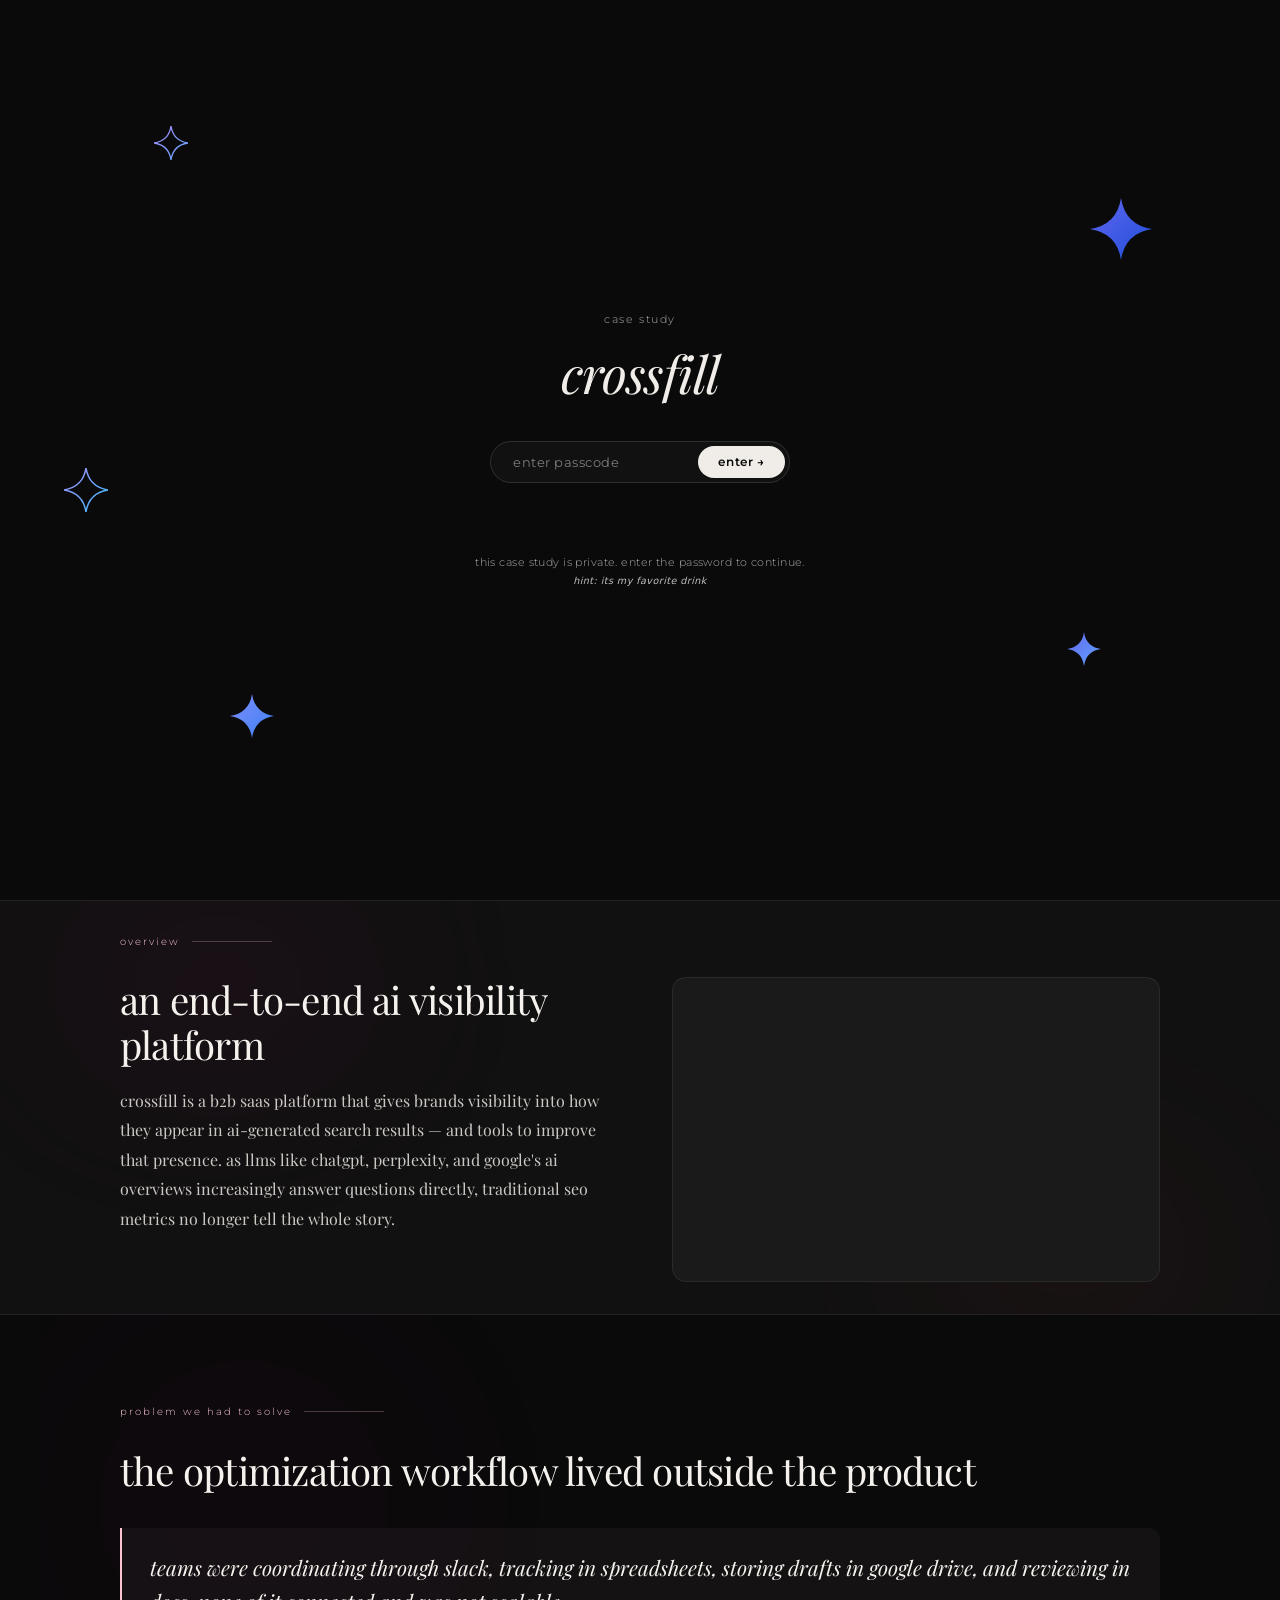
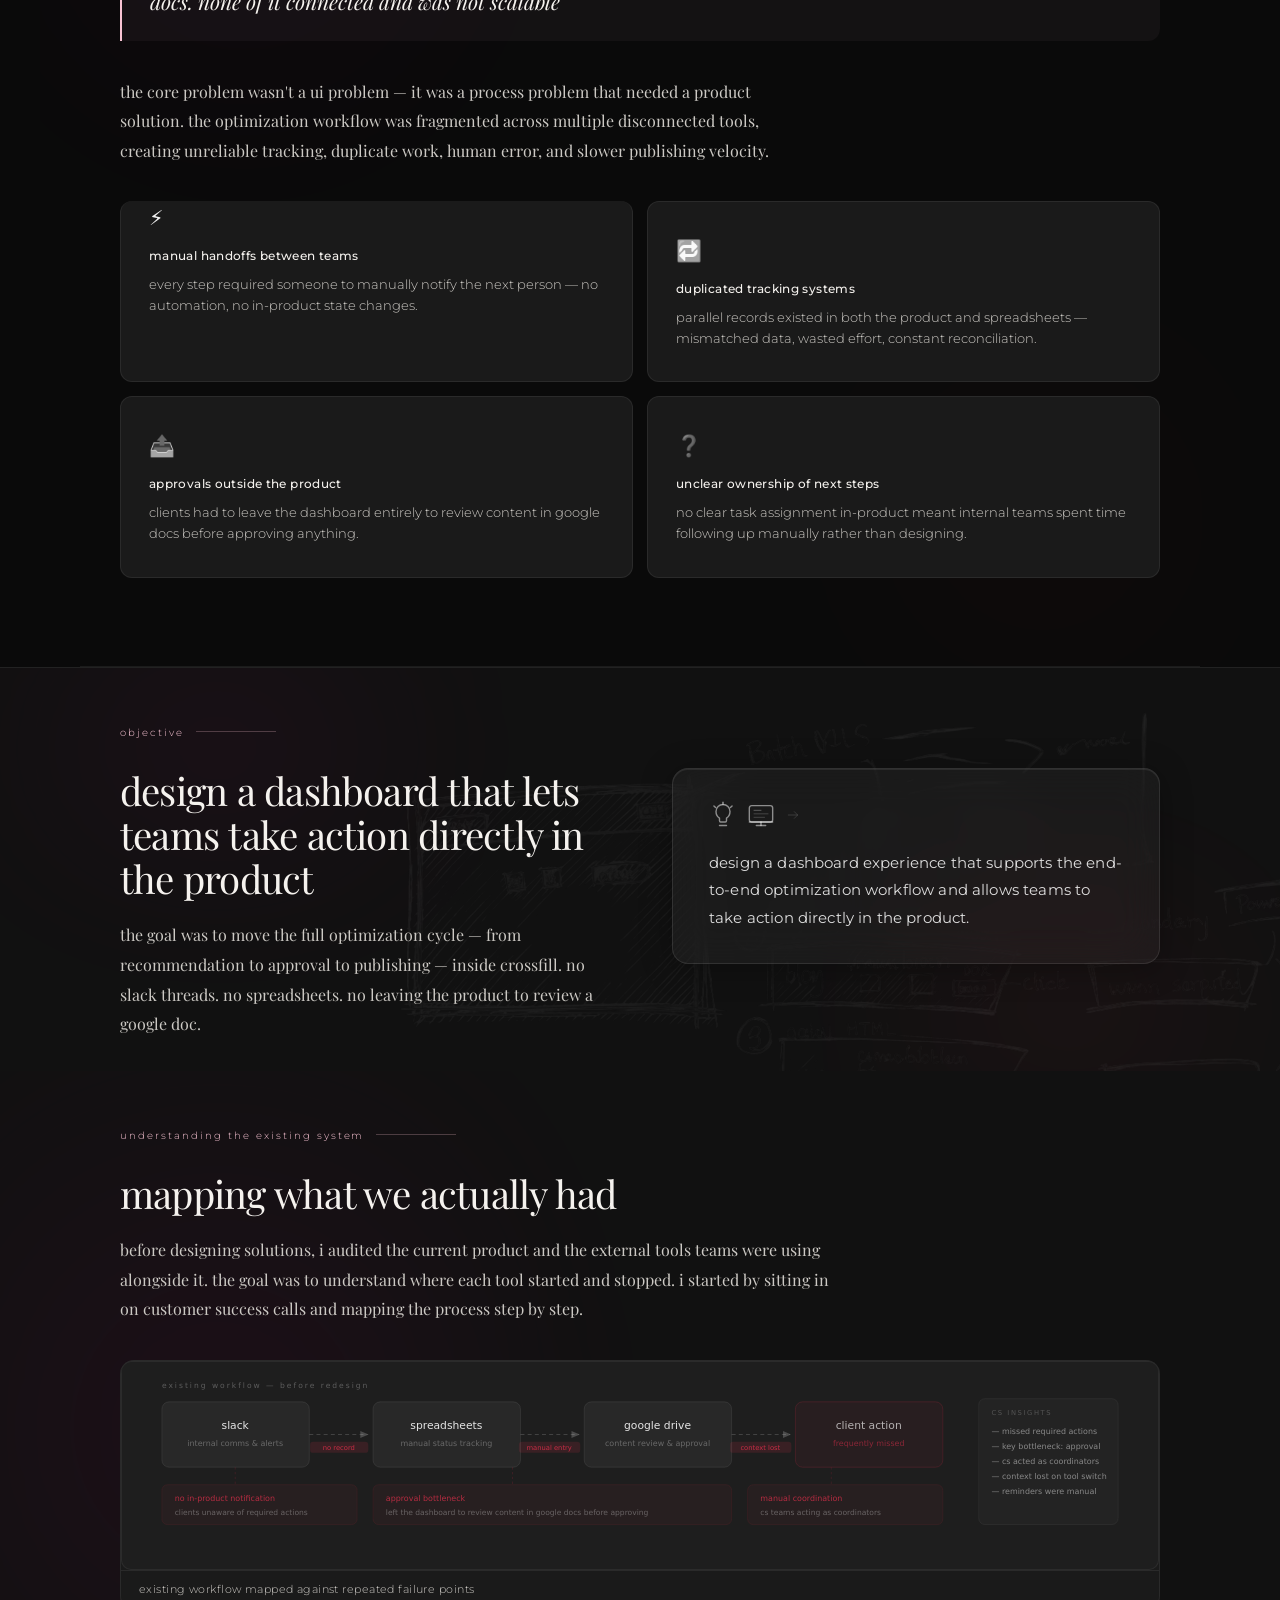
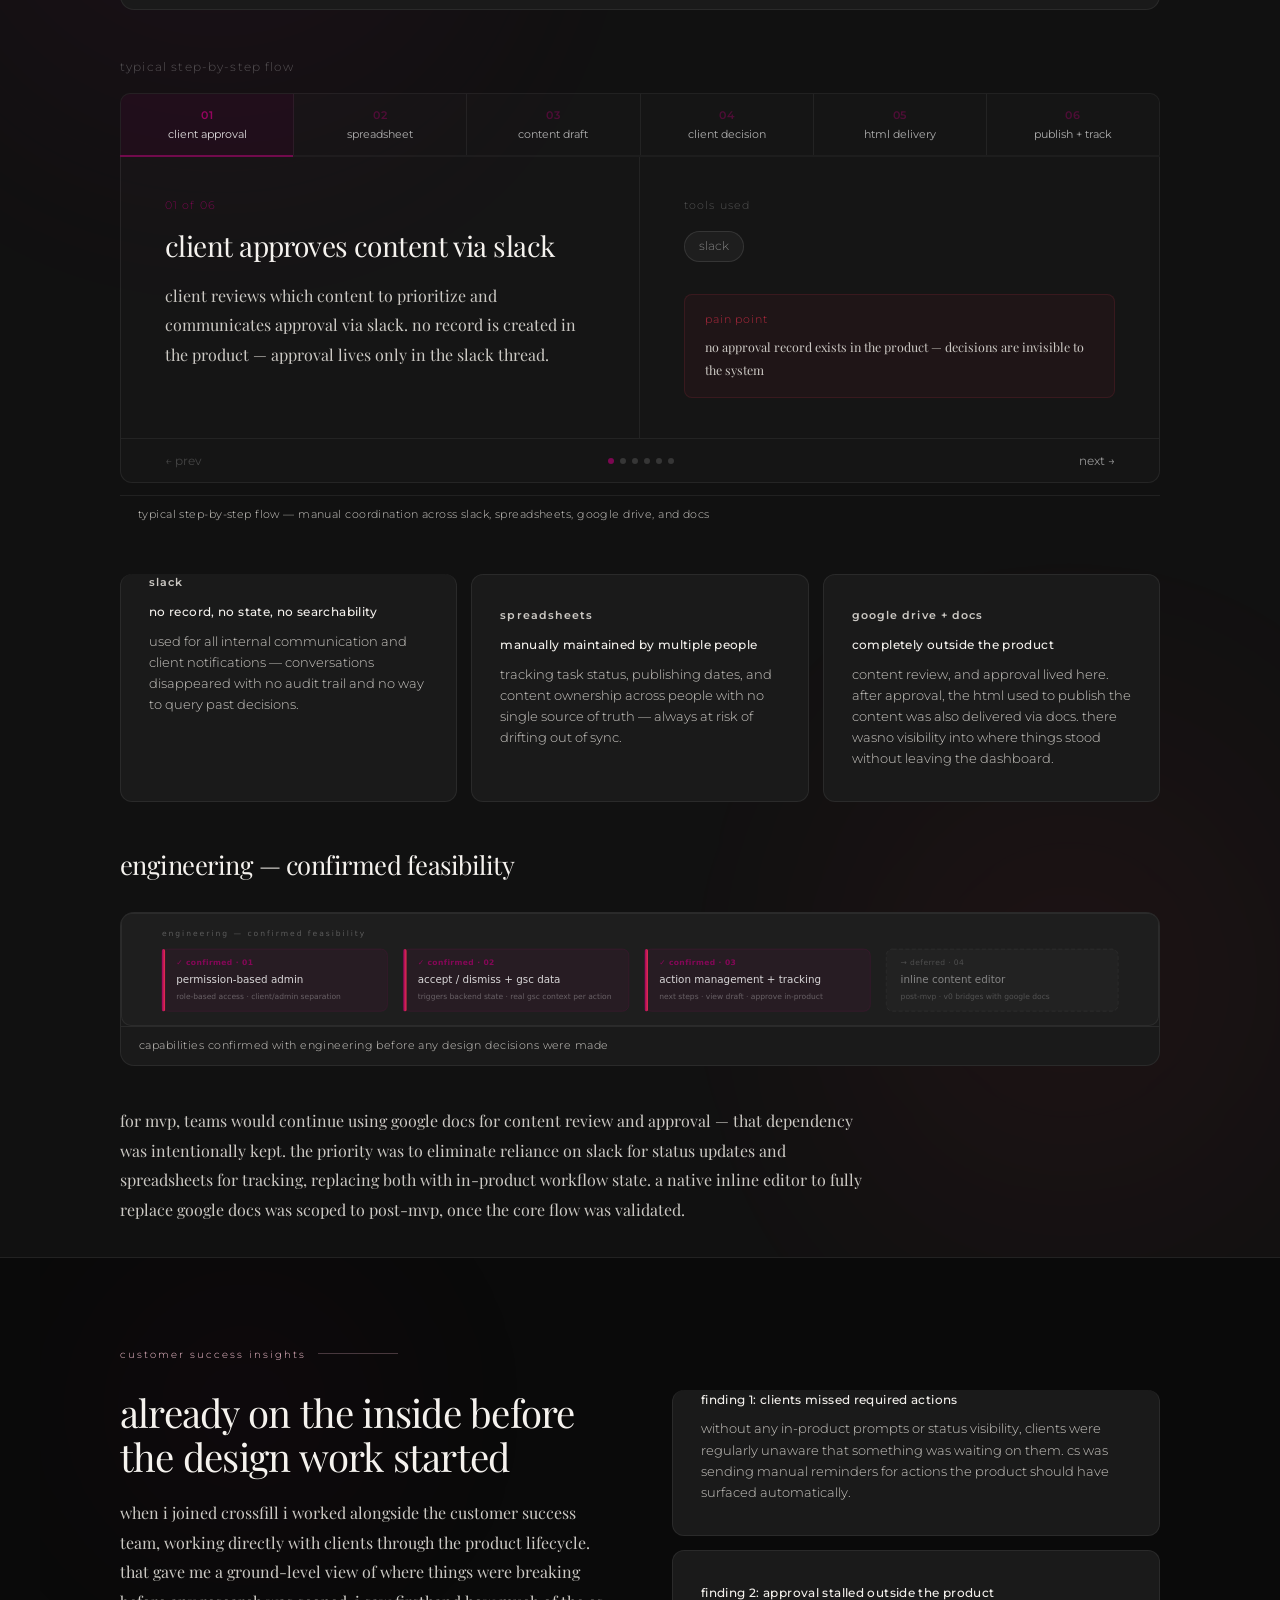
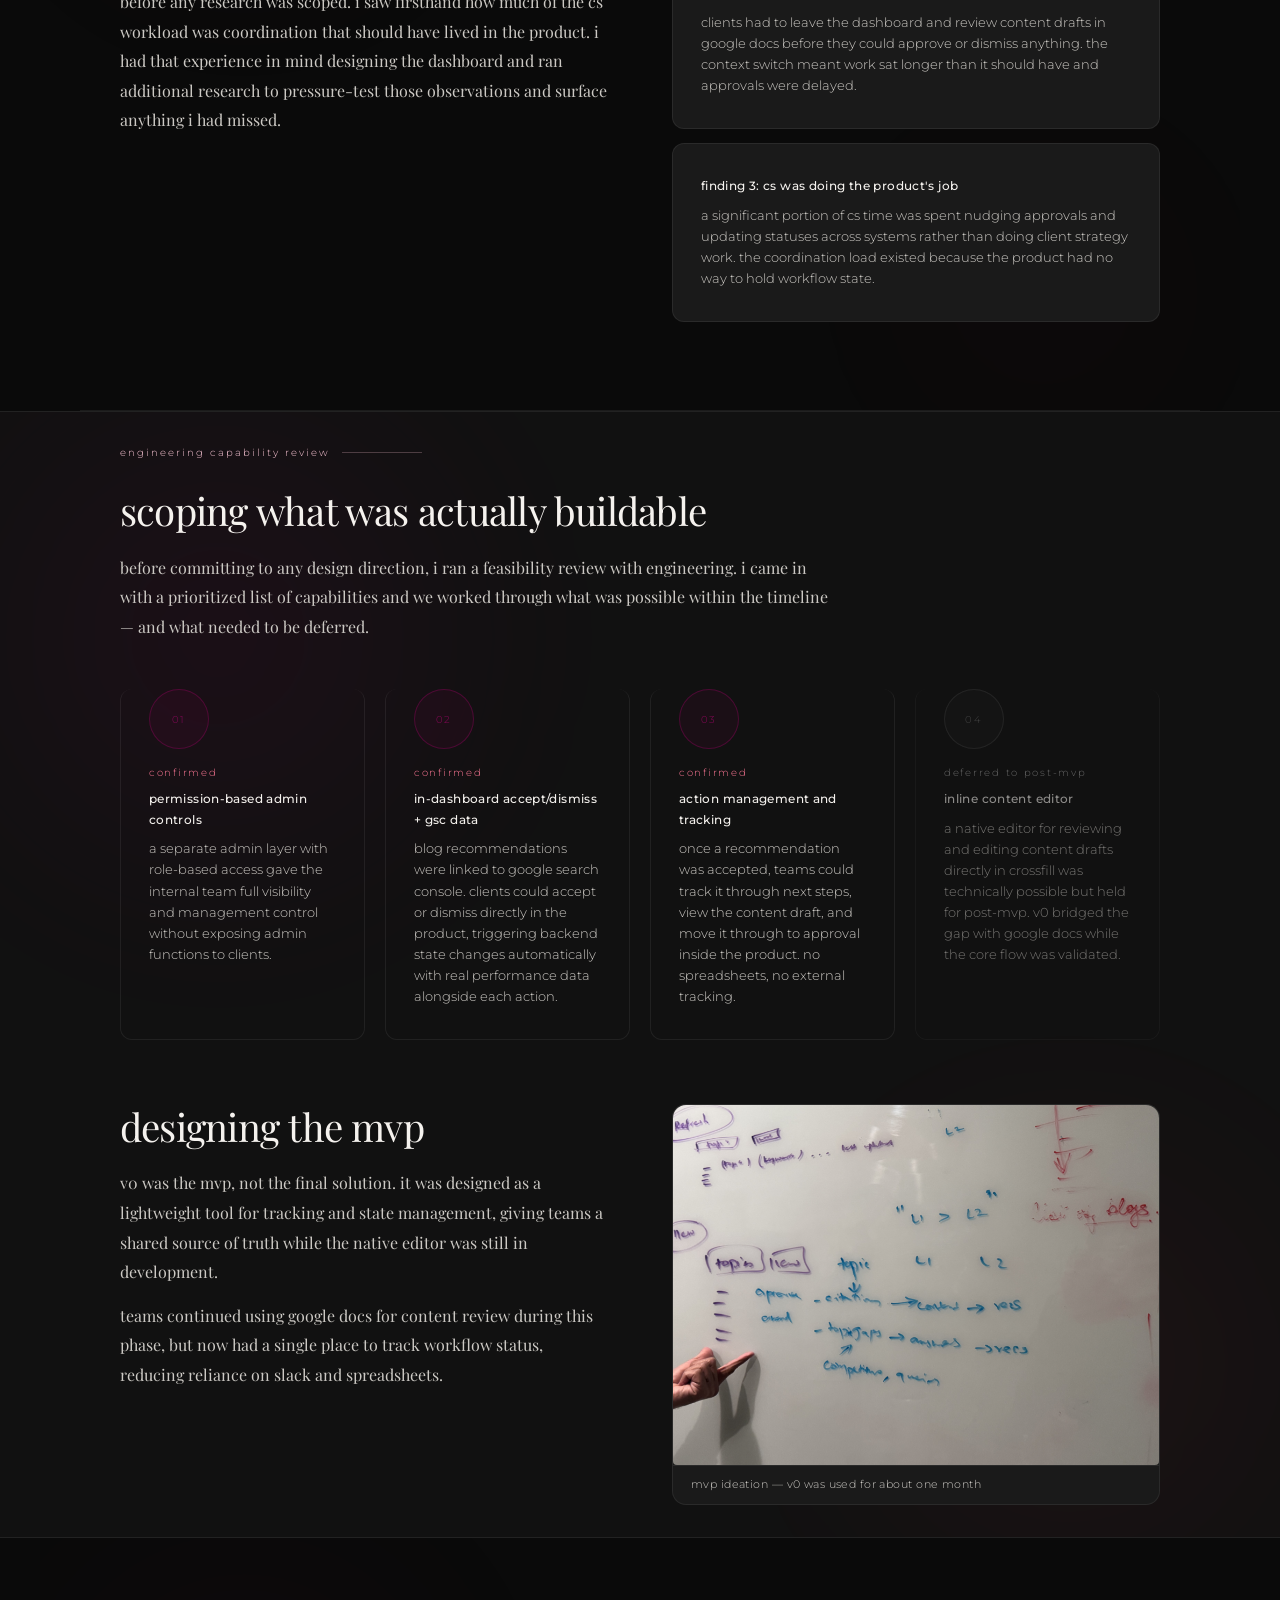
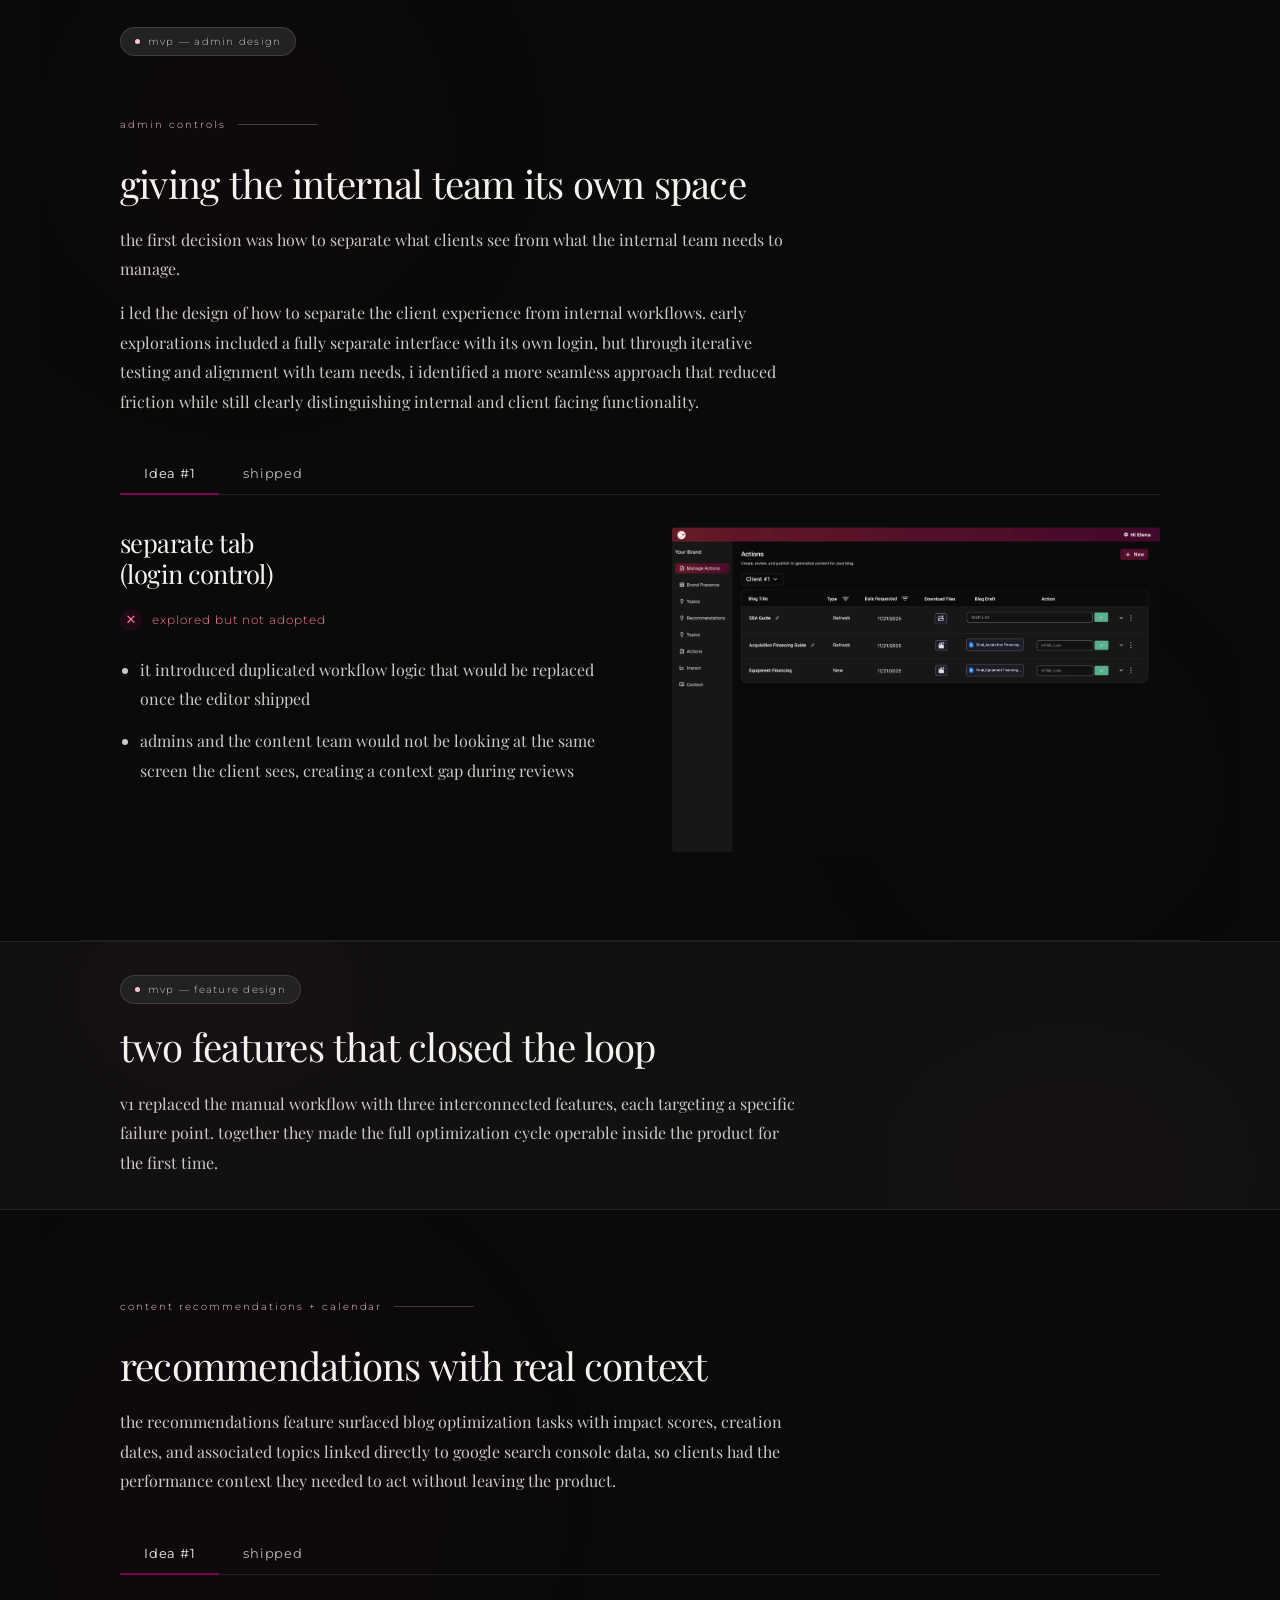
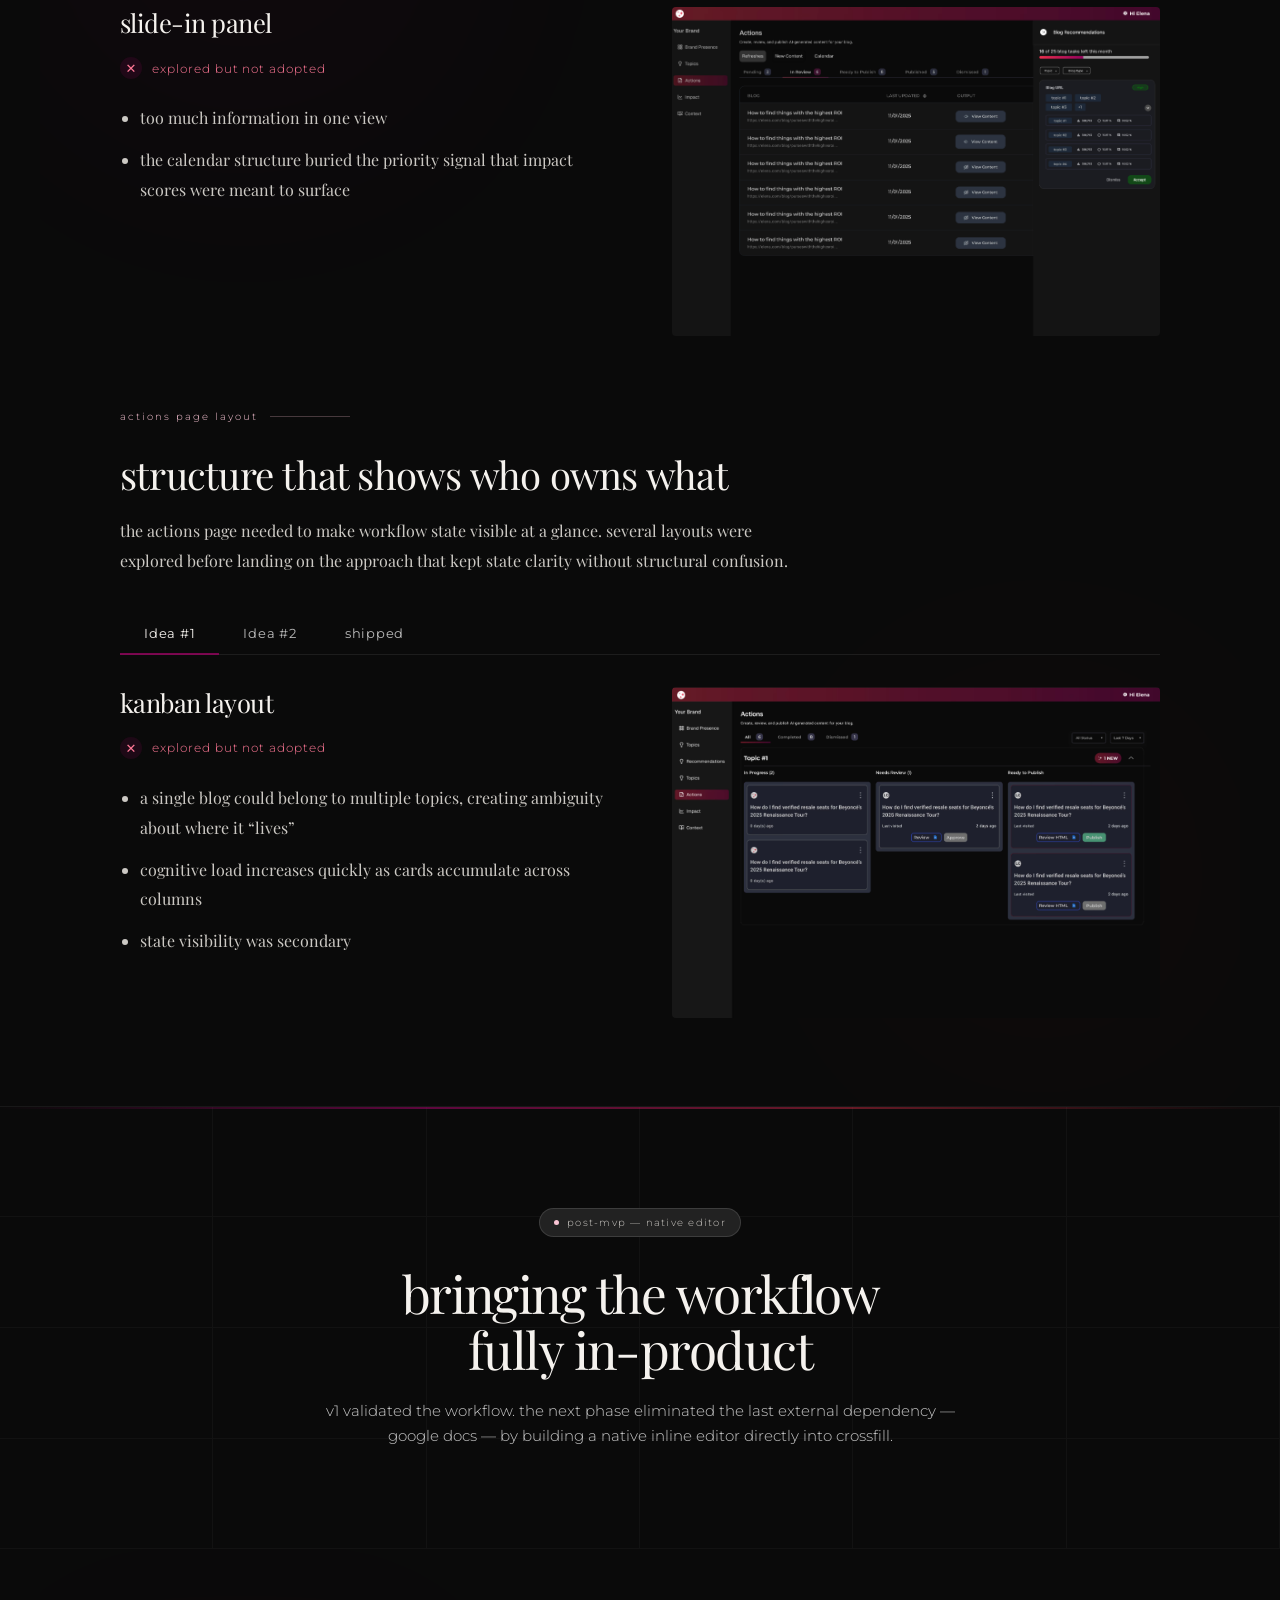
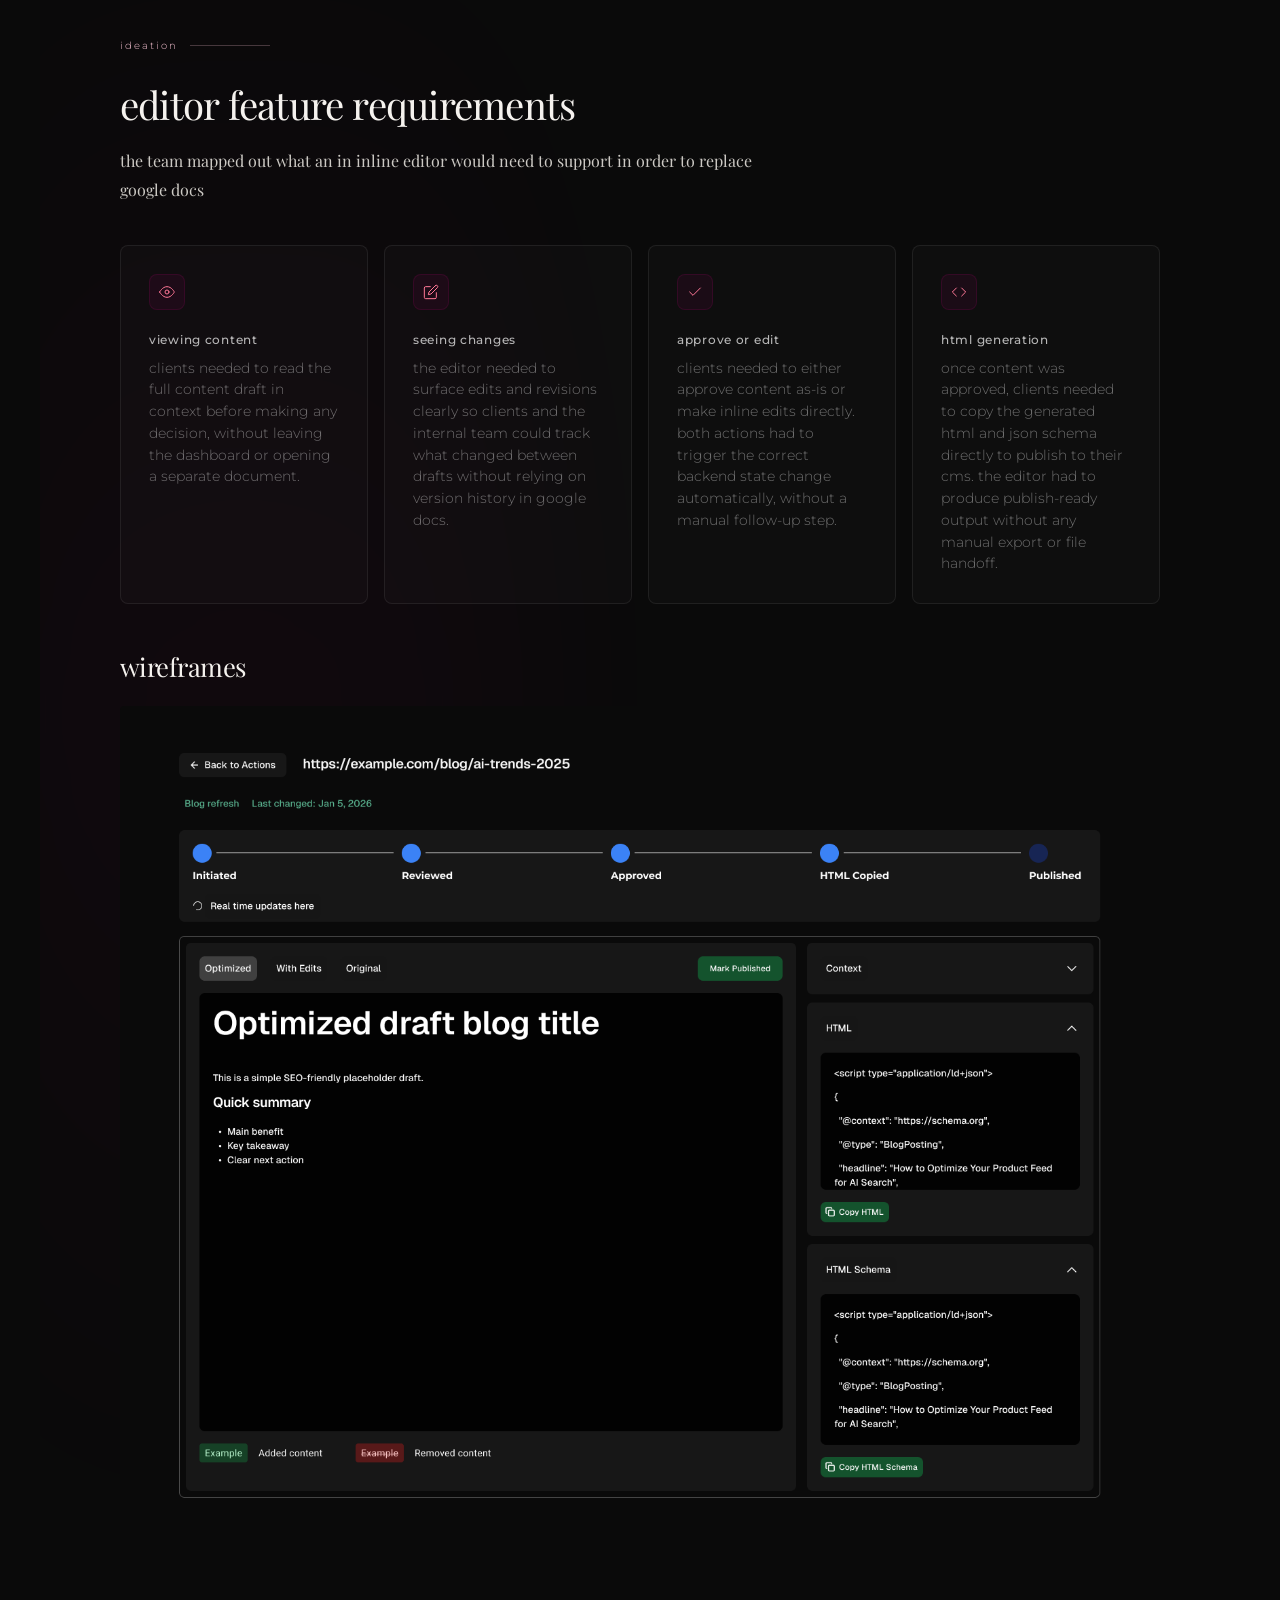
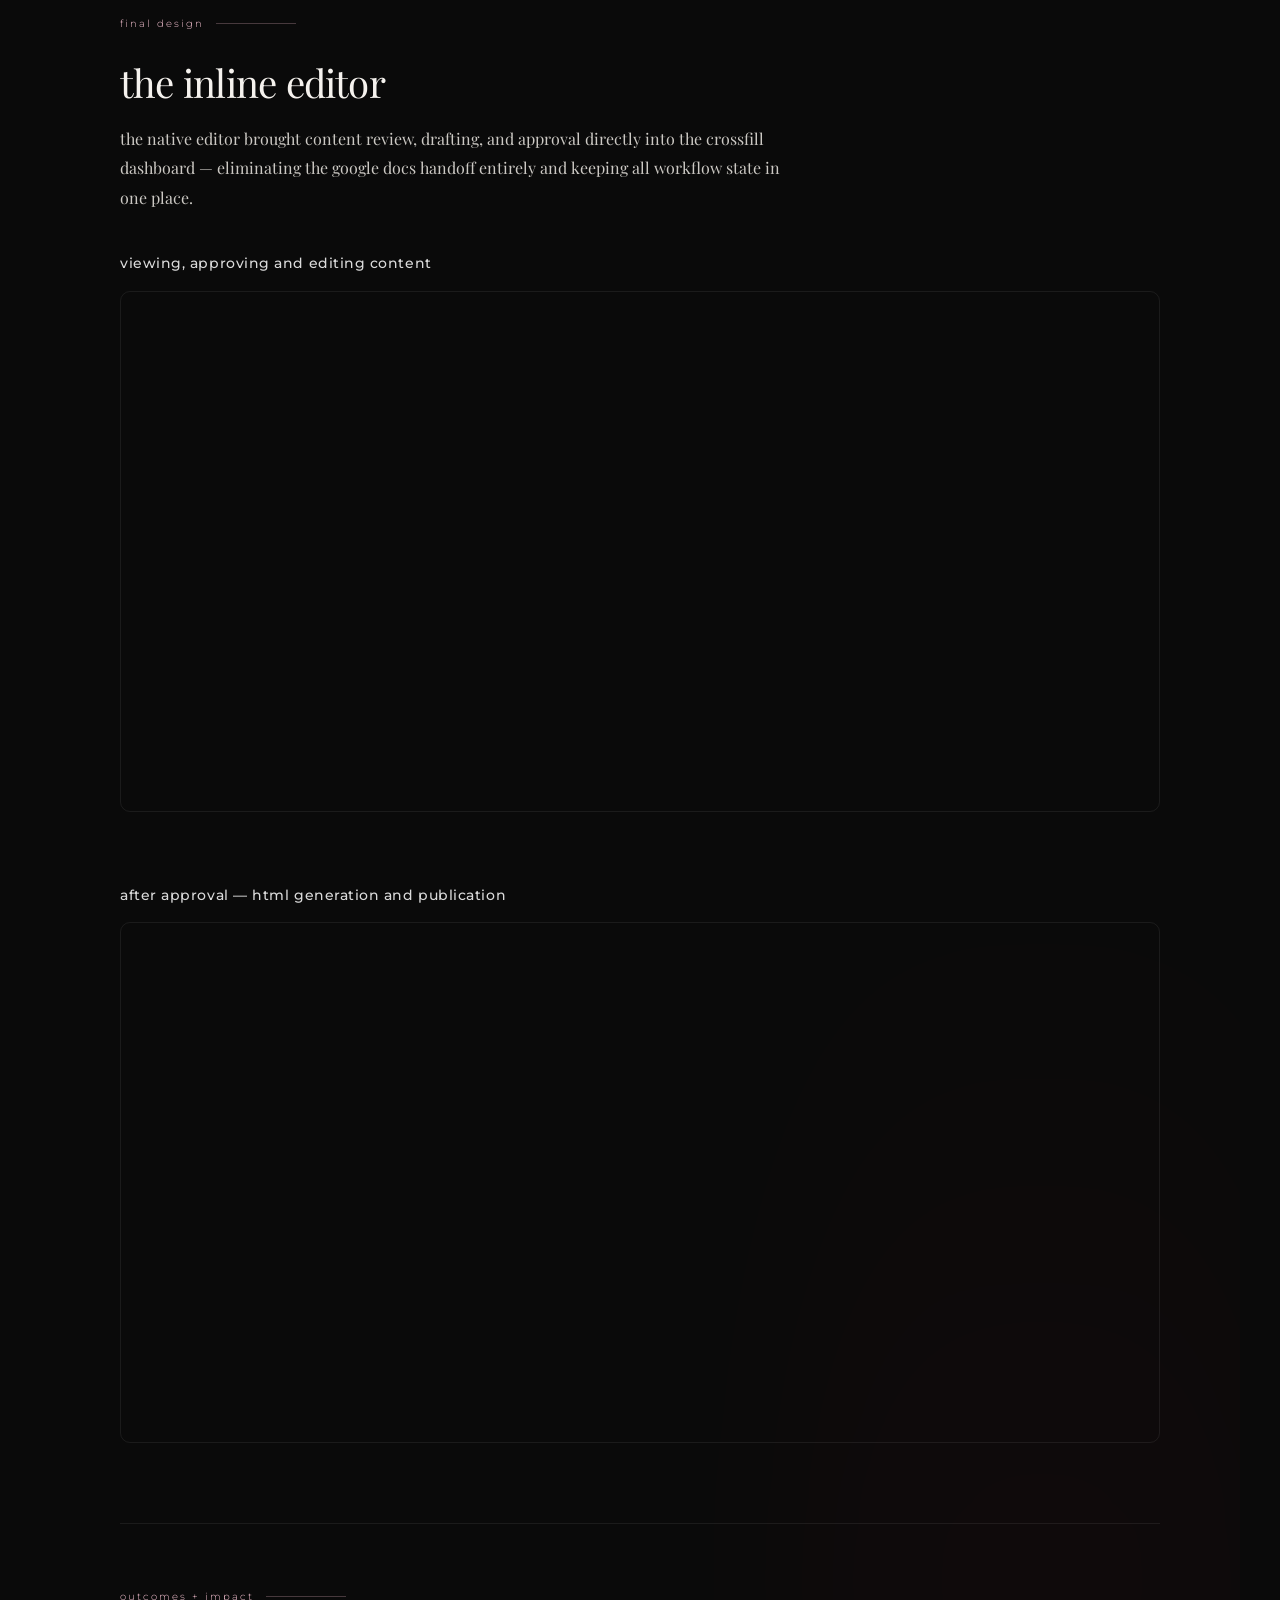
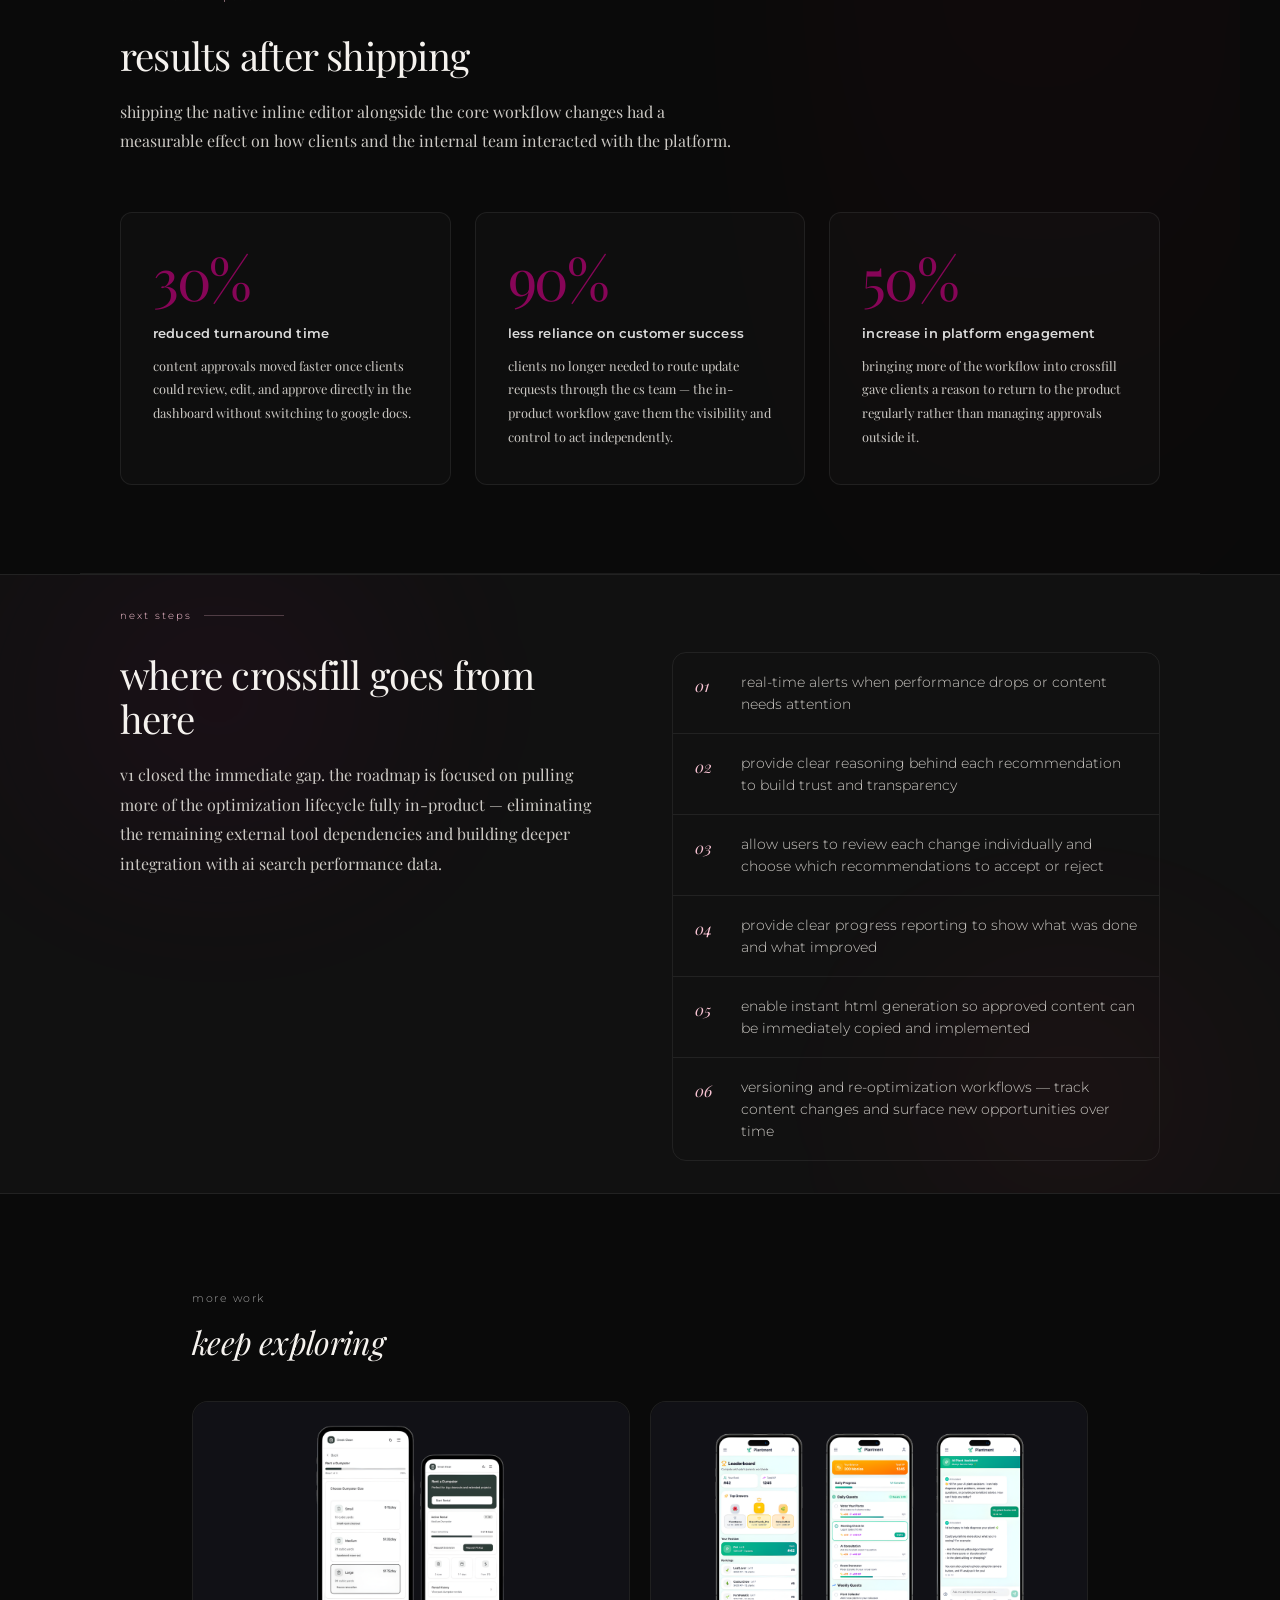
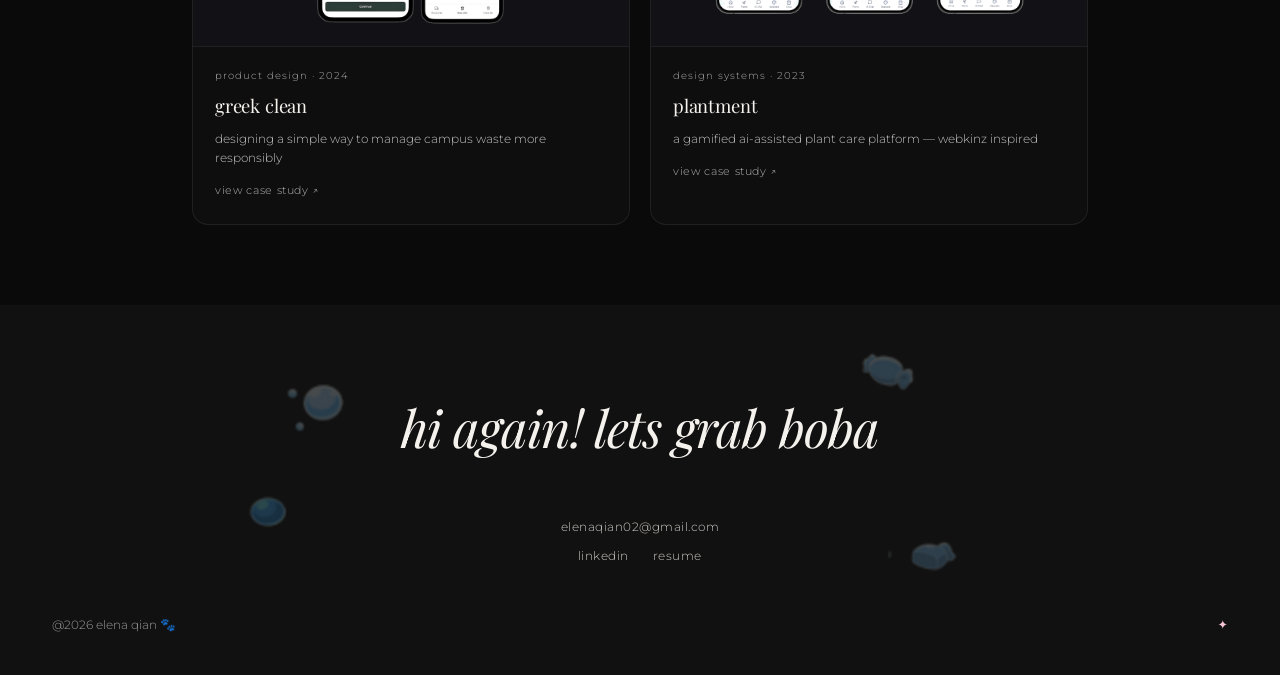
==== commit 98a1d54b: "small" ====
--- a/crossfill.html
+++ b/crossfill.html
@@ -1664,7 +1664,7 @@
        FOOTER
   ══════════════════════════════ -->
   <footer>
-    <img src="images/coloredcat.png" alt="" class="footer-cat-bg" aria-hidden="true">
+    <img src="images/footerr.png" alt="" class="footer-cat-bg" aria-hidden="true">
     <div class="footer-top">
       <h2 class="footer-heading">hi again! lets grab boba</h2>
     </div>
--- a/css/style.css
+++ b/css/style.css
@@ -1425,10 +1425,10 @@
   /* Loader */
   .loader-cat-img { width: clamp(100px, 45vw, 160px); }
 
-  /* Hero */
+  /* Hero — mobile height */
   .hero {
-    padding:    100px 20px 24px;
-    min-height: unset;
+    padding:    100px 20px 40px;
+    min-height: 105vh;
   }
   .hero-greeting,
   .hero-name {
@@ -1496,6 +1496,18 @@
   .cs-desc    { font-size: 0.85rem; }
   .cs-cta     { font-size: 0.65rem; padding: 11px 22px; }
 
+  /* Hide all desktop-only overlay / hover images on mobile */
+  .cs-chart,
+  .gc-greek2,
+  .gc-cattrash,
+  .gc-greek2-mobile { display: none; }
+
+  /* gc-cta-row: reset absolute positioning context */
+  .gc-cta-row { position: static; }
+
+  /* Plant stats: wrap + reset top offset */
+  .plant-stats { flex-wrap: wrap; top: 0; }
+
   /* Oldies */
   .oldies { padding: 48px 16px; }
   .oldie-card { border-radius: 12px; }
@@ -1512,6 +1524,4 @@
   .footer-links { flex-wrap: wrap; justify-content: center; gap: 16px; }
   .footer-bottom { flex-direction: column; gap: 8px; text-align: center; }
 
-  /* Plant stats: wrap on mobile */
-  .plant-stats { flex-wrap: wrap; }
 }
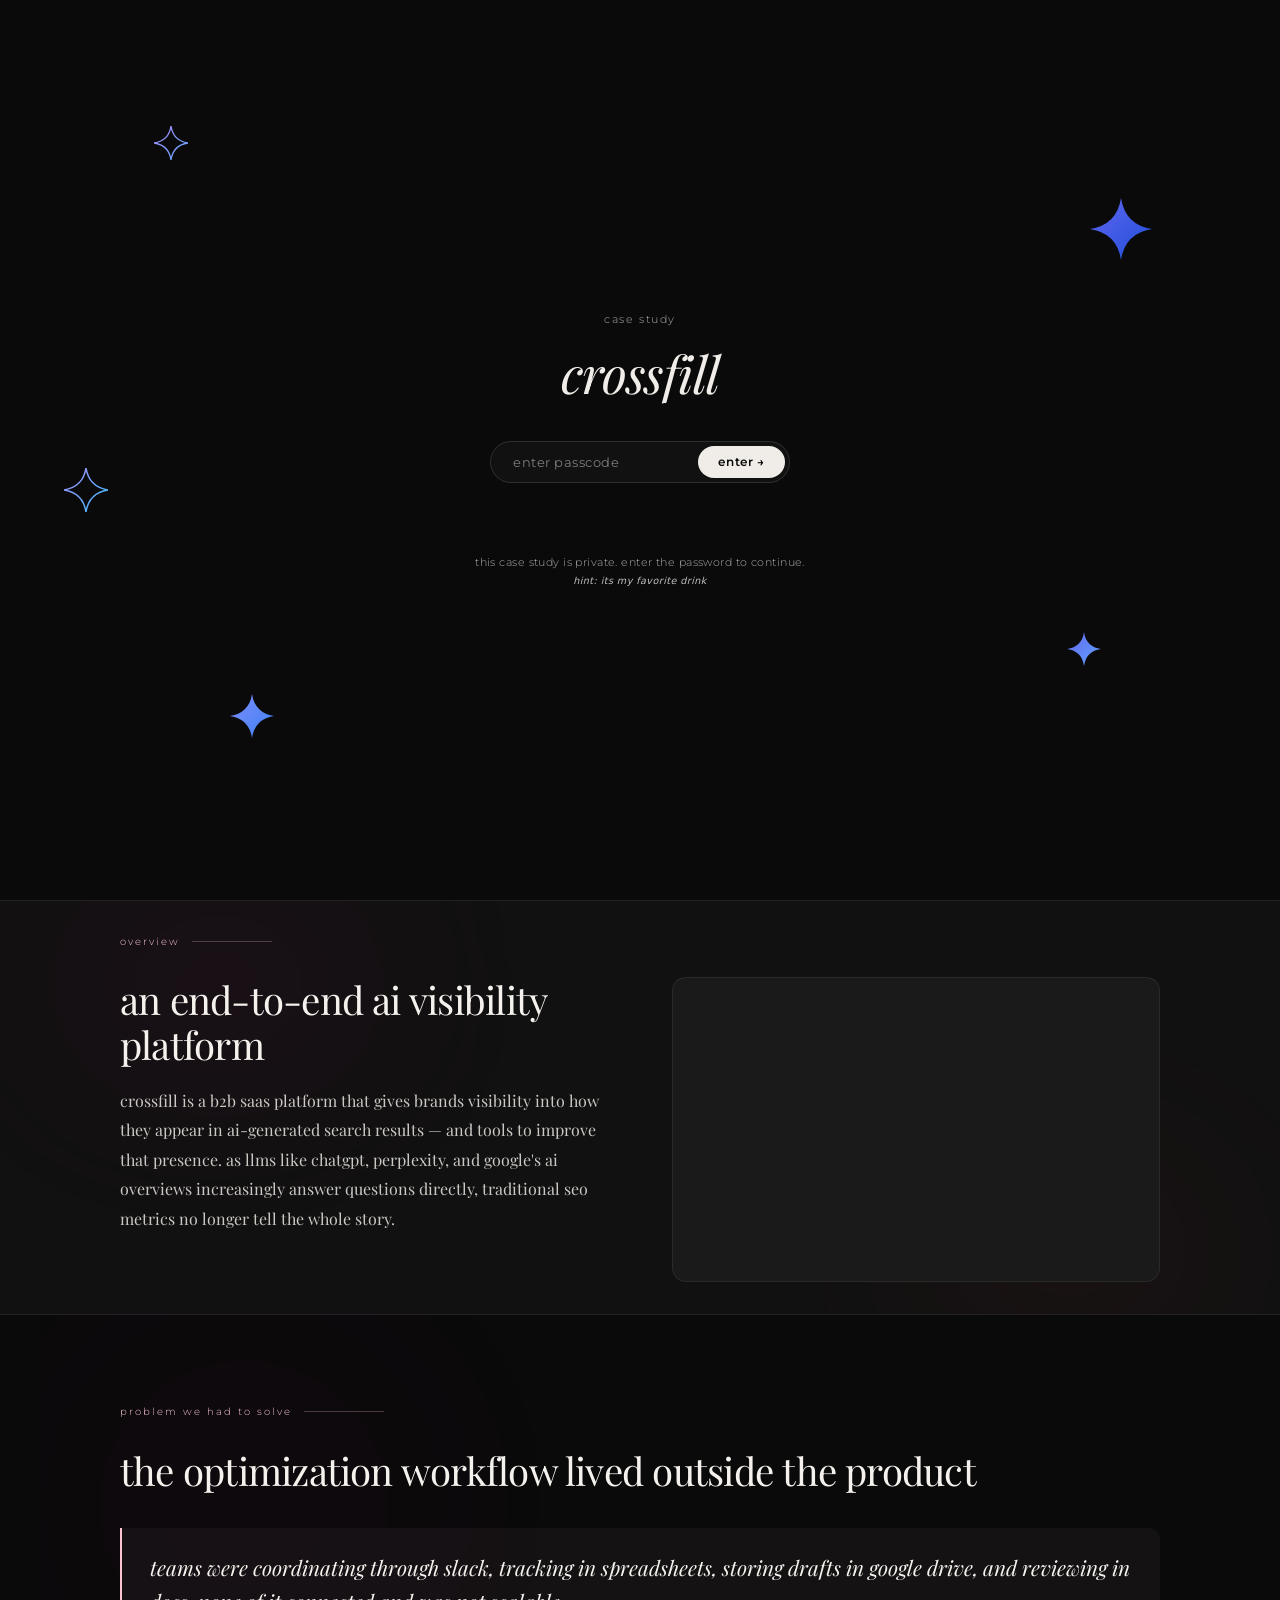
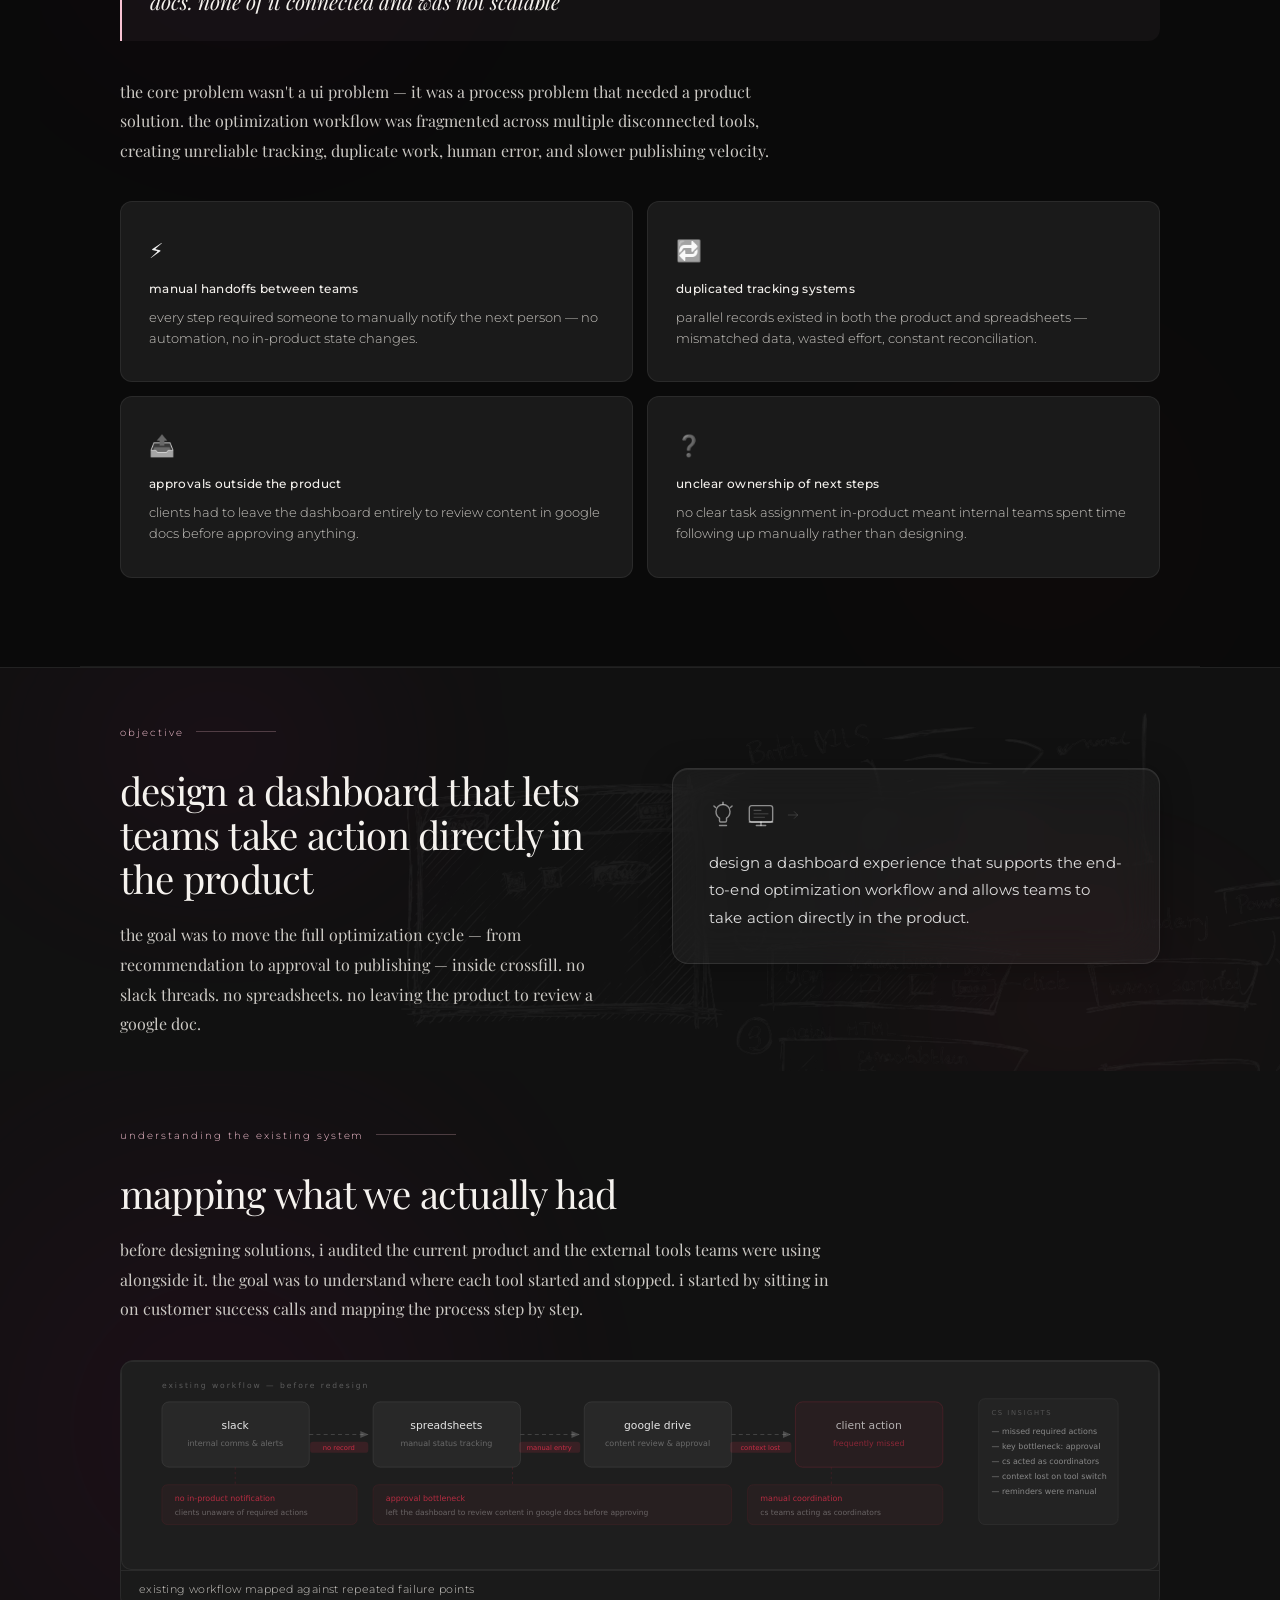
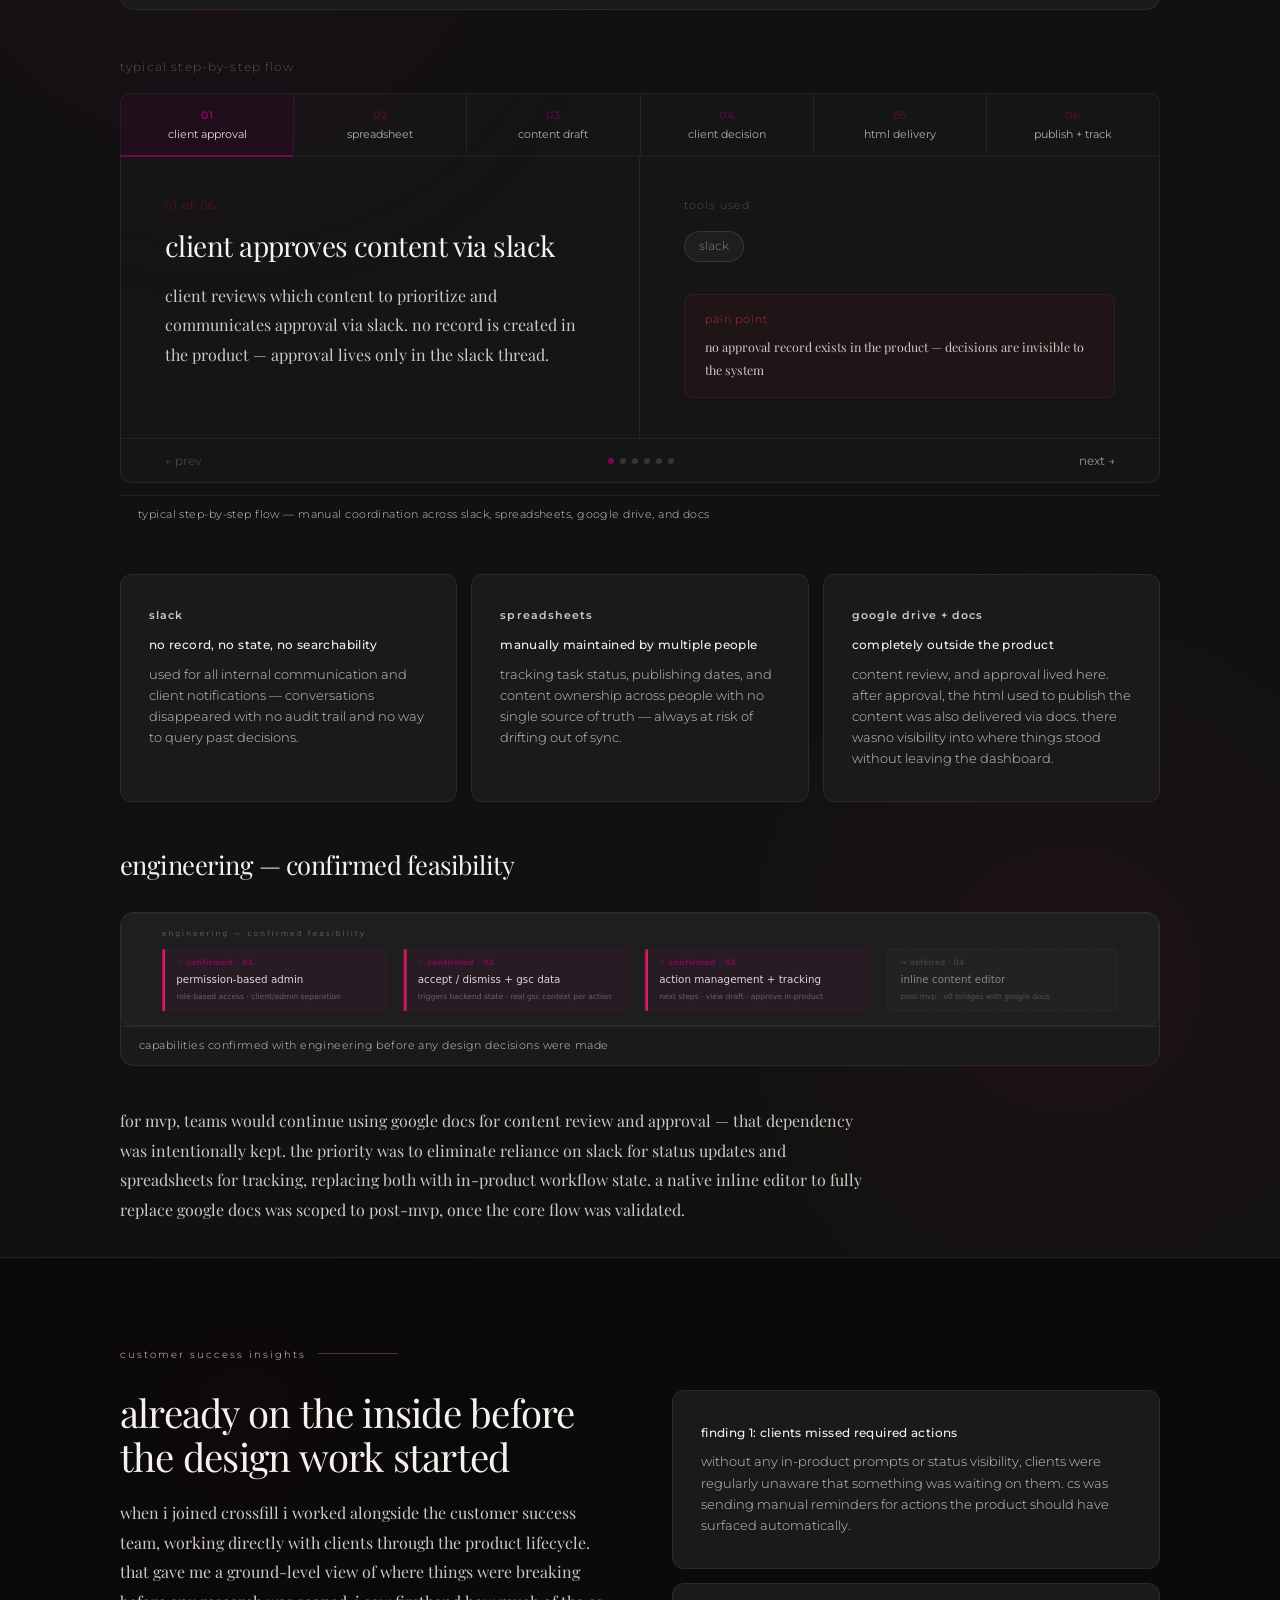
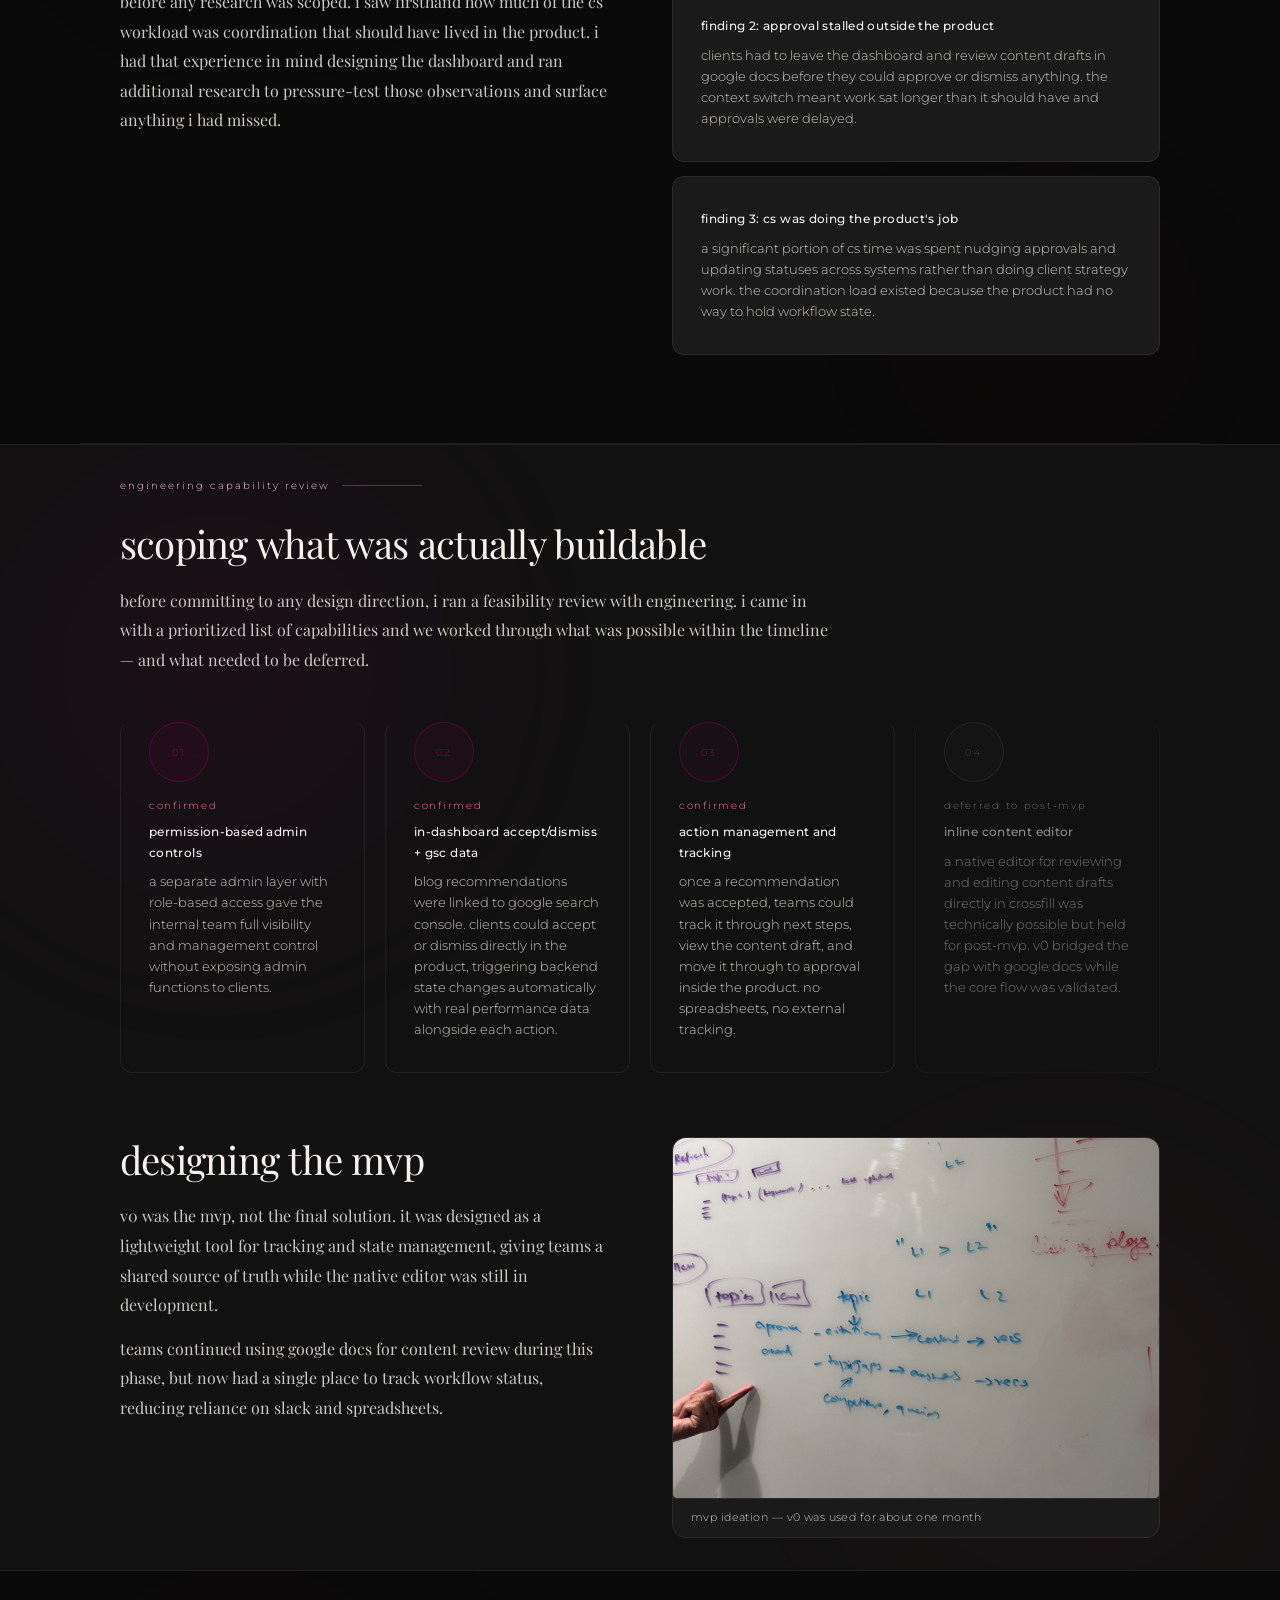
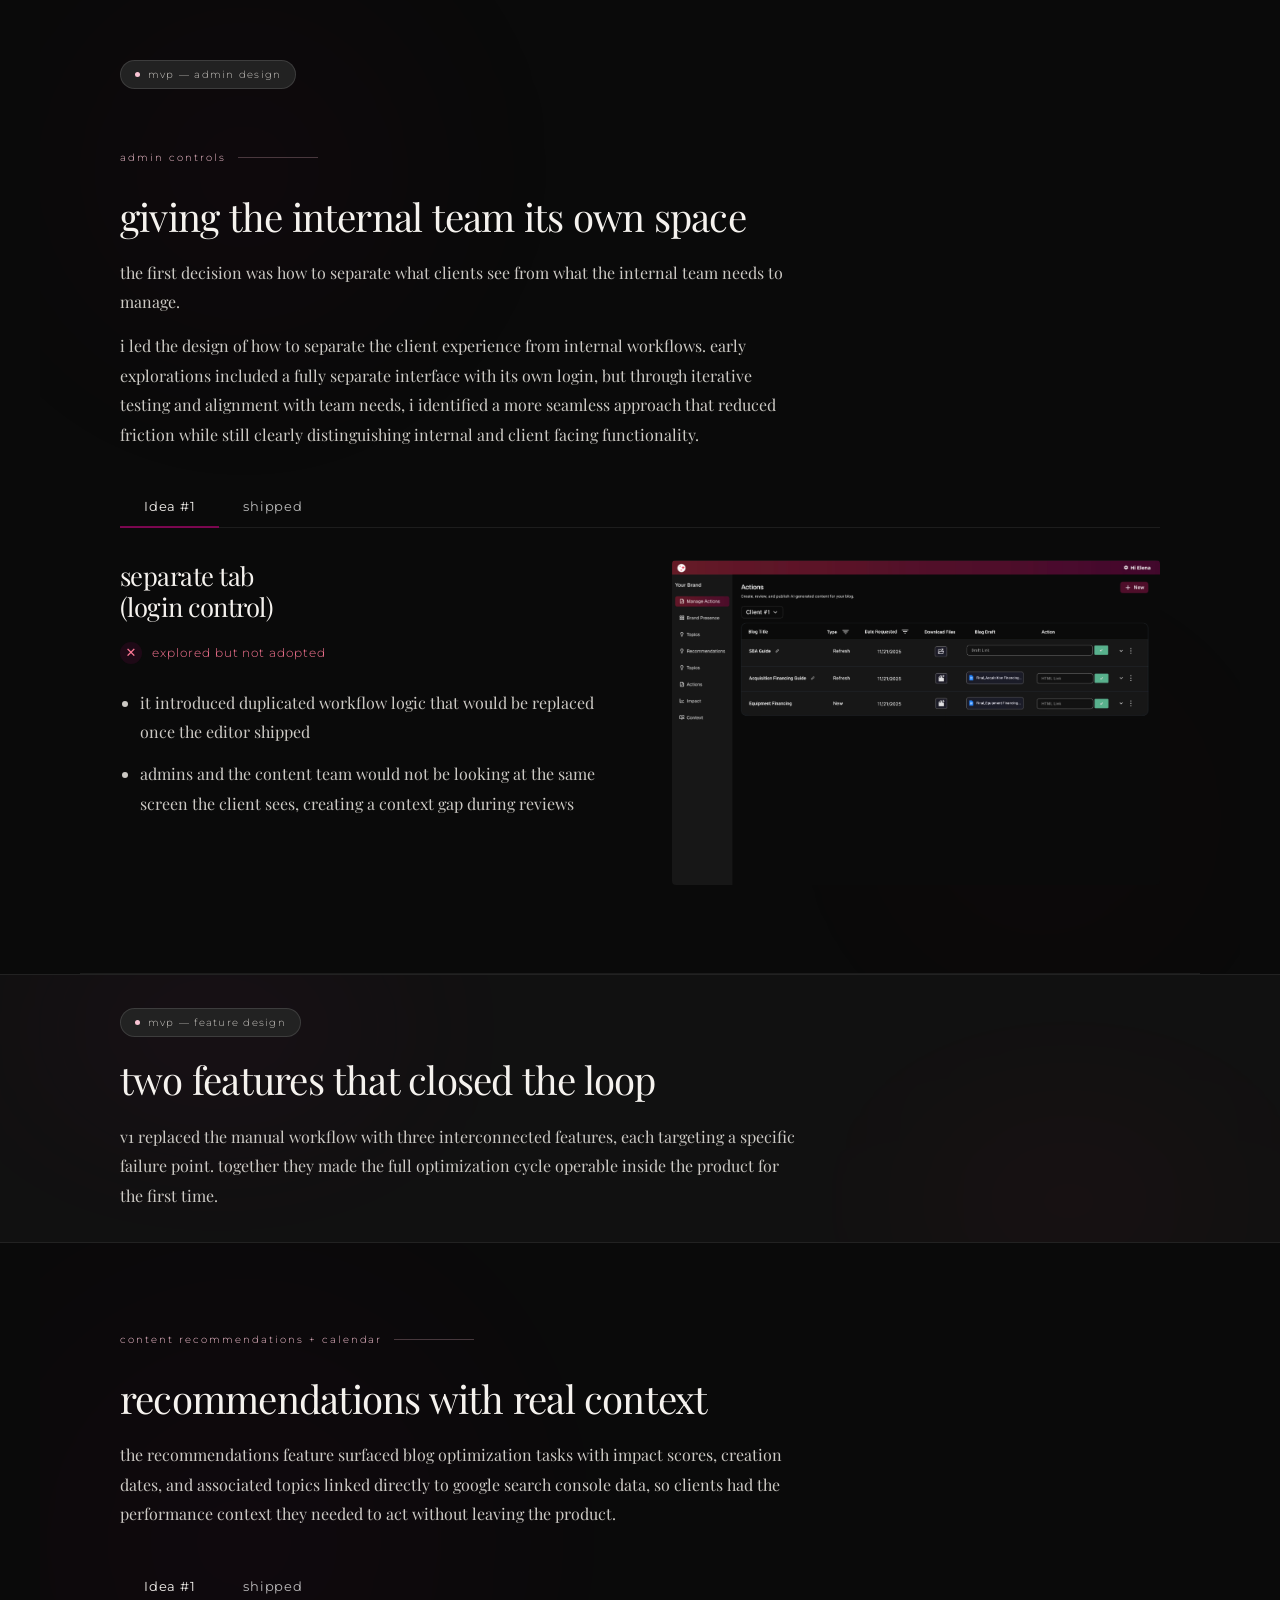
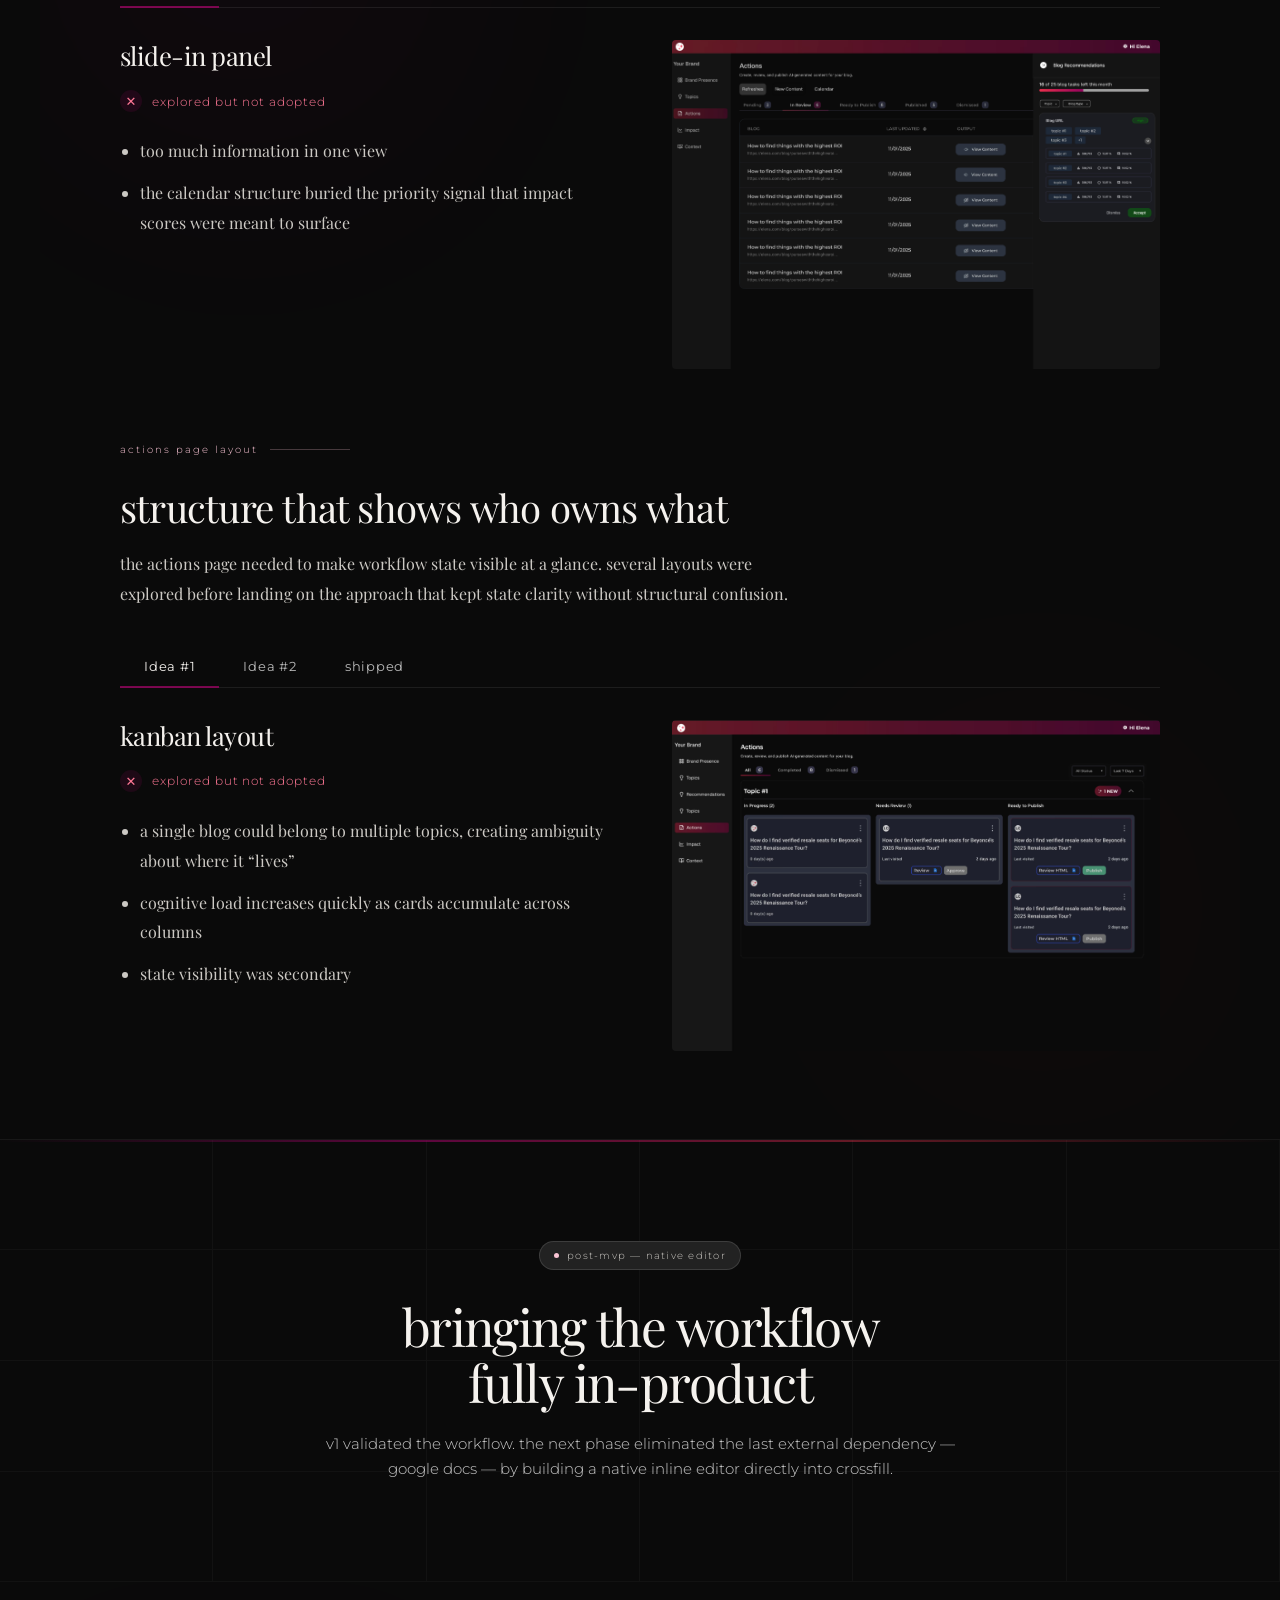
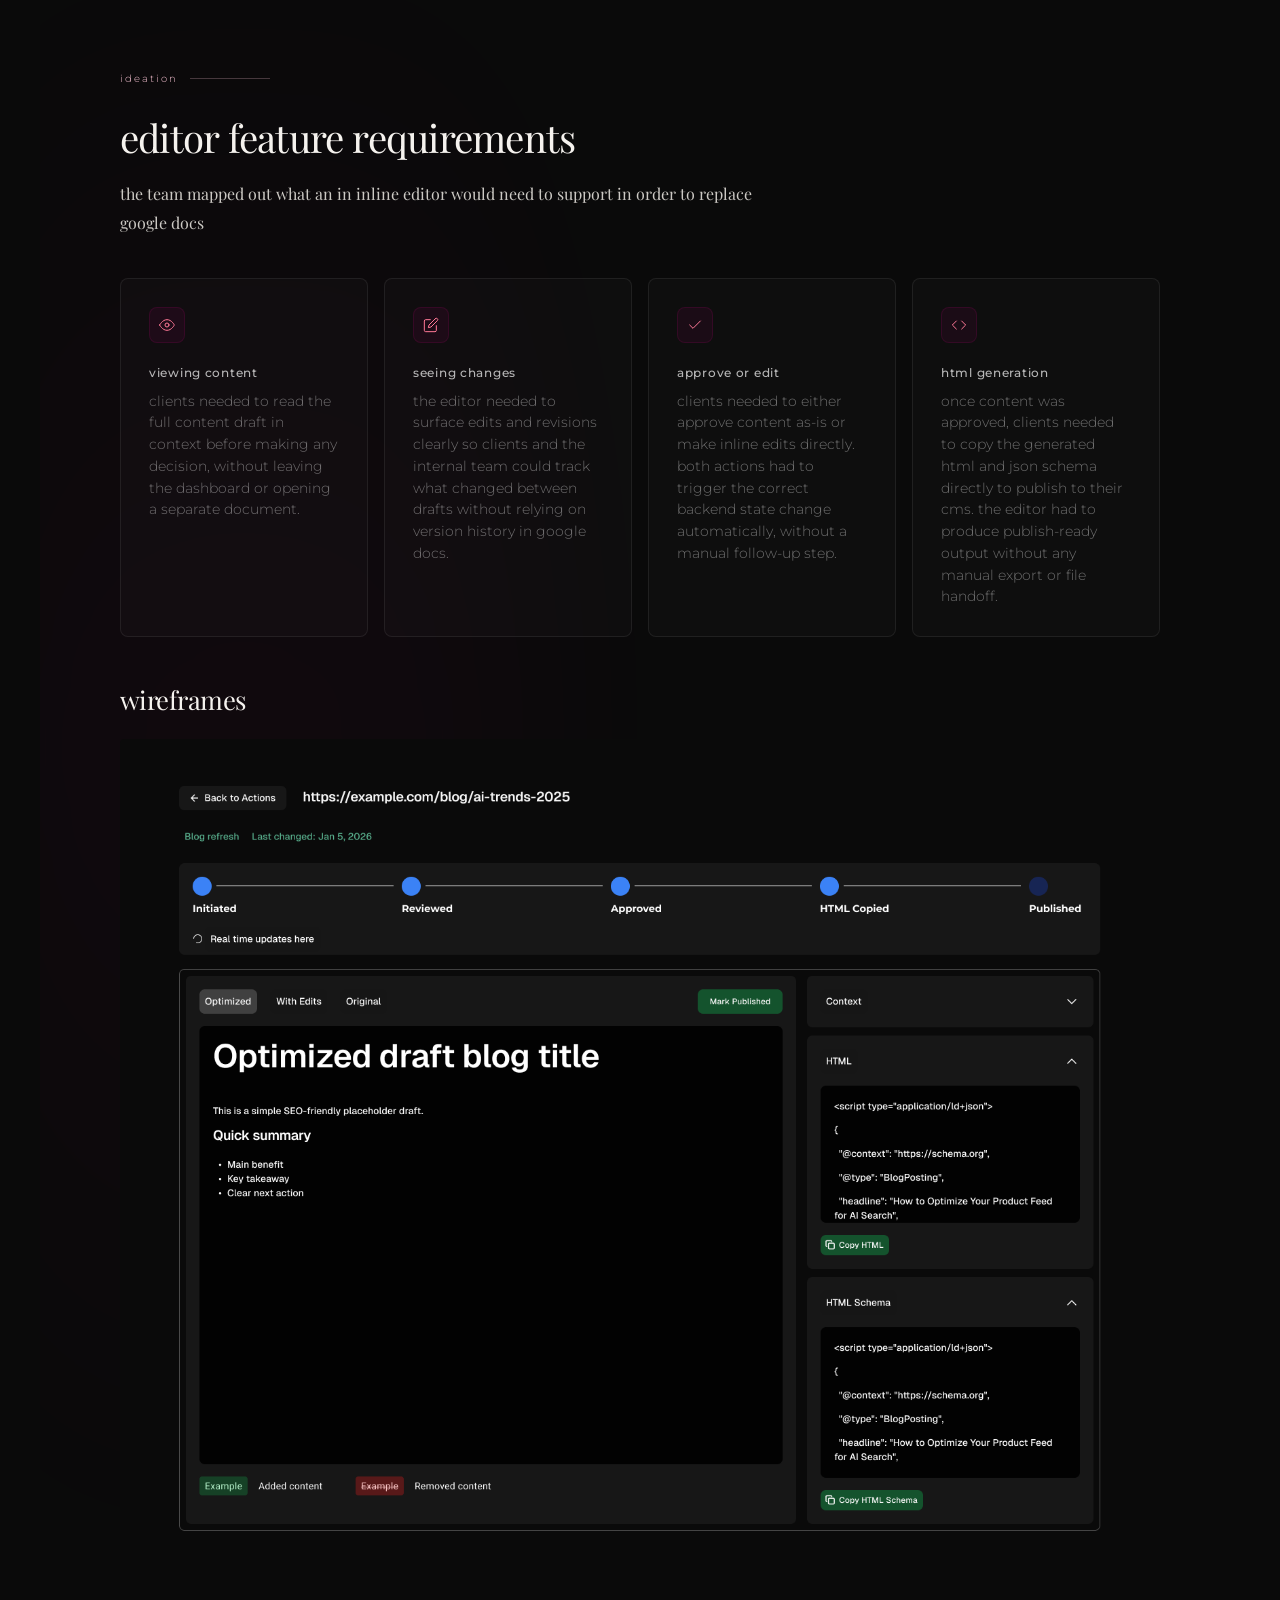
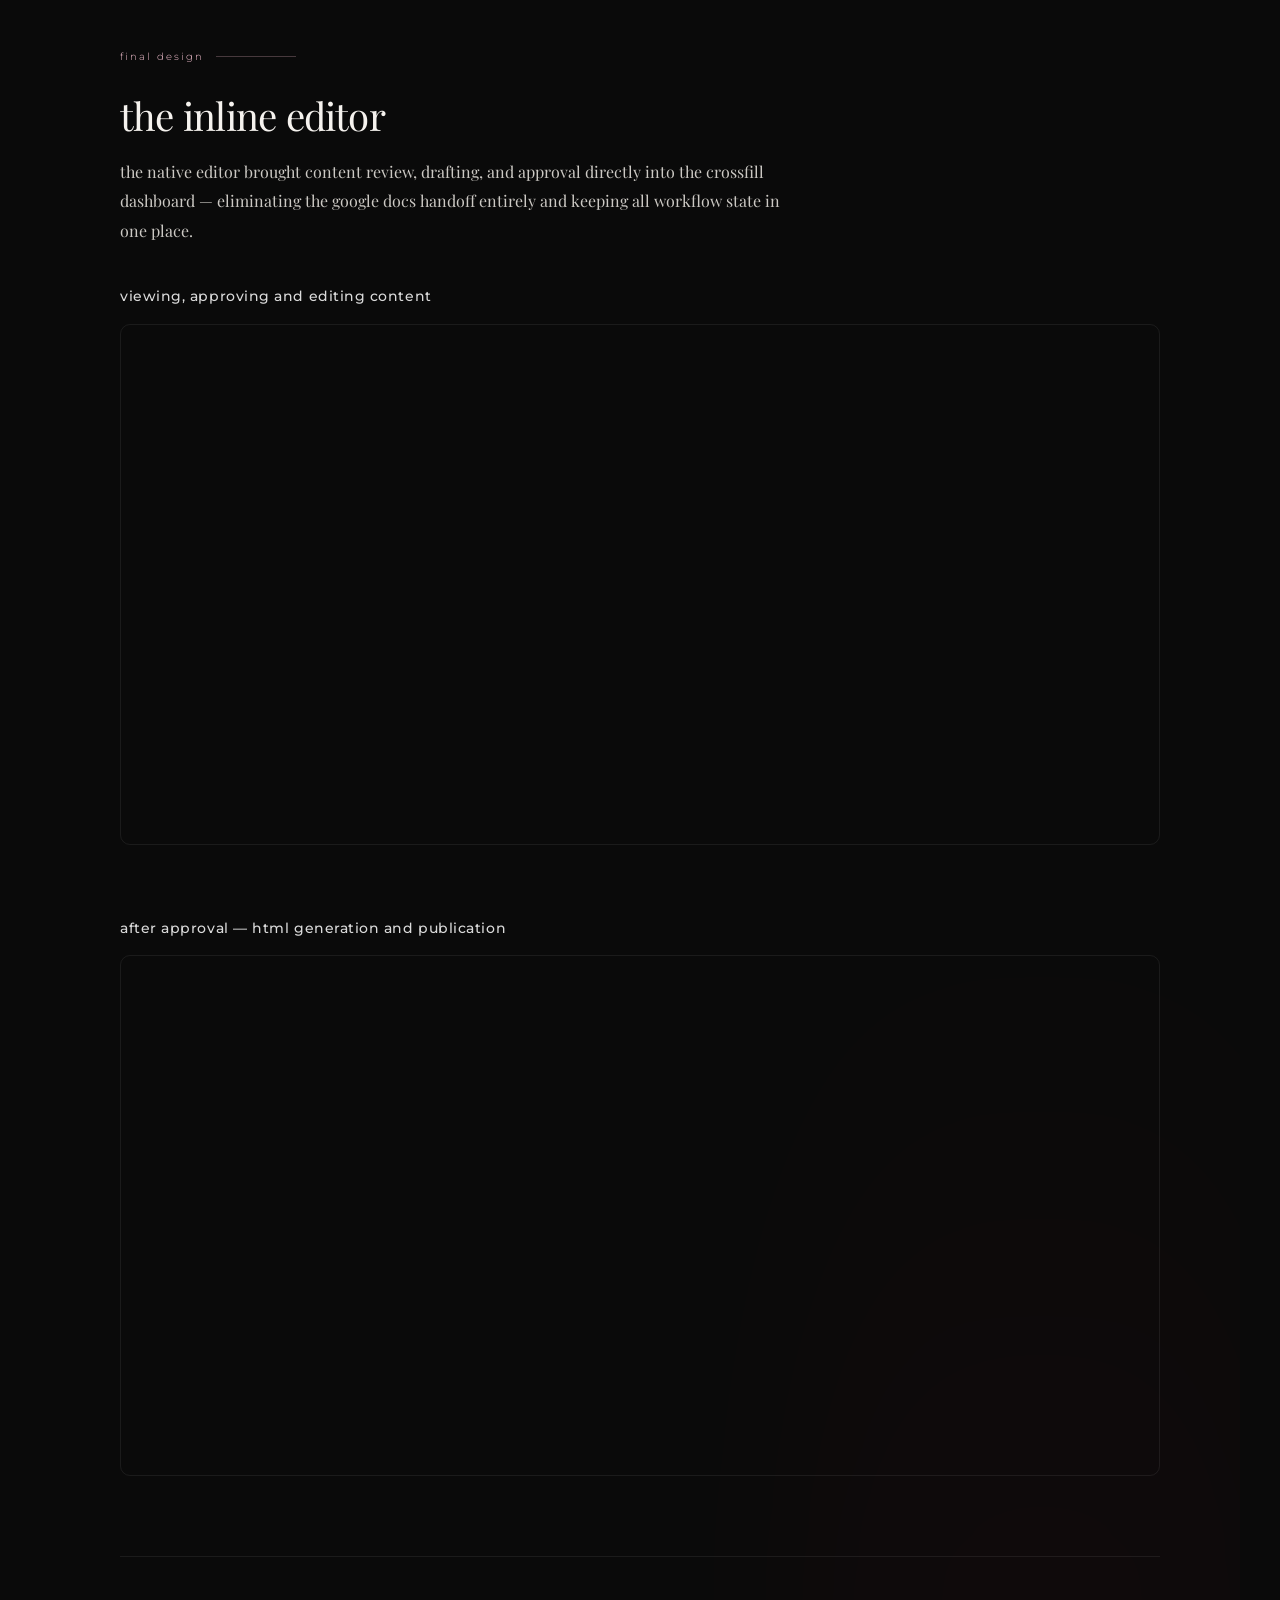
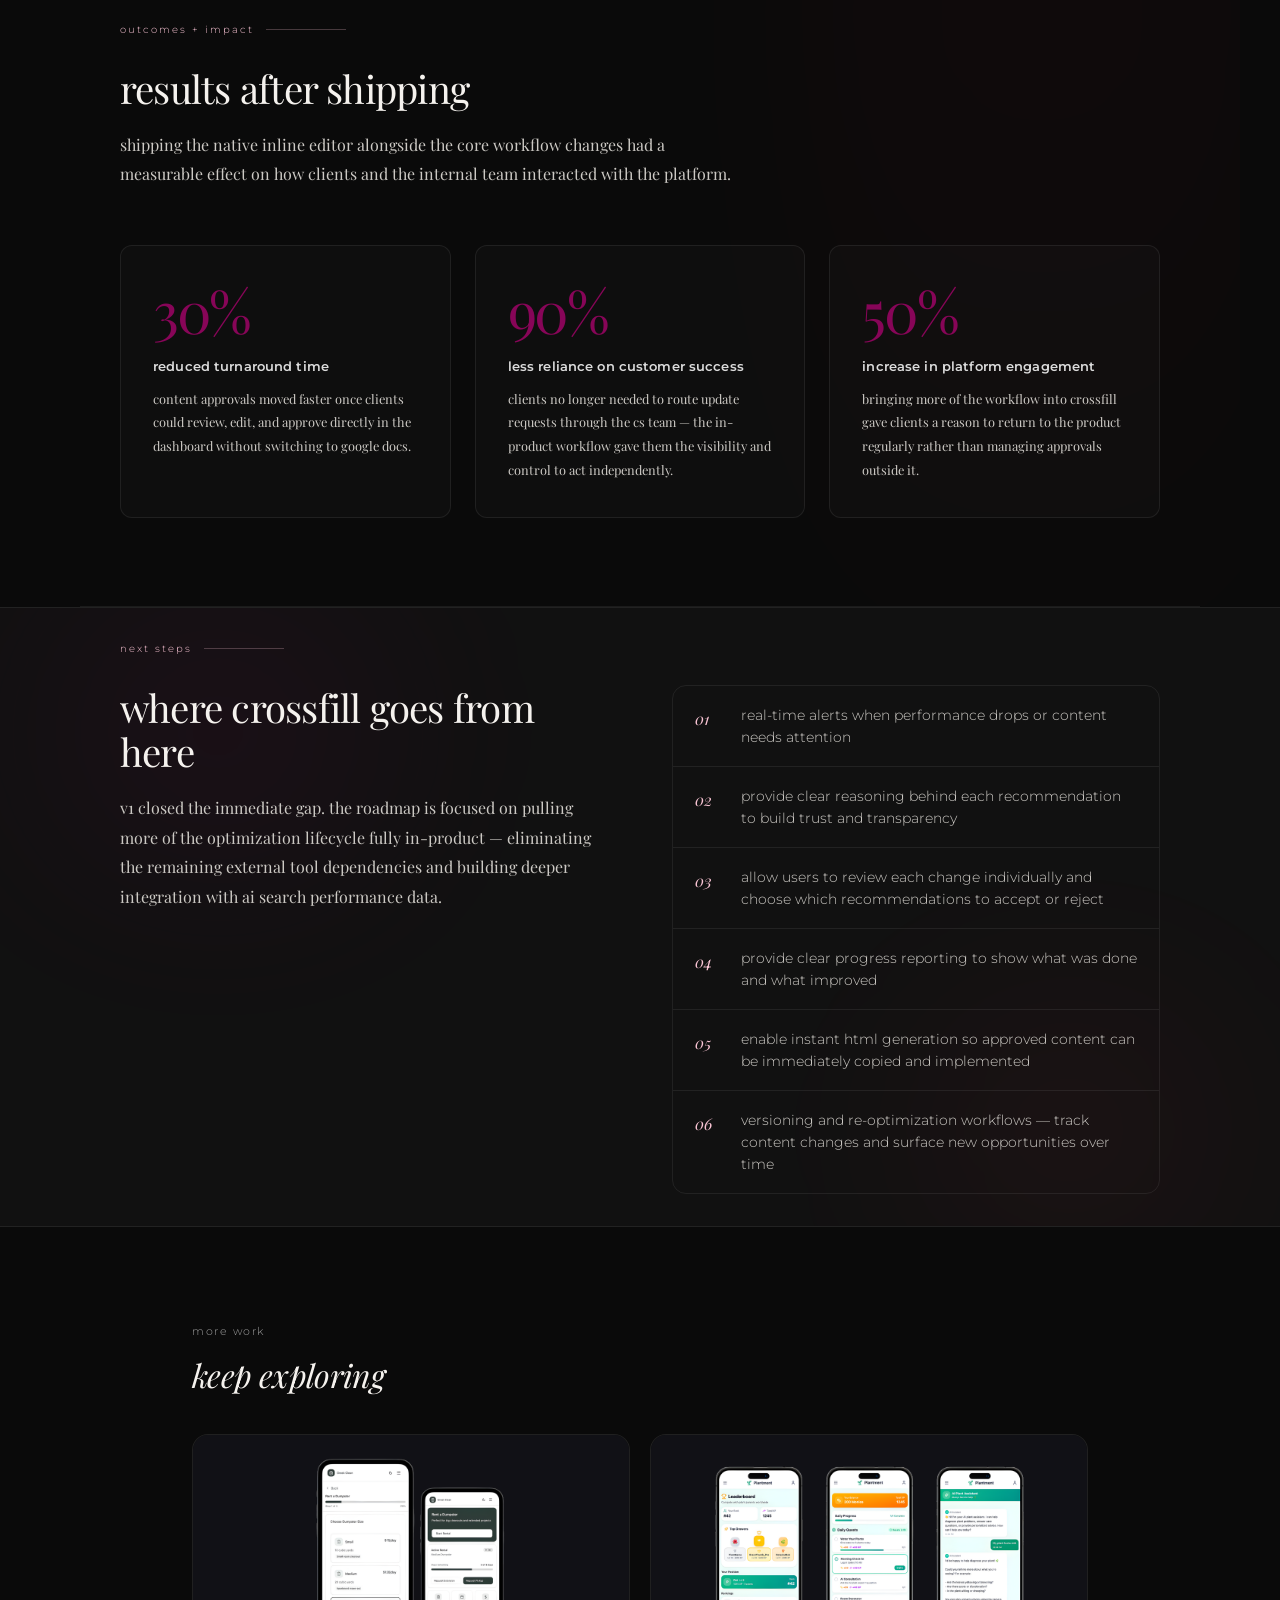
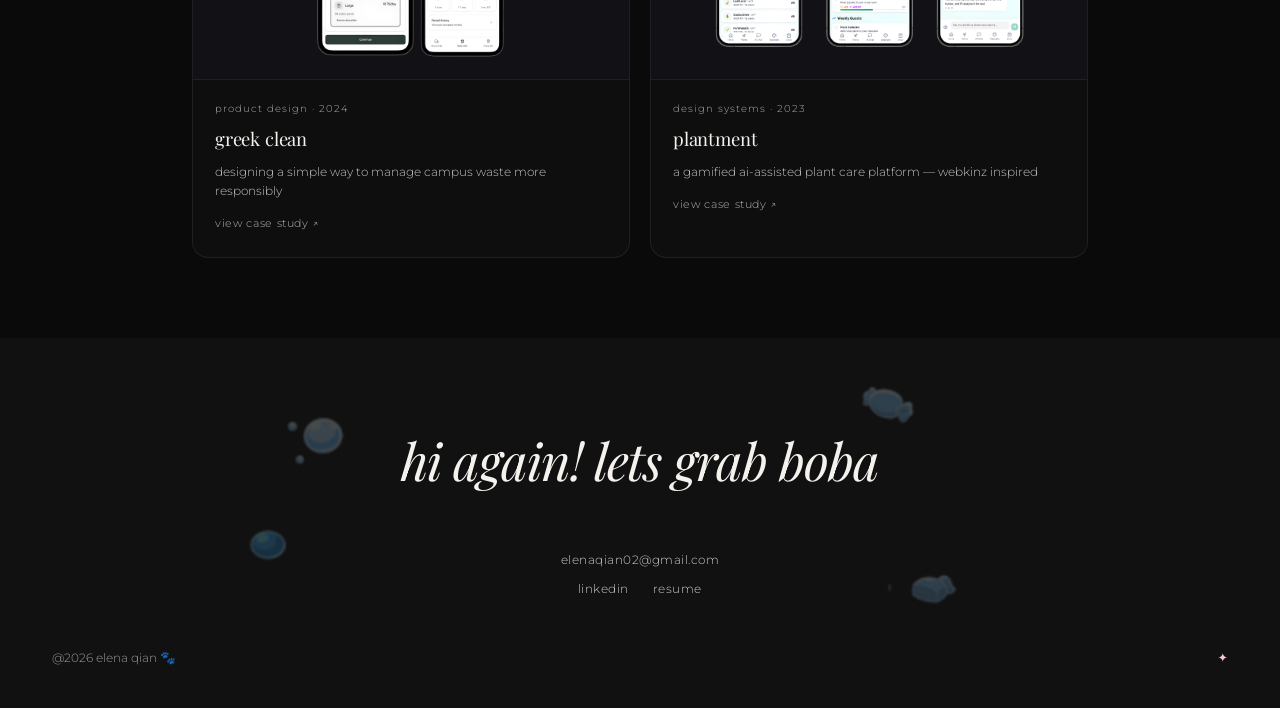
==== commit 5b63cdaf: "update portfolio" ====
--- a/crossfill.html
+++ b/crossfill.html
@@ -2,7 +2,7 @@
 <html lang="en">
 <head>
   <meta charset="UTF-8" />
-  <link rel="icon" href="images/savi.png" type="image/png">
+  <link rel="icon" href="images/finalcat.png" type="image/png">
   <meta name="viewport" content="width=device-width, initial-scale=1.0"/>
   <title>Crossfill — Elena Qian</title>
   <link rel="stylesheet" href="css/style.css" />
--- a/css/style.css
+++ b/css/style.css
@@ -160,7 +160,7 @@
   align-items:    flex-start;
   padding:        140px 72px 80px;
   position:       relative;
-  overflow:       hidden;
+  overflow:       visible;
 }
 
 /* Diamond star inline with hi! — all screen sizes */
@@ -226,7 +226,7 @@
   display:        block;
 }
 
-.hero-name-accent { color: #60a5fa; }
+.hero-name-accent { color: #dbeafe; }
 
 /* Sketch image floating behind the name */
 @keyframes sketchFloat {
@@ -241,13 +241,13 @@
 }
 .hero-sketch {
   position:   absolute;
-  top:        calc(80px - 9vh);
-  bottom:     28%;
+  top:        calc(20px - 14vh);
+  bottom:     auto;
   left:       50%;
   transform:  translateX(-50%);
   width:      auto;
   height:     auto;
-  min-width:  clamp(540px, 72vw, 990px);
+  min-width:  clamp(400px, 54vw, 750px);
   opacity:    0.22;
   z-index:    0;
   pointer-events: none;
@@ -283,7 +283,7 @@
 .hero-deco-candy,
 .hero-deco-bubble {
   position:       absolute;
-  top:            20px;
+  top:            -50px;
   left:           50%;
   transform:      translateX(-50%);
   pointer-events: none;
@@ -312,11 +312,11 @@
 }
 .hero-deco-bigbubble {
   left: -30%;
-  top: -30vh;
+  top: -48vh;
 }
 .hero-deco-smallbubble {
   left:      15%;
-  top:       -40vh;
+  top:       -58vh;
   transform: translateX(-50%);
 }
 .hero-deco-img--bigbubble {
@@ -515,12 +515,14 @@
    MARQUEE TICKER
 ═══════════════════════════════ */
 .marquee-wrap {
-  border-top:    1px solid var(--border);
-  border-bottom: 1px solid var(--border);
+  border-top:    1px solid rgba(255,255,255,0.08);
+  border-bottom: 1px solid rgba(255,255,255,0.08);
   background:    transparent;
-  padding:       13px 0;
+  padding:       14px 0;
   overflow:      hidden;
   white-space:   nowrap;
+  position: relative;
+  margin-top:    120px;
 }
 .marquee-track {
   display:     inline-flex;
@@ -532,7 +534,7 @@
 .marquee-track span {
   font-size:      0.78rem;
   letter-spacing: 0.08em;
-  color:          var(--text-soft);
+  color:          rgba(255,255,255,0.7);
   flex-shrink:    0;
 }
 .marquee-track .star {
@@ -607,7 +609,7 @@
   border-top:      1px solid rgba(255,255,255,0.08);
   overflow:        visible;
 }
-.cs-card:first-child { border-top: none; padding-top: 0; }
+.work .cs-card:first-child { border-top: none; padding-top: 0; }
 
 /* Flex row: left text + right image */
 .cs-layout {
@@ -637,15 +639,60 @@
   filter:          drop-shadow(0 8px 24px rgba(0,0,0,0.45));
 }
 .cs-chart.visible {
-  opacity:    0.88;
+  opacity:    0.25;
   transform:  translateY(-50%);
+  transition: opacity 0.9s ease, transform 0.9s ease;
+}
+.cs-card:hover .cs-chart,
+.cs-card.cs-in-view .cs-chart {
+  opacity: 0.82;
+  transition: opacity 0.4s ease, transform 0.9s ease;
 }
 .cs-detail {
   position: relative;
   z-index:  1;                     /* behind the chart */
 }
 
+/* ── Plantment: plant image group ── */
+.plant-img-group {
+  position: relative;
+  display:  inline-block;
+}
+
+.aiplant-img {
+  position:   absolute;
+  top:        20%;
+  left:       60%;
+  width:      min(100%, 240px);
+  height:     auto;
+  object-fit: contain;
+  opacity:    0.25;
+  transform:  translateX(0);
+  transition: opacity 0.4s ease;
+  pointer-events: none;
+}
+
+.cs-card:hover .aiplant-img,
+.cs-card.cs-in-view .aiplant-img {
+  opacity: 0.82;
+  filter: drop-shadow(0 0 40px rgba(50, 120, 80, 0.75));
+}
+
 /* ── Plantment: project stats pills ── */
+.plant-card-img {
+  display:       block;
+  width:         min(100%, 280px);
+  height:        auto;
+  margin:        0;
+  object-fit:    contain;
+  opacity:       0;
+  transform:     translateX(-28px);
+  transition:    opacity 1.2s ease, transform 1.2s ease;
+}
+.plant-card-img.visible {
+  opacity:   1;
+  transform: translateX(0);
+}
 .plant-stats {
   display:       flex;
   flex-wrap:     nowrap;
@@ -749,7 +796,8 @@
   transform:       translateY(-20%);
   transition:      opacity 0.5s ease;
 }
-.cs-card:hover .gc-greek2 {
+.cs-card:hover .gc-greek2,
+.cs-card.cs-in-view .gc-greek2 {
   opacity: 0.9;
 }
 
@@ -772,7 +820,15 @@
   pointer-events: none;
   z-index:    -1;
 }
-.cs-card:hover .cs-left::before { opacity: 1; }
+.cs-card:hover .cs-left::before,
+.cs-card.cs-in-view .cs-left::before { opacity: 1; }
+
+/* Slow fade-out when card leaves view */
+.cs-card.cs-leaving-view .cs-left::before { transition: opacity 1.6s ease; }
+.cs-card.cs-leaving-view .cs-chart        { transition: opacity 1.6s ease; }
+.cs-card.cs-leaving-view .aiplant-img     { transition: opacity 1.6s ease; }
+.cs-card.cs-leaving-view .gc-greek2       { transition: opacity 1.6s ease, transform 1.6s ease; }
+.cs-card.cs-leaving-view .cs-cta          { transition: transform 1.6s ease; }
 
 /* Large faded counter behind the title */
 .cs-num {
@@ -845,7 +901,8 @@
   pointer-events: none;
   overflow:       visible;
 }
-.cs-card:hover .cs-cta { transform: translateX(6px); }
+.cs-card:hover .cs-cta,
+.cs-card.cs-in-view .cs-cta { transform: translateX(6px); }
 
 /* ── RIGHT: description + CTA, bottom-aligned beside image ── */
 .cs-right {
@@ -985,49 +1042,6 @@
   gap:             24px;
   margin-bottom:   16px;
 }
-.exp-bullets {
-  list-style: none;
-  padding:    0;
-  margin:     0;
-  display:    flex;
-  flex-direction: column;
-  gap:        8px;
-}
-.exp-bullets li {
-  font-size:    0.82rem;
-  line-height:  1.65;
-  color:        rgba(255,255,255,0.80);
-  padding-left: 20px;
-  position:     relative;
-}
-.exp-bullets li::before {
-  content:    '';
-  position:   absolute;
-  left:       0;
-  top:        0.35em;
-  width:      10px;
-  height:     10px;
-  background: url("data:image/svg+xml,%3Csvg xmlns='http://www.w3.org/2000/svg' viewBox='0 0 10 10'%3E%3Cdefs%3E%3ClinearGradient id='sg' x1='0' y1='0' x2='1' y2='1'%3E%3Cstop offset='0%25' stop-color='%23a78bfa'/%3E%3Cstop offset='100%25' stop-color='%2360a5fa'/%3E%3C/linearGradient%3E%3C/defs%3E%3Cpath d='M5 0 Q5.6 4.4 10 5 Q5.6 5.6 5 10 Q4.4 5.6 0 5 Q4.4 4.4 5 0Z' fill='url(%23sg)'/%3E%3C/svg%3E") center/contain no-repeat;
-  flex-shrink: 0;
-}
-.exp-bullet--extra { display: none; }
-.exp-item.expanded .exp-bullet--extra { display: list-item; }
-.exp-expand-btn {
-  align-self:     flex-start;
-  margin-top:     12px;
-  background:     none;
-  border:         none;
-  padding:        0;
-  font-family:    var(--sans);
-  font-size:      0.72rem;
-  letter-spacing: 0.04em;
-  color:          rgba(255,255,255,0.58);
-  cursor:         pointer;
-  transition:     color 0.2s;
-}
-.exp-expand-btn:hover { color: rgba(255,255,255,0.95); }
-.exp-item.expanded .exp-expand-btn { color: rgba(255,255,255,0.58); }
-
 .exp-text {
   display:        flex;
   flex-direction: column;
@@ -1042,6 +1056,12 @@
   font-size:      0.8rem;
   letter-spacing: 0.04em;
   color:          var(--text-soft);
+}
+.exp-desc {
+  font-size:   0.88rem;
+  color:       rgba(255,255,255,0.7);
+  margin-top:  6px;
+  line-height: 1.5;
 }
 .exp-img-wrap {
   width:  68px;
@@ -1427,8 +1447,8 @@
 
   /* Hero — mobile height */
   .hero {
-    padding:    100px 20px 40px;
-    min-height: 105vh;
+    padding:    100px 20px 5px;
+    min-height: 50vh;
   }
   .hero-greeting,
   .hero-name {
@@ -1456,10 +1476,10 @@
 
   /* Force accent colour to match desktop */
   .hero-name-accent {
-    color: #60a5fa !important;
-    -webkit-text-fill-color: #60a5fa !important;
+    color: #dbeafe !important;
+    -webkit-text-fill-color: #dbeafe !important;
   }
-  .hero-sub { font-size: 0.95rem; max-width: 100%; margin-top: 20px; }
+  .hero-sub { font-size: 0.95rem; max-width: 100%; margin-top: 20px; margin-bottom: 3px; }
   .hero-pronunciation { font-size: 0.8rem; }
   .hero-story-link { position: static !important; margin-top: 32px; }
 
@@ -1480,13 +1500,14 @@
   }
 
   /* Marquee */
+  .marquee-wrap { margin-top: 60px; }
   .marquee-track { gap: 18px; }
   .marquee-track span { font-size: 0.72rem; }
 
   /* Work */
   .work { padding: 40px 16px; }
   .cs-card    { padding: 48px 0; }
-  .cs-card:first-child { padding-top: 0; }
+  .work .cs-card:first-child { padding-top: 0; }
   .cs-layout  { flex-direction: column !important; align-items: flex-start !important; gap: 20px; }
   .cs-left    { flex: unset; width: 100%; }
   .cs-right   { width: 100%; justify-content: flex-start; }
@@ -1496,6 +1517,10 @@
   .cs-desc    { font-size: 0.85rem; }
   .cs-cta     { font-size: 0.65rem; padding: 11px 22px; }
 
+  /* Greek Clean: reset desktop overrides on mobile */
+  .cs-card:nth-child(2) .cs-right { padding-top: 0; }
+  .cs-card:nth-child(2) .cs-layout { gap: 20px; }
+
   /* Hide all desktop-only overlay / hover images on mobile */
   .cs-chart,
   .gc-greek2,
@@ -1507,6 +1532,8 @@
 
   /* Plant stats: wrap + reset top offset */
   .plant-stats { flex-wrap: wrap; top: 0; }
+  .plant-card-img,
+  .aiplant-img { display: none; }
 
   /* Oldies */
   .oldies { padding: 48px 16px; }
@@ -1524,4 +1551,4 @@
   .footer-links { flex-wrap: wrap; justify-content: center; gap: 16px; }
   .footer-bottom { flex-direction: column; gap: 8px; text-align: center; }
 
-}+}
--- a/css/case-study.css
+++ b/css/case-study.css
@@ -24,7 +24,7 @@
   align-items: center;
   gap:         8px;
   font-family: var(--sans);
-  font-size:   0.72rem;
+  font-size:   0.9rem;
   letter-spacing: 0.08em;
   color:       var(--text-soft);
   transition:  color 0.2s, gap 0.25s;
@@ -340,6 +340,9 @@
   padding:       32px 28px;
   transition:    border-color 0.25s, background 0.25s;
 }
+/* Ensure all cards in a cs-cards grid have uniform padding — no first-child override from external CSS */
+.cs-cards .cs-card { padding: 32px 28px; }
+
 .cs-card:hover {
   border-color: var(--border2);
   background:   var(--surface2);
